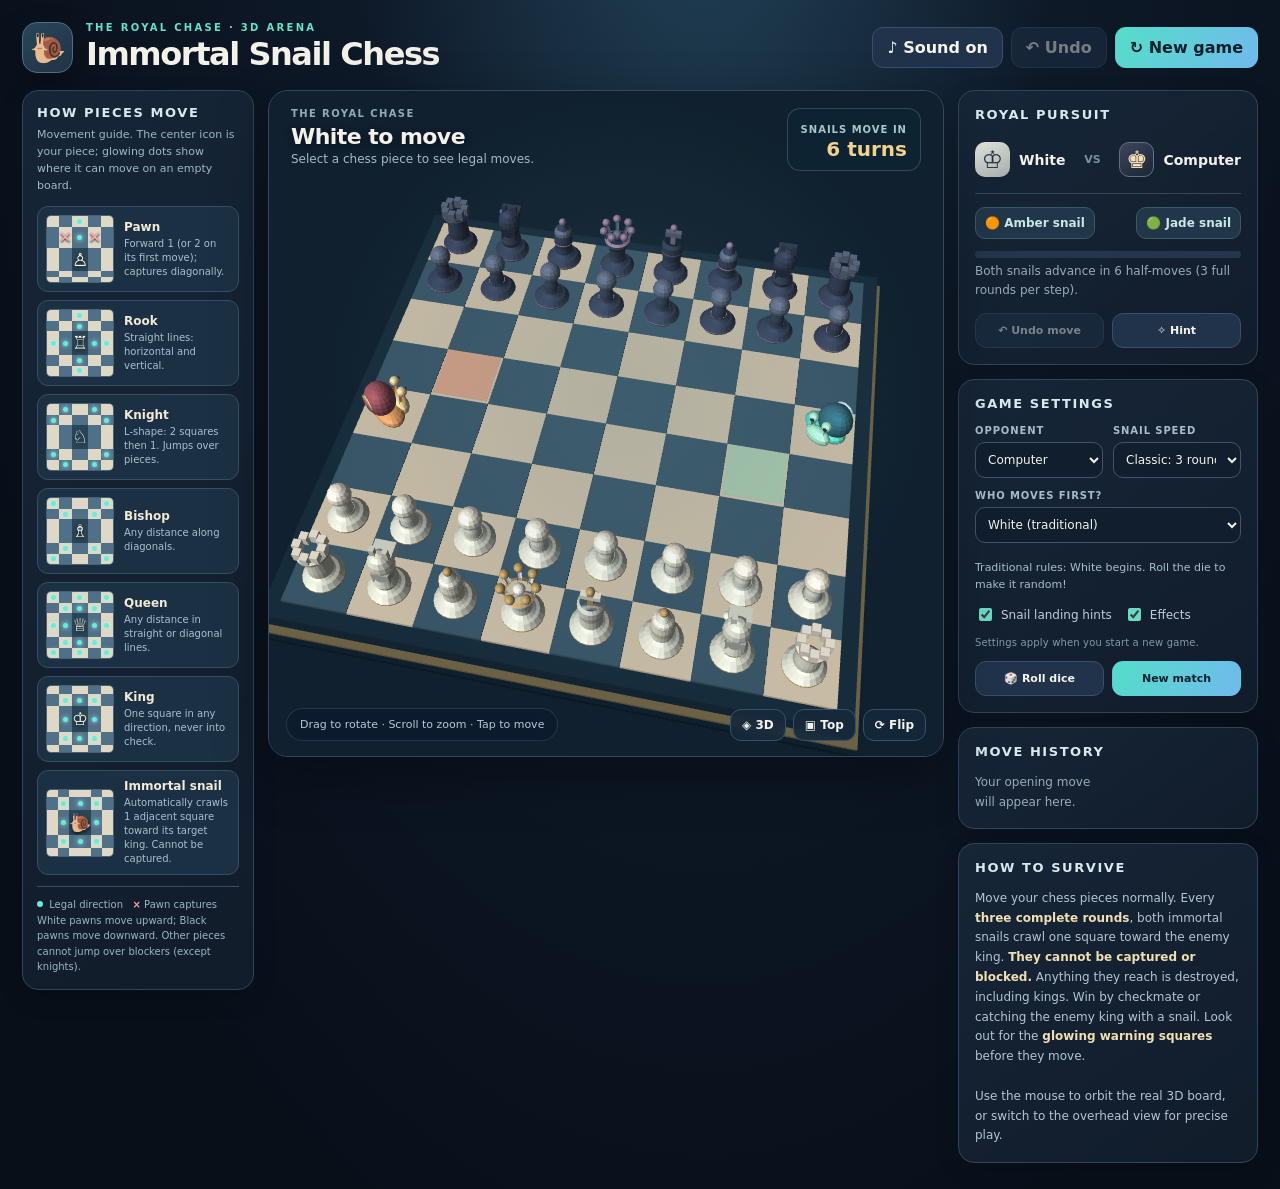
==== index.html @ e33b7d10 "Add files via upload" ====
<!DOCTYPE html>
<html lang="en">
<head>
<meta charset="UTF-8"/><meta name="viewport" content="width=device-width,initial-scale=1.0"/>
<title>Immortal Snail Chess — 3D Arena</title>
<style>
:root{color-scheme:dark;--bg:#0a111d;--panel:#142235;--edge:#2b3d52;--text:#f3f2e9;--muted:#9caec1;--mint:#61e3cb;--gold:#f9ce7d;--red:#ff767b}
*{box-sizing:border-box}body{margin:0;font-family:Inter,ui-sans-serif,system-ui,-apple-system,BlinkMacSystemFont,'Segoe UI',sans-serif;background:radial-gradient(ellipse at 55% -15%,#23445a 0%,#0e1928 36%,#080f19 80%);min-height:100vh;color:var(--text)}button,select{font:inherit}button{cursor:pointer;border:1px solid #385069;color:#f5f4ed;background:#20334a;border-radius:11px;padding:10px 14px;font-weight:680;transition:.16s transform,.16s background,.16s border}button:hover{background:#2e4661;border-color:#5a7996}button:active{transform:translateY(1px) scale(.98)}button:focus-visible,select:focus-visible{outline:3px solid #7fead4;outline-offset:2px}button.primary{background:linear-gradient(120deg,#54dec8,#71b9ed);color:#09212c;border-color:transparent}button.primary:hover{filter:brightness(1.08)}button.danger{border-color:#7e5360;background:#352636}button:disabled{opacity:.46;cursor:not-allowed}.app{max-width:1540px;margin:auto;padding:22px 22px 26px}.header{display:flex;justify-content:space-between;gap:16px;align-items:center;margin-bottom:17px}.brand{display:flex;gap:13px;align-items:center}.brandmark{display:grid;place-items:center;width:51px;height:51px;border-radius:15px;background:linear-gradient(145deg,#27465a,#223246);border:1px solid #4e7080;font-size:29px;box-shadow:0 12px 30px #0004}.eyebrow{text-transform:uppercase;letter-spacing:.23em;font-size:10px;font-weight:900;color:var(--mint)}h1{font-weight:900;letter-spacing:-.045em;margin:2px 0 0;font-size:clamp(24px,2.5vw,37px)}.top-actions{display:flex;gap:8px;flex-wrap:wrap;justify-content:flex-end}.layout{display:grid;grid-template-columns:minmax(0,1fr) 328px;gap:17px}.arena{position:relative;overflow:hidden;border:1px solid #32495e;border-radius:20px;background:linear-gradient(180deg,#1c344a,#0d1a29);min-height:665px;box-shadow:0 18px 55px #0005}.arena:before{content:"";position:absolute;inset:0;pointer-events:none;background:radial-gradient(circle at 53% 46%,#567f9030,transparent 62%);z-index:1}.arena-head{position:absolute;left:22px;right:22px;top:17px;z-index:3;display:flex;justify-content:space-between;gap:16px;pointer-events:none}.roundname{font-size:10px;color:#90abb9;font-weight:800;letter-spacing:.14em;text-transform:uppercase}.turnlabel{font-size:22px;font-weight:850;letter-spacing:-.025em;margin-top:5px;text-shadow:0 2px 7px #091020}.status-note{font-size:12px;color:#a3bac9;margin-top:3px;max-width:330px}.countdown{border:1px solid #53727683;background:#0d2533d9;backdrop-filter:blur(7px);padding:9px 13px;border-radius:13px;text-align:right;white-space:nowrap}.countdown b{display:block;color:#f2d28c;font-size:20px}.countdown small{color:#a5c9cb;font-size:10px;font-weight:850;text-transform:uppercase;letter-spacing:.1em}.scene{display:block;width:100%;height:665px;touch-action:none;cursor:grab;outline:none}.scene.selectable{cursor:pointer}.scene:active{cursor:grabbing}.arena-foot{position:absolute;bottom:15px;left:17px;right:17px;z-index:3;display:flex;align-items:center;justify-content:space-between;gap:10px;pointer-events:none}.legend{font-size:11px;color:#b8c7d7;background:#0b1a2dbd;border:1px solid #4660736b;border-radius:100px;padding:9px 13px;backdrop-filter:blur(8px)}.camera-buttons{display:flex;gap:7px;pointer-events:auto}.camera-buttons button{padding:8px 11px;background:#15293ddd;font-size:12px;backdrop-filter:blur(8px)}.side{display:flex;flex-direction:column;gap:14px}.panel{border:1px solid #314459;border-radius:16px;background:linear-gradient(145deg,#172739e8,#121d2cf2);padding:16px;box-shadow:0 9px 25px #0002}.panel h2{font-size:13px;text-transform:uppercase;letter-spacing:.12em;color:#d9e9f0;margin:0 0 14px}.versus{display:flex;justify-content:space-between;align-items:center;padding:6px 0 13px;gap:8px}.player{display:flex;align-items:center;gap:9px;font-weight:800;font-size:14px}.player-icon{width:35px;height:35px;border-radius:10px;display:grid;place-items:center;font-size:24px;background:linear-gradient(145deg,#e5e9e0,#a7aba9);color:#223041}.player-icon.dark{background:linear-gradient(145deg,#3d455c,#1b2636);color:#f6dfb3;border:1px solid #637084}.vs{font-size:11px;color:#7890a4;font-weight:900}.snailrow{display:flex;justify-content:space-between;align-items:center;gap:9px;border-top:1px solid #34475b;padding-top:13px;margin-top:3px}.snailpill{font-size:12px;background:#213649;border:1px solid #375c63;padding:8px 9px;border-radius:10px;color:#c8e7e7;font-weight:730}.bar{height:7px;border-radius:9px;background:#24364d;overflow:hidden;margin:12px 0 4px}.bar span{display:block;width:0%;height:100%;background:linear-gradient(90deg,#50c4b6,#ffe092);transition:width .33s}.options{display:grid;grid-template-columns:1fr 1fr;gap:10px}.field label{font-size:10px;color:#a8bbcd;text-transform:uppercase;letter-spacing:.09em;display:block;margin-bottom:6px;font-weight:850}.field select{border:1px solid #42546b;background:#101e2e;padding:9px 8px;border-radius:10px;color:var(--text);width:100%;font-size:12px;outline:none}.switches{margin-top:12px;display:flex;gap:12px;flex-wrap:wrap}.switches label{font-size:12px;color:#bdcddd;display:flex;gap:6px;align-items:center;cursor:pointer}.switches input{accent-color:#69dac7}.action-row{display:flex;gap:8px;margin-top:13px}.action-row button{flex:1;font-size:12px;padding:10px 8px}.move-list{display:grid;grid-template-columns:repeat(2,minmax(0,1fr));gap:7px;max-height:155px;overflow:auto}.move-chip{padding:8px;border-radius:9px;background:#203044;color:#c5d5e4;font-size:12px;white-space:nowrap;overflow:hidden;text-overflow:ellipsis}.move-chip strong{color:var(--mint);margin-right:4px}.empty{font-size:12px;line-height:1.6;color:#99abba}.rules{font-size:12px;color:#b3c5d4;line-height:1.65}.rules b{color:#f1dfb4}.footer{margin-top:13px;font-size:10px;color:#8299ac;letter-spacing:.015em}.notice{position:absolute;left:50%;top:20%;transform:translate(-50%,-14px) scale(.96);padding:15px 24px;color:#ecfaf7;border:1px solid #82f5d6;background:#123a40df;border-radius:17px;font-weight:900;font-size:clamp(17px,3vw,30px);z-index:6;text-align:center;box-shadow:0 15px 75px #0008;pointer-events:none;opacity:0;transition:.27s;backdrop-filter:blur(10px)}.notice.show{opacity:1;transform:translate(-50%,0) scale(1)}.winner{position:absolute;inset:0;z-index:8;background:#08121bd9;display:none;align-items:center;justify-content:center;text-align:center;backdrop-filter:blur(8px)}.winner.show{display:flex}.winner-card{padding:28px;border:1px solid #7fb4ba;border-radius:22px;max-width:380px;background:linear-gradient(145deg,#183e4c,#192539);box-shadow:0 26px 85px #0008}.winner .trophy{font-size:58px}.winner h3{font-size:30px;line-height:1.1;margin:12px 0}.winner p{color:#b5cad9;font-size:13px;line-height:1.6}.winner button{width:100%;margin-top:12px}.promotion{position:fixed;inset:0;display:none;align-items:center;justify-content:center;z-index:15;background:#030c17b8;backdrop-filter:blur(3px)}.promotion.show{display:flex}.promotion-content{padding:26px;background:#1a2c40;border:1px solid #5d819b;border-radius:20px;text-align:center}.promotion-content h3{margin-top:0}.promotion-grid{display:flex;gap:8px}.promotion-grid button{font-size:35px;min-width:62px}.mobile-hint{display:none}
@media(max-width:1040px){.layout{grid-template-columns:minmax(0,1fr) 280px}.scene{height:580px}.arena{min-height:580px}}
@media(max-width:790px){.app{padding:12px}.header{align-items:flex-start;flex-wrap:wrap}.top-actions button{padding:8px 9px;font-size:12px}.layout{grid-template-columns:1fr}.scene{height:min(85vw,590px);min-height:350px}.arena{min-height:350px}.side{display:grid;grid-template-columns:1fr 1fr;align-items:start}.rules-panel{grid-column:span 2}.arena-head{left:13px;right:13px;top:12px}.turnlabel{font-size:18px}.legend{display:none}.mobile-hint{display:block;font-size:11px;color:#b6c7d6;position:absolute;bottom:18px;left:12px;z-index:3;pointer-events:none}}
@media(max-width:480px){.side{display:flex}.brandmark{width:42px;height:42px}.eyebrow{font-size:9px}h1{font-size:24px}.top-actions{width:100%}.top-actions button{flex:1}.scene{height:390px;min-height:390px}.arena{min-height:390px}.status-note{font-size:10px}.countdown{padding:7px 9px}.countdown b{font-size:17px}.camera-buttons button{padding:7px}.arena-foot{bottom:10px;right:10px;left:10px}.mobile-hint{display:none}.notice{white-space:nowrap;font-size:19px}}

/* Learning-friendly movement sidebar and randomized starting player */
.options .first-move-field,.options .first-move-note{grid-column:1/-1}
.options .first-move-field{margin-top:2px}
.first-move-note{margin-top:-4px}
.side .action-row button{font-size:11px;white-space:nowrap}
.layout{grid-template-columns:232px minmax(0,1fr) 300px;align-items:start;gap:14px}
.move-reference{padding:14px;max-height:none}
.move-reference h2{margin-bottom:6px}
.guide-intro{font-size:11px;color:#9bb8c9;margin:0 0 12px;line-height:1.55}
.guide-list{display:flex;flex-direction:column;gap:8px}
.guide-piece{display:grid;grid-template-columns:68px minmax(0,1fr);align-items:center;gap:10px;background:#1b3143;border:1px solid #355066;border-radius:11px;padding:8px}
.guide-piece:hover{border-color:#61b7b1;background:#203c4d}
.guide-grid{display:grid;grid-template-columns:repeat(5,1fr);aspect-ratio:1;width:68px;overflow:hidden;border:1px solid #496174;border-radius:5px}
.guide-square{display:grid;place-items:center;position:relative;font-size:11px;line-height:1;color:#0c2d3a}
.guide-square.light{background:#ded8c4}.guide-square.dark{background:#507087}
.guide-square.reach:after{content:'';width:5px;height:5px;border-radius:50%;background:#65ecdc;box-shadow:0 0 5px #b0fff2}
.guide-square.capture:after{content:'×';font-size:16px;font-weight:900;color:#f9a9a4;text-shadow:0 1px 2px #213142}
.guide-square.center{font-size:18px;color:#fff9e5;text-shadow:0 2px 4px #000a;background:#294657}
.guide-name{color:#f2e9d7;font-size:12px;font-weight:850;margin:0 0 3px}
.guide-description{color:#a9bfd1;font-size:10px;line-height:1.4;margin:0}
.guide-legend{font-size:10px;line-height:1.55;color:#9cb4c4;border-top:1px solid #345066;margin-top:11px;padding-top:10px}
.guide-key{display:inline-block;width:6px;height:6px;border-radius:50%;background:#65ecdc;margin:0 3px 1px 0}
.guide-x{color:#f7a6a1;font-weight:bold}
.first-move-field{margin-top:13px}
.first-move-note{margin-top:7px;font-size:11px;color:#a9beca;line-height:1.5;min-height:17px}
.dice-overlay{position:absolute;inset:0;display:none;align-items:center;justify-content:center;z-index:10;background:#071521dc;backdrop-filter:blur(8px)}
.dice-overlay.show{display:flex}
.dice-card{width:min(360px,88%);padding:26px;text-align:center;background:linear-gradient(145deg,#183a4a,#19273c);border:1px solid #60bdb8;border-radius:21px;box-shadow:0 15px 65px #000b}
.die-face{font-family:Georgia,serif;font-size:84px;line-height:1.08;color:#ffe19c;text-shadow:0 5px 20px #dfa86e70;display:block;margin-bottom:8px;transform-origin:center;}
.dice-overlay.rolling .die-face{animation:die-bounce .18s linear infinite alternate}
@keyframes die-bounce{from{transform:rotate(-16deg) scale(.94)}to{transform:rotate(19deg) scale(1.09)}}
.dice-headline{font-size:22px;font-weight:850;margin:5px 0}
.dice-detail{font-size:12px;color:#c1d5e0;line-height:1.5}
@media(max-width:1190px){.layout{grid-template-columns:205px minmax(0,1fr) 270px;gap:10px}.app{padding:14px}.move-reference{padding:10px}.guide-piece{grid-template-columns:59px minmax(0,1fr);gap:7px;padding:6px}.guide-grid{width:59px}.guide-description{font-size:9.5px}}
@media(max-width:990px){.layout{grid-template-columns:minmax(0,1fr) 280px;gap:14px}.arena{grid-column:1;grid-row:1}.side{grid-column:2;grid-row:1 / span 2}.move-reference{grid-column:1;grid-row:2}.guide-list{display:grid;grid-template-columns:repeat(2,minmax(0,1fr))}.guide-piece{grid-template-columns:62px minmax(0,1fr)}.guide-grid{width:62px}}
@media(max-width:790px){.layout{display:flex;flex-direction:column}.arena,.side,.move-reference{width:100%;order:0}.arena{order:1}.move-reference{order:2}.side{order:3}.guide-list{grid-template-columns:repeat(2,minmax(0,1fr))}.move-reference{padding:14px}}
@media(max-width:480px){.guide-list{grid-template-columns:1fr 1fr}.guide-piece{grid-template-columns:1fr;justify-items:center;text-align:center;min-height:115px;gap:3px}.guide-grid{width:65px}.guide-description{font-size:10px}.dice-card{padding:18px}}
</style>
</head>
<body>
<div class="app">
<header class="header"><div class="brand"><div class="brandmark">🐌</div><div><div class="eyebrow">The royal chase · 3D arena</div><h1>Immortal Snail Chess</h1></div></div><div class="top-actions"><button id="soundBtn" title="Toggle synthesized sounds">♪ Sound on</button><button id="undoTop">↶ Undo</button><button id="resetTop" class="primary">↻ New game</button></div></header>
<main class="layout">
<aside class="move-reference panel" aria-label="Chess piece movement reference"><h2>How pieces move</h2><p class="guide-intro">Movement guide. The center icon is your piece; glowing dots show where it can move on an empty board.</p><div id="moveGuide" class="guide-list"></div><div class="guide-legend"><span class="guide-key"></span> Legal direction &nbsp; <span class="guide-x">×</span> Pawn captures<br>White pawns move upward; Black pawns move downward. Other pieces cannot jump over blockers (except knights).</div></aside>
<section class="arena"><div class="arena-head"><div><div class="roundname" id="roundText">THE HUNT BEGINS</div><div class="turnlabel" id="turnText">White to move</div><div class="status-note" id="subtitle">Select a chess piece to see legal moves.</div></div><div class="countdown"><small>Snails move in</small><b id="countText">6 turns</b></div></div><canvas id="scene" class="scene selectable" tabindex="0" aria-label="Interactive 3D chess game. Click a piece and a highlighted square to move it."></canvas><div class="notice" id="notice"></div><div id="diceOverlay" class="dice-overlay" role="status" aria-live="polite"><div class="dice-card"><span class="die-face" id="dieFace">⚄</span><div class="dice-headline" id="diceHeadline">Rolling for first move…</div><div class="dice-detail" id="diceDetail">Odd roll = White · Even roll = Black</div></div></div><div class="arena-foot"><span class="legend">Drag to rotate · Scroll to zoom · Tap to move</span><div class="camera-buttons"><button id="cameraHome" title="Return to angled view">◈ 3D</button><button id="cameraTop" title="View from overhead">▣ Top</button><button id="cameraFlip" title="Rotate the board 180 degrees">⟳ Flip</button></div></div><div class="mobile-hint">Tap a piece, then a highlighted square</div><div class="winner" id="winner"><div class="winner-card"><div class="trophy" id="winIcon">🏆</div><h3 id="winTitle">Victory!</h3><p id="winDetails"></p><button class="primary" id="winAgain">Play again</button></div></div></section>
<aside class="side"><div class="panel"><h2>Royal pursuit</h2><div class="versus"><div class="player"><span class="player-icon">♔</span><span>White</span></div><span class="vs">VS</span><div class="player"><span class="player-icon dark">♚</span><span id="blackLabel">Computer</span></div></div><div class="snailrow"><span class="snailpill">🟠 Amber snail</span><span class="snailpill">🟢 Jade snail</span></div><div class="bar"><span id="meter"></span></div><div class="empty" id="snailInfo">The invincible snails will advance after every three full chess moves.</div><div class="action-row"><button id="undoBtn">↶ Undo move</button><button id="hintBtn">✧ Hint</button></div></div>
<div class="panel"><h2>Game settings</h2><div class="options"><div class="field"><label for="mode">Opponent</label><select id="mode"><option value="bot">Computer</option><option value="local">2 players</option></select></div><div class="field"><label for="pace">Snail speed</label><select id="pace"><option value="2">Fast: 2 rounds</option><option value="3" selected>Classic: 3 rounds</option><option value="4">Relaxed: 4 rounds</option><option value="5">Slow: 5 rounds</option></select></div><div class="field first-move-field"><label for="firstPlayer">Who moves first?</label><select id="firstPlayer"><option value="white" selected>White (traditional)</option><option value="black">Black (house rule)</option><option value="random">🎲 Roll the die (random)</option></select></div><div id="firstMoveNote" class="first-move-note">Traditional rules: White begins. Roll the die to make it random!</div></div><div class="switches"><label><input type="checkbox" id="showThreats" checked/> Snail landing hints</label><label><input type="checkbox" id="particlesToggle" checked/> Effects</label></div><div class="footer">Settings apply when you start a new game.</div><div class="action-row"><button id="rollBtn" title="Roll a six-sided die to randomly decide who moves first">🎲 Roll dice</button><button id="resetSide" class="primary">New match</button></div></div>
<div class="panel"><h2>Move history</h2><div class="move-list" id="moveLog"><div class="empty">Your opening move will appear here.</div></div></div>
<div class="panel rules-panel"><h2>How to survive</h2><div class="rules">Move your chess pieces normally. Every <b>three complete rounds</b>, both immortal snails crawl one square toward the enemy king. <b>They cannot be captured or blocked.</b> Anything they reach is destroyed, including kings. Win by checkmate or catching the enemy king with a snail. Look out for the <b>glowing warning squares</b> before they move.<br/><br/>Use the mouse to orbit the real 3D board, or switch to the overhead view for precise play.</div></div></aside></main>
</div>
<div class="promotion" id="promotion"><div class="promotion-content"><h3>Promote your pawn</h3><div class="promotion-grid" id="promoChoices"></div></div></div>
<script>
'use strict';
(()=>{
// Full 0x88 chess rules (including check, castling, en passant, promotion) with immortal obstacles.
const files='abcdefgh';
const directions={n:[-33,-31,-18,-14,14,18,31,33],b:[-17,-15,15,17],r:[-16,-1,1,16],k:[-17,-16,-15,-1,1,15,16,17]};
const isOn=i=>i>=0&&i<128&&!(i&0x88);
const side=p=>!p||p==='.'?0:p===p.toUpperCase()?1:-1;
const algebraic=i=>files[i&7]+(8-(i>>4));
const mk=(a,b,p='',f='')=>[a,b,p,f];
const sqPos=i=>[(i & 7) - 3.5, (i >> 4) - 3.5]; // Center each of the 64 squares. Parentheses prevent bitwise precedence errors.
const snailAt=(s,i)=>s.sn.some(a=>a.pos===i);
function makeStart(){const b=Array(128).fill('.');let setup='rnbqkbnr';for(let c=0;c<8;c++){b[c]=setup[c];b[16+c]='p';b[96+c]='P';b[112+c]=setup[c].toUpperCase();}
  return {b,t:1,c:15,ep:-1,half:0,full:1,ply:0,sn:[{pos:64,target:-1,id:0,trail:[]},{pos:55,target:1,id:1,trail:[]}],end:'',who:0};}
function attacked(s,target,by){if(target<0)return true;for(let f=0;f<128;f++){if(!isOn(f)||side(s.b[f])!==by)continue;const p=s.b[f].toLowerCase();if(p==='p'){if(target===f-16*by-1||target===f-16*by+1)return true;continue;}for(const d of (directions[p]||directions.k))for(let t=f+d;isOn(t);t+=d){if(t===target)return true;if(snailAt(s,t)||s.b[t]!=='.'||p==='n'||p==='k')break;}}return false;}
const checked=(s,col=s.t)=>attacked(s,s.b.indexOf(col===1?'K':'k'),-col);
function moveChess(s,m){const [f,t,prom,flag]=m,b=s.b.slice(),p=b[f],capture=b[t];let c=s.c;b[f]='.';b[t]=prom?(s.t===1?prom.toUpperCase():prom):p;
 if(flag==='ep')b[t+16*s.t]='.';if(flag==='castle'){let rf=t>f?f+3:f-4,rt=t>f?f+1:f-1;b[rt]=b[rf];b[rf]='.';}
 if(p==='K')c&=~3;if(p==='k')c&=~12;
 const bits={119:1,112:2,7:4,0:8};if(p.toLowerCase()==='r')c&=~(bits[f]||0);if(capture.toLowerCase()==='r')c&=~(bits[t]||0);
 return {...s,b,t:-s.t,c,ep:p.toLowerCase()==='p'&&Math.abs(t-f)===32?(t+f)/2:-1,half:p.toLowerCase()==='p'||capture!=='.'||flag==='ep'?0:s.half+1,full:s.full+(s.t===-1?1:0),ply:s.ply+1,sn:s.sn.map(a=>({...a,trail:a.trail.slice()}))};}
function pseudo(s){const o=[];for(let f=0;f<128;f++){if(!isOn(f)||side(s.b[f])!==s.t)continue;const p=s.b[f].toLowerCase();const add=(t,flag='')=>{if(snailAt(s,t)||s.b[t].toLowerCase()==='k')return;if(p==='p'&&((t>>4)===0||(t>>4)===7)){for(const q of ['q','r','b','n'])o.push(mk(f,t,q,flag));}else o.push(mk(f,t,'',flag));};
 if(p==='p'){const t=f-16*s.t;if(isOn(t)&&s.b[t]==='.'&&!snailAt(s,t)){add(t);const u=t-16*s.t;if((f>>4)===(s.t===1?6:1)&&s.b[u]==='.'&&!snailAt(s,u))add(u);}for(const d of [-1,1]){const u=t+d;if(!isOn(u)||snailAt(s,u))continue;if(side(s.b[u])===-s.t)add(u);else if(u===s.ep&&s.b[u]==='.'&&s.b[u+16*s.t]===(s.t===1?'p':'P'))add(u,'ep');}}
 else {for(const d of (directions[p]||directions.k))for(let t=f+d;isOn(t);t+=d){if(snailAt(s,t)||side(s.b[t])===s.t)break;add(t);if(s.b[t]!=='.'||p==='n'||p==='k')break;}
 const home=s.t===1?116:4,rook=s.t===1?'R':'r',rights=s.t===1?[1,2]:[4,8];if(p==='k'&&f===home&&!checked(s)){
 if((s.c&rights[0])&&s.b[f+3]===rook&&[f+1,f+2].every(i=>s.b[i]==='.'&&!snailAt(s,i))&&!attacked(s,f+1,-s.t)&&!attacked(s,f+2,-s.t))add(f+2,'castle');
 if((s.c&rights[1])&&s.b[f-4]===rook&&[f-1,f-2,f-3].every(i=>s.b[i]==='.'&&!snailAt(s,i))&&!attacked(s,f-1,-s.t)&&!attacked(s,f-2,-s.t))add(f-2,'castle');}}}return o;}
const legal=s=>pseudo(s).filter(m=>!checked(moveChess(s,m),s.t));
function closestNeighbor(s,sn,other){const target=s.b.indexOf(sn.target===1?'K':'k');if(target<0)return sn.pos;let options=[];for(const d of directions.k){const to=sn.pos+d;if(isOn(to)&&to!==other.pos){const dx=(to&7)-(target&7),dy=(to>>4)-(target>>4);let dist=Math.max(Math.abs(dx),Math.abs(dy)),secondary=Math.abs(dx)+Math.abs(dy); options.push({to,dist,secondary});}}
 options.sort((a,b)=>a.dist-b.dist||a.secondary-b.secondary||a.to-b.to);return options.length?options[0].to:sn.pos;}
function stepSnails(s){const previous=s.sn.map(a=>a.pos);let next=s.sn.map((sn,i)=>closestNeighbor(s,sn,s.sn[1-i]));if(next[0]===next[1]){ // Resolve competing destinations: prefer the snail moving toward the king nearest to it.
   const priorities=s.sn.map((sn,i)=>{const k=s.b.indexOf(sn.target===1?'K':'k');return k<0?999:Math.max(Math.abs((sn.pos&7)-(k&7)),Math.abs((sn.pos>>4)-(k>>4)));}); next[priorities[0]<=priorities[1]?1:0]=previous[priorities[0]<=priorities[1]?1:0];
 }
 const victims=[];let newSn=s.sn.map((sn,i)=>({...sn,pos:next[i],trail:[...sn.trail,previous[i]].slice(-10)}));let b=s.b.slice();let kingVictims=[];for(let i=0;i<2;i++){const cell=next[i];if(cell!==previous[i]&&b[cell]!=='.'){victims.push({piece:b[cell],cell,id:i});if(b[cell].toLowerCase()==='k')kingVictims.push(side(b[cell]));b[cell]='.';}}
 let end='';if(kingVictims.length===2)end='Draw — both kings caught by snails!';else if(kingVictims.length===1)end=(kingVictims[0]===1?'Black':'White')+' wins — the snail caught the king!';return {...s,b,sn:newSn,end,who:kingVictims.length===1?-kingVictims[0]:0,events:{victims,positions:previous.map((from,i)=>({from,to:next[i],id:i}))}};}
function status(s){if(s.end)return s.end;const moves=legal(s);if(!moves.length){if(checked(s))return (s.t===1?'Black':'White')+' wins — checkmate!';return 'Draw — stalemate.';}return checked(s)?'CHECK — '+(s.t===1?'White':'Black')+' to move':(s.t===1?'White':'Black')+' to move';}
function gameResult(s){return s.end||(!legal(s).length?checked(s)?(s.t===1?'Black':'White')+' wins — checkmate!':'Draw — stalemate.':'');}
function moveName(s,m){let p=s.b[m[0]],cap=s.b[m[1]]!=='.'||m[3]==='ep';if(m[3]==='castle')return m[1]>m[0]?'O-O':'O-O-O';return (p.toLowerCase()==='p'?(cap?files[m[0]&7]:''):p.toUpperCase())+(cap?'×':'')+algebraic(m[1])+(m[2]?'='+m[2].toUpperCase():'');}
const values={p:100,n:330,b:330,r:510,q:950,k:30000};
function assess(s,team){const res=gameResult(s);if(res){if(res.startsWith('Draw'))return 0;return res.startsWith(team===1?'White':'Black')?200000:-200000;}
 let v=0;for(let i=0;i<128;i++)if(isOn(i)&&s.b[i]!=='.'){const piece=s.b[i],p=piece.toLowerCase(),col=side(piece);v+=(col===team?1:-1)*(values[p]+(p==='p'?(col===1?(6-(i>>4)):(i>>4)-1)*5:0));}
 for(const sn of s.sn){const own=sn.target===team,k=s.b.indexOf(team===1?'K':'k');if(own&&k>=0){const distance=Math.max(Math.abs((sn.pos&7)-(k&7)),Math.abs((sn.pos>>4)-(k>>4)));v-=Math.max(0,6-distance)*50;}}
 return v;}
// Minimal offline WebGL renderer with real 3D geometry and directional lighting.
const canvas=document.getElementById('scene'),realGL=canvas.getContext('webgl',{alpha:false,antialias:true,powerPreference:'high-performance'});
// A software perspective fallback keeps this game playable on WebGL-restricted school devices.
const ctx2d=realGL?null:canvas.getContext('2d');
const gl=realGL||new Proxy({}, {get:(obj,k)=>(k==='getProgramParameter'||k==='getShaderParameter')?()=>true:k==='getAttribLocation'?()=>0:k==='getUniformLocation'?()=>0:()=>null});
if(ctx2d)document.querySelector('.brand .eyebrow').textContent='The royal chase · perspective arena';
const VS=`attribute vec3 p;attribute vec3 n;attribute vec3 col;uniform mat4 vp;uniform vec3 offset;uniform float scale;uniform float yaw;uniform vec3 tint;uniform float alpha;varying vec3 vcolor;varying float lightness;void main(){float c=cos(yaw),s=sin(yaw);vec3 pos=vec3(p.x*c-p.z*s,p.y,p.x*s+p.z*c)*scale+offset;vec3 normal=normalize(vec3(n.x*c-n.z*s,n.y,n.x*s+n.z*c));vec3 light=normalize(vec3(-0.54,1.0,0.65));float diffuse=max(0.0,dot(normal,light));lightness=0.36+0.66*diffuse+0.18*pow(max(0.0,dot(normal,normalize(vec3(0.0,1.0,1.0)))),15.0);vcolor=col*tint;gl_Position=vp*vec4(pos,1.0);}`;
const FS=`precision mediump float;varying vec3 vcolor;varying float lightness;uniform float alpha;void main(){gl_FragColor=vec4(vcolor*lightness,alpha);}`;
function shader(type,code){const sh=gl.createShader(type);gl.shaderSource(sh,code);gl.compileShader(sh);if(!gl.getShaderParameter(sh,gl.COMPILE_STATUS))throw Error(gl.getShaderInfoLog(sh));return sh;}
const program=gl.createProgram();gl.attachShader(program,shader(gl.VERTEX_SHADER,VS));gl.attachShader(program,shader(gl.FRAGMENT_SHADER,FS));gl.linkProgram(program);if(!gl.getProgramParameter(program,gl.LINK_STATUS))throw Error(gl.getProgramInfoLog(program));gl.useProgram(program);
const attrs={p:gl.getAttribLocation(program,'p'),n:gl.getAttribLocation(program,'n'),col:gl.getAttribLocation(program,'col')};const u={vp:gl.getUniformLocation(program,'vp'),offset:gl.getUniformLocation(program,'offset'),scale:gl.getUniformLocation(program,'scale'),yaw:gl.getUniformLocation(program,'yaw'),tint:gl.getUniformLocation(program,'tint'),alpha:gl.getUniformLocation(program,'alpha')};
gl.enable(gl.DEPTH_TEST);gl.depthFunc(gl.LEQUAL);gl.enable(gl.CULL_FACE);gl.cullFace(gl.BACK);gl.clearColor(.038,.074,.118,1);gl.enable(gl.BLEND);gl.blendFunc(gl.SRC_ALPHA,gl.ONE_MINUS_SRC_ALPHA);
function matMul(a,b){let o=new Float32Array(16);for(let c=0;c<4;c++)for(let r=0;r<4;r++)o[c*4+r]=a[r]*b[c*4]+a[4+r]*b[c*4+1]+a[8+r]*b[c*4+2]+a[12+r]*b[c*4+3];return o;}
function perspective(fov,aspect,near,far){let f=1/Math.tan(fov/2);return new Float32Array([f/aspect,0,0,0,0,f,0,0,0,0,(far+near)/(near-far),-1,0,0,(2*far*near)/(near-far),0]);}
const sub=(a,b)=>a.map((v,i)=>v-b[i]);const dot=(a,b)=>a.reduce((sum,v,i)=>sum+v*b[i],0);const cross=(a,b)=>[a[1]*b[2]-a[2]*b[1],a[2]*b[0]-a[0]*b[2],a[0]*b[1]-a[1]*b[0]];const normalize=a=>{let len=Math.hypot(...a)||1;return a.map(x=>x/len);};
function lookAt(eye,at,up){const z=normalize(sub(eye,at)),x=normalize(cross(up,z)),y=cross(z,x);return new Float32Array([x[0],y[0],z[0],0,x[1],y[1],z[1],0,x[2],y[2],z[2],0,-dot(x,eye),-dot(y,eye),-dot(z,eye),1]);}
const rgb=hex=>{if(Array.isArray(hex))return hex;return [parseInt(hex.slice(1,3),16)/255,parseInt(hex.slice(3,5),16)/255,parseInt(hex.slice(5,7),16)/255];};
function Mesh(){this.v=[];}Mesh.prototype.tri=function(a,b,c,color){const n=normalize(cross(sub(b,a),sub(c,a))),cl=rgb(color);for(const point of [a,b,c])this.v.push(...point,...n,...cl);};Mesh.prototype.quad=function(a,b,c,d,col){this.tri(a,b,c,col);this.tri(a,c,d,col);};
Mesh.prototype.box=function(x,y,z,w,h,d,col){let a=[x-w/2,y-h/2,z-d/2],b=[x+w/2,y-h/2,z-d/2],c=[x+w/2,y+h/2,z-d/2],dd=[x-w/2,y+h/2,z-d/2],e=[x-w/2,y-h/2,z+d/2],f=[x+w/2,y-h/2,z+d/2],g=[x+w/2,y+h/2,z+d/2],hh=[x-w/2,y+h/2,z+d/2];this.quad(dd,c,b,a,col);this.quad(f,g,hh,e,col);this.quad(a,e,hh,dd,col);this.quad(c,g,f,b,col);this.quad(dd,hh,g,c,col);this.quad(b,f,e,a,col);};
Mesh.prototype.lathe=function(rings,col,n=20){for(let j=0;j<rings.length-1;j++){let [y1,r1]=rings[j],[y2,r2]=rings[j+1];for(let i=0;i<n;i++){const a=i*2*Math.PI/n,b=(i+1)*2*Math.PI/n;const p=[r1*Math.cos(a),y1,r1*Math.sin(a)],q=[r1*Math.cos(b),y1,r1*Math.sin(b)],r=[r2*Math.cos(b),y2,r2*Math.sin(b)],s=[r2*Math.cos(a),y2,r2*Math.sin(a)];this.quad(p,s,r,q,col);}}};
Mesh.prototype.sphere=function(cx,cy,cz,rx,ry,rz,col,seg=14,lat=8){for(let j=0;j<lat;j++){let v1=-Math.PI/2+j*Math.PI/lat,v2=-Math.PI/2+(j+1)*Math.PI/lat;for(let i=0;i<seg;i++){let a=i*2*Math.PI/seg,b=(i+1)*2*Math.PI/seg;const p=(v,t)=>[cx+rx*Math.cos(v)*Math.cos(t),cy+ry*Math.sin(v),cz+rz*Math.cos(v)*Math.sin(t)];this.quad(p(v1,a),p(v2,a),p(v2,b),p(v1,b),col);}}};
Mesh.prototype.tube=function(points,radius,col,seg=7){for(let j=0;j<points.length-1;j++){let a=points[j],b=points[j+1],d=normalize(sub(b,a)),ref=Math.abs(d[1])>.9?[1,0,0]:[0,1,0],u=normalize(cross(d,ref)),v=cross(d,u);const cir=(p,ang)=>p.map((q,i)=>q+radius*(u[i]*Math.cos(ang)+v[i]*Math.sin(ang)));for(let k=0;k<seg;k++){let k1=k*2*Math.PI/seg,k2=(k+1)*2*Math.PI/seg;this.quad(cir(a,k1),cir(b,k1),cir(b,k2),cir(a,k2),col);}}};
function upload(mesh){const data=new Float32Array(mesh.v),buffer=gl.createBuffer();gl.bindBuffer(gl.ARRAY_BUFFER,buffer);gl.bufferData(gl.ARRAY_BUFFER,data,gl.STATIC_DRAW);return {buffer,count:data.length/9};}
function draw(mesh,x=0,y=0,z=0,scale=1,yaw=0,tint=[1,1,1],alpha=1){gl.bindBuffer(gl.ARRAY_BUFFER,mesh.buffer);for(const [attr,off] of [[attrs.p,0],[attrs.n,3],[attrs.col,6]]){gl.enableVertexAttribArray(attr);gl.vertexAttribPointer(attr,3,gl.FLOAT,false,36,off*4);}gl.uniform3f(u.offset,x,y,z);gl.uniform1f(u.scale,scale);gl.uniform1f(u.yaw,yaw);gl.uniform3f(u.tint,...tint);gl.uniform1f(u.alpha,alpha);gl.drawArrays(gl.TRIANGLES,0,mesh.count);}
function buildPiece(type,white){let m=new Mesh(),main=white?'#e7e9da':'#39445d',light=white?'#fff9e8':'#67728c',trim=white?'#cda86c':'#9b83a2',shade=white?'#c0c9be':'#273144';
 const base=[[0,.19],[.045,.30],[.09,.315],[.13,.285],[.18,.25],[.205,.20],[.255,.15],[.29,.14]], small=[[.29,.14],[.38,.125],[.44,.18]];
 m.lathe(base,main);m.lathe([[.065,.307],[.079,.319],[.102,.317]],trim);
 if(type==='p'){m.lathe([[.28,.13],[.41,.12],[.51,.095],[.56,.09]],main);m.lathe([[.55,.105],[.58,.10]],trim);m.sphere(0,.68,0,.18,.18,.18,light);}
 if(type==='r'){m.lathe([[.28,.19],[.40,.19],[.69,.16],[.74,.235],[.80,.24],[.83,.21]],main);m.lathe([[.76,.24],[.78,.24]],trim);for(let i=0;i<8;i++){let a=i*Math.PI/4;m.box(Math.cos(a)*.184,.88,Math.sin(a)*.184,.115,.17,.115,light);}}
 if(type==='b'){m.lathe([[.28,.16],[.39,.15],[.55,.17],[.73,.14],[.81,.105],[.95,.02]],main);m.lathe([[.48,.17],[.505,.18],[.52,.175]],trim);m.sphere(0,.94,0,.064,.07,.064,trim);m.sphere(0,.70,.0,.16,.14,.16,light);}
 if(type==='q'){m.lathe([[.28,.15],[.38,.14],[.55,.16],[.65,.215],[.73,.19]],main);m.lathe([[.70,.22],[.72,.23],[.75,.18]],trim);for(let i=0;i<7;i++){let a=i*Math.PI*2/7;m.tube([[.16*Math.cos(a),.72,.16*Math.sin(a)],[.25*Math.cos(a),.95,.25*Math.sin(a)]],.035,light);m.sphere(.25*Math.cos(a),.97,.25*Math.sin(a),.072,.07,.072,trim);}m.sphere(0,.82,0,.09,.09,.09,light);}
 if(type==='k'){m.lathe([[.28,.17],[.47,.16],[.63,.19],[.81,.19],[.88,.155]],main);m.lathe([[.68,.21],[.705,.215]],trim);m.box(0,.99,0,.085,.34,.09,trim);m.box(0,1.035,0,.28,.095,.095,light);m.sphere(0,1.17,0,.063,.065,.063,trim);}
 if(type==='n'){m.lathe([[.28,.17],[.36,.19],[.5,.15]],main);m.box(0,.54,0,.26,.25,.25,shade);m.sphere(-.01,.72,-.045,.20,.27,.18,main);m.box(0,.81,-.20,.31,.16,.24,main);m.sphere(-.16,.795,-.19,.066,.065,.065,light);m.box(-.08,1.0,-.05,.075,.20,.07,main);m.box(.11,1.0,-.05,.075,.20,.07,main);m.sphere(-.14,.85,-.18,.03,.032,.031,trim);}
 return upload(m);}
const pieces={};for(const p of ['p','r','n','b','q','k']){pieces[p+'w']=buildPiece(p,true);pieces[p+'b']=buildPiece(p,false);}
function makeSnail(id){let m=new Mesh(),body=id===0?'#f3a868':'#5fddc4',bodyLight=id===0?'#ffe3aa':'#b7ffde',shell=id===0?'#a85863':'#38778b',curl=id===0?'#ffdda1':'#d1f5ff';
 m.sphere(.02,.14,.04,.38,.14,.23,body,18,10);m.sphere(0,.15,-.17,.23,.15,.14,bodyLight);m.sphere(-.08,.39,.10,.29,.30,.25,shell,18,12);m.sphere(-.10,.43,.11,.22,.22,.21,id===0?'#cf8272':'#65acaa',18,10);
 const spiral=[];for(let i=0;i<=54;i++){let t=i/54*Math.PI*3.7,r=.175*(1-i/54),cx=-.08+r*Math.cos(t),cy=.43+r*Math.sin(t);spiral.push([cx,cy,.324]);}m.tube(spiral,.018,curl,5);
 for(const xx of [-.13,.13]){m.tube([[xx,.21,-.15],[xx,.47,-.20],[xx,.55,-.21]],.036,body,8);m.sphere(xx,.565,-.225,.084,.082,.082,bodyLight);m.sphere(xx-.018,.57,-.283,.037,.036,.037,'#1b3442');}
 return upload(m);}
const snails=[makeSnail(0),makeSnail(1)];
let boardMesh=new Mesh();boardMesh.box(0,-.235,0,8.50,.36,8.50,'#1b3344');boardMesh.box(0,-.42,0,8.73,.10,8.73,'#7c704f');boardMesh.box(0,-.47,0,8.87,.09,8.87,'#102532');const boardBase=upload(boardMesh);
const tiles=[];for(let r=0;r<8;r++)for(let c=0;c<8;c++){let m=new Mesh(),isDark=(r+c)%2===0; // a8 must be light; r0c0 even = light
 m.box(0,-.06,0,.995,.124,.995,isDark?'#e6d8bd':'#416276'); // even parity is light, swapped below
 tiles.push(upload(m));}
const squareOverlay=new Mesh();squareOverlay.box(0,.010,0,.94,.015,.94,'#ffffff');const tileHighlight=upload(squareOverlay);
const ringMesh=new Mesh();ringMesh.lathe([[.005,.31],[.012,.33],[.022,.335],[.032,.31]],'#ffffff',32);const ring=upload(ringMesh);
const shadowMesh=new Mesh();shadowMesh.lathe([[.005,.25],[.012,.35]],'#101623',24);const shadow=upload(shadowMesh);
const floorMesh=new Mesh();floorMesh.box(0,-.62,0,200,.12,200,'#132535');const floor=upload(floorMesh);
const dustMesh=new Mesh();dustMesh.sphere(0,0,0,.07,.07,.07,'#ffe9aa',8,6);const dust=upload(dustMesh);
const activeTrail=new Mesh();activeTrail.sphere(0,0,0,.27,.014,.25,'#ffffff',12,6);const trailGem=upload(activeTrail);
let state=makeStart(),hist=[],notated=[],selected=-1,pending=[],settings={pace:3,mode:'bot',threats:true,effects:true},sceneYaw=.20,sceneElev=.96,sceneDist=(window.innerWidth<600?18.0:15.4),targetYaw=.2,targetElev=.96,targetDist=(window.innerWidth<600?18.0:15.4),fxMoves=[],fxSnails=[],fxDust=[],flash=[],noticeTimer=null,botTimer=null,moveTimer=null,rollTimer=null,rollFinish=null,rolling=false,animating=false,lastTs=0,soundOn=true,hintMove=null;
const UI=id=>document.getElementById(id);
// Five-by-five movement sketches help new players learn at a glance.
function createMoveGuide(){
 const data=[
  {type:'p',name:'Pawn',symbol:'♙',desc:'Forward 1 (or 2 on its first move); captures diagonally.'},
  {type:'r',name:'Rook',symbol:'♖',desc:'Straight lines: horizontal and vertical.'},
  {type:'n',name:'Knight',symbol:'♘',desc:'L-shape: 2 squares then 1. Jumps over pieces.'},
  {type:'b',name:'Bishop',symbol:'♗',desc:'Any distance along diagonals.'},
  {type:'q',name:'Queen',symbol:'♕',desc:'Any distance in straight or diagonal lines.'},
  {type:'k',name:'King',symbol:'♔',desc:'One square in any direction, never into check.'},
  {type:'s',name:'Immortal snail',symbol:'🐌',desc:'Automatically crawls 1 adjacent square toward its target king. Cannot be captured.'},
 ];
 const markup=data.map(({type,name,symbol,desc})=>{
  let cells='';for(let r=0;r<5;r++)for(let c=0;c<5;c++){
   const dy=r-2,dx=c-2,dist=Math.max(Math.abs(dx),Math.abs(dy)),center=dx===0&&dy===0;
   const capture=type==='p'&&dy===-1&&Math.abs(dx)===1;
   const reach=type==='p'?(dx===0&&(dy===-1||dy===-2)):
    type==='r'?(dx===0||dy===0):
    type==='b'?(Math.abs(dx)===Math.abs(dy)):
    type==='n'?((Math.abs(dx)===1&&Math.abs(dy)===2)||(Math.abs(dx)===2&&Math.abs(dy)===1)):
    type==='q'?(dx===0||dy===0||Math.abs(dx)===Math.abs(dy)):
    (type==='k'||type==='s')&&dist===1;
   const cls=center?' center':capture?' capture':reach?' reach':'';
   cells+=`<span class="guide-square ${(r+c)%2===0?'light':'dark'}${cls}">${center?symbol:''}</span>`;
  }
  return `<div class="guide-piece"><div class="guide-grid" aria-hidden="true">${cells}</div><div><div class="guide-name">${name}</div><p class="guide-description">${desc}</p></div></div>`;
 }).join('');
 UI('moveGuide').innerHTML=markup;
}
createMoveGuide();

const camera={};function updateCamera(){const aspect=Math.max(.3,canvas.width/canvas.height),ce=Math.cos(sceneElev),eye=[sceneDist*ce*Math.sin(sceneYaw),sceneDist*Math.sin(sceneElev),sceneDist*ce*Math.cos(sceneYaw)];camera.eye=eye;camera.forward=normalize(sub([0,0,0],eye));camera.right=normalize(cross(camera.forward,[0,1,0]));camera.up=normalize(cross(camera.right,camera.forward));camera.fov=.68;camera.aspect=aspect;camera.vp=matMul(perspective(camera.fov,aspect,.1,100),lookAt(eye,[0,0,0],[0,1,0]));}
function pickBoard(px,py){const w=canvas.clientWidth,h=canvas.clientHeight,nx=(px/w*2-1),ny=(1-py/h*2),height=Math.tan(camera.fov/2),direction=normalize(camera.forward.map((v,i)=>v+camera.right[i]*nx*height*camera.aspect+camera.up[i]*ny*height));if(direction[1]>=-.01)return -1;const t=-camera.eye[1]/direction[1],x=camera.eye[0]+direction[0]*t,z=camera.eye[2]+direction[2]*t;const c=Math.floor(x+4),r=Math.floor(z+4);return c>=0&&c<8&&r>=0&&r<8?r*16+c:-1;}
const ease=t=>1-Math.pow(1-t,3);
function particleBurst(cell,kind,count=24){if(!settings.effects)return;const [x,z]=sqPos(cell),palette=kind===0?['#ffd5a6','#fd865f','#ffe28c']:kind===1?['#83ffc2','#50bcb2','#f2fff1']:['#f8e3ba','#9bdadf','#f6a6bd'];for(let i=0;i<count;i++){let a=Math.random()*6.28,speed=Math.random()*.13+.04;fxDust.push({x,z,y:.3,vx:Math.cos(a)*speed,vy:Math.random()*.13+.055,vz:Math.sin(a)*speed,life:1,size:Math.random()*.06+.025,color:rgb(palette[i%palette.length])});}}
function playTone(kind='move'){if(!soundOn)return;try{const Context=window.AudioContext||window.webkitAudioContext;if(!Context)return;const ac=playTone.ctx||(playTone.ctx=new Context());if(ac.state==='suspended')ac.resume();const now=ac.currentTime;let pitches=kind==='move'?[270,340]:kind==='snail'?[170,116,230]:kind==='capture'?[125,83]:kind==='win'?[440,550,660,880]:[220];pitches.forEach((hz,i)=>{const oscillator=ac.createOscillator(),gain=ac.createGain();oscillator.type=kind==='snail'?'sine':kind==='win'?'triangle':'sine';oscillator.frequency.setValueAtTime(hz,now+i*.065);oscillator.frequency.exponentialRampToValueAtTime(hz*(kind==='snail'?.66:1.01),now+i*.065+.13);gain.gain.setValueAtTime(.0001,now+i*.065);gain.gain.exponentialRampToValueAtTime(kind==='snail'?.055:.033,now+i*.065+.018);gain.gain.exponentialRampToValueAtTime(.0001,now+i*.065+.20);oscillator.connect(gain).connect(ac.destination);oscillator.start(now+i*.065);oscillator.stop(now+i*.065+.22);});}catch(e){}}
function notify(text,duration=1500){const el=UI('notice');el.textContent=text;el.classList.add('show');clearTimeout(noticeTimer);noticeTimer=setTimeout(()=>el.classList.remove('show'),duration);}
function clearAi(){if(botTimer){clearTimeout(botTimer);botTimer=null;}if(moveTimer){clearTimeout(moveTimer);moveTimer=null;}}
function updateUI(){const result=gameResult(state),white=state.t===1,currentTurn=rolling?'🎲 Rolling for first…':result?result:((white?'White':'Black')+(settings.mode==='bot'&&!white?' · computer thinking':' to move'));UI('turnText').textContent=currentTurn;
 UI('roundText').textContent=result?'MATCH CONCLUDED':checked(state)?'KING UNDER ATTACK':'THE ROYAL CHASE';
 const until=settings.pace*2-(state.ply%(settings.pace*2));UI('countText').textContent=result?'—':until+' '+(until===1?'turn':'turns');
 UI('meter').style.width=(state.ply%(settings.pace*2))/(settings.pace*2)*100+'%';
 UI('snailInfo').textContent=result?'The royal chase has ended.':(until===1?'Danger! The snails advance after this move.':`Both snails advance in ${until} half-moves (${settings.pace} full rounds per step).`);
 UI('blackLabel').textContent=settings.mode==='bot'?'Computer':'Black';
 UI('subtitle').textContent=result?'Begin a new match to play again.':selected>=0?'Choose a glowing destination.':checked(state)?'Protect your king from chess threats.':'Select a chess piece to see legal moves.';
 UI('moveLog').innerHTML=notated.length?notated.map(m=>`<div class="move-chip"><strong>${m.label}</strong>${m.text}</div>`).join(''):'<div class="empty">Your opening move will appear here.</div>';
 UI('undoBtn').disabled=UI('undoTop').disabled=hist.length===0;
 if(result&&!animating){const win=UI('winner');win.classList.add('show');UI('winIcon').textContent=result.startsWith('Draw')?'🤝':result.includes('snail')?'🐌':'🏆';UI('winTitle').textContent=result.startsWith('Draw')?'Draw':result.startsWith('White')?'White wins!':'Black wins!';UI('winDetails').textContent=result;}
 else UI('winner').classList.remove('show');}
function choose(i){if(rolling||animating||gameResult(state)||(settings.mode==='bot'&&state.t===-1))return;
 const moves=legal(state);if(selected===i){selected=-1;hintMove=null;updateUI();return;}
 if(selected>=0){const options=moves.filter(m=>m[0]===selected&&m[1]===i);if(options.length>1){pending=options;showPromotion();return;}if(options.length===1){doPlay(options[0]);return;}}
 if(isOn(i)&&side(state.b[i])===state.t){selected=i;hintMove=null;playTone('select');updateUI();}else{selected=-1;updateUI();}}
function showPromotion(){const box=UI('promoChoices');box.innerHTML='';for(const m of pending){const bt=document.createElement('button');bt.textContent=({q:'♛',r:'♜',b:'♝',n:'♞'})[m[2]];bt.title=({q:'Queen',r:'Rook',b:'Bishop',n:'Knight'})[m[2]];bt.onclick=()=>{UI('promotion').classList.remove('show');doPlay(m);};box.appendChild(bt);}UI('promotion').classList.add('show');}
function doPlay(m){clearAi();const old=state,fr=m[0],to=m[1],captured=old.b[to]!=='.'||m[3]==='ep',notation=moveName(old,m);hist.push({state:old,notes:notated.slice()});state=moveChess(old,m);notated.push({label:old.full+(old.t===1?'.':'…'),text:notation});selected=-1;hintMove=null;
 fxMoves.push({from:fr,to,piece:old.b[fr],start:performance.now(),duration:390});if(captured){particleBurst(to,2,20);playTone('capture');}else playTone('move');
 let movedSnails=false;
 if(state.ply%(settings.pace*2)===0){const step=stepSnails(state);state={...step};fxSnails=step.events.positions.map(p=>({...p,start:performance.now()+280,duration:680}));for(const hit of step.events.victims)particleBurst(hit.cell,hit.id,35);movedSnails=true;playTone('snail');if(step.events.victims.length)notify('🐌 SNAIL ATTACK!',1850);else notify('THE SNAILS ARE COMING',1200);}
 animating=true;moveTimer=setTimeout(()=>{moveTimer=null;animating=false;updateUI();const outcome=gameResult(state);if(outcome){if(!outcome.startsWith('Draw'))playTone('win');return;}if(settings.mode==='bot'&&state.t===-1)botTimer=setTimeout(botMove,420);},movedSnails?1050:410);
 updateUI();}
function getBotMove(){const options=legal(state);if(!options.length)return null;
 let ranked=options.map(m=>{const s=moveChess(state,m);const snState=s.ply%(settings.pace*2)===0?stepSnails(s):s;let value=assess(snState,-1)+Math.random()*18;if(gameResult(snState)?.startsWith('Black wins'))value+=200000;return{m,s:snState,value};}).sort((a,b)=>b.value-a.value);
 // Search a limited set of candidate replies for a tactical but fast computer opponent.
 let best=null,bestScore=-1e30;for(const candidate of ranked.slice(0,Math.min(12,ranked.length))){let opponent=legal(candidate.s),counter=0;if(opponent.length){counter=Infinity;for(const reply of opponent){const s2=moveChess(candidate.s,reply),after=s2.ply%(settings.pace*2)===0?stepSnails(s2):s2;const v=assess(after,-1);if(v<counter)counter=v;}}else counter=assess(candidate.s,-1);
 const score=candidate.value*.42+counter*.58;if(score>bestScore){bestScore=score;best=candidate.m;}}
 return best||ranked[0].m;}
function botMove(){botTimer=null;if(rolling||settings.mode!=='bot'||state.t!==-1||gameResult(state))return;const move=getBotMove();if(move)doPlay(move);}
function undo(){if(rolling||!hist.length)return;clearAi();const back=settings.mode==='bot'&&state.t===1&&hist.length>=2?2:1;for(let i=0;i<back&&hist.length;i++){const h=hist.pop();state=h.state;notated=h.notes;}selected=-1;pending=[];fxMoves=[];fxSnails=[];animating=false;hintMove=null;updateUI();notify('Move undone',900);}
function reset(forceRandom=false){
 clearAi();clearInterval(rollTimer);clearTimeout(rollFinish);rollTimer=null;rollFinish=null;rolling=false;
 UI('diceOverlay').classList.remove('show','rolling');UI('promotion').classList.remove('show');
 state=makeStart();hist=[];notated=[];selected=-1;pending=[];fxMoves=[];fxSnails=[];fxDust=[];animating=false;hintMove=null;
 settings.pace=Number(UI('pace').value);settings.mode=UI('mode').value;settings.threats=UI('showThreats').checked;settings.effects=UI('particlesToggle').checked;
 const first=forceRandom?'random':UI('firstPlayer').value;
 if(first==='random'){
  rolling=true;
  const die=UI('dieFace'),overlay=UI('diceOverlay'),final=1+Math.floor(Math.random()*6);
  UI('diceHeadline').textContent='Rolling for first move…';UI('diceDetail').textContent='Odd roll = White · Even roll = Black';
  overlay.classList.add('show','rolling');let ticks=0;die.textContent='⚄';updateUI();
  rollTimer=setInterval(()=>{ticks++;die.textContent='⚀⚁⚂⚃⚄⚅'[Math.floor(Math.random()*6)];if(ticks>=11){clearInterval(rollTimer);rollTimer=null;
   die.textContent='⚀⚁⚂⚃⚄⚅'[final-1];const winner=final%2===1?'White':'Black';state.t=winner==='White'?1:-1;
   UI('diceHeadline').textContent=winner+' moves first!';UI('diceDetail').textContent='Rolled '+final+' · '+(winner==='White'?'Odd':'Even')+' wins the first move';
   overlay.classList.remove('rolling');playTone('win');updateUI();
   rollFinish=setTimeout(()=>{rollFinish=null;rolling=false;overlay.classList.remove('show');updateUI();notify(winner.toUpperCase()+' MOVES FIRST!',1450);
     if(settings.mode==='bot'&&state.t===-1)botTimer=setTimeout(botMove,520);
   },870);
  }},90);
 }else{
  state.t=first==='black'?-1:1;updateUI();notify((state.t===1?'WHITE':'BLACK')+' MOVES FIRST!',1300);
  if(settings.mode==='bot'&&state.t===-1)botTimer=setTimeout(botMove,580);
 }
}

function hint(){if(rolling||(settings.mode==='bot'&&state.t!==1))return;const options=legal(state);if(!options.length)return;let best=options[0],score=-1e30;for(const m of options){const s=moveChess(state,m),v=assess(s,state.t),captured=state.b[m[1]]!=='.'?values[state.b[m[1]].toLowerCase()]:0;let pt=v+captured*.8+Math.random()*25;if(pt>score){best=m;score=pt;}}hintMove=best;selected=best[0];notify('Hint: '+moveName(state,best),1400);updateUI();}
function lerp(a,b,t){return a+(b-a)*t;}
function render(ts){requestAnimationFrame(render);const dt=Math.min((ts-(lastTs||ts))/16.6,3);lastTs=ts;const dpi=Math.min(devicePixelRatio||1,2),w=Math.max(1,Math.floor(canvas.clientWidth*dpi)),h=Math.max(1,Math.floor(canvas.clientHeight*dpi));if(canvas.width!==w||canvas.height!==h){canvas.width=w;canvas.height=h;gl.viewport(0,0,w,h);}
 sceneYaw+=(targetYaw-sceneYaw)*.11;
 sceneElev+= (targetElev-sceneElev)*.11;sceneDist+=(targetDist-sceneDist)*.11;
 updateCamera();if(ctx2d){renderSoftware(ts);return;}gl.clear(gl.COLOR_BUFFER_BIT|gl.DEPTH_BUFFER_BIT);gl.uniformMatrix4fv(u.vp,false,camera.vp);
 draw(floor);draw(boardBase);
 for(let r=0;r<8;r++)for(let c=0;c<8;c++){draw(tiles[r*8+c],c-3.5,0,r-3.5);}
 const validMoves=selected>=0?legal(state).filter(m=>m[0]===selected):[];const potential=state.sn.map((sn,i)=>closestNeighbor(state,sn,state.sn[1-i]));
 gl.depthMask(false);
 // Faint colored warning plates projected over the board.
 if(settings.threats&&!gameResult(state))potential.forEach((p,i)=>{const [x,z]=sqPos(p);draw(tileHighlight,x,.023,z,1,0,i===0?[1.0,.48,.33]:[.35,1,.84],.24+.13*Math.sin(ts*.003+i));});
 if(selected>=0){const [x,z]=sqPos(selected);draw(tileHighlight,x,.032,z,1,0,[1,.84,.30],.47);}
 const destinations=new Set(validMoves.map(m=>m[1]));for(const to of destinations){const [x,z]=sqPos(to);draw(ring,x,.032,z,.8+.04*Math.sin(ts*.006),0,[.2,1,.7],.88);}
 if(hintMove){const [x,z]=sqPos(hintMove[1]);draw(tileHighlight,x,.035,z,1,0,[.37,.98,.58],.63);}
 gl.depthMask(true);
 for(let i=0;i<128;i++)if(isOn(i)&&state.b[i]!=='.'){const p=state.b[i],key=p.toLowerCase()+(side(p)===1?'w':'b');const [baseX,baseZ]=sqPos(i);let x=baseX,z=baseZ,y=0,scale=1;
 const move=fxMoves.find(a=>a.to===i&&a.piece===p);if(move){const t=Math.min(1,Math.max(0,(ts-move.start)/move.duration));if(t<1){const [ax,az]=sqPos(move.from);x=lerp(ax,baseX,ease(t));z=lerp(az,baseZ,ease(t));y=Math.sin(t*Math.PI)*.35;}}
 draw(shadow,baseX,.020,baseZ,.83,0,[1,1,1],1);draw(pieces[key],x,y,z,1,0);}
 // Animated snails, shell, antennae and trailing slime.
 for(let k=0;k<2;k++){const sn=state.sn[k];for(let j=0;j<sn.trail.length;j++){let loc=sn.trail[j];const [x,z]=sqPos(loc);gl.depthMask(false);draw(trailGem,x,.035,z,.8,0,k===0?[1,.55,.3]:[.34,1,.85],(.09+j*.01));gl.depthMask(true);}
 let [x,z]=sqPos(sn.pos),phase=ts*.004+k*2.1,hover=.014*Math.sin(phase);let motion=fxSnails.find(a=>a.id===k);if(motion){let t=Math.max(0,Math.min(1,(ts-motion.start)/motion.duration));if(t<1){let [ax,az]=sqPos(motion.from);x=lerp(ax,x,ease(t));z=lerp(az,z,ease(t));hover+=.09*Math.sin(t*Math.PI);}}
 const king=state.b.indexOf(sn.target===1?'K':'k');let ang=0;if(king>=0){let [tx,tz]=sqPos(king);ang=Math.atan2(tx-x,-(tz-z));}
 draw(shadow,x,.02,z,.9);draw(snails[k],x,hover,z,1,ang);
 }
 if(fxDust.length){gl.depthMask(false);for(let i=fxDust.length-1;i>=0;i--){let p=fxDust[i];p.x+=p.vx*dt;p.y+=p.vy*dt;p.z+=p.vz*dt;p.vy-=.012*dt;p.life-=.026*dt;if(p.life<=0){fxDust.splice(i,1);continue;}draw(dust,p.x,p.y,p.z,p.size/.07,0,p.color,p.life*.8);}gl.depthMask(true);}
 fxMoves=fxMoves.filter(a=>ts-a.start<a.duration+100);fxSnails=fxSnails.filter(a=>ts-a.start<a.duration+50);
}
// Responsive CPU-rendered perspective fallback: full chess game with 3D-looking board.
function project(x,y,z){const point=sub([x,y,z],camera.eye),forward=dot(point,camera.forward),right=dot(point,camera.right),up=dot(point,camera.up),factor=Math.tan(camera.fov/2),safe=Math.max(1,forward);return [canvas.width*(.5+right/(safe*factor*camera.aspect)*.5),canvas.height*(.5-up/(safe*factor)*.5),safe];}
function polygon2(points,fill,stroke=null){ctx2d.beginPath();ctx2d.moveTo(points[0][0],points[0][1]);for(let i=1;i<points.length;i++)ctx2d.lineTo(points[i][0],points[i][1]);ctx2d.closePath();if(fill){ctx2d.fillStyle=fill;ctx2d.fill();}if(stroke){ctx2d.strokeStyle=stroke;ctx2d.lineWidth=1;ctx2d.stroke();}}
function tilePoly(x,z,y=0,extent=.50){return [project(x-extent,y,z-extent),project(x+extent,y,z-extent),project(x+extent,y,z+extent),project(x-extent,y,z+extent)];}
function renderSoftware(ts){const c=ctx2d,w=canvas.width,h=canvas.height;c.clearRect(0,0,w,h);let bg=c.createRadialGradient(w*.48,h*.55,5,w*.50,h*.6,w*.7);bg.addColorStop(0,'#274258');bg.addColorStop(1,'#091623');c.fillStyle=bg;c.fillRect(0,0,w,h);
 const outer=tilePoly(0,0,-.34,4.40),surface=tilePoly(0,0,-.035,4.16);
 polygon2([outer[0],outer[1],surface[1],surface[0]],'#263c4c');polygon2([outer[1],outer[2],surface[2],surface[1]],'#142737');polygon2([outer[2],outer[3],surface[3],surface[2]],'#102332');polygon2(outer,'#bfa66a');polygon2(surface,'#16364a');
 const cells=[];for(let r=0;r<8;r++)for(let x=0;x<8;x++){const worldX=x-3.5,worldZ=r-3.5,center=project(worldX,0,worldZ);cells.push({r,x,worldX,worldZ,depth:center[2]});}cells.sort((a,b)=>b.depth-a.depth);
 const opts=selected>=0?legal(state).filter(m=>m[0]===selected):[],targets=new Set(opts.map(m=>m[1])),until=settings.pace*2-(state.ply%(settings.pace*2));
 const potential=state.sn.map((sn,i)=>closestNeighbor(state,sn,state.sn[1-i]));
 for(const t of cells){const idx=t.r*16+t.x,poly=tilePoly(t.worldX,t.worldZ,.012,.495),light=(t.x+t.r)%2===0;polygon2(poly,light?'#e9d9b9':'#3c5d71','#152e3a45');
 if(settings.threats&&potential.includes(idx))polygon2(poly,potential.indexOf(idx)===0?'#d0786380':'#5bd6b080');
 if(selected===idx)polygon2(poly,'#eccd65aa');if(targets.has(idx)||hintMove?.[1]===idx){polygon2(poly,'#6eeac466');const mid=project(t.worldX,.028,t.worldZ),size=Math.abs(poly[1][0]-poly[0][0]);c.beginPath();c.arc(mid[0],mid[1],Math.max(4,size*.10),0,Math.PI*2);c.fillStyle='#d6fff2';c.fill();}
 const p=state.b[idx];if(p!=='.'){let xx=t.worldX,zz=t.worldZ,yy=0;const fx=fxMoves.find(a=>a.to===idx&&a.piece===p);if(fx){const tt=Math.min(1,(ts-fx.start)/fx.duration);if(tt<1){const old=sqPos(fx.from);xx=lerp(old[0],xx,ease(tt));zz=lerp(old[1],zz,ease(tt));yy=Math.sin(Math.PI*tt)*.36;}}
 const center=project(xx,.05+yy,zz),top=project(xx,.85+yy,zz),sz=Math.min(95,Math.max(28,Math.hypot(project(xx+.38,0,zz)[0]-project(xx-.38,0,zz)[0],project(xx+.38,0,zz)[1]-project(xx-.38,0,zz)[1])*.85));
 c.save();c.shadowColor='#000b';c.shadowBlur=sz*.28;c.beginPath();c.ellipse(center[0],center[1]+2,sz*.38,sz*.13,0,0,Math.PI*2);c.fillStyle='#0817258a';c.fill();c.restore();
 let gradient=c.createLinearGradient(center[0]-sz*.3,top[1],center[0]+sz*.3,center[1]);const white=side(p)===1;gradient.addColorStop(0,white?'#fff6d8':'#a5afc5');gradient.addColorStop(.4,white?'#e2ddc9':'#405574');gradient.addColorStop(1,white?'#afb3ae':'#111b2d');
 c.textAlign='center';c.textBaseline='middle';c.font=`${sz}px Georgia, 'DejaVu Sans', serif`;c.lineJoin='round';c.lineWidth=Math.max(2,sz*.12);c.strokeStyle=white?'#4e4f56':'#c6c0b8';c.strokeText(({K:'♔',Q:'♕',R:'♖',B:'♗',N:'♘',P:'♙',k:'♚',q:'♛',r:'♜',b:'♝',n:'♞',p:'♟'})[p],center[0],center[1]-sz*.50);c.fillStyle=gradient;c.fillText(({K:'♔',Q:'♕',R:'♖',B:'♗',N:'♘',P:'♙',k:'♚',q:'♛',r:'♜',b:'♝',n:'♞',p:'♟'})[p],center[0],center[1]-sz*.50);
 }
 }
 for(let k=0;k<2;k++){const sn=state.sn[k],col=k===0?'#ffb683':'#75ffe4';for(const loc of sn.trail){const pos=sqPos(loc),pt=project(pos[0],.05,pos[1]);c.beginPath();c.ellipse(pt[0],pt[1],9,3,0,0,6.3);c.fillStyle=k===0?'#f5a28033':'#5ee7c433';c.fill();}
 let[x,z]=sqPos(sn.pos);const fx=fxSnails.find(f=>f.id===k);if(fx){const t=Math.max(0,Math.min(1,(ts-fx.start)/fx.duration));if(t<1){const [px,pz]=sqPos(fx.from);x=lerp(px,x,ease(t));z=lerp(pz,z,ease(t));}}
 const pt=project(x,.22,z),pt2=project(x,.78,z),size=Math.min(88,Math.max(25,Math.hypot(pt[0]-pt2[0],pt[1]-pt2[1])*1.55));c.shadowBlur=22;c.shadowColor=col;c.textAlign='center';c.textBaseline='middle';c.font=`${size}px serif`;c.fillText('🐌',pt[0],pt[1]-size*.46+Math.sin(ts*.005+k)*2);c.shadowBlur=0;}
 if(fxDust.length){for(let i=fxDust.length-1;i>=0;i--){const p=fxDust[i];p.x+=p.vx;p.y+=p.vy;p.z+=p.vz;p.vy-=.012;p.life-=.03;if(p.life<=0){fxDust.splice(i,1);continue;}const xy=project(p.x,p.y,p.z);c.beginPath();c.arc(xy[0],xy[1],4*p.life,0,6.28);c.fillStyle=`rgba(${p.color.map(x=>Math.floor(x*255)).join(',')},${p.life})`;c.fill();}}
 fxMoves=fxMoves.filter(a=>ts-a.start<a.duration+100);fxSnails=fxSnails.filter(a=>ts-a.start<a.duration+50);
}
let pointer=null;canvas.addEventListener('pointerdown',e=>{if(e.button!==0&&e.pointerType==='mouse')return;pointer={id:e.pointerId,x:e.clientX,y:e.clientY,lastX:e.clientX,lastY:e.clientY,dragged:false};canvas.setPointerCapture(e.pointerId);});
canvas.addEventListener('pointermove',e=>{if(!pointer||e.pointerId!==pointer.id)return;const dx=e.clientX-pointer.lastX,dy=e.clientY-pointer.lastY;if(Math.hypot(e.clientX-pointer.x,e.clientY-pointer.y)>5)pointer.dragged=true;if(pointer.dragged){targetYaw+=dx*.008;targetElev=Math.min(1.49,Math.max(.37,targetElev+dy*.006));}pointer.lastX=e.clientX;pointer.lastY=e.clientY;});
canvas.addEventListener('pointerup',e=>{if(!pointer||e.pointerId!==pointer.id)return;const p=pointer;pointer=null;if(!p.dragged){const bounds=canvas.getBoundingClientRect(),i=pickBoard(e.clientX-bounds.left,e.clientY-bounds.top);if(i>=0)choose(i);}});
canvas.addEventListener('pointercancel',()=>pointer=null);
canvas.addEventListener('wheel',e=>{e.preventDefault();targetDist=Math.min(20,Math.max(8,targetDist+e.deltaY*.013));},{passive:false});
canvas.addEventListener('keydown',e=>{if(e.key==='ArrowLeft'){targetYaw-=.16;e.preventDefault();}if(e.key==='ArrowRight'){targetYaw+=.16;e.preventDefault();}if(e.key==='ArrowUp'){targetElev=Math.min(1.48,targetElev+.10);e.preventDefault();}if(e.key==='ArrowDown'){targetElev=Math.max(.35,targetElev-.1);e.preventDefault();}});
UI('cameraHome').onclick=()=>{targetYaw=.20;targetElev=.96;targetDist=window.innerWidth<600?18.0:15.4;};
UI('cameraTop').onclick=()=>{targetYaw=0;targetElev=1.48;targetDist=window.innerWidth<600?18.0:15.4;};
UI('cameraFlip').onclick=()=>{targetYaw+=Math.PI;};
UI('soundBtn').onclick=()=>{soundOn=!soundOn;UI('soundBtn').textContent=soundOn?'♪ Sound on':'♪ Sound off';};
UI('undoBtn').onclick=UI('undoTop').onclick=undo;
UI('resetTop').onclick=UI('resetSide').onclick=UI('winAgain').onclick=()=>reset();
UI('rollBtn').onclick=()=>{UI('firstPlayer').value='random';reset(true);};
UI('firstPlayer').onchange=()=>{UI('firstMoveNote').textContent=UI('firstPlayer').value==='random'?'A six-sided die decides: odd = White, even = Black.':UI('firstPlayer').value==='black'?'House rule: Black opens. Computer will move first if enabled.':'Traditional chess: White moves first.';};
UI('hintBtn').onclick=hint;
UI('showThreats').onchange=()=>settings.threats=UI('showThreats').checked;
UI('particlesToggle').onchange=()=>settings.effects=UI('particlesToggle').checked;
UI('mode').onchange=()=>notify('Start a new game to apply opponent change',1800);
UI('pace').onchange=()=>notify('Start a new game to apply snail speed',1800);
updateUI();requestAnimationFrame(render);
// Expose narrowly-scoped diagnostics for automated game smoke tests.
window.snailChessTest={getState:()=>state,squareWorld:i=>sqPos(i),getLegal:()=>legal(state).map(m=>algebraic(m[0])+algebraic(m[1])+m[2]),playUci:uci=>{if(rolling)return false;const options=legal(state),move=options.find(m=>algebraic(m[0])+algebraic(m[1])+m[2]===uci);if(!move)return false;doPlay(move);return true;},reset,isRolling:()=>rolling};
})();
</script>
</body></html>
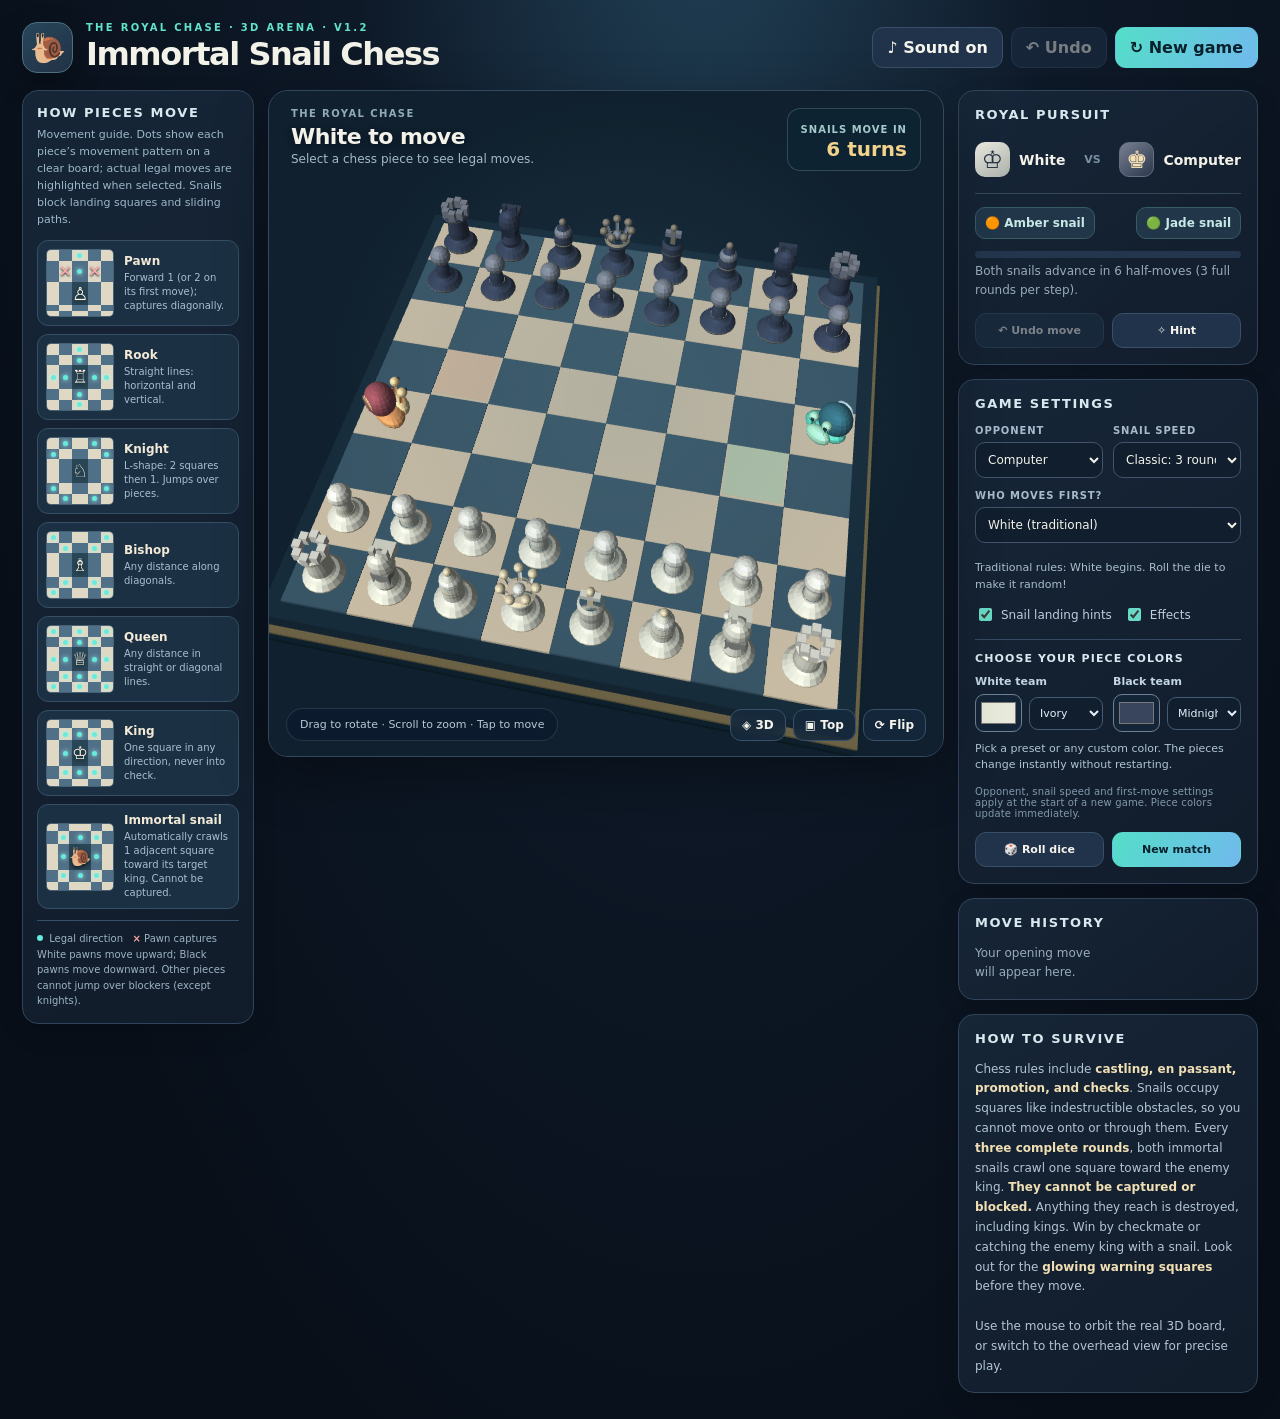
==== commit edaf1f0d: "Add files via upload" ====
--- a/index.html
+++ b/index.html
@@ -2,7 +2,7 @@
 <html lang="en">
 <head>
 <meta charset="UTF-8"/><meta name="viewport" content="width=device-width,initial-scale=1.0"/>
-<title>Immortal Snail Chess — 3D Arena</title>
+<title>Immortal Snail Chess 3D — v1.2</title>
 <style>
 :root{color-scheme:dark;--bg:#0a111d;--panel:#142235;--edge:#2b3d52;--text:#f3f2e9;--muted:#9caec1;--mint:#61e3cb;--gold:#f9ce7d;--red:#ff767b}
 *{box-sizing:border-box}body{margin:0;font-family:Inter,ui-sans-serif,system-ui,-apple-system,BlinkMacSystemFont,'Segoe UI',sans-serif;background:radial-gradient(ellipse at 55% -15%,#23445a 0%,#0e1928 36%,#080f19 80%);min-height:100vh;color:var(--text)}button,select{font:inherit}button{cursor:pointer;border:1px solid #385069;color:#f5f4ed;background:#20334a;border-radius:11px;padding:10px 14px;font-weight:680;transition:.16s transform,.16s background,.16s border}button:hover{background:#2e4661;border-color:#5a7996}button:active{transform:translateY(1px) scale(.98)}button:focus-visible,select:focus-visible{outline:3px solid #7fead4;outline-offset:2px}button.primary{background:linear-gradient(120deg,#54dec8,#71b9ed);color:#09212c;border-color:transparent}button.primary:hover{filter:brightness(1.08)}button.danger{border-color:#7e5360;background:#352636}button:disabled{opacity:.46;cursor:not-allowed}.app{max-width:1540px;margin:auto;padding:22px 22px 26px}.header{display:flex;justify-content:space-between;gap:16px;align-items:center;margin-bottom:17px}.brand{display:flex;gap:13px;align-items:center}.brandmark{display:grid;place-items:center;width:51px;height:51px;border-radius:15px;background:linear-gradient(145deg,#27465a,#223246);border:1px solid #4e7080;font-size:29px;box-shadow:0 12px 30px #0004}.eyebrow{text-transform:uppercase;letter-spacing:.23em;font-size:10px;font-weight:900;color:var(--mint)}h1{font-weight:900;letter-spacing:-.045em;margin:2px 0 0;font-size:clamp(24px,2.5vw,37px)}.top-actions{display:flex;gap:8px;flex-wrap:wrap;justify-content:flex-end}.layout{display:grid;grid-template-columns:minmax(0,1fr) 328px;gap:17px}.arena{position:relative;overflow:hidden;border:1px solid #32495e;border-radius:20px;background:linear-gradient(180deg,#1c344a,#0d1a29);min-height:665px;box-shadow:0 18px 55px #0005}.arena:before{content:"";position:absolute;inset:0;pointer-events:none;background:radial-gradient(circle at 53% 46%,#567f9030,transparent 62%);z-index:1}.arena-head{position:absolute;left:22px;right:22px;top:17px;z-index:3;display:flex;justify-content:space-between;gap:16px;pointer-events:none}.roundname{font-size:10px;color:#90abb9;font-weight:800;letter-spacing:.14em;text-transform:uppercase}.turnlabel{font-size:22px;font-weight:850;letter-spacing:-.025em;margin-top:5px;text-shadow:0 2px 7px #091020}.status-note{font-size:12px;color:#a3bac9;margin-top:3px;max-width:330px}.countdown{border:1px solid #53727683;background:#0d2533d9;backdrop-filter:blur(7px);padding:9px 13px;border-radius:13px;text-align:right;white-space:nowrap}.countdown b{display:block;color:#f2d28c;font-size:20px}.countdown small{color:#a5c9cb;font-size:10px;font-weight:850;text-transform:uppercase;letter-spacing:.1em}.scene{display:block;width:100%;height:665px;touch-action:none;cursor:grab;outline:none}.scene.selectable{cursor:pointer}.scene:active{cursor:grabbing}.arena-foot{position:absolute;bottom:15px;left:17px;right:17px;z-index:3;display:flex;align-items:center;justify-content:space-between;gap:10px;pointer-events:none}.legend{font-size:11px;color:#b8c7d7;background:#0b1a2dbd;border:1px solid #4660736b;border-radius:100px;padding:9px 13px;backdrop-filter:blur(8px)}.camera-buttons{display:flex;gap:7px;pointer-events:auto}.camera-buttons button{padding:8px 11px;background:#15293ddd;font-size:12px;backdrop-filter:blur(8px)}.side{display:flex;flex-direction:column;gap:14px}.panel{border:1px solid #314459;border-radius:16px;background:linear-gradient(145deg,#172739e8,#121d2cf2);padding:16px;box-shadow:0 9px 25px #0002}.panel h2{font-size:13px;text-transform:uppercase;letter-spacing:.12em;color:#d9e9f0;margin:0 0 14px}.versus{display:flex;justify-content:space-between;align-items:center;padding:6px 0 13px;gap:8px}.player{display:flex;align-items:center;gap:9px;font-weight:800;font-size:14px}.player-icon{width:35px;height:35px;border-radius:10px;display:grid;place-items:center;font-size:24px;background:linear-gradient(145deg,#e5e9e0,#a7aba9);color:#223041}.player-icon.dark{background:linear-gradient(145deg,#3d455c,#1b2636);color:#f6dfb3;border:1px solid #637084}.vs{font-size:11px;color:#7890a4;font-weight:900}.snailrow{display:flex;justify-content:space-between;align-items:center;gap:9px;border-top:1px solid #34475b;padding-top:13px;margin-top:3px}.snailpill{font-size:12px;background:#213649;border:1px solid #375c63;padding:8px 9px;border-radius:10px;color:#c8e7e7;font-weight:730}.bar{height:7px;border-radius:9px;background:#24364d;overflow:hidden;margin:12px 0 4px}.bar span{display:block;width:0%;height:100%;background:linear-gradient(90deg,#50c4b6,#ffe092);transition:width .33s}.options{display:grid;grid-template-columns:1fr 1fr;gap:10px}.field label{font-size:10px;color:#a8bbcd;text-transform:uppercase;letter-spacing:.09em;display:block;margin-bottom:6px;font-weight:850}.field select{border:1px solid #42546b;background:#101e2e;padding:9px 8px;border-radius:10px;color:var(--text);width:100%;font-size:12px;outline:none}.switches{margin-top:12px;display:flex;gap:12px;flex-wrap:wrap}.switches label{font-size:12px;color:#bdcddd;display:flex;gap:6px;align-items:center;cursor:pointer}.switches input{accent-color:#69dac7}.action-row{display:flex;gap:8px;margin-top:13px}.action-row button{flex:1;font-size:12px;padding:10px 8px}.move-list{display:grid;grid-template-columns:repeat(2,minmax(0,1fr));gap:7px;max-height:155px;overflow:auto}.move-chip{padding:8px;border-radius:9px;background:#203044;color:#c5d5e4;font-size:12px;white-space:nowrap;overflow:hidden;text-overflow:ellipsis}.move-chip strong{color:var(--mint);margin-right:4px}.empty{font-size:12px;line-height:1.6;color:#99abba}.rules{font-size:12px;color:#b3c5d4;line-height:1.65}.rules b{color:#f1dfb4}.footer{margin-top:13px;font-size:10px;color:#8299ac;letter-spacing:.015em}.notice{position:absolute;left:50%;top:20%;transform:translate(-50%,-14px) scale(.96);padding:15px 24px;color:#ecfaf7;border:1px solid #82f5d6;background:#123a40df;border-radius:17px;font-weight:900;font-size:clamp(17px,3vw,30px);z-index:6;text-align:center;box-shadow:0 15px 75px #0008;pointer-events:none;opacity:0;transition:.27s;backdrop-filter:blur(10px)}.notice.show{opacity:1;transform:translate(-50%,0) scale(1)}.winner{position:absolute;inset:0;z-index:8;background:#08121bd9;display:none;align-items:center;justify-content:center;text-align:center;backdrop-filter:blur(8px)}.winner.show{display:flex}.winner-card{padding:28px;border:1px solid #7fb4ba;border-radius:22px;max-width:380px;background:linear-gradient(145deg,#183e4c,#192539);box-shadow:0 26px 85px #0008}.winner .trophy{font-size:58px}.winner h3{font-size:30px;line-height:1.1;margin:12px 0}.winner p{color:#b5cad9;font-size:13px;line-height:1.6}.winner button{width:100%;margin-top:12px}.promotion{position:fixed;inset:0;display:none;align-items:center;justify-content:center;z-index:15;background:#030c17b8;backdrop-filter:blur(3px)}.promotion.show{display:flex}.promotion-content{padding:26px;background:#1a2c40;border:1px solid #5d819b;border-radius:20px;text-align:center}.promotion-content h3{margin-top:0}.promotion-grid{display:flex;gap:8px}.promotion-grid button{font-size:35px;min-width:62px}.mobile-hint{display:none}
@@ -10,6 +10,16 @@
 @media(max-width:790px){.app{padding:12px}.header{align-items:flex-start;flex-wrap:wrap}.top-actions button{padding:8px 9px;font-size:12px}.layout{grid-template-columns:1fr}.scene{height:min(85vw,590px);min-height:350px}.arena{min-height:350px}.side{display:grid;grid-template-columns:1fr 1fr;align-items:start}.rules-panel{grid-column:span 2}.arena-head{left:13px;right:13px;top:12px}.turnlabel{font-size:18px}.legend{display:none}.mobile-hint{display:block;font-size:11px;color:#b6c7d6;position:absolute;bottom:18px;left:12px;z-index:3;pointer-events:none}}
 @media(max-width:480px){.side{display:flex}.brandmark{width:42px;height:42px}.eyebrow{font-size:9px}h1{font-size:24px}.top-actions{width:100%}.top-actions button{flex:1}.scene{height:390px;min-height:390px}.arena{min-height:390px}.status-note{font-size:10px}.countdown{padding:7px 9px}.countdown b{font-size:17px}.camera-buttons button{padding:7px}.arena-foot{bottom:10px;right:10px;left:10px}.mobile-hint{display:none}.notice{white-space:nowrap;font-size:19px}}
 
+/* Custom team colors are visual only; standard piece identities and rules remain unchanged. */
+.color-controls{margin-top:15px;padding-top:12px;border-top:1px solid #364b61}
+.color-controls h3{font-size:11px;letter-spacing:.1em;text-transform:uppercase;margin:0 0 10px;color:#d9e9f0}
+.team-colors{display:grid;grid-template-columns:1fr 1fr;gap:10px}
+.color-team label{display:block;font-size:11px;font-weight:800;color:#c3d6e1;margin-bottom:6px}
+.color-team .color-line{display:flex;gap:7px;align-items:center}
+.color-team input[type=color]{flex:0 0 47px;width:47px;height:38px;border:1px solid #6c8193;padding:3px;border-radius:9px;background:#142537;cursor:pointer}
+.color-team select{min-width:0;flex:1;width:100%;padding:8px 6px;background:#101e2e;color:#e5eff9;border:1px solid #435b73;border-radius:9px;font-size:11px}
+.color-help{font-size:11px;line-height:1.45;margin:9px 0 0;color:#afc5d4}
+.color-help.warning{color:#ffdc96}
 /* Learning-friendly movement sidebar and randomized starting player */
 .options .first-move-field,.options .first-move-note{grid-column:1/-1}
 .options .first-move-field{margin-top:2px}
@@ -51,14 +61,18 @@
 </head>
 <body>
 <div class="app">
-<header class="header"><div class="brand"><div class="brandmark">🐌</div><div><div class="eyebrow">The royal chase · 3D arena</div><h1>Immortal Snail Chess</h1></div></div><div class="top-actions"><button id="soundBtn" title="Toggle synthesized sounds">♪ Sound on</button><button id="undoTop">↶ Undo</button><button id="resetTop" class="primary">↻ New game</button></div></header>
+<header class="header"><div class="brand"><div class="brandmark">🐌</div><div><div class="eyebrow">The royal chase · 3D arena · v1.2</div><h1>Immortal Snail Chess</h1></div></div><div class="top-actions"><button id="soundBtn" title="Toggle synthesized sounds">♪ Sound on</button><button id="undoTop">↶ Undo</button><button id="resetTop" class="primary">↻ New game</button></div></header>
 <main class="layout">
-<aside class="move-reference panel" aria-label="Chess piece movement reference"><h2>How pieces move</h2><p class="guide-intro">Movement guide. The center icon is your piece; glowing dots show where it can move on an empty board.</p><div id="moveGuide" class="guide-list"></div><div class="guide-legend"><span class="guide-key"></span> Legal direction &nbsp; <span class="guide-x">×</span> Pawn captures<br>White pawns move upward; Black pawns move downward. Other pieces cannot jump over blockers (except knights).</div></aside>
+<aside class="move-reference panel" aria-label="Chess piece movement reference"><h2>How pieces move</h2><p class="guide-intro">Movement guide. Dots show each piece’s movement pattern on a clear board; actual legal moves are highlighted when selected. Snails block landing squares and sliding paths.</p><div id="moveGuide" class="guide-list"></div><div class="guide-legend"><span class="guide-key"></span> Legal direction &nbsp; <span class="guide-x">×</span> Pawn captures<br>White pawns move upward; Black pawns move downward. Other pieces cannot jump over blockers (except knights).</div></aside>
 <section class="arena"><div class="arena-head"><div><div class="roundname" id="roundText">THE HUNT BEGINS</div><div class="turnlabel" id="turnText">White to move</div><div class="status-note" id="subtitle">Select a chess piece to see legal moves.</div></div><div class="countdown"><small>Snails move in</small><b id="countText">6 turns</b></div></div><canvas id="scene" class="scene selectable" tabindex="0" aria-label="Interactive 3D chess game. Click a piece and a highlighted square to move it."></canvas><div class="notice" id="notice"></div><div id="diceOverlay" class="dice-overlay" role="status" aria-live="polite"><div class="dice-card"><span class="die-face" id="dieFace">⚄</span><div class="dice-headline" id="diceHeadline">Rolling for first move…</div><div class="dice-detail" id="diceDetail">Odd roll = White · Even roll = Black</div></div></div><div class="arena-foot"><span class="legend">Drag to rotate · Scroll to zoom · Tap to move</span><div class="camera-buttons"><button id="cameraHome" title="Return to angled view">◈ 3D</button><button id="cameraTop" title="View from overhead">▣ Top</button><button id="cameraFlip" title="Rotate the board 180 degrees">⟳ Flip</button></div></div><div class="mobile-hint">Tap a piece, then a highlighted square</div><div class="winner" id="winner"><div class="winner-card"><div class="trophy" id="winIcon">🏆</div><h3 id="winTitle">Victory!</h3><p id="winDetails"></p><button class="primary" id="winAgain">Play again</button></div></div></section>
-<aside class="side"><div class="panel"><h2>Royal pursuit</h2><div class="versus"><div class="player"><span class="player-icon">♔</span><span>White</span></div><span class="vs">VS</span><div class="player"><span class="player-icon dark">♚</span><span id="blackLabel">Computer</span></div></div><div class="snailrow"><span class="snailpill">🟠 Amber snail</span><span class="snailpill">🟢 Jade snail</span></div><div class="bar"><span id="meter"></span></div><div class="empty" id="snailInfo">The invincible snails will advance after every three full chess moves.</div><div class="action-row"><button id="undoBtn">↶ Undo move</button><button id="hintBtn">✧ Hint</button></div></div>
-<div class="panel"><h2>Game settings</h2><div class="options"><div class="field"><label for="mode">Opponent</label><select id="mode"><option value="bot">Computer</option><option value="local">2 players</option></select></div><div class="field"><label for="pace">Snail speed</label><select id="pace"><option value="2">Fast: 2 rounds</option><option value="3" selected>Classic: 3 rounds</option><option value="4">Relaxed: 4 rounds</option><option value="5">Slow: 5 rounds</option></select></div><div class="field first-move-field"><label for="firstPlayer">Who moves first?</label><select id="firstPlayer"><option value="white" selected>White (traditional)</option><option value="black">Black (house rule)</option><option value="random">🎲 Roll the die (random)</option></select></div><div id="firstMoveNote" class="first-move-note">Traditional rules: White begins. Roll the die to make it random!</div></div><div class="switches"><label><input type="checkbox" id="showThreats" checked/> Snail landing hints</label><label><input type="checkbox" id="particlesToggle" checked/> Effects</label></div><div class="footer">Settings apply when you start a new game.</div><div class="action-row"><button id="rollBtn" title="Roll a six-sided die to randomly decide who moves first">🎲 Roll dice</button><button id="resetSide" class="primary">New match</button></div></div>
+<aside class="side"><div class="panel"><h2>Royal pursuit</h2><div class="versus"><div class="player"><span class="player-icon" id="whiteTeamIcon">♔</span><span>White</span></div><span class="vs">VS</span><div class="player"><span class="player-icon dark" id="blackTeamIcon">♚</span><span id="blackLabel">Computer</span></div></div><div class="snailrow"><span class="snailpill">🟠 Amber snail</span><span class="snailpill">🟢 Jade snail</span></div><div class="bar"><span id="meter"></span></div><div class="empty" id="snailInfo">The invincible snails will advance after every three full chess moves.</div><div class="action-row"><button id="undoBtn">↶ Undo move</button><button id="hintBtn">✧ Hint</button></div></div>
+<div class="panel"><h2>Game settings</h2><div class="options"><div class="field"><label for="mode">Opponent</label><select id="mode"><option value="bot">Computer</option><option value="local">2 players</option></select></div><div class="field"><label for="pace">Snail speed</label><select id="pace"><option value="2">Fast: 2 rounds</option><option value="3" selected>Classic: 3 rounds</option><option value="4">Relaxed: 4 rounds</option><option value="5">Slow: 5 rounds</option></select></div><div class="field first-move-field"><label for="firstPlayer">Who moves first?</label><select id="firstPlayer"><option value="white" selected>White (traditional)</option><option value="black">Black (house rule)</option><option value="random">🎲 Roll the die (random)</option></select></div><div id="firstMoveNote" class="first-move-note">Traditional rules: White begins. Roll the die to make it random!</div></div><div class="switches"><label><input type="checkbox" id="showThreats" checked/> Snail landing hints</label><label><input type="checkbox" id="particlesToggle" checked/> Effects</label></div><div class="color-controls"><h3>Choose your piece colors</h3><div class="team-colors">
+<div class="color-team"><label for="whiteColor">White team</label><div class="color-line"><input id="whiteColor" type="color" value="#e7e9da" aria-label="White team piece color"><select id="whitePreset" aria-label="White team color preset"><option value="custom">Custom</option><option value="#e7e9da" selected>Ivory</option><option value="#e2b947">Gold</option><option value="#ed6584">Rose</option><option value="#3fa3d8">Sky blue</option><option value="#74c18e">Mint</option><option value="#ad81dc">Lavender</option><option value="#db694a">Coral</option><option value="#37465d">Slate</option></select></div></div>
+<div class="color-team"><label for="blackColor">Black team</label><div class="color-line"><input id="blackColor" type="color" value="#39445d" aria-label="Black team piece color"><select id="blackPreset" aria-label="Black team color preset"><option value="custom">Custom</option><option value="#39445d" selected>Midnight</option><option value="#e7e9da">Ivory</option><option value="#e2b947">Gold</option><option value="#ed6584">Rose</option><option value="#3fa3d8">Sky blue</option><option value="#74c18e">Mint</option><option value="#ad81dc">Lavender</option><option value="#db694a">Coral</option></select></div></div>
+</div><p id="colorHelp" class="color-help" role="status" aria-live="polite">Pick a preset or any custom color. The pieces change instantly without restarting.</p></div>
+<div class="footer">Opponent, snail speed and first-move settings apply at the start of a new game. Piece colors update immediately.</div><div class="action-row"><button id="rollBtn" title="Roll a six-sided die to randomly decide who moves first">🎲 Roll dice</button><button id="resetSide" class="primary">New match</button></div></div>
 <div class="panel"><h2>Move history</h2><div class="move-list" id="moveLog"><div class="empty">Your opening move will appear here.</div></div></div>
-<div class="panel rules-panel"><h2>How to survive</h2><div class="rules">Move your chess pieces normally. Every <b>three complete rounds</b>, both immortal snails crawl one square toward the enemy king. <b>They cannot be captured or blocked.</b> Anything they reach is destroyed, including kings. Win by checkmate or catching the enemy king with a snail. Look out for the <b>glowing warning squares</b> before they move.<br/><br/>Use the mouse to orbit the real 3D board, or switch to the overhead view for precise play.</div></div></aside></main>
+<div class="panel rules-panel"><h2>How to survive</h2><div class="rules">Chess rules include <b>castling, en passant, promotion, and checks</b>. Snails occupy squares like indestructible obstacles, so you cannot move onto or through them. Every <b>three complete rounds</b>, both immortal snails crawl one square toward the enemy king. <b>They cannot be captured or blocked.</b> Anything they reach is destroyed, including kings. Win by checkmate or catching the enemy king with a snail. Look out for the <b>glowing warning squares</b> before they move.<br/><br/>Use the mouse to orbit the real 3D board, or switch to the overhead view for precise play.</div></div></aside></main>
 </div>
 <div class="promotion" id="promotion"><div class="promotion-content"><h3>Promote your pawn</h3><div class="promotion-grid" id="promoChoices"></div></div></div>
 <script>
@@ -128,7 +142,10 @@
 Mesh.prototype.tube=function(points,radius,col,seg=7){for(let j=0;j<points.length-1;j++){let a=points[j],b=points[j+1],d=normalize(sub(b,a)),ref=Math.abs(d[1])>.9?[1,0,0]:[0,1,0],u=normalize(cross(d,ref)),v=cross(d,u);const cir=(p,ang)=>p.map((q,i)=>q+radius*(u[i]*Math.cos(ang)+v[i]*Math.sin(ang)));for(let k=0;k<seg;k++){let k1=k*2*Math.PI/seg,k2=(k+1)*2*Math.PI/seg;this.quad(cir(a,k1),cir(b,k1),cir(b,k2),cir(a,k2),col);}}};
 function upload(mesh){const data=new Float32Array(mesh.v),buffer=gl.createBuffer();gl.bindBuffer(gl.ARRAY_BUFFER,buffer);gl.bufferData(gl.ARRAY_BUFFER,data,gl.STATIC_DRAW);return {buffer,count:data.length/9};}
 function draw(mesh,x=0,y=0,z=0,scale=1,yaw=0,tint=[1,1,1],alpha=1){gl.bindBuffer(gl.ARRAY_BUFFER,mesh.buffer);for(const [attr,off] of [[attrs.p,0],[attrs.n,3],[attrs.col,6]]){gl.enableVertexAttribArray(attr);gl.vertexAttribPointer(attr,3,gl.FLOAT,false,36,off*4);}gl.uniform3f(u.offset,x,y,z);gl.uniform1f(u.scale,scale);gl.uniform1f(u.yaw,yaw);gl.uniform3f(u.tint,...tint);gl.uniform1f(u.alpha,alpha);gl.drawArrays(gl.TRIANGLES,0,mesh.count);}
-function buildPiece(type,white){let m=new Mesh(),main=white?'#e7e9da':'#39445d',light=white?'#fff9e8':'#67728c',trim=white?'#cda86c':'#9b83a2',shade=white?'#c0c9be':'#273144';
+const clampUnit=x=>Math.max(0,Math.min(1,x));
+const mixHex=(a,b,t)=>'#'+rgb(a).map((c,i)=>Math.round(255*(c*(1-t)+rgb(b)[i]*t)).toString(16).padStart(2,'0')).join('');
+function materialFor(hex){return {main:hex,light:mixHex(hex,'#ffffff',.39),trim:mixHex(hex,'#f7d89a',.45),shade:mixHex(hex,'#081120',.34)};}
+function buildPiece(type,white){let m=new Mesh(),mat=materialFor(white?teamColors.white:teamColors.black),{main,light,trim,shade}=mat;
  const base=[[0,.19],[.045,.30],[.09,.315],[.13,.285],[.18,.25],[.205,.20],[.255,.15],[.29,.14]], small=[[.29,.14],[.38,.125],[.44,.18]];
  m.lathe(base,main);m.lathe([[.065,.307],[.079,.319],[.102,.317]],trim);
  if(type==='p'){m.lathe([[.28,.13],[.41,.12],[.51,.095],[.56,.09]],main);m.lathe([[.55,.105],[.58,.10]],trim);m.sphere(0,.68,0,.18,.18,.18,light);}
@@ -138,7 +155,10 @@
  if(type==='k'){m.lathe([[.28,.17],[.47,.16],[.63,.19],[.81,.19],[.88,.155]],main);m.lathe([[.68,.21],[.705,.215]],trim);m.box(0,.99,0,.085,.34,.09,trim);m.box(0,1.035,0,.28,.095,.095,light);m.sphere(0,1.17,0,.063,.065,.063,trim);}
  if(type==='n'){m.lathe([[.28,.17],[.36,.19],[.5,.15]],main);m.box(0,.54,0,.26,.25,.25,shade);m.sphere(-.01,.72,-.045,.20,.27,.18,main);m.box(0,.81,-.20,.31,.16,.24,main);m.sphere(-.16,.795,-.19,.066,.065,.065,light);m.box(-.08,1.0,-.05,.075,.20,.07,main);m.box(.11,1.0,-.05,.075,.20,.07,main);m.sphere(-.14,.85,-.18,.03,.032,.031,trim);}
  return upload(m);}
-const pieces={};for(const p of ['p','r','n','b','q','k']){pieces[p+'w']=buildPiece(p,true);pieces[p+'b']=buildPiece(p,false);}
+const teamColors={white:'#e7e9da',black:'#39445d'};
+const pieces={};
+function rebuildPieceMeshes(){for(const old of Object.values(pieces)){if(old&&old.buffer)gl.deleteBuffer(old.buffer);}for(const p of ['p','r','n','b','q','k']){pieces[p+'w']=buildPiece(p,true);pieces[p+'b']=buildPiece(p,false);}}
+rebuildPieceMeshes();
 function makeSnail(id){let m=new Mesh(),body=id===0?'#f3a868':'#5fddc4',bodyLight=id===0?'#ffe3aa':'#b7ffde',shell=id===0?'#a85863':'#38778b',curl=id===0?'#ffdda1':'#d1f5ff';
  m.sphere(.02,.14,.04,.38,.14,.23,body,18,10);m.sphere(0,.15,-.17,.23,.15,.14,bodyLight);m.sphere(-.08,.39,.10,.29,.30,.25,shell,18,12);m.sphere(-.10,.43,.11,.22,.22,.21,id===0?'#cf8272':'#65acaa',18,10);
  const spiral=[];for(let i=0;i<=54;i++){let t=i/54*Math.PI*3.7,r=.175*(1-i/54),cx=-.08+r*Math.cos(t),cy=.43+r*Math.sin(t);spiral.push([cx,cy,.324]);}m.tube(spiral,.018,curl,5);
@@ -157,6 +177,24 @@
 const activeTrail=new Mesh();activeTrail.sphere(0,0,0,.27,.014,.25,'#ffffff',12,6);const trailGem=upload(activeTrail);
 let state=makeStart(),hist=[],notated=[],selected=-1,pending=[],settings={pace:3,mode:'bot',threats:true,effects:true},sceneYaw=.20,sceneElev=.96,sceneDist=(window.innerWidth<600?18.0:15.4),targetYaw=.2,targetElev=.96,targetDist=(window.innerWidth<600?18.0:15.4),fxMoves=[],fxSnails=[],fxDust=[],flash=[],noticeTimer=null,botTimer=null,moveTimer=null,rollTimer=null,rollFinish=null,rolling=false,animating=false,lastTs=0,soundOn=true,hintMove=null;
 const UI=id=>document.getElementById(id);
+function setupTeamColors(){
+ const contrast=(a,b)=>{const ca=rgb(a),cb=rgb(b);return Math.sqrt(ca.reduce((sum,x,i)=>sum+(x-cb[i])**2,0));};
+ const update=(team,value,preset=false)=>{if(!/^#[0-9a-fA-F]{6}$/.test(value))return;teamColors[team]=value.toLowerCase();UI(team+'Color').value=value;
+  if(!preset)UI(team+'Preset').value='custom';rebuildPieceMeshes();
+  const icon=UI(team+'TeamIcon');icon.style.background=`linear-gradient(140deg,${mixHex(value,'#ffffff',.32)},${mixHex(value,'#0b1524',.28)})`;
+  icon.style.color=contrast(value,'#ffffff')<.65?'#20283b':'#ffffff';icon.style.border='1px solid #90aec488';
+  const same=contrast(teamColors.white,teamColors.black)<.30;
+  UI('colorHelp').classList.toggle('warning',same);
+  UI('colorHelp').textContent=same?'These colors look very similar. Consider more contrasting colors so students can tell the teams apart.':'Piece colors change immediately. Chess sides are still named White and Black for the rules.';
+ };
+ for(const team of ['white','black']){
+  UI(team+'Color').addEventListener('input',e=>update(team,e.target.value));
+  UI(team+'Preset').addEventListener('change',e=>{if(e.target.value!=='custom')update(team,e.target.value,true);});
+  // Set initial labels; pieces already use the matching default material colors.
+  const icon=UI(team+'TeamIcon');const value=teamColors[team];icon.style.background=`linear-gradient(140deg,${mixHex(value,'#ffffff',.32)},${mixHex(value,'#0b1524',.28)})`;
+ }
+}
+setupTeamColors();
 // Five-by-five movement sketches help new players learn at a glance.
 function createMoveGuide(){
  const data=[
@@ -188,7 +226,22 @@
 createMoveGuide();
 
 const camera={};function updateCamera(){const aspect=Math.max(.3,canvas.width/canvas.height),ce=Math.cos(sceneElev),eye=[sceneDist*ce*Math.sin(sceneYaw),sceneDist*Math.sin(sceneElev),sceneDist*ce*Math.cos(sceneYaw)];camera.eye=eye;camera.forward=normalize(sub([0,0,0],eye));camera.right=normalize(cross(camera.forward,[0,1,0]));camera.up=normalize(cross(camera.right,camera.forward));camera.fov=.68;camera.aspect=aspect;camera.vp=matMul(perspective(camera.fov,aspect,.1,100),lookAt(eye,[0,0,0],[0,1,0]));}
-function pickBoard(px,py){const w=canvas.clientWidth,h=canvas.clientHeight,nx=(px/w*2-1),ny=(1-py/h*2),height=Math.tan(camera.fov/2),direction=normalize(camera.forward.map((v,i)=>v+camera.right[i]*nx*height*camera.aspect+camera.up[i]*ny*height));if(direction[1]>=-.01)return -1;const t=-camera.eye[1]/direction[1],x=camera.eye[0]+direction[0]*t,z=camera.eye[2]+direction[2]*t;const c=Math.floor(x+4),r=Math.floor(z+4);return c>=0&&c<8&&r>=0&&r<8?r*16+c:-1;}
+function pointerRay(px,py){const w=canvas.clientWidth,h=canvas.clientHeight,nx=(px/w*2-1),ny=(1-py/h*2),height=Math.tan(camera.fov/2);return normalize(camera.forward.map((v,i)=>v+camera.right[i]*nx*height*camera.aspect+camera.up[i]*ny*height));}
+function pickBoard(px,py){const direction=pointerRay(px,py);if(direction[1]>=-.01)return -1;const t=-camera.eye[1]/direction[1],x=camera.eye[0]+direction[0]*t,z=camera.eye[2]+direction[2]*t;const c=Math.floor(x+4),r=Math.floor(z+4);return c>=0&&c<8&&r>=0&&r<8?r*16+c:-1;}
+// Test the 3D shape of occupied squares before the board plane. Otherwise clicking
+// near the top of a tall king/queen can incorrectly select the square behind it.
+function pickVisiblePiece(px,py){const dir=pointerRay(px,py),origin=camera.eye;let best=-1,bestT=Infinity;
+ for(let i=0;i<128;i++){if(!isOn(i)||state.b[i]==='.')continue;const [x,z]=sqPos(i),type=state.b[i].toLowerCase();
+  const heights=type==='k'?[.36,.76,1.06]:type==='q'?[.33,.70,.91]:type==='p'?[.32,.62]:[.35,.72,.88];
+  for(const y of heights){const cx=x-origin[0],cy=y-origin[1],cz=z-origin[2];const along=cx*dir[0]+cy*dir[1]+cz*dir[2];if(along<=0)continue;
+   const nearestX=origin[0]+along*dir[0]-x,nearestY=origin[1]+along*dir[1]-y,nearestZ=origin[2]+along*dir[2]-z;
+   const radius=type==='p'?.28:.32,perp2=nearestX**2+nearestY**2+nearestZ**2;
+   if(perp2<=radius*radius){const hit=along-Math.sqrt(radius*radius-perp2);if(hit<bestT){bestT=hit;best=i;}}
+  }
+ }
+ return best;
+}
+function pickSquareOrPiece(px,py){const hit=pickVisiblePiece(px,py);return hit>=0?hit:pickBoard(px,py);}
 const ease=t=>1-Math.pow(1-t,3);
 function particleBurst(cell,kind,count=24){if(!settings.effects)return;const [x,z]=sqPos(cell),palette=kind===0?['#ffd5a6','#fd865f','#ffe28c']:kind===1?['#83ffc2','#50bcb2','#f2fff1']:['#f8e3ba','#9bdadf','#f6a6bd'];for(let i=0;i<count;i++){let a=Math.random()*6.28,speed=Math.random()*.13+.04;fxDust.push({x,z,y:.3,vx:Math.cos(a)*speed,vy:Math.random()*.13+.055,vz:Math.sin(a)*speed,life:1,size:Math.random()*.06+.025,color:rgb(palette[i%palette.length])});}}
 function playTone(kind='move'){if(!soundOn)return;try{const Context=window.AudioContext||window.webkitAudioContext;if(!Context)return;const ac=playTone.ctx||(playTone.ctx=new Context());if(ac.state==='suspended')ac.resume();const now=ac.currentTime;let pitches=kind==='move'?[270,340]:kind==='snail'?[170,116,230]:kind==='capture'?[125,83]:kind==='win'?[440,550,660,880]:[220];pitches.forEach((hz,i)=>{const oscillator=ac.createOscillator(),gain=ac.createGain();oscillator.type=kind==='snail'?'sine':kind==='win'?'triangle':'sine';oscillator.frequency.setValueAtTime(hz,now+i*.065);oscillator.frequency.exponentialRampToValueAtTime(hz*(kind==='snail'?.66:1.01),now+i*.065+.13);gain.gain.setValueAtTime(.0001,now+i*.065);gain.gain.exponentialRampToValueAtTime(kind==='snail'?.055:.033,now+i*.065+.018);gain.gain.exponentialRampToValueAtTime(.0001,now+i*.065+.20);oscillator.connect(gain).connect(ac.destination);oscillator.start(now+i*.065);oscillator.stop(now+i*.065+.22);});}catch(e){}}
@@ -293,8 +346,8 @@
  const p=state.b[idx];if(p!=='.'){let xx=t.worldX,zz=t.worldZ,yy=0;const fx=fxMoves.find(a=>a.to===idx&&a.piece===p);if(fx){const tt=Math.min(1,(ts-fx.start)/fx.duration);if(tt<1){const old=sqPos(fx.from);xx=lerp(old[0],xx,ease(tt));zz=lerp(old[1],zz,ease(tt));yy=Math.sin(Math.PI*tt)*.36;}}
  const center=project(xx,.05+yy,zz),top=project(xx,.85+yy,zz),sz=Math.min(95,Math.max(28,Math.hypot(project(xx+.38,0,zz)[0]-project(xx-.38,0,zz)[0],project(xx+.38,0,zz)[1]-project(xx-.38,0,zz)[1])*.85));
  c.save();c.shadowColor='#000b';c.shadowBlur=sz*.28;c.beginPath();c.ellipse(center[0],center[1]+2,sz*.38,sz*.13,0,0,Math.PI*2);c.fillStyle='#0817258a';c.fill();c.restore();
- let gradient=c.createLinearGradient(center[0]-sz*.3,top[1],center[0]+sz*.3,center[1]);const white=side(p)===1;gradient.addColorStop(0,white?'#fff6d8':'#a5afc5');gradient.addColorStop(.4,white?'#e2ddc9':'#405574');gradient.addColorStop(1,white?'#afb3ae':'#111b2d');
- c.textAlign='center';c.textBaseline='middle';c.font=`${sz}px Georgia, 'DejaVu Sans', serif`;c.lineJoin='round';c.lineWidth=Math.max(2,sz*.12);c.strokeStyle=white?'#4e4f56':'#c6c0b8';c.strokeText(({K:'♔',Q:'♕',R:'♖',B:'♗',N:'♘',P:'♙',k:'♚',q:'♛',r:'♜',b:'♝',n:'♞',p:'♟'})[p],center[0],center[1]-sz*.50);c.fillStyle=gradient;c.fillText(({K:'♔',Q:'♕',R:'♖',B:'♗',N:'♘',P:'♙',k:'♚',q:'♛',r:'♜',b:'♝',n:'♞',p:'♟'})[p],center[0],center[1]-sz*.50);
+ let gradient=c.createLinearGradient(center[0]-sz*.3,top[1],center[0]+sz*.3,center[1]);const white=side(p)===1,col=teamColors[white?'white':'black'];gradient.addColorStop(0,mixHex(col,'#ffffff',.48));gradient.addColorStop(.4,col);gradient.addColorStop(1,mixHex(col,'#07111f',.48));
+ c.textAlign='center';c.textBaseline='middle';c.font=`${sz}px Georgia, 'DejaVu Sans', serif`;c.lineJoin='round';c.lineWidth=Math.max(2,sz*.12);c.strokeStyle=mixHex(col,'#081321',.75);c.strokeText(({K:'♔',Q:'♕',R:'♖',B:'♗',N:'♘',P:'♙',k:'♚',q:'♛',r:'♜',b:'♝',n:'♞',p:'♟'})[p],center[0],center[1]-sz*.50);c.fillStyle=gradient;c.fillText(({K:'♔',Q:'♕',R:'♖',B:'♗',N:'♘',P:'♙',k:'♚',q:'♛',r:'♜',b:'♝',n:'♞',p:'♟'})[p],center[0],center[1]-sz*.50);
  }
  }
  for(let k=0;k<2;k++){const sn=state.sn[k],col=k===0?'#ffb683':'#75ffe4';for(const loc of sn.trail){const pos=sqPos(loc),pt=project(pos[0],.05,pos[1]);c.beginPath();c.ellipse(pt[0],pt[1],9,3,0,0,6.3);c.fillStyle=k===0?'#f5a28033':'#5ee7c433';c.fill();}
@@ -305,7 +358,7 @@
 }
 let pointer=null;canvas.addEventListener('pointerdown',e=>{if(e.button!==0&&e.pointerType==='mouse')return;pointer={id:e.pointerId,x:e.clientX,y:e.clientY,lastX:e.clientX,lastY:e.clientY,dragged:false};canvas.setPointerCapture(e.pointerId);});
 canvas.addEventListener('pointermove',e=>{if(!pointer||e.pointerId!==pointer.id)return;const dx=e.clientX-pointer.lastX,dy=e.clientY-pointer.lastY;if(Math.hypot(e.clientX-pointer.x,e.clientY-pointer.y)>5)pointer.dragged=true;if(pointer.dragged){targetYaw+=dx*.008;targetElev=Math.min(1.49,Math.max(.37,targetElev+dy*.006));}pointer.lastX=e.clientX;pointer.lastY=e.clientY;});
-canvas.addEventListener('pointerup',e=>{if(!pointer||e.pointerId!==pointer.id)return;const p=pointer;pointer=null;if(!p.dragged){const bounds=canvas.getBoundingClientRect(),i=pickBoard(e.clientX-bounds.left,e.clientY-bounds.top);if(i>=0)choose(i);}});
+canvas.addEventListener('pointerup',e=>{if(!pointer||e.pointerId!==pointer.id)return;const p=pointer;pointer=null;if(!p.dragged){const bounds=canvas.getBoundingClientRect(),i=pickSquareOrPiece(e.clientX-bounds.left,e.clientY-bounds.top);if(i>=0)choose(i);}});
 canvas.addEventListener('pointercancel',()=>pointer=null);
 canvas.addEventListener('wheel',e=>{e.preventDefault();targetDist=Math.min(20,Math.max(8,targetDist+e.deltaY*.013));},{passive:false});
 canvas.addEventListener('keydown',e=>{if(e.key==='ArrowLeft'){targetYaw-=.16;e.preventDefault();}if(e.key==='ArrowRight'){targetYaw+=.16;e.preventDefault();}if(e.key==='ArrowUp'){targetElev=Math.min(1.48,targetElev+.10);e.preventDefault();}if(e.key==='ArrowDown'){targetElev=Math.max(.35,targetElev-.1);e.preventDefault();}});
@@ -324,7 +377,11 @@
 UI('pace').onchange=()=>notify('Start a new game to apply snail speed',1800);
 updateUI();requestAnimationFrame(render);
 // Expose narrowly-scoped diagnostics for automated game smoke tests.
-window.snailChessTest={getState:()=>state,squareWorld:i=>sqPos(i),getLegal:()=>legal(state).map(m=>algebraic(m[0])+algebraic(m[1])+m[2]),playUci:uci=>{if(rolling)return false;const options=legal(state),move=options.find(m=>algebraic(m[0])+algebraic(m[1])+m[2]===uci);if(!move)return false;doPlay(move);return true;},reset,isRolling:()=>rolling};
+window.snailChessTest={getState:()=>state,squareWorld:i=>sqPos(i),getLegal:()=>legal(state).map(m=>algebraic(m[0])+algebraic(m[1])+m[2]),
+ getLegalFor:(fen,extra={})=>{const parts=fen.split(' '),b=Array(128).fill('.');parts[0].split('/').forEach((row,r)=>{let c=0;for(const ch of row){if(/[1-8]/.test(ch))c+=+ch;else b[r*16+c++]=ch;}});const c=(parts[2].includes('K')?1:0)|(parts[2].includes('Q')?2:0)|(parts[2].includes('k')?4:0)|(parts[2].includes('q')?8:0),ep=parts[3]==='-'?-1:((8-Number(parts[3][1]))*16+files.indexOf(parts[3][0]));const s={...makeStart(),b,t:parts[1]==='w'?1:-1,c,ep,sn:extra.sn||[]};return legal(s).map(m=>algebraic(m[0])+algebraic(m[1])+m[2]);},
+ pickFromScreen:(x,y)=>pickSquareOrPiece(x,y), boardPickFromScreen:(x,y)=>pickBoard(x,y), projectWorld:(x,y,z)=>project(x,y,z),
+ getTeamColors:()=>({...teamColors}),
+ playUci:uci=>{if(rolling)return false;const options=legal(state),move=options.find(m=>algebraic(m[0])+algebraic(m[1])+m[2]===uci);if(!move)return false;doPlay(move);return true;},reset,isRolling:()=>rolling};
 })();
 </script>
 </body></html>
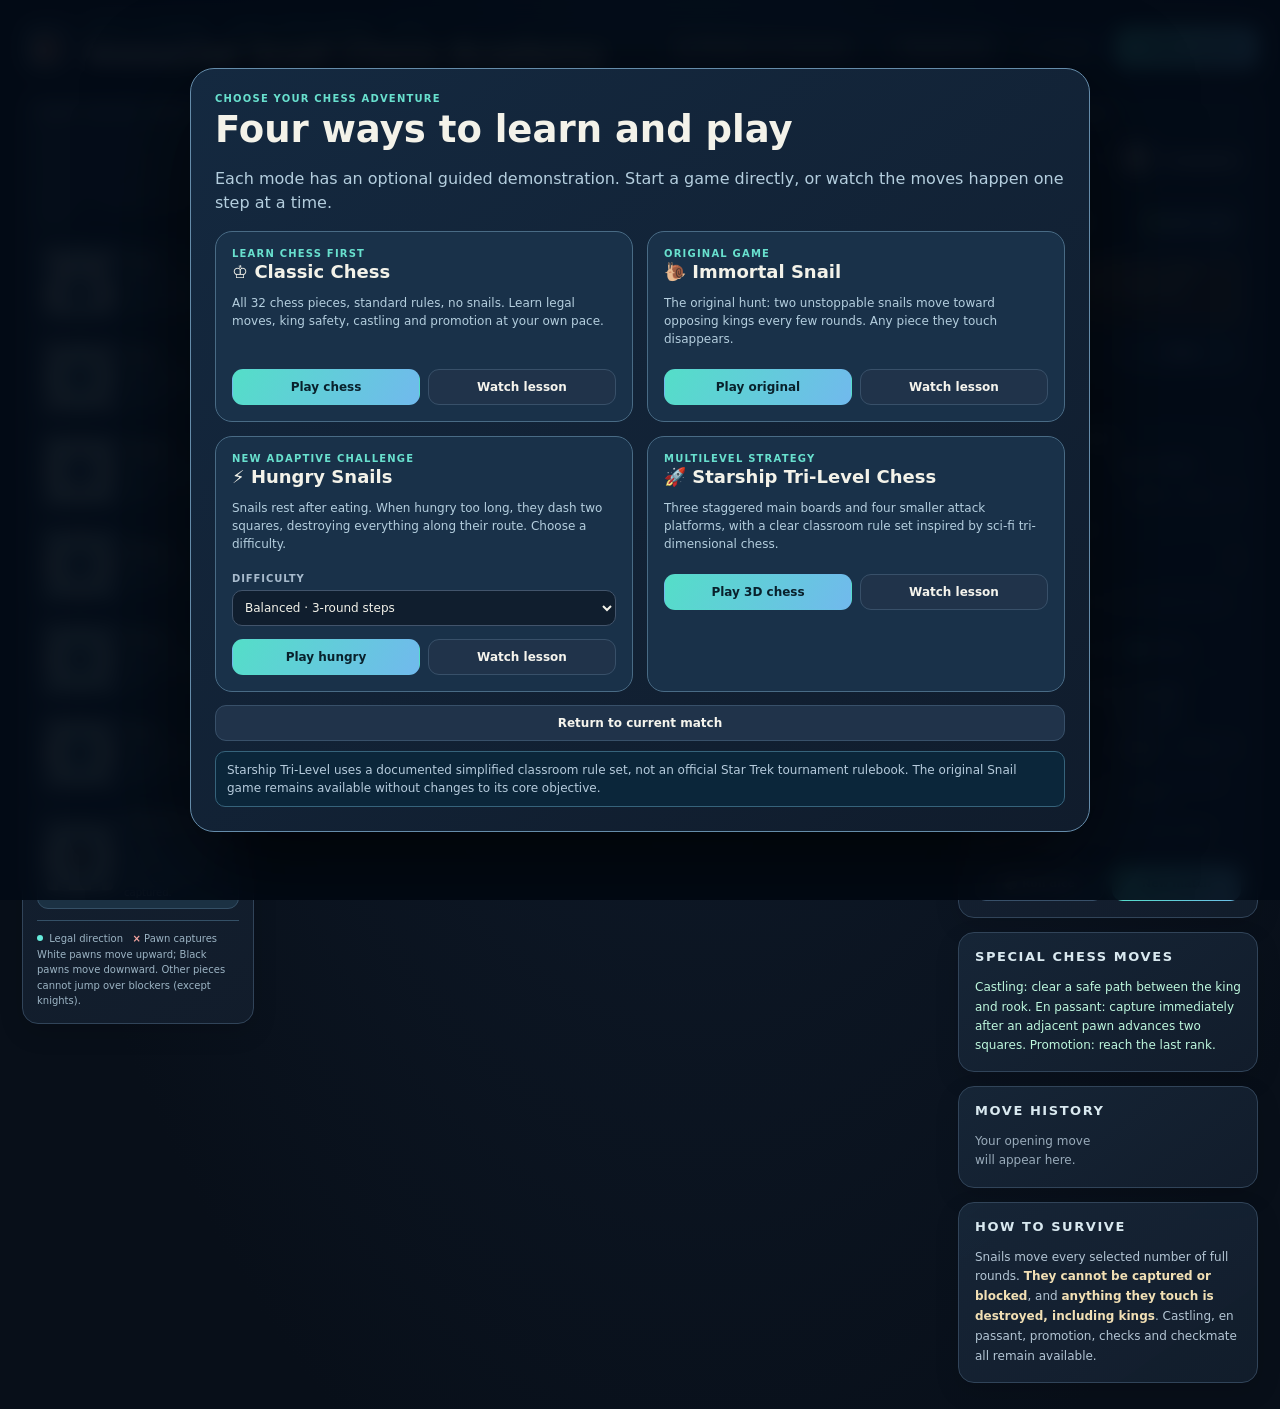
==== commit 74c19fc8: "Add files via upload" ====
--- a/index.html
+++ b/index.html
@@ -2,7 +2,7 @@
 <html lang="en">
 <head>
 <meta charset="UTF-8"/><meta name="viewport" content="width=device-width,initial-scale=1.0"/>
-<title>Immortal Snail Chess 3D — v1.2</title>
+<title>Immortal Snail Chess Academy · v2.0</title>
 <style>
 :root{color-scheme:dark;--bg:#0a111d;--panel:#142235;--edge:#2b3d52;--text:#f3f2e9;--muted:#9caec1;--mint:#61e3cb;--gold:#f9ce7d;--red:#ff767b}
 *{box-sizing:border-box}body{margin:0;font-family:Inter,ui-sans-serif,system-ui,-apple-system,BlinkMacSystemFont,'Segoe UI',sans-serif;background:radial-gradient(ellipse at 55% -15%,#23445a 0%,#0e1928 36%,#080f19 80%);min-height:100vh;color:var(--text)}button,select{font:inherit}button{cursor:pointer;border:1px solid #385069;color:#f5f4ed;background:#20334a;border-radius:11px;padding:10px 14px;font-weight:680;transition:.16s transform,.16s background,.16s border}button:hover{background:#2e4661;border-color:#5a7996}button:active{transform:translateY(1px) scale(.98)}button:focus-visible,select:focus-visible{outline:3px solid #7fead4;outline-offset:2px}button.primary{background:linear-gradient(120deg,#54dec8,#71b9ed);color:#09212c;border-color:transparent}button.primary:hover{filter:brightness(1.08)}button.danger{border-color:#7e5360;background:#352636}button:disabled{opacity:.46;cursor:not-allowed}.app{max-width:1540px;margin:auto;padding:22px 22px 26px}.header{display:flex;justify-content:space-between;gap:16px;align-items:center;margin-bottom:17px}.brand{display:flex;gap:13px;align-items:center}.brandmark{display:grid;place-items:center;width:51px;height:51px;border-radius:15px;background:linear-gradient(145deg,#27465a,#223246);border:1px solid #4e7080;font-size:29px;box-shadow:0 12px 30px #0004}.eyebrow{text-transform:uppercase;letter-spacing:.23em;font-size:10px;font-weight:900;color:var(--mint)}h1{font-weight:900;letter-spacing:-.045em;margin:2px 0 0;font-size:clamp(24px,2.5vw,37px)}.top-actions{display:flex;gap:8px;flex-wrap:wrap;justify-content:flex-end}.layout{display:grid;grid-template-columns:minmax(0,1fr) 328px;gap:17px}.arena{position:relative;overflow:hidden;border:1px solid #32495e;border-radius:20px;background:linear-gradient(180deg,#1c344a,#0d1a29);min-height:665px;box-shadow:0 18px 55px #0005}.arena:before{content:"";position:absolute;inset:0;pointer-events:none;background:radial-gradient(circle at 53% 46%,#567f9030,transparent 62%);z-index:1}.arena-head{position:absolute;left:22px;right:22px;top:17px;z-index:3;display:flex;justify-content:space-between;gap:16px;pointer-events:none}.roundname{font-size:10px;color:#90abb9;font-weight:800;letter-spacing:.14em;text-transform:uppercase}.turnlabel{font-size:22px;font-weight:850;letter-spacing:-.025em;margin-top:5px;text-shadow:0 2px 7px #091020}.status-note{font-size:12px;color:#a3bac9;margin-top:3px;max-width:330px}.countdown{border:1px solid #53727683;background:#0d2533d9;backdrop-filter:blur(7px);padding:9px 13px;border-radius:13px;text-align:right;white-space:nowrap}.countdown b{display:block;color:#f2d28c;font-size:20px}.countdown small{color:#a5c9cb;font-size:10px;font-weight:850;text-transform:uppercase;letter-spacing:.1em}.scene{display:block;width:100%;height:665px;touch-action:none;cursor:grab;outline:none}.scene.selectable{cursor:pointer}.scene:active{cursor:grabbing}.arena-foot{position:absolute;bottom:15px;left:17px;right:17px;z-index:3;display:flex;align-items:center;justify-content:space-between;gap:10px;pointer-events:none}.legend{font-size:11px;color:#b8c7d7;background:#0b1a2dbd;border:1px solid #4660736b;border-radius:100px;padding:9px 13px;backdrop-filter:blur(8px)}.camera-buttons{display:flex;gap:7px;pointer-events:auto}.camera-buttons button{padding:8px 11px;background:#15293ddd;font-size:12px;backdrop-filter:blur(8px)}.side{display:flex;flex-direction:column;gap:14px}.panel{border:1px solid #314459;border-radius:16px;background:linear-gradient(145deg,#172739e8,#121d2cf2);padding:16px;box-shadow:0 9px 25px #0002}.panel h2{font-size:13px;text-transform:uppercase;letter-spacing:.12em;color:#d9e9f0;margin:0 0 14px}.versus{display:flex;justify-content:space-between;align-items:center;padding:6px 0 13px;gap:8px}.player{display:flex;align-items:center;gap:9px;font-weight:800;font-size:14px}.player-icon{width:35px;height:35px;border-radius:10px;display:grid;place-items:center;font-size:24px;background:linear-gradient(145deg,#e5e9e0,#a7aba9);color:#223041}.player-icon.dark{background:linear-gradient(145deg,#3d455c,#1b2636);color:#f6dfb3;border:1px solid #637084}.vs{font-size:11px;color:#7890a4;font-weight:900}.snailrow{display:flex;justify-content:space-between;align-items:center;gap:9px;border-top:1px solid #34475b;padding-top:13px;margin-top:3px}.snailpill{font-size:12px;background:#213649;border:1px solid #375c63;padding:8px 9px;border-radius:10px;color:#c8e7e7;font-weight:730}.bar{height:7px;border-radius:9px;background:#24364d;overflow:hidden;margin:12px 0 4px}.bar span{display:block;width:0%;height:100%;background:linear-gradient(90deg,#50c4b6,#ffe092);transition:width .33s}.options{display:grid;grid-template-columns:1fr 1fr;gap:10px}.field label{font-size:10px;color:#a8bbcd;text-transform:uppercase;letter-spacing:.09em;display:block;margin-bottom:6px;font-weight:850}.field select{border:1px solid #42546b;background:#101e2e;padding:9px 8px;border-radius:10px;color:var(--text);width:100%;font-size:12px;outline:none}.switches{margin-top:12px;display:flex;gap:12px;flex-wrap:wrap}.switches label{font-size:12px;color:#bdcddd;display:flex;gap:6px;align-items:center;cursor:pointer}.switches input{accent-color:#69dac7}.action-row{display:flex;gap:8px;margin-top:13px}.action-row button{flex:1;font-size:12px;padding:10px 8px}.move-list{display:grid;grid-template-columns:repeat(2,minmax(0,1fr));gap:7px;max-height:155px;overflow:auto}.move-chip{padding:8px;border-radius:9px;background:#203044;color:#c5d5e4;font-size:12px;white-space:nowrap;overflow:hidden;text-overflow:ellipsis}.move-chip strong{color:var(--mint);margin-right:4px}.empty{font-size:12px;line-height:1.6;color:#99abba}.rules{font-size:12px;color:#b3c5d4;line-height:1.65}.rules b{color:#f1dfb4}.footer{margin-top:13px;font-size:10px;color:#8299ac;letter-spacing:.015em}.notice{position:absolute;left:50%;top:20%;transform:translate(-50%,-14px) scale(.96);padding:15px 24px;color:#ecfaf7;border:1px solid #82f5d6;background:#123a40df;border-radius:17px;font-weight:900;font-size:clamp(17px,3vw,30px);z-index:6;text-align:center;box-shadow:0 15px 75px #0008;pointer-events:none;opacity:0;transition:.27s;backdrop-filter:blur(10px)}.notice.show{opacity:1;transform:translate(-50%,0) scale(1)}.winner{position:absolute;inset:0;z-index:8;background:#08121bd9;display:none;align-items:center;justify-content:center;text-align:center;backdrop-filter:blur(8px)}.winner.show{display:flex}.winner-card{padding:28px;border:1px solid #7fb4ba;border-radius:22px;max-width:380px;background:linear-gradient(145deg,#183e4c,#192539);box-shadow:0 26px 85px #0008}.winner .trophy{font-size:58px}.winner h3{font-size:30px;line-height:1.1;margin:12px 0}.winner p{color:#b5cad9;font-size:13px;line-height:1.6}.winner button{width:100%;margin-top:12px}.promotion{position:fixed;inset:0;display:none;align-items:center;justify-content:center;z-index:15;background:#030c17b8;backdrop-filter:blur(3px)}.promotion.show{display:flex}.promotion-content{padding:26px;background:#1a2c40;border:1px solid #5d819b;border-radius:20px;text-align:center}.promotion-content h3{margin-top:0}.promotion-grid{display:flex;gap:8px}.promotion-grid button{font-size:35px;min-width:62px}.mobile-hint{display:none}
@@ -61,34 +61,53 @@
 </head>
 <body>
 <div class="app">
-<header class="header"><div class="brand"><div class="brandmark">🐌</div><div><div class="eyebrow">The royal chase · 3D arena · v1.2</div><h1>Immortal Snail Chess</h1></div></div><div class="top-actions"><button id="soundBtn" title="Toggle synthesized sounds">♪ Sound on</button><button id="undoTop">↶ Undo</button><button id="resetTop" class="primary">↻ New game</button></div></header>
+<header class="header"><div class="brand"><div class="brandmark">🐌</div><div><div class="eyebrow">Chess Academy · Four game modes · v2.0</div><h1>Immortal Snail Chess Academy</h1></div></div><div class="top-actions"><button id="chooseModeBtn">▦ Modes & lessons</button><button id="soundBtn" title="Toggle synthesized sounds">♪ Sound on</button><button id="undoTop">↶ Undo</button><button id="resetTop" class="primary">↻ New game</button></div></header>
 <main class="layout">
-<aside class="move-reference panel" aria-label="Chess piece movement reference"><h2>How pieces move</h2><p class="guide-intro">Movement guide. Dots show each piece’s movement pattern on a clear board; actual legal moves are highlighted when selected. Snails block landing squares and sliding paths.</p><div id="moveGuide" class="guide-list"></div><div class="guide-legend"><span class="guide-key"></span> Legal direction &nbsp; <span class="guide-x">×</span> Pawn captures<br>White pawns move upward; Black pawns move downward. Other pieces cannot jump over blockers (except knights).</div></aside>
-<section class="arena"><div class="arena-head"><div><div class="roundname" id="roundText">THE HUNT BEGINS</div><div class="turnlabel" id="turnText">White to move</div><div class="status-note" id="subtitle">Select a chess piece to see legal moves.</div></div><div class="countdown"><small>Snails move in</small><b id="countText">6 turns</b></div></div><canvas id="scene" class="scene selectable" tabindex="0" aria-label="Interactive 3D chess game. Click a piece and a highlighted square to move it."></canvas><div class="notice" id="notice"></div><div id="diceOverlay" class="dice-overlay" role="status" aria-live="polite"><div class="dice-card"><span class="die-face" id="dieFace">⚄</span><div class="dice-headline" id="diceHeadline">Rolling for first move…</div><div class="dice-detail" id="diceDetail">Odd roll = White · Even roll = Black</div></div></div><div class="arena-foot"><span class="legend">Drag to rotate · Scroll to zoom · Tap to move</span><div class="camera-buttons"><button id="cameraHome" title="Return to angled view">◈ 3D</button><button id="cameraTop" title="View from overhead">▣ Top</button><button id="cameraFlip" title="Rotate the board 180 degrees">⟳ Flip</button></div></div><div class="mobile-hint">Tap a piece, then a highlighted square</div><div class="winner" id="winner"><div class="winner-card"><div class="trophy" id="winIcon">🏆</div><h3 id="winTitle">Victory!</h3><p id="winDetails"></p><button class="primary" id="winAgain">Play again</button></div></div></section>
-<aside class="side"><div class="panel"><h2>Royal pursuit</h2><div class="versus"><div class="player"><span class="player-icon" id="whiteTeamIcon">♔</span><span>White</span></div><span class="vs">VS</span><div class="player"><span class="player-icon dark" id="blackTeamIcon">♚</span><span id="blackLabel">Computer</span></div></div><div class="snailrow"><span class="snailpill">🟠 Amber snail</span><span class="snailpill">🟢 Jade snail</span></div><div class="bar"><span id="meter"></span></div><div class="empty" id="snailInfo">The invincible snails will advance after every three full chess moves.</div><div class="action-row"><button id="undoBtn">↶ Undo move</button><button id="hintBtn">✧ Hint</button></div></div>
-<div class="panel"><h2>Game settings</h2><div class="options"><div class="field"><label for="mode">Opponent</label><select id="mode"><option value="bot">Computer</option><option value="local">2 players</option></select></div><div class="field"><label for="pace">Snail speed</label><select id="pace"><option value="2">Fast: 2 rounds</option><option value="3" selected>Classic: 3 rounds</option><option value="4">Relaxed: 4 rounds</option><option value="5">Slow: 5 rounds</option></select></div><div class="field first-move-field"><label for="firstPlayer">Who moves first?</label><select id="firstPlayer"><option value="white" selected>White (traditional)</option><option value="black">Black (house rule)</option><option value="random">🎲 Roll the die (random)</option></select></div><div id="firstMoveNote" class="first-move-note">Traditional rules: White begins. Roll the die to make it random!</div></div><div class="switches"><label><input type="checkbox" id="showThreats" checked/> Snail landing hints</label><label><input type="checkbox" id="particlesToggle" checked/> Effects</label></div><div class="color-controls"><h3>Choose your piece colors</h3><div class="team-colors">
+<aside class="move-reference panel" aria-label="Chess piece movement reference"><h2>How pieces move</h2><p class="guide-intro">Click a piece to see its legal destinations. Special moves are announced when available. In snail modes, snails cannot be captured, blocked, or stopped by chess pieces.</p><div id="moveGuide" class="guide-list"></div><div class="guide-legend"><span class="guide-key"></span> Legal direction &nbsp; <span class="guide-x">×</span> Pawn captures<br>White pawns move upward; Black pawns move downward. Other pieces cannot jump over blockers (except knights).</div></aside>
+<section class="arena"><div class="arena-head"><div><div class="roundname" id="roundText">THE HUNT BEGINS</div><div class="turnlabel" id="turnText">White to move</div><div class="status-note" id="subtitle">Select a chess piece to see legal moves.</div></div><div class="countdown" id="countdownBox"><small>Snails move in</small><b id="countText">6 turns</b></div></div><canvas id="scene" class="scene selectable" tabindex="0" aria-label="Interactive 3D chess game. Click a piece and a highlighted square to move it."></canvas><div class="notice" id="notice"></div><div id="diceOverlay" class="dice-overlay" role="status" aria-live="polite"><div class="dice-card"><span class="die-face" id="dieFace">⚄</span><div class="dice-headline" id="diceHeadline">Rolling for first move…</div><div class="dice-detail" id="diceDetail">Odd roll = White · Even roll = Black</div></div></div><div class="arena-foot"><span class="legend" id="arenaLegend">Drag to rotate · Scroll to zoom · Tap to move</span><div class="camera-buttons"><button id="cameraHome" title="Return to angled view">◈ 3D</button><button id="cameraTop" title="View from overhead">▣ Top</button><button id="cameraFlip" title="Rotate the board 180 degrees">⟳ Flip</button></div></div><div class="mobile-hint">Tap a piece, then a highlighted square</div><div class="winner" id="winner"><div class="winner-card"><div class="trophy" id="winIcon">🏆</div><h3 id="winTitle">Victory!</h3><p id="winDetails"></p><button class="primary" id="winAgain">Play again</button></div></div></section>
+<aside class="side"><div class="panel"><h2>Royal pursuit</h2><div class="versus"><div class="player"><span class="player-icon" id="whiteTeamIcon">♔</span><span>White</span></div><span class="vs">VS</span><div class="player"><span class="player-icon dark" id="blackTeamIcon">♚</span><span id="blackLabel">Computer</span></div></div><div class="snailrow" id="snailRow"><span class="snailpill">🟠 Amber snail</span><span class="snailpill">🟢 Jade snail</span></div><div class="bar" id="snailBar"><span id="meter"></span></div><div class="empty" id="snailInfo">The invincible snails will advance after every three full chess moves.</div><div class="action-row"><button id="undoBtn">↶ Undo move</button><button id="hintBtn">✧ Hint</button></div><div class="action-row"><button id="drawClaim" hidden>Claim draw</button></div></div>
+<div class="panel"><h2>Game settings</h2><div class="options"><div class="field"><label for="mode">Opponent</label><select id="mode"><option value="bot">Computer</option><option value="local">2 players</option></select></div><div class="field" id="paceField"><label for="pace">Snail speed</label><select id="pace"><option value="2">Fast: 2 rounds</option><option value="3" selected>Classic: 3 rounds</option><option value="4">Relaxed: 4 rounds</option><option value="5">Slow: 5 rounds</option></select></div><div class="field first-move-field"><label for="firstPlayer">Who moves first?</label><select id="firstPlayer"><option value="white" selected>White (traditional)</option><option value="black">Black (house rule)</option><option value="random">🎲 Roll the die (random)</option></select></div><div id="firstMoveNote" class="first-move-note">Traditional rules: White begins. Roll the die to make it random!</div></div><div class="switches"><label><input type="checkbox" id="showThreats" checked/> Snail landing hints</label><label><input type="checkbox" id="particlesToggle" checked/> Effects</label></div><div class="color-controls"><h3>Choose your piece colors</h3><div class="team-colors">
 <div class="color-team"><label for="whiteColor">White team</label><div class="color-line"><input id="whiteColor" type="color" value="#e7e9da" aria-label="White team piece color"><select id="whitePreset" aria-label="White team color preset"><option value="custom">Custom</option><option value="#e7e9da" selected>Ivory</option><option value="#e2b947">Gold</option><option value="#ed6584">Rose</option><option value="#3fa3d8">Sky blue</option><option value="#74c18e">Mint</option><option value="#ad81dc">Lavender</option><option value="#db694a">Coral</option><option value="#37465d">Slate</option></select></div></div>
 <div class="color-team"><label for="blackColor">Black team</label><div class="color-line"><input id="blackColor" type="color" value="#39445d" aria-label="Black team piece color"><select id="blackPreset" aria-label="Black team color preset"><option value="custom">Custom</option><option value="#39445d" selected>Midnight</option><option value="#e7e9da">Ivory</option><option value="#e2b947">Gold</option><option value="#ed6584">Rose</option><option value="#3fa3d8">Sky blue</option><option value="#74c18e">Mint</option><option value="#ad81dc">Lavender</option><option value="#db694a">Coral</option></select></div></div>
 </div><p id="colorHelp" class="color-help" role="status" aria-live="polite">Pick a preset or any custom color. The pieces change instantly without restarting.</p></div>
 <div class="footer">Opponent, snail speed and first-move settings apply at the start of a new game. Piece colors update immediately.</div><div class="action-row"><button id="rollBtn" title="Roll a six-sided die to randomly decide who moves first">🎲 Roll dice</button><button id="resetSide" class="primary">New match</button></div></div>
-<div class="panel"><h2>Move history</h2><div class="move-list" id="moveLog"><div class="empty">Your opening move will appear here.</div></div></div>
-<div class="panel rules-panel"><h2>How to survive</h2><div class="rules">Chess rules include <b>castling, en passant, promotion, and checks</b>. Snails occupy squares like indestructible obstacles, so you cannot move onto or through them. Every <b>three complete rounds</b>, both immortal snails crawl one square toward the enemy king. <b>They cannot be captured or blocked.</b> Anything they reach is destroyed, including kings. Win by checkmate or catching the enemy king with a snail. Look out for the <b>glowing warning squares</b> before they move.<br/><br/>Use the mouse to orbit the real 3D board, or switch to the overhead view for precise play.</div></div></aside></main>
+<div class="panel"><h2>Special chess moves</h2><div class="special-tip" id="specialTips">Special moves become available when their setup is legal.</div></div><div class="panel"><h2>Move history</h2><div class="move-list" id="moveLog"><div class="empty">Your opening move will appear here.</div></div></div>
+<div class="panel rules-panel"><h2 id="rulesHeading">How to survive</h2><div class="rules" id="ruleBody">Chess rules include <b>castling, en passant, promotion, and checks</b>. Snails occupy squares like indestructible obstacles, so you cannot move onto or through them. Every <b>three complete rounds</b>, both immortal snails crawl one square toward the enemy king. <b>They cannot be captured or blocked.</b> Anything they reach is destroyed, including kings. Win by checkmate or catching the enemy king with a snail. Look out for the <b>glowing warning squares</b> before they move.<br/><br/>Use the mouse to orbit the real 3D board, or switch to the overhead view for precise play.</div></div></aside></main>
 </div>
+
+<style>
+#countdownBox{transition:opacity .15s}.classic-board .guide-piece:last-child{display:none}
+.mode-backdrop{position:fixed;inset:0;background:#030a15e9;z-index:35;display:grid;place-items:center;padding:16px;overflow:auto;backdrop-filter:blur(10px)}.mode-backdrop[hidden]{display:none}.mode-dialog{background:linear-gradient(145deg,#142940,#101c2c);border:1px solid #658caa;border-radius:24px;padding:24px;width:min(900px,100%);box-shadow:0 30px 100px #000a;max-height:94vh;overflow:auto}.mode-dialog h2{font-size:clamp(24px,4vw,37px);margin:4px 0 6px}.mode-dialog p{color:#b4cede;line-height:1.5}.mode-grid{display:grid;grid-template-columns:repeat(2,minmax(0,1fr));gap:14px}.mode-card{background:#193149;border:1px solid #496b85;border-radius:17px;padding:16px}.mode-card h3{font-size:18px;margin:2px 0 8px}.mode-card p{font-size:12px;min-height:62px}.mode-card .action-row{flex-wrap:wrap}.mode-card .action-row button{min-width:110px}.mode-tag{font-size:10px;text-transform:uppercase;color:#68e0ce;letter-spacing:.12em;font-weight:900}.learning-drawer{position:fixed;z-index:34;left:50%;bottom:14px;transform:translateX(-50%);max-width:760px;width:calc(100% - 24px);background:#0d253af5;border:1px solid #78d4d0;border-radius:18px;padding:15px 20px;box-shadow:0 10px 65px #000a;display:none}.learning-drawer.show{display:block}.learning-drawer strong{color:#ffe0a1}.learning-drawer p{margin:7px 0;color:#c6e0e9;line-height:1.5;font-size:13px}.learning-drawer .action-row{justify-content:flex-end}.learning-drawer .action-row button{flex:0 1 auto}.notice-rule{font-size:11px;line-height:1.55;color:#ffe3ac;margin-top:10px;padding:10px;border-radius:10px;background:#70502042;border:1px solid #94764c5e}.mode-label{font-size:11px;color:#7fead4;font-weight:900;letter-spacing:.10em;text-transform:uppercase}.snail-danger{background:#742c3b66!important;border:1px solid #d36970!important;color:#ffe3c1!important}.snail-careful{background:#734f2566!important;border:1px solid #dfbb72!important;color:#fff0cf!important}.special-tip{margin-top:10px;font-size:12px;color:#bdf7dd;line-height:1.6}.special-tip:empty{display:none}.mode-notice{border:1px solid #36637b;border-radius:10px;padding:9px 11px;background:#0b263a;color:#b6cbdc;font-size:12px;line-height:1.5;margin-top:10px}
+@media(max-width:640px){.mode-grid{grid-template-columns:1fr}.mode-dialog{padding:17px}.mode-card p{min-height:0}.learning-drawer{bottom:5px}}
+</style>
+<div class="mode-backdrop" id="modeBackdrop" role="dialog" aria-modal="true" aria-labelledby="modeDialogTitle">
+ <div class="mode-dialog"><div class="mode-tag">Choose your chess adventure</div><h2 id="modeDialogTitle">Four ways to learn and play</h2><p>Each mode has an optional guided demonstration. Start a game directly, or watch the moves happen one step at a time.</p>
+ <div class="mode-grid">
+ <div class="mode-card"><div class="mode-tag">Learn chess first</div><h3>♔ Classic Chess</h3><p>All 32 chess pieces, standard rules, no snails. Learn legal moves, king safety, castling and promotion at your own pace.</p><div class="action-row"><button class="primary" data-start="classic">Play chess</button><button data-lesson="classic">Watch lesson</button></div></div>
+ <div class="mode-card"><div class="mode-tag">Original game</div><h3>🐌 Immortal Snail</h3><p>The original hunt: two unstoppable snails move toward opposing kings every few rounds. Any piece they touch disappears.</p><div class="action-row"><button class="primary" data-start="snail">Play original</button><button data-lesson="snail">Watch lesson</button></div></div>
+ <div class="mode-card"><div class="mode-tag">New adaptive challenge</div><h3>⚡ Hungry Snails</h3><p>Snails rest after eating. When hungry too long, they dash two squares, destroying everything along their route. Choose a difficulty.</p><div class="field"><label for="hungryDifficulty">Difficulty</label><select id="hungryDifficulty"><option value="training">Training · 4-round steps</option><option value="balanced" selected>Balanced · 3-round steps</option><option value="frenzy">Frenzy · 2-round steps</option></select></div><div class="action-row"><button class="primary" data-start="hungry">Play hungry</button><button data-lesson="hungry">Watch lesson</button></div></div>
+ <div class="mode-card"><div class="mode-tag">Multilevel strategy</div><h3>🚀 Starship Tri-Level Chess</h3><p>Three staggered main boards and four smaller attack platforms, with a clear classroom rule set inspired by sci-fi tri-dimensional chess.</p><div class="action-row"><button class="primary" id="openStarship">Play 3D chess</button><button id="starshipLesson">Watch lesson</button></div></div>
+ </div><div class="action-row"><button id="resumeChess">Return to current match</button></div><div class="mode-notice">Starship Tri-Level uses a documented simplified classroom rule set, not an official Star Trek tournament rulebook. The original Snail game remains available without changes to its core objective.</div></div>
+</div>
+<div class="learning-drawer" id="lessonDrawer" role="region" aria-live="polite" aria-label="Guided demonstration"><div class="mode-label" id="lessonTitle">Guided demonstration</div><strong id="lessonCount">Step 1</strong><p id="lessonText"></p><div class="action-row"><button id="lessonBack">◀ Previous</button><button class="primary" id="lessonNext">Next move ▶</button><button id="lessonExit">Finish & play</button></div></div>
 <div class="promotion" id="promotion"><div class="promotion-content"><h3>Promote your pawn</h3><div class="promotion-grid" id="promoChoices"></div></div></div>
 <script>
 'use strict';
 (()=>{
 // Full 0x88 chess rules (including check, castling, en passant, promotion) with immortal obstacles.
 const files='abcdefgh';
+let activeVariant='snail',lesson=null,lessonSteps=[],lessonIndex=0;
+const variantName={classic:'Classic Chess',snail:'Immortal Snail',hungry:'Hungry Snails'};
+
 const directions={n:[-33,-31,-18,-14,14,18,31,33],b:[-17,-15,15,17],r:[-16,-1,1,16],k:[-17,-16,-15,-1,1,15,16,17]};
 const isOn=i=>i>=0&&i<128&&!(i&0x88);
 const side=p=>!p||p==='.'?0:p===p.toUpperCase()?1:-1;
 const algebraic=i=>files[i&7]+(8-(i>>4));
 const mk=(a,b,p='',f='')=>[a,b,p,f];
 const sqPos=i=>[(i & 7) - 3.5, (i >> 4) - 3.5]; // Center each of the 64 squares. Parentheses prevent bitwise precedence errors.
-const snailAt=(s,i)=>s.sn.some(a=>a.pos===i);
+const snailAt=(s,i)=>activeVariant!=='classic'&&s.sn.some(a=>a.pos===i);
 function makeStart(){const b=Array(128).fill('.');let setup='rnbqkbnr';for(let c=0;c<8;c++){b[c]=setup[c];b[16+c]='p';b[96+c]='P';b[112+c]=setup[c].toUpperCase();}
-  return {b,t:1,c:15,ep:-1,half:0,full:1,ply:0,sn:[{pos:64,target:-1,id:0,trail:[]},{pos:55,target:1,id:1,trail:[]}],end:'',who:0};}
+  return {b,t:1,c:15,ep:-1,half:0,full:1,ply:0,sn:[{pos:64,target:-1,id:0,trail:[],rest:0,miss:0},{pos:55,target:1,id:1,trail:[],rest:0,miss:0}],end:'',who:0};}
 function attacked(s,target,by){if(target<0)return true;for(let f=0;f<128;f++){if(!isOn(f)||side(s.b[f])!==by)continue;const p=s.b[f].toLowerCase();if(p==='p'){if(target===f-16*by-1||target===f-16*by+1)return true;continue;}for(const d of (directions[p]||directions.k))for(let t=f+d;isOn(t);t+=d){if(t===target)return true;if(snailAt(s,t)||s.b[t]!=='.'||p==='n'||p==='k')break;}}return false;}
 const checked=(s,col=s.t)=>attacked(s,s.b.indexOf(col===1?'K':'k'),-col);
 function moveChess(s,m){const [f,t,prom,flag]=m,b=s.b.slice(),p=b[f],capture=b[t];let c=s.c;b[f]='.';b[t]=prom?(s.t===1?prom.toUpperCase():prom):p;
@@ -105,18 +124,54 @@
 const legal=s=>pseudo(s).filter(m=>!checked(moveChess(s,m),s.t));
 function closestNeighbor(s,sn,other){const target=s.b.indexOf(sn.target===1?'K':'k');if(target<0)return sn.pos;let options=[];for(const d of directions.k){const to=sn.pos+d;if(isOn(to)&&to!==other.pos){const dx=(to&7)-(target&7),dy=(to>>4)-(target>>4);let dist=Math.max(Math.abs(dx),Math.abs(dy)),secondary=Math.abs(dx)+Math.abs(dy); options.push({to,dist,secondary});}}
  options.sort((a,b)=>a.dist-b.dist||a.secondary-b.secondary||a.to-b.to);return options.length?options[0].to:sn.pos;}
-function stepSnails(s){const previous=s.sn.map(a=>a.pos);let next=s.sn.map((sn,i)=>closestNeighbor(s,sn,s.sn[1-i]));if(next[0]===next[1]){ // Resolve competing destinations: prefer the snail moving toward the king nearest to it.
-   const priorities=s.sn.map((sn,i)=>{const k=s.b.indexOf(sn.target===1?'K':'k');return k<0?999:Math.max(Math.abs((sn.pos&7)-(k&7)),Math.abs((sn.pos>>4)-(k>>4)));}); next[priorities[0]<=priorities[1]?1:0]=previous[priorities[0]<=priorities[1]?1:0];
- }
- const victims=[];let newSn=s.sn.map((sn,i)=>({...sn,pos:next[i],trail:[...sn.trail,previous[i]].slice(-10)}));let b=s.b.slice();let kingVictims=[];for(let i=0;i<2;i++){const cell=next[i];if(cell!==previous[i]&&b[cell]!=='.'){victims.push({piece:b[cell],cell,id:i});if(b[cell].toLowerCase()==='k')kingVictims.push(side(b[cell]));b[cell]='.';}}
- let end='';if(kingVictims.length===2)end='Draw — both kings caught by snails!';else if(kingVictims.length===1)end=(kingVictims[0]===1?'Black':'White')+' wins — the snail caught the king!';return {...s,b,sn:newSn,end,who:kingVictims.length===1?-kingVictims[0]:0,events:{victims,positions:previous.map((from,i)=>({from,to:next[i],id:i}))}};}
+// Every scheduled snail tick is independent for each snail. Hungry mode: rest one tick after a meal;
+// after 2 fruitless ticks the next movement is a 2-square dash, eating en-route.
+function snailOneStep(s,sn,occupied){const target=s.b.indexOf(sn.target===1?'K':'k');if(target<0)return sn.pos;const choices=[];for(const d of directions.k){const cell=sn.pos+d;if(!isOn(cell)||cell===occupied)continue;const dx=Math.abs((cell&7)-(target&7)),dy=Math.abs((cell>>4)-(target>>4));choices.push({cell,cheb:Math.max(dx,dy),man:dx+dy});}choices.sort((a,b)=>a.cheb-b.cheb||a.man-b.man||a.cell-b.cell);return choices.length?choices[0].cell:sn.pos;}
+function stepSnails(s){
+ if(activeVariant==='classic')return {...s,events:{victims:[],positions:[]}};
+ const board=s.b.slice(),snList=s.sn.map(sn=>({...sn,trail:sn.trail.slice()})),victims=[],positions=[];let end='',victimKing=0;
+ for(let k=0;k<snList.length;k++){
+  const sn=snList[k],from=sn.pos,other=snList[1-k].pos;
+  if(activeVariant==='hungry'&&sn.rest>0){sn.rest--;positions.push({id:k,from,to:from,rest:true,route:[]});continue;}
+  const distance=activeVariant==='hungry'&&sn.miss>=2?2:1;const route=[];
+  for(let t=0;t<distance;t++){
+   const to=snailOneStep({...s,b:board},sn,other);
+   if(to===sn.pos)break;
+   route.push(to);sn.pos=to;
+   if(board[to]!=='.'){
+    const victim=board[to];victims.push({piece:victim,cell:to,id:k});
+    if(victim.toLowerCase()==='k')victimKing=side(victim);
+    board[to]='.';
+   }
+  }
+  if(route.length){sn.trail=[...sn.trail,from,...route.slice(0,-1)].slice(-10);}
+  const ate=victims.some(v=>v.id===k);
+  if(activeVariant==='hungry'){sn.miss=ate?0:(distance===2?0:sn.miss+1);sn.rest=ate?1:0;}
+  positions.push({id:k,from,to:sn.pos,route,dash:distance===2,ate});
+ }
+ if(victimKing)end=(victimKing===1?'Black':'White')+' wins — the snail caught the king!';
+ return {...s,b:board,sn:snList,end,who:victimKing?-victimKing:0,events:{victims,positions}};
+}
+function afterChessMove(s){return activeVariant==='classic'||s.ply%(settings.pace*2)!==0?s:stepSnails(s);}
+function snailThreatCells(s){if(activeVariant==='classic')return [];const preview=stepSnails(s);return preview.events.positions.flatMap(p=>(p.route||[]).map(cell=>({cell,id:p.id})));}
 function status(s){if(s.end)return s.end;const moves=legal(s);if(!moves.length){if(checked(s))return (s.t===1?'Black':'White')+' wins — checkmate!';return 'Draw — stalemate.';}return checked(s)?'CHECK — '+(s.t===1?'White':'Black')+' to move':(s.t===1?'White':'Black')+' to move';}
-function gameResult(s){return s.end||(!legal(s).length?checked(s)?(s.t===1?'Black':'White')+' wins — checkmate!':'Draw — stalemate.':'');}
+function insufficientMaterial(s){const ps=[];for(let i=0;i<128;i++)if(isOn(i)&&s.b[i]!=='.'&&s.b[i].toLowerCase()!=='k')ps.push({p:s.b[i].toLowerCase(),color:((i>>4)+(i&7))%2});return !ps.length||(ps.length===1&&['n','b'].includes(ps[0].p))||(ps.every(x=>x.p==='b')&&new Set(ps.map(x=>x.color)).size===1);}
+function repetitionKey(s){const ep=s.ep>=0&&legal(s).some(m=>m[3]==='ep')?s.ep:-1;return s.b.join('')+'|'+s.t+'|'+s.c+'|'+ep;}
+function repetitionCount(s){if(s!==state)return 0;const key=repetitionKey(s);return 1+hist.filter(h=>repetitionKey(h.state)===key).length;}
+function drawClaimReason(s){if(activeVariant!=='classic'||s!==state)return '';if(s.half>=100)return '50-move rule';if(repetitionCount(s)>=3)return 'threefold repetition';return '';}
+function gameResult(s){if(s.end)return s.end;
+ if(activeVariant==='classic'){
+  if(insufficientMaterial(s))return 'Draw — insufficient material.';
+  if(s.half>=150)return 'Draw — 75-move rule.';
+  if(repetitionCount(s)>=5)return 'Draw — fivefold repetition.';
+ }
+ return !legal(s).length?checked(s)?(s.t===1?'Black':'White')+' wins — checkmate!':'Draw — stalemate.':'';
+}
 function moveName(s,m){let p=s.b[m[0]],cap=s.b[m[1]]!=='.'||m[3]==='ep';if(m[3]==='castle')return m[1]>m[0]?'O-O':'O-O-O';return (p.toLowerCase()==='p'?(cap?files[m[0]&7]:''):p.toUpperCase())+(cap?'×':'')+algebraic(m[1])+(m[2]?'='+m[2].toUpperCase():'');}
 const values={p:100,n:330,b:330,r:510,q:950,k:30000};
 function assess(s,team){const res=gameResult(s);if(res){if(res.startsWith('Draw'))return 0;return res.startsWith(team===1?'White':'Black')?200000:-200000;}
  let v=0;for(let i=0;i<128;i++)if(isOn(i)&&s.b[i]!=='.'){const piece=s.b[i],p=piece.toLowerCase(),col=side(piece);v+=(col===team?1:-1)*(values[p]+(p==='p'?(col===1?(6-(i>>4)):(i>>4)-1)*5:0));}
- for(const sn of s.sn){const own=sn.target===team,k=s.b.indexOf(team===1?'K':'k');if(own&&k>=0){const distance=Math.max(Math.abs((sn.pos&7)-(k&7)),Math.abs((sn.pos>>4)-(k>>4)));v-=Math.max(0,6-distance)*50;}}
+ for(const sn of activeVariant==='classic'?[]:s.sn){const own=sn.target===team,k=s.b.indexOf(team===1?'K':'k');if(own&&k>=0){const distance=Math.max(Math.abs((sn.pos&7)-(k&7)),Math.abs((sn.pos>>4)-(k>>4)));v-=Math.max(0,6-distance)*50;}}
  return v;}
 // Minimal offline WebGL renderer with real 3D geometry and directional lighting.
 const canvas=document.getElementById('scene'),realGL=canvas.getContext('webgl',{alpha:false,antialias:true,powerPreference:'high-performance'});
@@ -247,18 +302,32 @@
 function playTone(kind='move'){if(!soundOn)return;try{const Context=window.AudioContext||window.webkitAudioContext;if(!Context)return;const ac=playTone.ctx||(playTone.ctx=new Context());if(ac.state==='suspended')ac.resume();const now=ac.currentTime;let pitches=kind==='move'?[270,340]:kind==='snail'?[170,116,230]:kind==='capture'?[125,83]:kind==='win'?[440,550,660,880]:[220];pitches.forEach((hz,i)=>{const oscillator=ac.createOscillator(),gain=ac.createGain();oscillator.type=kind==='snail'?'sine':kind==='win'?'triangle':'sine';oscillator.frequency.setValueAtTime(hz,now+i*.065);oscillator.frequency.exponentialRampToValueAtTime(hz*(kind==='snail'?.66:1.01),now+i*.065+.13);gain.gain.setValueAtTime(.0001,now+i*.065);gain.gain.exponentialRampToValueAtTime(kind==='snail'?.055:.033,now+i*.065+.018);gain.gain.exponentialRampToValueAtTime(.0001,now+i*.065+.20);oscillator.connect(gain).connect(ac.destination);oscillator.start(now+i*.065);oscillator.stop(now+i*.065+.22);});}catch(e){}}
 function notify(text,duration=1500){const el=UI('notice');el.textContent=text;el.classList.add('show');clearTimeout(noticeTimer);noticeTimer=setTimeout(()=>el.classList.remove('show'),duration);}
 function clearAi(){if(botTimer){clearTimeout(botTimer);botTimer=null;}if(moveTimer){clearTimeout(moveTimer);moveTimer=null;}}
-function updateUI(){const result=gameResult(state),white=state.t===1,currentTurn=rolling?'🎲 Rolling for first…':result?result:((white?'White':'Black')+(settings.mode==='bot'&&!white?' · computer thinking':' to move'));UI('turnText').textContent=currentTurn;
- UI('roundText').textContent=result?'MATCH CONCLUDED':checked(state)?'KING UNDER ATTACK':'THE ROYAL CHASE';
- const until=settings.pace*2-(state.ply%(settings.pace*2));UI('countText').textContent=result?'—':until+' '+(until===1?'turn':'turns');
- UI('meter').style.width=(state.ply%(settings.pace*2))/(settings.pace*2)*100+'%';
- UI('snailInfo').textContent=result?'The royal chase has ended.':(until===1?'Danger! The snails advance after this move.':`Both snails advance in ${until} half-moves (${settings.pace} full rounds per step).`);
+function updateUI(){
+ const result=gameResult(state),white=state.t===1,currentTurn=rolling?'🎲 Rolling for first…':result?result:((white?'White':'Black')+(settings.mode==='bot'&&!white&&!lesson?' · computer thinking':' to move'));
+ UI('turnText').textContent=currentTurn;
+ document.body.classList.toggle('classic-board',activeVariant==='classic');
+ UI('roundText').textContent=result?'MATCH CONCLUDED':checked(state)?'KING UNDER ATTACK':variantName[activeVariant].toUpperCase();
+ const until=settings.pace*2-(state.ply%(settings.pace*2));
+ UI('countText').textContent=activeVariant==='classic'?'No snails':result?'—':until+' '+(until===1?'turn':'turns');
+ UI('meter').style.width=activeVariant==='classic'?'0%':(state.ply%(settings.pace*2))/(settings.pace*2)*100+'%';
+ UI('countdownBox').style.display=activeVariant==='classic'?'none':'';UI('snailRow').hidden=activeVariant==='classic';UI('snailBar').hidden=activeVariant==='classic';UI('paceField').hidden=activeVariant==='classic';
+ const statusInfo=state.sn.map((sn,i)=>((i===0?'Amber':'Jade')+': '+(sn.rest?'resting after a meal':sn.miss>=2&&activeVariant==='hungry'?'DASH next tick':activeVariant==='hungry'?sn.miss+' hungry step(s)':'hunting'))).join(' · ');
+ UI('snailInfo').textContent=activeVariant==='classic'?'No immortal snails. Practice normal chess: protect your king, capture pieces and try checkmate.':result?'The royal chase has ended.':(until===1?'⚠ SNAILS MOVE AFTER THIS TURN. THEY DESTROY PIECES AND CANNOT BE BLOCKED. ':`⚠ Snails move in ${until} half-moves. THEY DESTROY PIECES AND CANNOT BE BLOCKED. `)+ (activeVariant==='hungry'?statusInfo:'');
+ UI('snailInfo').classList.toggle('snail-danger',activeVariant!=='classic'&&until===1&&!result); UI('snailInfo').classList.toggle('snail-careful',activeVariant!=='classic'&&until>1&&!result);
  UI('blackLabel').textContent=settings.mode==='bot'?'Computer':'Black';
  UI('subtitle').textContent=result?'Begin a new match to play again.':selected>=0?'Choose a glowing destination.':checked(state)?'Protect your king from chess threats.':'Select a chess piece to see legal moves.';
  UI('moveLog').innerHTML=notated.length?notated.map(m=>`<div class="move-chip"><strong>${m.label}</strong>${m.text}</div>`).join(''):'<div class="empty">Your opening move will appear here.</div>';
- UI('undoBtn').disabled=UI('undoTop').disabled=hist.length===0;
+ UI('undoBtn').disabled=UI('undoTop').disabled=hist.length===0||!!lesson;
+ const drawReason=drawClaimReason(state);UI('drawClaim').hidden=!drawReason||!!result;UI('drawClaim').textContent='Claim draw · '+drawReason;
+ const tips=legal(state).filter(m=>m[3]==='castle'||m[3]==='ep'||!!m[2]);
+ const allowCastle=tips.some(m=>m[3]==='castle'),allowEp=tips.some(m=>m[3]==='ep'),allowPromote=tips.some(m=>m[2]);
+ UI('specialTips').textContent=result?'Match complete. Start another game to practice a new position.':allowCastle?'Special move ready: castling! Select your king, then the highlighted two-square destination.':allowEp?'Special move ready: en passant! Your pawn can capture the adjacent pawn that just advanced two squares.':allowPromote?'Promotion available! Move your pawn to the last rank and choose Queen, Rook, Bishop, or Knight.':'Castling: clear a safe path between the king and rook. En passant: capture immediately after an adjacent pawn advances two squares. Promotion: reach the last rank.';
+ UI('rulesHeading').textContent=activeVariant==='classic'?'Learn classic chess':activeVariant==='hungry'?'Hungry Snail survival':'How to survive';
+ UI('ruleBody').innerHTML=activeVariant==='classic'?'Standard chess: <b>castling, en passant, pawn promotion, check, checkmate and stalemate</b>. Click your piece to see legal moves. There are no snails in this mode.':activeVariant==='hungry'?'The snails are <b>invincible</b>: they cannot be captured or blocked. Their path destroys all pieces, including kings. <b>They rest for one scheduled movement after eating.</b> After two unsuccessful movement ticks, their next movement is a <b>two-square dash</b>. Choose Training, Balanced, or Frenzy in the mode menu. Standard special chess moves are available.':'Snails move every selected number of full rounds. <b>They cannot be captured or blocked</b>, and <b>anything they touch is destroyed, including kings</b>. Castling, en passant, promotion, checks and checkmate all remain available.';
  if(result&&!animating){const win=UI('winner');win.classList.add('show');UI('winIcon').textContent=result.startsWith('Draw')?'🤝':result.includes('snail')?'🐌':'🏆';UI('winTitle').textContent=result.startsWith('Draw')?'Draw':result.startsWith('White')?'White wins!':'Black wins!';UI('winDetails').textContent=result;}
- else UI('winner').classList.remove('show');}
-function choose(i){if(rolling||animating||gameResult(state)||(settings.mode==='bot'&&state.t===-1))return;
+ else UI('winner').classList.remove('show');
+}
+function choose(i){if(rolling||animating||lesson||gameResult(state)||(settings.mode==='bot'&&state.t===-1))return;
  const moves=legal(state);if(selected===i){selected=-1;hintMove=null;updateUI();return;}
  if(selected>=0){const options=moves.filter(m=>m[0]===selected&&m[1]===i);if(options.length>1){pending=options;showPromotion();return;}if(options.length===1){doPlay(options[0]);return;}}
  if(isOn(i)&&side(state.b[i])===state.t){selected=i;hintMove=null;playTone('select');updateUI();}else{selected=-1;updateUI();}}
@@ -266,18 +335,19 @@
 function doPlay(m){clearAi();const old=state,fr=m[0],to=m[1],captured=old.b[to]!=='.'||m[3]==='ep',notation=moveName(old,m);hist.push({state:old,notes:notated.slice()});state=moveChess(old,m);notated.push({label:old.full+(old.t===1?'.':'…'),text:notation});selected=-1;hintMove=null;
  fxMoves.push({from:fr,to,piece:old.b[fr],start:performance.now(),duration:390});if(captured){particleBurst(to,2,20);playTone('capture');}else playTone('move');
  let movedSnails=false;
- if(state.ply%(settings.pace*2)===0){const step=stepSnails(state);state={...step};fxSnails=step.events.positions.map(p=>({...p,start:performance.now()+280,duration:680}));for(const hit of step.events.victims)particleBurst(hit.cell,hit.id,35);movedSnails=true;playTone('snail');if(step.events.victims.length)notify('🐌 SNAIL ATTACK!',1850);else notify('THE SNAILS ARE COMING',1200);}
- animating=true;moveTimer=setTimeout(()=>{moveTimer=null;animating=false;updateUI();const outcome=gameResult(state);if(outcome){if(!outcome.startsWith('Draw'))playTone('win');return;}if(settings.mode==='bot'&&state.t===-1)botTimer=setTimeout(botMove,420);},movedSnails?1050:410);
+ if(activeVariant!=='classic'&&state.ply%(settings.pace*2)===0){const step=stepSnails(state);state={...step};fxSnails=step.events.positions.map(p=>({...p,start:performance.now()+280,duration:680}));for(const hit of step.events.victims)particleBurst(hit.cell,hit.id,35);movedSnails=true;playTone('snail');if(step.events.victims.length)notify('🐌 SNAIL ATTACK!',1850);else notify('THE SNAILS ARE COMING',1200);}
+ animating=true;moveTimer=setTimeout(()=>{moveTimer=null;animating=false;updateUI();const outcome=gameResult(state);if(outcome){if(!outcome.startsWith('Draw'))playTone('win');return;}if(lesson)renderLesson();else if(settings.mode==='bot'&&state.t===-1)botTimer=setTimeout(botMove,420);},movedSnails?1050:410);
  updateUI();}
 function getBotMove(){const options=legal(state);if(!options.length)return null;
- let ranked=options.map(m=>{const s=moveChess(state,m);const snState=s.ply%(settings.pace*2)===0?stepSnails(s):s;let value=assess(snState,-1)+Math.random()*18;if(gameResult(snState)?.startsWith('Black wins'))value+=200000;return{m,s:snState,value};}).sort((a,b)=>b.value-a.value);
+ let ranked=options.map(m=>{const s=moveChess(state,m);const snState=afterChessMove(s);let value=assess(snState,-1)+Math.random()*18;if(gameResult(snState)?.startsWith('Black wins'))value+=200000;return{m,s:snState,value};}).sort((a,b)=>b.value-a.value);
  // Search a limited set of candidate replies for a tactical but fast computer opponent.
  let best=null,bestScore=-1e30;for(const candidate of ranked.slice(0,Math.min(12,ranked.length))){let opponent=legal(candidate.s),counter=0;if(opponent.length){counter=Infinity;for(const reply of opponent){const s2=moveChess(candidate.s,reply),after=s2.ply%(settings.pace*2)===0?stepSnails(s2):s2;const v=assess(after,-1);if(v<counter)counter=v;}}else counter=assess(candidate.s,-1);
  const score=candidate.value*.42+counter*.58;if(score>bestScore){bestScore=score;best=candidate.m;}}
  return best||ranked[0].m;}
-function botMove(){botTimer=null;if(rolling||settings.mode!=='bot'||state.t!==-1||gameResult(state))return;const move=getBotMove();if(move)doPlay(move);}
+function botMove(){botTimer=null;if(lesson||rolling||settings.mode!=='bot'||state.t!==-1||gameResult(state))return;const move=getBotMove();if(move)doPlay(move);}
 function undo(){if(rolling||!hist.length)return;clearAi();const back=settings.mode==='bot'&&state.t===1&&hist.length>=2?2:1;for(let i=0;i<back&&hist.length;i++){const h=hist.pop();state=h.state;notated=h.notes;}selected=-1;pending=[];fxMoves=[];fxSnails=[];animating=false;hintMove=null;updateUI();notify('Move undone',900);}
 function reset(forceRandom=false){
+ lesson=null;UI('lessonDrawer').classList.remove('show');
  clearAi();clearInterval(rollTimer);clearTimeout(rollFinish);rollTimer=null;rollFinish=null;rolling=false;
  UI('diceOverlay').classList.remove('show','rolling');UI('promotion').classList.remove('show');
  state=makeStart();hist=[];notated=[];selected=-1;pending=[];fxMoves=[];fxSnails=[];fxDust=[];animating=false;hintMove=null;
@@ -302,7 +372,7 @@
  }
 }
 
-function hint(){if(rolling||(settings.mode==='bot'&&state.t!==1))return;const options=legal(state);if(!options.length)return;let best=options[0],score=-1e30;for(const m of options){const s=moveChess(state,m),v=assess(s,state.t),captured=state.b[m[1]]!=='.'?values[state.b[m[1]].toLowerCase()]:0;let pt=v+captured*.8+Math.random()*25;if(pt>score){best=m;score=pt;}}hintMove=best;selected=best[0];notify('Hint: '+moveName(state,best),1400);updateUI();}
+function hint(){if(lesson||rolling||(settings.mode==='bot'&&state.t!==1))return;const options=legal(state);if(!options.length)return;let best=options[0],score=-1e30;for(const m of options){const s=moveChess(state,m),v=assess(s,state.t),captured=state.b[m[1]]!=='.'?values[state.b[m[1]].toLowerCase()]:0;let pt=v+captured*.8+Math.random()*25;if(pt>score){best=m;score=pt;}}hintMove=best;selected=best[0];notify('Hint: '+moveName(state,best),1400);updateUI();}
 function lerp(a,b,t){return a+(b-a)*t;}
 function render(ts){requestAnimationFrame(render);const dt=Math.min((ts-(lastTs||ts))/16.6,3);lastTs=ts;const dpi=Math.min(devicePixelRatio||1,2),w=Math.max(1,Math.floor(canvas.clientWidth*dpi)),h=Math.max(1,Math.floor(canvas.clientHeight*dpi));if(canvas.width!==w||canvas.height!==h){canvas.width=w;canvas.height=h;gl.viewport(0,0,w,h);}
  sceneYaw+=(targetYaw-sceneYaw)*.11;
@@ -310,10 +380,10 @@
  updateCamera();if(ctx2d){renderSoftware(ts);return;}gl.clear(gl.COLOR_BUFFER_BIT|gl.DEPTH_BUFFER_BIT);gl.uniformMatrix4fv(u.vp,false,camera.vp);
  draw(floor);draw(boardBase);
  for(let r=0;r<8;r++)for(let c=0;c<8;c++){draw(tiles[r*8+c],c-3.5,0,r-3.5);}
- const validMoves=selected>=0?legal(state).filter(m=>m[0]===selected):[];const potential=state.sn.map((sn,i)=>closestNeighbor(state,sn,state.sn[1-i]));
+ const validMoves=selected>=0?legal(state).filter(m=>m[0]===selected):[];const potential=snailThreatCells(state);
  gl.depthMask(false);
  // Faint colored warning plates projected over the board.
- if(settings.threats&&!gameResult(state))potential.forEach((p,i)=>{const [x,z]=sqPos(p);draw(tileHighlight,x,.023,z,1,0,i===0?[1.0,.48,.33]:[.35,1,.84],.24+.13*Math.sin(ts*.003+i));});
+ if(settings.threats&&!gameResult(state))potential.forEach(p=>{const [x,z]=sqPos(p.cell);draw(tileHighlight,x,.023,z,1,0,p.id===0?[1.0,.48,.33]:[.35,1,.84],.24+.13*Math.sin(ts*.003+p.id));});
  if(selected>=0){const [x,z]=sqPos(selected);draw(tileHighlight,x,.032,z,1,0,[1,.84,.30],.47);}
  const destinations=new Set(validMoves.map(m=>m[1]));for(const to of destinations){const [x,z]=sqPos(to);draw(ring,x,.032,z,.8+.04*Math.sin(ts*.006),0,[.2,1,.7],.88);}
  if(hintMove){const [x,z]=sqPos(hintMove[1]);draw(tileHighlight,x,.035,z,1,0,[.37,.98,.58],.63);}
@@ -322,7 +392,7 @@
  const move=fxMoves.find(a=>a.to===i&&a.piece===p);if(move){const t=Math.min(1,Math.max(0,(ts-move.start)/move.duration));if(t<1){const [ax,az]=sqPos(move.from);x=lerp(ax,baseX,ease(t));z=lerp(az,baseZ,ease(t));y=Math.sin(t*Math.PI)*.35;}}
  draw(shadow,baseX,.020,baseZ,.83,0,[1,1,1],1);draw(pieces[key],x,y,z,1,0);}
  // Animated snails, shell, antennae and trailing slime.
- for(let k=0;k<2;k++){const sn=state.sn[k];for(let j=0;j<sn.trail.length;j++){let loc=sn.trail[j];const [x,z]=sqPos(loc);gl.depthMask(false);draw(trailGem,x,.035,z,.8,0,k===0?[1,.55,.3]:[.34,1,.85],(.09+j*.01));gl.depthMask(true);}
+ for(let k=0;k<(activeVariant==='classic'?0:2);k++){const sn=state.sn[k];for(let j=0;j<sn.trail.length;j++){let loc=sn.trail[j];const [x,z]=sqPos(loc);gl.depthMask(false);draw(trailGem,x,.035,z,.8,0,k===0?[1,.55,.3]:[.34,1,.85],(.09+j*.01));gl.depthMask(true);}
  let [x,z]=sqPos(sn.pos),phase=ts*.004+k*2.1,hover=.014*Math.sin(phase);let motion=fxSnails.find(a=>a.id===k);if(motion){let t=Math.max(0,Math.min(1,(ts-motion.start)/motion.duration));if(t<1){let [ax,az]=sqPos(motion.from);x=lerp(ax,x,ease(t));z=lerp(az,z,ease(t));hover+=.09*Math.sin(t*Math.PI);}}
  const king=state.b.indexOf(sn.target===1?'K':'k');let ang=0;if(king>=0){let [tx,tz]=sqPos(king);ang=Math.atan2(tx-x,-(tz-z));}
  draw(shadow,x,.02,z,.9);draw(snails[k],x,hover,z,1,ang);
@@ -339,9 +409,9 @@
  polygon2([outer[0],outer[1],surface[1],surface[0]],'#263c4c');polygon2([outer[1],outer[2],surface[2],surface[1]],'#142737');polygon2([outer[2],outer[3],surface[3],surface[2]],'#102332');polygon2(outer,'#bfa66a');polygon2(surface,'#16364a');
  const cells=[];for(let r=0;r<8;r++)for(let x=0;x<8;x++){const worldX=x-3.5,worldZ=r-3.5,center=project(worldX,0,worldZ);cells.push({r,x,worldX,worldZ,depth:center[2]});}cells.sort((a,b)=>b.depth-a.depth);
  const opts=selected>=0?legal(state).filter(m=>m[0]===selected):[],targets=new Set(opts.map(m=>m[1])),until=settings.pace*2-(state.ply%(settings.pace*2));
- const potential=state.sn.map((sn,i)=>closestNeighbor(state,sn,state.sn[1-i]));
+ const potential=snailThreatCells(state);
  for(const t of cells){const idx=t.r*16+t.x,poly=tilePoly(t.worldX,t.worldZ,.012,.495),light=(t.x+t.r)%2===0;polygon2(poly,light?'#e9d9b9':'#3c5d71','#152e3a45');
- if(settings.threats&&potential.includes(idx))polygon2(poly,potential.indexOf(idx)===0?'#d0786380':'#5bd6b080');
+ if(settings.threats&&potential.some(p=>p.cell===idx))polygon2(poly,potential.find(p=>p.cell===idx).id===0?'#d0786380':'#5bd6b080');
  if(selected===idx)polygon2(poly,'#eccd65aa');if(targets.has(idx)||hintMove?.[1]===idx){polygon2(poly,'#6eeac466');const mid=project(t.worldX,.028,t.worldZ),size=Math.abs(poly[1][0]-poly[0][0]);c.beginPath();c.arc(mid[0],mid[1],Math.max(4,size*.10),0,Math.PI*2);c.fillStyle='#d6fff2';c.fill();}
  const p=state.b[idx];if(p!=='.'){let xx=t.worldX,zz=t.worldZ,yy=0;const fx=fxMoves.find(a=>a.to===idx&&a.piece===p);if(fx){const tt=Math.min(1,(ts-fx.start)/fx.duration);if(tt<1){const old=sqPos(fx.from);xx=lerp(old[0],xx,ease(tt));zz=lerp(old[1],zz,ease(tt));yy=Math.sin(Math.PI*tt)*.36;}}
  const center=project(xx,.05+yy,zz),top=project(xx,.85+yy,zz),sz=Math.min(95,Math.max(28,Math.hypot(project(xx+.38,0,zz)[0]-project(xx-.38,0,zz)[0],project(xx+.38,0,zz)[1]-project(xx-.38,0,zz)[1])*.85));
@@ -350,7 +420,7 @@
  c.textAlign='center';c.textBaseline='middle';c.font=`${sz}px Georgia, 'DejaVu Sans', serif`;c.lineJoin='round';c.lineWidth=Math.max(2,sz*.12);c.strokeStyle=mixHex(col,'#081321',.75);c.strokeText(({K:'♔',Q:'♕',R:'♖',B:'♗',N:'♘',P:'♙',k:'♚',q:'♛',r:'♜',b:'♝',n:'♞',p:'♟'})[p],center[0],center[1]-sz*.50);c.fillStyle=gradient;c.fillText(({K:'♔',Q:'♕',R:'♖',B:'♗',N:'♘',P:'♙',k:'♚',q:'♛',r:'♜',b:'♝',n:'♞',p:'♟'})[p],center[0],center[1]-sz*.50);
  }
  }
- for(let k=0;k<2;k++){const sn=state.sn[k],col=k===0?'#ffb683':'#75ffe4';for(const loc of sn.trail){const pos=sqPos(loc),pt=project(pos[0],.05,pos[1]);c.beginPath();c.ellipse(pt[0],pt[1],9,3,0,0,6.3);c.fillStyle=k===0?'#f5a28033':'#5ee7c433';c.fill();}
+ for(let k=0;k<(activeVariant==='classic'?0:2);k++){const sn=state.sn[k],col=k===0?'#ffb683':'#75ffe4';for(const loc of sn.trail){const pos=sqPos(loc),pt=project(pos[0],.05,pos[1]);c.beginPath();c.ellipse(pt[0],pt[1],9,3,0,0,6.3);c.fillStyle=k===0?'#f5a28033':'#5ee7c433';c.fill();}
  let[x,z]=sqPos(sn.pos);const fx=fxSnails.find(f=>f.id===k);if(fx){const t=Math.max(0,Math.min(1,(ts-fx.start)/fx.duration));if(t<1){const [px,pz]=sqPos(fx.from);x=lerp(px,x,ease(t));z=lerp(pz,z,ease(t));}}
  const pt=project(x,.22,z),pt2=project(x,.78,z),size=Math.min(88,Math.max(25,Math.hypot(pt[0]-pt2[0],pt[1]-pt2[1])*1.55));c.shadowBlur=22;c.shadowColor=col;c.textAlign='center';c.textBaseline='middle';c.font=`${size}px serif`;c.fillText('🐌',pt[0],pt[1]-size*.46+Math.sin(ts*.005+k)*2);c.shadowBlur=0;}
  if(fxDust.length){for(let i=fxDust.length-1;i>=0;i--){const p=fxDust[i];p.x+=p.vx;p.y+=p.vy;p.z+=p.vz;p.vy-=.012;p.life-=.03;if(p.life<=0){fxDust.splice(i,1);continue;}const xy=project(p.x,p.y,p.z);c.beginPath();c.arc(xy[0],xy[1],4*p.life,0,6.28);c.fillStyle=`rgba(${p.color.map(x=>Math.floor(x*255)).join(',')},${p.life})`;c.fill();}}
@@ -370,7 +440,29 @@
 UI('resetTop').onclick=UI('resetSide').onclick=UI('winAgain').onclick=()=>reset();
 UI('rollBtn').onclick=()=>{UI('firstPlayer').value='random';reset(true);};
 UI('firstPlayer').onchange=()=>{UI('firstMoveNote').textContent=UI('firstPlayer').value==='random'?'A six-sided die decides: odd = White, even = Black.':UI('firstPlayer').value==='black'?'House rule: Black opens. Computer will move first if enabled.':'Traditional chess: White moves first.';};
-UI('hintBtn').onclick=hint;
+UI('hintBtn').onclick=hint;UI('drawClaim').onclick=()=>{const reason=drawClaimReason(state);if(reason){state={...state,end:'Draw — '+reason+' claimed.'};clearAi();updateUI();}};
+UI('chooseModeBtn').onclick=()=>{clearAi();UI('modeBackdrop').hidden=false;};UI('resumeChess').onclick=()=>{UI('modeBackdrop').hidden=true;if(!lesson&&settings.mode==='bot'&&state.t===-1&&!gameResult(state))botTimer=setTimeout(botMove,450);};
+function beginVariant(which,withLesson=false){
+ activeVariant=which;UI('modeBackdrop').hidden=true;
+ UI('pace').value=which==='hungry'?({training:'4',balanced:'3',frenzy:'2'})[UI('hungryDifficulty').value]:'3';
+ lesson=null;UI('lessonDrawer').classList.remove('show');reset();
+ if(withLesson)startLesson(which);
+}
+const demoLine=[['e2e4','White advances a center pawn two squares. Pawns go straight ahead but capture diagonally.'],['e7e5','Black answers with a center pawn. Each side moves once per turn.'],['g1f3','A knight jumps in an L shape, over other pieces.'],['b8c6','Black develops a knight; unlike most pieces, knights can jump.'],['f1c4','A bishop travels diagonally along clear squares.'],['g8f6','Black attacks the white pawn with a knight.'],['d2d3','White prepares a safe center. In snail modes, remember the snails can cross occupied squares.'],['f8c5','Black develops the bishop. Watch for snail movement at the scheduled moment.'],['e1g1','Castling moves the king two squares and places the rook beside it. The squares must be safe and clear.']];
+function startLesson(which){
+ clearAi();if(rolling){clearInterval(rollTimer);clearTimeout(rollFinish);rolling=false;UI('diceOverlay').classList.remove('show','rolling');}
+ UI('firstPlayer').value='white';settings.mode='local';UI('mode').value='local';reset();
+ lesson=which;lessonSteps=demoLine;lessonIndex=0;UI('lessonDrawer').classList.add('show');renderLesson();
+}
+function renderLesson(){if(!lesson)return;let current=lessonSteps[lessonIndex];UI('lessonTitle').textContent=variantName[lesson]+' · Guided demonstration';UI('lessonCount').textContent='Step '+(lessonIndex+1)+' of '+(lessonSteps.length+1);UI('lessonText').textContent=current?current[1]:(lesson==='classic'?'You have seen an opening and castling. Choose Finish & play to start a new game.':'The opening is complete. Watch the countdown and avoid standing in a snail’s path when you play.');UI('lessonNext').disabled=!current||animating;UI('lessonNext').textContent=current?'Show '+current[0].slice(0,2)+' → '+current[0].slice(2,4):'Lesson complete';UI('lessonBack').disabled=lessonIndex===0;}
+UI('lessonNext').onclick=()=>{if(!lesson||animating||lessonIndex>=lessonSteps.length)return;let uci=lessonSteps[lessonIndex][0];let move=legal(state).find(m=>algebraic(m[0])+algebraic(m[1])+m[2]===uci);if(!move){UI('lessonText').textContent='That illustrated move is not legal in the current position. Finish the lesson to play independently.';return;}lessonIndex++;doPlay(move);renderLesson();};
+UI('lessonBack').onclick=()=>{if(lesson&&lessonIndex>0){clearAi();const last=hist.pop();if(last){state=last.state;notated=last.notes;lessonIndex--;selected=-1;animating=false;fxMoves=[];fxSnails=[];updateUI();renderLesson();}}};
+UI('lessonExit').onclick=()=>{lesson=null;UI('lessonDrawer').classList.remove('show');UI('mode').value='bot';reset();};
+document.querySelectorAll('[data-start]').forEach(btn=>btn.onclick=()=>beginVariant(btn.dataset.start));
+document.querySelectorAll('[data-lesson]').forEach(btn=>btn.onclick=()=>beginVariant(btn.dataset.lesson,true));
+UI('openStarship').onclick=()=>location.href='./starship-trilevel-chess.html';
+UI('starshipLesson').onclick=()=>location.href='./starship-trilevel-chess.html?lesson=1';
+
 UI('showThreats').onchange=()=>settings.threats=UI('showThreats').checked;
 UI('particlesToggle').onchange=()=>settings.effects=UI('particlesToggle').checked;
 UI('mode').onchange=()=>notify('Start a new game to apply opponent change',1800);
@@ -380,7 +472,7 @@
 window.snailChessTest={getState:()=>state,squareWorld:i=>sqPos(i),getLegal:()=>legal(state).map(m=>algebraic(m[0])+algebraic(m[1])+m[2]),
  getLegalFor:(fen,extra={})=>{const parts=fen.split(' '),b=Array(128).fill('.');parts[0].split('/').forEach((row,r)=>{let c=0;for(const ch of row){if(/[1-8]/.test(ch))c+=+ch;else b[r*16+c++]=ch;}});const c=(parts[2].includes('K')?1:0)|(parts[2].includes('Q')?2:0)|(parts[2].includes('k')?4:0)|(parts[2].includes('q')?8:0),ep=parts[3]==='-'?-1:((8-Number(parts[3][1]))*16+files.indexOf(parts[3][0]));const s={...makeStart(),b,t:parts[1]==='w'?1:-1,c,ep,sn:extra.sn||[]};return legal(s).map(m=>algebraic(m[0])+algebraic(m[1])+m[2]);},
  pickFromScreen:(x,y)=>pickSquareOrPiece(x,y), boardPickFromScreen:(x,y)=>pickBoard(x,y), projectWorld:(x,y,z)=>project(x,y,z),
- getTeamColors:()=>({...teamColors}),
+ getTeamColors:()=>({...teamColors}),getVariant:()=>activeVariant,threatCells:()=>snailThreatCells(state),chooseVariant:(v)=>beginVariant(v),stepSnails:(s)=>stepSnails(s),afterChessMove:(s)=>afterChessMove(s),demo:(v)=>beginVariant(v,true),
  playUci:uci=>{if(rolling)return false;const options=legal(state),move=options.find(m=>algebraic(m[0])+algebraic(m[1])+m[2]===uci);if(!move)return false;doPlay(move);return true;},reset,isRolling:()=>rolling};
 })();
 </script>
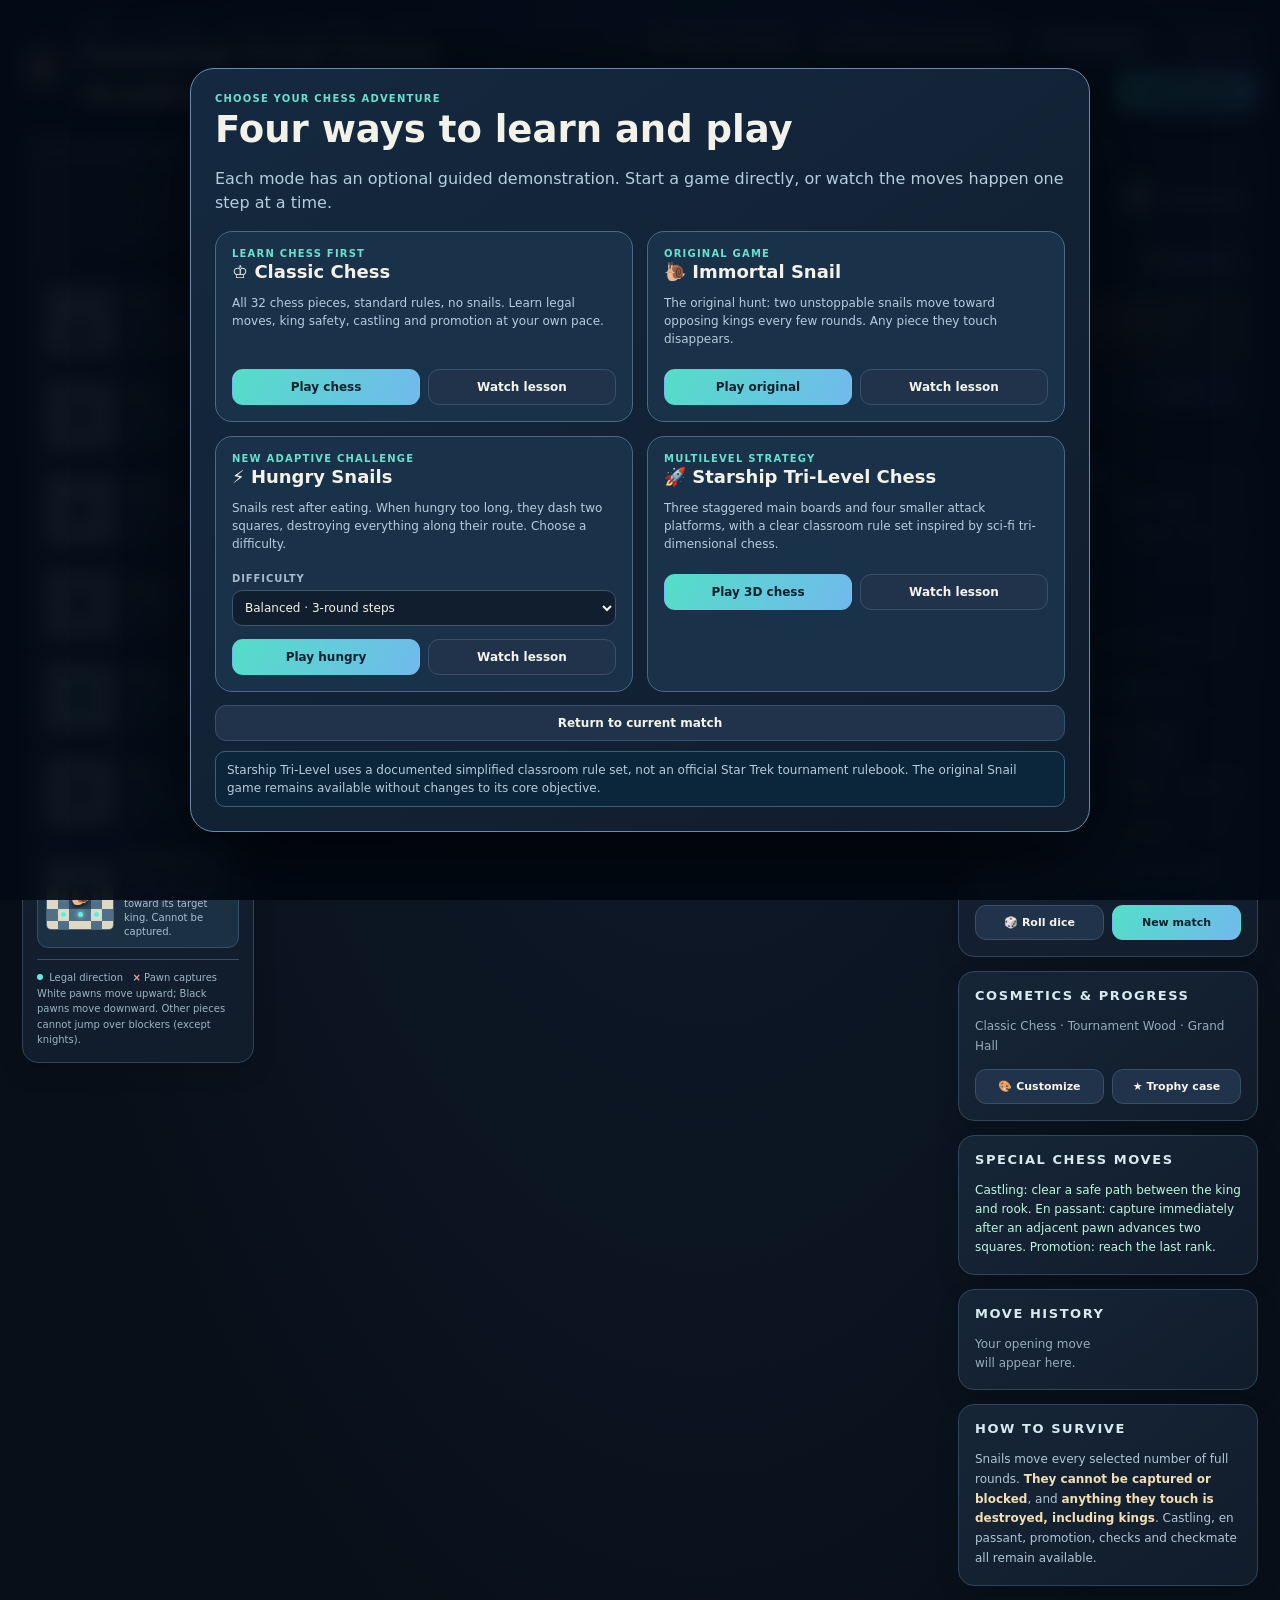
==== commit a210b821: "Add files via upload" ====
--- a/index.html
+++ b/index.html
@@ -2,7 +2,7 @@
 <html lang="en">
 <head>
 <meta charset="UTF-8"/><meta name="viewport" content="width=device-width,initial-scale=1.0"/>
-<title>Immortal Snail Chess Academy · v2.0</title>
+<title>Immortal Snail Chess Academy · v2.1</title>
 <style>
 :root{color-scheme:dark;--bg:#0a111d;--panel:#142235;--edge:#2b3d52;--text:#f3f2e9;--muted:#9caec1;--mint:#61e3cb;--gold:#f9ce7d;--red:#ff767b}
 *{box-sizing:border-box}body{margin:0;font-family:Inter,ui-sans-serif,system-ui,-apple-system,BlinkMacSystemFont,'Segoe UI',sans-serif;background:radial-gradient(ellipse at 55% -15%,#23445a 0%,#0e1928 36%,#080f19 80%);min-height:100vh;color:var(--text)}button,select{font:inherit}button{cursor:pointer;border:1px solid #385069;color:#f5f4ed;background:#20334a;border-radius:11px;padding:10px 14px;font-weight:680;transition:.16s transform,.16s background,.16s border}button:hover{background:#2e4661;border-color:#5a7996}button:active{transform:translateY(1px) scale(.98)}button:focus-visible,select:focus-visible{outline:3px solid #7fead4;outline-offset:2px}button.primary{background:linear-gradient(120deg,#54dec8,#71b9ed);color:#09212c;border-color:transparent}button.primary:hover{filter:brightness(1.08)}button.danger{border-color:#7e5360;background:#352636}button:disabled{opacity:.46;cursor:not-allowed}.app{max-width:1540px;margin:auto;padding:22px 22px 26px}.header{display:flex;justify-content:space-between;gap:16px;align-items:center;margin-bottom:17px}.brand{display:flex;gap:13px;align-items:center}.brandmark{display:grid;place-items:center;width:51px;height:51px;border-radius:15px;background:linear-gradient(145deg,#27465a,#223246);border:1px solid #4e7080;font-size:29px;box-shadow:0 12px 30px #0004}.eyebrow{text-transform:uppercase;letter-spacing:.23em;font-size:10px;font-weight:900;color:var(--mint)}h1{font-weight:900;letter-spacing:-.045em;margin:2px 0 0;font-size:clamp(24px,2.5vw,37px)}.top-actions{display:flex;gap:8px;flex-wrap:wrap;justify-content:flex-end}.layout{display:grid;grid-template-columns:minmax(0,1fr) 328px;gap:17px}.arena{position:relative;overflow:hidden;border:1px solid #32495e;border-radius:20px;background:linear-gradient(180deg,#1c344a,#0d1a29);min-height:665px;box-shadow:0 18px 55px #0005}.arena:before{content:"";position:absolute;inset:0;pointer-events:none;background:radial-gradient(circle at 53% 46%,#567f9030,transparent 62%);z-index:1}.arena-head{position:absolute;left:22px;right:22px;top:17px;z-index:3;display:flex;justify-content:space-between;gap:16px;pointer-events:none}.roundname{font-size:10px;color:#90abb9;font-weight:800;letter-spacing:.14em;text-transform:uppercase}.turnlabel{font-size:22px;font-weight:850;letter-spacing:-.025em;margin-top:5px;text-shadow:0 2px 7px #091020}.status-note{font-size:12px;color:#a3bac9;margin-top:3px;max-width:330px}.countdown{border:1px solid #53727683;background:#0d2533d9;backdrop-filter:blur(7px);padding:9px 13px;border-radius:13px;text-align:right;white-space:nowrap}.countdown b{display:block;color:#f2d28c;font-size:20px}.countdown small{color:#a5c9cb;font-size:10px;font-weight:850;text-transform:uppercase;letter-spacing:.1em}.scene{display:block;width:100%;height:665px;touch-action:none;cursor:grab;outline:none}.scene.selectable{cursor:pointer}.scene:active{cursor:grabbing}.arena-foot{position:absolute;bottom:15px;left:17px;right:17px;z-index:3;display:flex;align-items:center;justify-content:space-between;gap:10px;pointer-events:none}.legend{font-size:11px;color:#b8c7d7;background:#0b1a2dbd;border:1px solid #4660736b;border-radius:100px;padding:9px 13px;backdrop-filter:blur(8px)}.camera-buttons{display:flex;gap:7px;pointer-events:auto}.camera-buttons button{padding:8px 11px;background:#15293ddd;font-size:12px;backdrop-filter:blur(8px)}.side{display:flex;flex-direction:column;gap:14px}.panel{border:1px solid #314459;border-radius:16px;background:linear-gradient(145deg,#172739e8,#121d2cf2);padding:16px;box-shadow:0 9px 25px #0002}.panel h2{font-size:13px;text-transform:uppercase;letter-spacing:.12em;color:#d9e9f0;margin:0 0 14px}.versus{display:flex;justify-content:space-between;align-items:center;padding:6px 0 13px;gap:8px}.player{display:flex;align-items:center;gap:9px;font-weight:800;font-size:14px}.player-icon{width:35px;height:35px;border-radius:10px;display:grid;place-items:center;font-size:24px;background:linear-gradient(145deg,#e5e9e0,#a7aba9);color:#223041}.player-icon.dark{background:linear-gradient(145deg,#3d455c,#1b2636);color:#f6dfb3;border:1px solid #637084}.vs{font-size:11px;color:#7890a4;font-weight:900}.snailrow{display:flex;justify-content:space-between;align-items:center;gap:9px;border-top:1px solid #34475b;padding-top:13px;margin-top:3px}.snailpill{font-size:12px;background:#213649;border:1px solid #375c63;padding:8px 9px;border-radius:10px;color:#c8e7e7;font-weight:730}.bar{height:7px;border-radius:9px;background:#24364d;overflow:hidden;margin:12px 0 4px}.bar span{display:block;width:0%;height:100%;background:linear-gradient(90deg,#50c4b6,#ffe092);transition:width .33s}.options{display:grid;grid-template-columns:1fr 1fr;gap:10px}.field label{font-size:10px;color:#a8bbcd;text-transform:uppercase;letter-spacing:.09em;display:block;margin-bottom:6px;font-weight:850}.field select{border:1px solid #42546b;background:#101e2e;padding:9px 8px;border-radius:10px;color:var(--text);width:100%;font-size:12px;outline:none}.switches{margin-top:12px;display:flex;gap:12px;flex-wrap:wrap}.switches label{font-size:12px;color:#bdcddd;display:flex;gap:6px;align-items:center;cursor:pointer}.switches input{accent-color:#69dac7}.action-row{display:flex;gap:8px;margin-top:13px}.action-row button{flex:1;font-size:12px;padding:10px 8px}.move-list{display:grid;grid-template-columns:repeat(2,minmax(0,1fr));gap:7px;max-height:155px;overflow:auto}.move-chip{padding:8px;border-radius:9px;background:#203044;color:#c5d5e4;font-size:12px;white-space:nowrap;overflow:hidden;text-overflow:ellipsis}.move-chip strong{color:var(--mint);margin-right:4px}.empty{font-size:12px;line-height:1.6;color:#99abba}.rules{font-size:12px;color:#b3c5d4;line-height:1.65}.rules b{color:#f1dfb4}.footer{margin-top:13px;font-size:10px;color:#8299ac;letter-spacing:.015em}.notice{position:absolute;left:50%;top:20%;transform:translate(-50%,-14px) scale(.96);padding:15px 24px;color:#ecfaf7;border:1px solid #82f5d6;background:#123a40df;border-radius:17px;font-weight:900;font-size:clamp(17px,3vw,30px);z-index:6;text-align:center;box-shadow:0 15px 75px #0008;pointer-events:none;opacity:0;transition:.27s;backdrop-filter:blur(10px)}.notice.show{opacity:1;transform:translate(-50%,0) scale(1)}.winner{position:absolute;inset:0;z-index:8;background:#08121bd9;display:none;align-items:center;justify-content:center;text-align:center;backdrop-filter:blur(8px)}.winner.show{display:flex}.winner-card{padding:28px;border:1px solid #7fb4ba;border-radius:22px;max-width:380px;background:linear-gradient(145deg,#183e4c,#192539);box-shadow:0 26px 85px #0008}.winner .trophy{font-size:58px}.winner h3{font-size:30px;line-height:1.1;margin:12px 0}.winner p{color:#b5cad9;font-size:13px;line-height:1.6}.winner button{width:100%;margin-top:12px}.promotion{position:fixed;inset:0;display:none;align-items:center;justify-content:center;z-index:15;background:#030c17b8;backdrop-filter:blur(3px)}.promotion.show{display:flex}.promotion-content{padding:26px;background:#1a2c40;border:1px solid #5d819b;border-radius:20px;text-align:center}.promotion-content h3{margin-top:0}.promotion-grid{display:flex;gap:8px}.promotion-grid button{font-size:35px;min-width:62px}.mobile-hint{display:none}
@@ -57,11 +57,31 @@
 @media(max-width:990px){.layout{grid-template-columns:minmax(0,1fr) 280px;gap:14px}.arena{grid-column:1;grid-row:1}.side{grid-column:2;grid-row:1 / span 2}.move-reference{grid-column:1;grid-row:2}.guide-list{display:grid;grid-template-columns:repeat(2,minmax(0,1fr))}.guide-piece{grid-template-columns:62px minmax(0,1fr)}.guide-grid{width:62px}}
 @media(max-width:790px){.layout{display:flex;flex-direction:column}.arena,.side,.move-reference{width:100%;order:0}.arena{order:1}.move-reference{order:2}.side{order:3}.guide-list{grid-template-columns:repeat(2,minmax(0,1fr))}.move-reference{padding:14px}}
 @media(max-width:480px){.guide-list{grid-template-columns:1fr 1fr}.guide-piece{grid-template-columns:1fr;justify-items:center;text-align:center;min-height:115px;gap:3px}.guide-grid{width:65px}.guide-description{font-size:10px}.dice-card{padding:18px}}
+
+/* Chess Academy v2.1 · Cosmetic Studio */
+.studio-backdrop{position:fixed;inset:0;background:#040d17ef;z-index:44;display:grid;place-items:center;padding:15px;backdrop-filter:blur(10px);overflow:auto}
+.studio-backdrop[hidden]{display:none}
+.studio-dialog{width:min(1020px,100%);max-height:93vh;overflow:auto;border-radius:23px;background:#14283b;border:1px solid #6387a1;padding:23px;box-shadow:0 25px 90px #000b}
+.studio-head{display:flex;justify-content:space-between;gap:15px;align-items:start;flex-wrap:wrap}.studio-head h2{margin:5px 0 7px;font-size:clamp(24px,4vw,35px)}
+.studio-head p,.studio-tip{margin:0;color:#b7cdda;line-height:1.55;font-size:12px}
+.studio-xp{font-size:13px;background:#0e2132;border-radius:12px;padding:12px;border:1px solid #597991;color:#ffdf9b;font-weight:800}
+.studio-meter{height:9px;background:#0b1c2d;overflow:hidden;border-radius:12px;margin-top:14px}.studio-meter>span{display:block;height:100%;background:linear-gradient(90deg,#5de4ca,#f4cb72);transition:width .25s}
+.studio-section h3{font-size:13px;color:#d5eef0;text-transform:uppercase;letter-spacing:.11em;margin:23px 0 10px}
+.skin-grid{display:grid;grid-template-columns:repeat(4,minmax(0,1fr));gap:10px}
+.skin-card{display:flex;flex-direction:column;align-items:stretch;gap:5px;text-align:left;border:1px solid #45647a;background:#1c344a;padding:11px 10px;border-radius:14px;min-height:140px}
+.skin-card strong{font-size:12px}.skin-card small{color:#afc6d2;font-size:10px;line-height:1.4}.skin-card .skin-art{height:58px;font-size:37px;display:grid;place-items:center;border-radius:9px;background:linear-gradient(145deg,var(--swatch1),var(--swatch2));text-shadow:1px 3px 8px #0007}
+.skin-card.equipped{border:2px solid #6de5c9;background:#204459}.skin-card.previewing{border-color:#f5d08e}.skin-card.locked{background:#182b3b}
+.skin-card .skin-status{font-size:10px;color:#99f2d6;font-weight:800;margin-top:auto}.skin-card.locked .skin-status{color:#f2d39a}
+.studio-foot{margin-top:20px;display:flex;gap:10px;justify-content:space-between;align-items:center;flex-wrap:wrap;border-top:1px solid #3b596b;padding-top:15px}
+.studio-badges{display:flex;gap:7px;flex-wrap:wrap;margin-top:10px}.studio-badges span{font-size:10px;background:#203c4b;border:1px solid #4a7b83;padding:6px 9px;border-radius:100px}
+.studio-preview{color:#ffd48c;font-size:11px}
+@media(max-width:700px){.skin-grid{grid-template-columns:repeat(2,minmax(0,1fr))}.studio-dialog{padding:16px}.skin-card{min-height:132px}}
+
 </style>
 </head>
 <body>
 <div class="app">
-<header class="header"><div class="brand"><div class="brandmark">🐌</div><div><div class="eyebrow">Chess Academy · Four game modes · v2.0</div><h1>Immortal Snail Chess Academy</h1></div></div><div class="top-actions"><button id="chooseModeBtn">▦ Modes & lessons</button><button id="soundBtn" title="Toggle synthesized sounds">♪ Sound on</button><button id="undoTop">↶ Undo</button><button id="resetTop" class="primary">↻ New game</button></div></header>
+<header class="header"><div class="brand"><div class="brandmark">🐌</div><div><div class="eyebrow">Chess Academy · Four game modes · v2.1</div><h1>Immortal Snail Chess Academy</h1></div></div><div class="top-actions"><button id="studioBtn">🎨 Style Studio</button><button id="chooseModeBtn">▦ Modes & lessons</button><button id="soundBtn" title="Toggle synthesized sounds">♪ Sound on</button><button id="undoTop">↶ Undo</button><button id="resetTop" class="primary">↻ New game</button></div></header>
 <main class="layout">
 <aside class="move-reference panel" aria-label="Chess piece movement reference"><h2>How pieces move</h2><p class="guide-intro">Click a piece to see its legal destinations. Special moves are announced when available. In snail modes, snails cannot be captured, blocked, or stopped by chess pieces.</p><div id="moveGuide" class="guide-list"></div><div class="guide-legend"><span class="guide-key"></span> Legal direction &nbsp; <span class="guide-x">×</span> Pawn captures<br>White pawns move upward; Black pawns move downward. Other pieces cannot jump over blockers (except knights).</div></aside>
 <section class="arena"><div class="arena-head"><div><div class="roundname" id="roundText">THE HUNT BEGINS</div><div class="turnlabel" id="turnText">White to move</div><div class="status-note" id="subtitle">Select a chess piece to see legal moves.</div></div><div class="countdown" id="countdownBox"><small>Snails move in</small><b id="countText">6 turns</b></div></div><canvas id="scene" class="scene selectable" tabindex="0" aria-label="Interactive 3D chess game. Click a piece and a highlighted square to move it."></canvas><div class="notice" id="notice"></div><div id="diceOverlay" class="dice-overlay" role="status" aria-live="polite"><div class="dice-card"><span class="die-face" id="dieFace">⚄</span><div class="dice-headline" id="diceHeadline">Rolling for first move…</div><div class="dice-detail" id="diceDetail">Odd roll = White · Even roll = Black</div></div></div><div class="arena-foot"><span class="legend" id="arenaLegend">Drag to rotate · Scroll to zoom · Tap to move</span><div class="camera-buttons"><button id="cameraHome" title="Return to angled view">◈ 3D</button><button id="cameraTop" title="View from overhead">▣ Top</button><button id="cameraFlip" title="Rotate the board 180 degrees">⟳ Flip</button></div></div><div class="mobile-hint">Tap a piece, then a highlighted square</div><div class="winner" id="winner"><div class="winner-card"><div class="trophy" id="winIcon">🏆</div><h3 id="winTitle">Victory!</h3><p id="winDetails"></p><button class="primary" id="winAgain">Play again</button></div></div></section>
@@ -71,6 +91,7 @@
 <div class="color-team"><label for="blackColor">Black team</label><div class="color-line"><input id="blackColor" type="color" value="#39445d" aria-label="Black team piece color"><select id="blackPreset" aria-label="Black team color preset"><option value="custom">Custom</option><option value="#39445d" selected>Midnight</option><option value="#e7e9da">Ivory</option><option value="#e2b947">Gold</option><option value="#ed6584">Rose</option><option value="#3fa3d8">Sky blue</option><option value="#74c18e">Mint</option><option value="#ad81dc">Lavender</option><option value="#db694a">Coral</option></select></div></div>
 </div><p id="colorHelp" class="color-help" role="status" aria-live="polite">Pick a preset or any custom color. The pieces change instantly without restarting.</p></div>
 <div class="footer">Opponent, snail speed and first-move settings apply at the start of a new game. Piece colors update immediately.</div><div class="action-row"><button id="rollBtn" title="Roll a six-sided die to randomly decide who moves first">🎲 Roll dice</button><button id="resetSide" class="primary">New match</button></div></div>
+<div class="panel"><h2>Cosmetics & progress</h2><p class="empty" id="styleSummary">Classic pieces · Tournament board</p><div class="action-row"><button id="studioSideBtn">🎨 Customize</button><button id="trophyBtn">★ Trophy case</button></div></div>
 <div class="panel"><h2>Special chess moves</h2><div class="special-tip" id="specialTips">Special moves become available when their setup is legal.</div></div><div class="panel"><h2>Move history</h2><div class="move-list" id="moveLog"><div class="empty">Your opening move will appear here.</div></div></div>
 <div class="panel rules-panel"><h2 id="rulesHeading">How to survive</h2><div class="rules" id="ruleBody">Chess rules include <b>castling, en passant, promotion, and checks</b>. Snails occupy squares like indestructible obstacles, so you cannot move onto or through them. Every <b>three complete rounds</b>, both immortal snails crawl one square toward the enemy king. <b>They cannot be captured or blocked.</b> Anything they reach is destroyed, including kings. Win by checkmate or catching the enemy king with a snail. Look out for the <b>glowing warning squares</b> before they move.<br/><br/>Use the mouse to orbit the real 3D board, or switch to the overhead view for precise play.</div></div></aside></main>
 </div>
@@ -91,6 +112,11 @@
 </div>
 <div class="learning-drawer" id="lessonDrawer" role="region" aria-live="polite" aria-label="Guided demonstration"><div class="mode-label" id="lessonTitle">Guided demonstration</div><strong id="lessonCount">Step 1</strong><p id="lessonText"></p><div class="action-row"><button id="lessonBack">◀ Previous</button><button class="primary" id="lessonNext">Next move ▶</button><button id="lessonExit">Finish & play</button></div></div>
 <div class="promotion" id="promotion"><div class="promotion-content"><h3>Promote your pawn</h3><div class="promotion-grid" id="promoChoices"></div></div></div>
+<div id="studioBackdrop" class="studio-backdrop" hidden role="dialog" aria-modal="true" aria-labelledby="studioTitle"><section class="studio-dialog">
+ <div class="studio-head"><div><div class="mode-label">Chess Academy · Shared cosmetics</div><h2 id="studioTitle">Style Studio & Trophy Case</h2><p>Choose pieces, boards, arenas and snails. Your unlocks are saved in this browser and shared with Starship Tri-Level Chess.</p></div><div class="studio-xp" id="studioXP">0 XP earned</div></div><div class="studio-meter"><span id="studioMeter"></span></div><p class="studio-tip" id="studioNext"></p>
+ <div id="studioCatalog"></div><div class="studio-section"><h3>Achievements</h3><div id="studioBadges" class="studio-badges"></div></div>
+ <div class="studio-foot"><button class="danger" id="resetProfile">Reset local progress</button><span class="studio-tip">Locked styles can be previewed during this visit. Closing Style Studio restores your last unlocked selection.</span><button class="primary" id="closeStudio">Save selection & close</button></div>
+ </section></div>
 <script>
 'use strict';
 (()=>{
@@ -209,25 +235,133 @@
  if(type==='q'){m.lathe([[.28,.15],[.38,.14],[.55,.16],[.65,.215],[.73,.19]],main);m.lathe([[.70,.22],[.72,.23],[.75,.18]],trim);for(let i=0;i<7;i++){let a=i*Math.PI*2/7;m.tube([[.16*Math.cos(a),.72,.16*Math.sin(a)],[.25*Math.cos(a),.95,.25*Math.sin(a)]],.035,light);m.sphere(.25*Math.cos(a),.97,.25*Math.sin(a),.072,.07,.072,trim);}m.sphere(0,.82,0,.09,.09,.09,light);}
  if(type==='k'){m.lathe([[.28,.17],[.47,.16],[.63,.19],[.81,.19],[.88,.155]],main);m.lathe([[.68,.21],[.705,.215]],trim);m.box(0,.99,0,.085,.34,.09,trim);m.box(0,1.035,0,.28,.095,.095,light);m.sphere(0,1.17,0,.063,.065,.063,trim);}
  if(type==='n'){m.lathe([[.28,.17],[.36,.19],[.5,.15]],main);m.box(0,.54,0,.26,.25,.25,shade);m.sphere(-.01,.72,-.045,.20,.27,.18,main);m.box(0,.81,-.20,.31,.16,.24,main);m.sphere(-.16,.795,-.19,.066,.065,.065,light);m.box(-.08,1.0,-.05,.075,.20,.07,main);m.box(.11,1.0,-.05,.075,.20,.07,main);m.sphere(-.14,.85,-.18,.03,.032,.031,trim);}
+
+ const style=visual.pieces;
+ if(style==='robot'){
+   // Blocky robotic chassis, visor, antennas and shoulder plating, varying by chess type.
+   m.box(0,.48,0,.32,.22,.31,shade);m.box(0,.61,-.135,.27,.13,.075,light);
+   for(const a of [-1,1]){m.box(a*.22,.47,0,.08,.24,.20,trim);m.sphere(a*.095,.65,-.18,.046,.032,.03,'#72f3eb',9,6);}
+   if(type==='n'){m.box(0,.84,-.28,.29,.12,.18,main);m.sphere(-.12,.85,-.38,.045,.04,.025,'#78fff3',9,6);}
+   if(type==='k'||type==='q'){for(const x of [-.16,.16])m.tube([[x,.83,0],[x,1.07,0]],.025,'#82ecf4');}
+ }else if(style==='fantasy'){
+   // Creature-like horned silhouettes and gemstone armor, with unique knight muzzle.
+   m.sphere(0,.48,-.16,.16,.12,.11,trim,12,8);
+   for(const a of [-1,1]){m.tube([[a*.19,.62,0],[a*.30,.82,-.07],[a*.22,1.02,-.10]],.048,light,8);}
+   if(type==='n'){m.tube([[.07,.84,-.22],[.21,1.04,-.22]],.045,trim,7);m.sphere(-.18,.79,-.29,.075,.068,.06,trim);}
+   if(type==='b'||type==='q')m.sphere(0,1.00,0,.09,.13,.09,'#83e6ca',9,8);
+ }else if(style==='cosmic'){
+   // Constellation armor, small orbit spheres and luminous energy rings.
+   m.lathe([[.61,.22],[.625,.30],[.65,.22]],'#8ccfff',28);
+   for(let j=0;j<3;j++){const a=j*2.094;m.sphere(Math.cos(a)*.25,.66,Math.sin(a)*.25,.063,.063,.063,j===0?'#f8d5ff':'#93d8ff',9,6);}
+   if(type==='n'){m.sphere(-.08,.83,-.26,.09,.065,.07,'#9be6ff',9,6);}
+   if(type==='k'||type==='q')m.sphere(0,1.18,0,.09,.09,.09,'#ddbcff',10,8);
+ }
  return upload(m);}
 const teamColors={white:'#e7e9da',black:'#39445d'};
+
+// Shared local-only achievements / cosmetics. Never send student data to a server.
+const STYLE_KEY='chess-academy-cosmetics-v21';
+const STYLE_CATALOG={
+ pieces:[['classic','Classic Chess','♞',0,'#445e78','#172438'],['robot','Robot Legion','🤖',120,'#3c8794','#1d3545'],['fantasy','Mythic Kingdom','🐉',260,'#694a8b','#273a43'],['cosmic','Cosmic Guardians','✦',450,'#3a4c98','#0b223c']],
+ board:[['wood','Tournament Wood','♜',0,'#dcc9a6','#476782'],['neon','Neon Circuit','◇',150,'#195373','#101b40'],['stone','Ancient Stone','♜',300,'#a7a59b','#465158'],['starship','Starship Deck','⬡',500,'#5f93a6','#142b48']],
+ arena:[['hall','Grand Hall','🏰',0,'#6b6970','#253b50'],['forest','Enchanted Forest','🌲',100,'#3e7359','#152b32'],['volcano','Lava Fortress','🌋',240,'#aa4e35','#32233e'],['space','Moon Base','✧',400,'#345a9c','#101b36']],
+ snail:[['classic','Original Snails','🐌',0,'#a66f68','#277f7a'],['robot','Mecha Snails','⚙',130,'#446b8e','#192e4f'],['slime','Slime Snails','◉',270,'#b86cc6','#3e8b74'],['cosmic','Nebula Snails','☄',430,'#445ac8','#533b9f']]
+};
+const BOARD_PALETTE={wood:{light:'#e6d8bd',dark:'#416276',edge:'#1b3344',trim:'#7c704f',floor:'#132535',bg:'#0b1a2d'},neon:{light:'#397d8e',dark:'#101e43',edge:'#0e4564',trim:'#50d8ed',floor:'#08152f',bg:'#07162c'},stone:{light:'#bfc1b9',dark:'#65717b',edge:'#444d57',trim:'#d6bf81',floor:'#262e33',bg:'#202e32'},starship:{light:'#8bb4c7',dark:'#1a3655',edge:'#174660',trim:'#78d9e2',floor:'#081b2d',bg:'#081528'}};
+const ARENA_PALETTE={hall:['#27445b','#0b1726'],forest:['#2c6347','#091f28'],volcano:['#713f37','#241529'],space:['#19336b','#060e25']};
+const blankProfile=()=>({xp:0,matches:0,wins:0,lessons:0,moves:0,castles:0,captures:0,promotions:0,enPassant:0,snailSurvivals:0,selected:{pieces:'classic',board:'wood',arena:'hall',snail:'classic'}});
+function loadProfile(){let p=blankProfile();try{const s=JSON.parse(localStorage.getItem(STYLE_KEY)||'null');if(s&&typeof s==='object'){for(const k of Object.keys(p))if(k!=='selected'&&Number.isFinite(s[k]))p[k]=Math.max(0,Math.min(100000,s[k]));if(s.selected&&typeof s.selected==='object')for(const kind of Object.keys(p.selected))if(STYLE_CATALOG[kind].some(c=>c[0]===s.selected[kind]&&c[3]<=p.xp))p.selected[kind]=s.selected[kind];}}catch(e){}return p;}
+let profile=loadProfile(),visual={...profile.selected},studioPreview=false,recordedMatch=false,matchMoveCount=0;
+function saveProfile(){try{localStorage.setItem(STYLE_KEY,JSON.stringify(profile));}catch(e){/* limited/private storage: styles still work this session */}}
+const owned=(kind,id)=>STYLE_CATALOG[kind].some(c=>c[0]===id&&c[3]<=profile.xp);
+function reward(type){if(lesson)return;let earned=0;
+ if(type==='move'){profile.moves++;matchMoveCount++;earned=matchMoveCount<=14?3:0;if(matchMoveCount===10)earned+=20;}
+ if(type==='capture'){profile.captures++;earned=8;}
+ if(type==='castle'){profile.castles++;earned=40;}
+ if(type==='promotion'){profile.promotions++;earned=55;}
+ if(type==='enpassant'){profile.enPassant++;earned=60;}
+ if(type==='end'&&!recordedMatch){recordedMatch=true;profile.matches++;earned=90;if(gameResult(state).includes('wins')&&((state.t===-1&&settings.mode==='bot')||settings.mode==='local')){profile.wins++;earned+=45;}}
+ if(type==='lesson'){profile.lessons++;earned=65;}
+ if(type==='snail'){profile.snailSurvivals++;earned=12;}
+ profile.xp+=earned;saveProfile();if(earned&&type!=='move'){renderStudio();}
+}
+const styleBadges=()=>[['First Steps',profile.moves>=1],['Opening Explorer',profile.moves>=10],['Chess Scholar',profile.lessons>=1],['Tactician',profile.captures>=3],['Castling Expert',profile.castles>=1],['Promotion Master',profile.promotions>=1],['Snail Survivor',profile.snailSurvivals>=1],['Veteran',profile.matches>=3]];
+function styleTitle(kind,id){const rec=STYLE_CATALOG[kind].find(x=>x[0]===id);return rec?rec[1]:id;}
+function renderStudio(){const root=document.getElementById('studioCatalog');if(!root)return;
+ root.replaceChildren();for(const [kind,title] of [['pieces','3D Piece Collection'],['board','Chessboard Materials'],['arena','World & Arena Backgrounds'],['snail','Snail Skins · Snail Modes Only']]){
+  const section=document.createElement('section');section.className='studio-section';const h=document.createElement('h3');h.textContent=title;section.append(h);const grid=document.createElement('div');grid.className='skin-grid';
+  for(const [id,name,icon,cost,c1,c2] of STYLE_CATALOG[kind]){const ok=profile.xp>=cost,active=visual[kind]===id;const b=document.createElement('button');b.type='button';b.className='skin-card'+(ok?'':' locked')+(active&&ok?' equipped':active?' previewing':'');b.style.setProperty('--swatch1',c1);b.style.setProperty('--swatch2',c2);
+   const art=document.createElement('span');art.className='skin-art';art.textContent=icon;const label=document.createElement('strong');label.textContent=name;const sub=document.createElement('small');sub.textContent=kind==='snail'?'Snail and Hungry Snail modes':kind==='pieces'?'All chess game modes':'All boards, including Starship';const stat=document.createElement('span');stat.className='skin-status';stat.textContent=ok?(active?'✓ Equipped':'Equip'):(active?'Previewing · locked':`Preview · unlock at ${cost} XP`);
+   b.append(art,label,sub,stat);b.onclick=()=>{visual[kind]=id;studioPreview=!ok;if(ok){profile.selected[kind]=id;saveProfile();}applyVisualStyle();renderStudio();};grid.append(b);
+  }section.append(grid);root.append(section);}
+ document.getElementById('studioXP').textContent=`★ ${profile.xp} XP · ${profile.matches} matches · ${profile.lessons} lessons`;
+ const next=[...new Set(Object.values(STYLE_CATALOG).flatMap(cat=>cat.map(c=>c[3])))].filter(x=>x>profile.xp).sort((a,b)=>a-b)[0];document.getElementById('studioNext').textContent=next?`${next-profile.xp} XP to your next unlock · Complete lessons, play games and use special moves to earn XP.`:'All cosmetic styles unlocked. Keep practicing for achievements!';document.getElementById('studioMeter').style.width=next?Math.min(100,(profile.xp/next)*100)+'%':'100%';
+ document.getElementById('studioBadges').replaceChildren(...styleBadges().map(([name,has])=>{let tag=document.createElement('span');tag.textContent=(has?'★ ':'◇ ')+name;tag.style.opacity=has?'1':'.5';return tag;}));
+}
+function openStudio(){document.getElementById('studioBackdrop').hidden=false;renderStudio();}
+function closeStudio(){visual={...profile.selected};studioPreview=false;applyVisualStyle();document.getElementById('studioBackdrop').hidden=true;}
+
 const pieces={};
 function rebuildPieceMeshes(){for(const old of Object.values(pieces)){if(old&&old.buffer)gl.deleteBuffer(old.buffer);}for(const p of ['p','r','n','b','q','k']){pieces[p+'w']=buildPiece(p,true);pieces[p+'b']=buildPiece(p,false);}}
 rebuildPieceMeshes();
-function makeSnail(id){let m=new Mesh(),body=id===0?'#f3a868':'#5fddc4',bodyLight=id===0?'#ffe3aa':'#b7ffde',shell=id===0?'#a85863':'#38778b',curl=id===0?'#ffdda1':'#d1f5ff';
+function makeSnail(id){const style=visual.snail;let m=new Mesh(),body=id===0?'#f3a868':'#5fddc4',bodyLight=id===0?'#ffe3aa':'#b7ffde',shell=id===0?'#a85863':'#38778b',curl=id===0?'#ffdda1':'#d1f5ff';
+ if(style==='robot'){body=id===0?'#b3c2d2':'#779cae';bodyLight='#e3fcff';shell=id===0?'#415b85':'#274b6d';curl='#81ffea';}
+ if(style==='slime'){body=id===0?'#d870d4':'#70ed9c';bodyLight='#eaffc5';shell=id===0?'#7839a7':'#318264';curl='#fdf59e';}
+ if(style==='cosmic'){body=id===0?'#9597ee':'#80cde9';bodyLight='#dbf5ff';shell=id===0?'#494aa9':'#2d488e';curl='#e8b7ff';}
  m.sphere(.02,.14,.04,.38,.14,.23,body,18,10);m.sphere(0,.15,-.17,.23,.15,.14,bodyLight);m.sphere(-.08,.39,.10,.29,.30,.25,shell,18,12);m.sphere(-.10,.43,.11,.22,.22,.21,id===0?'#cf8272':'#65acaa',18,10);
  const spiral=[];for(let i=0;i<=54;i++){let t=i/54*Math.PI*3.7,r=.175*(1-i/54),cx=-.08+r*Math.cos(t),cy=.43+r*Math.sin(t);spiral.push([cx,cy,.324]);}m.tube(spiral,.018,curl,5);
  for(const xx of [-.13,.13]){m.tube([[xx,.21,-.15],[xx,.47,-.20],[xx,.55,-.21]],.036,body,8);m.sphere(xx,.565,-.225,.084,.082,.082,bodyLight);m.sphere(xx-.018,.57,-.283,.037,.036,.037,'#1b3442');}
+ if(style==='robot'){m.box(-.08,.43,.24,.22,.18,.08,'#9ceaff');for(const x of [-.19,.19])m.box(x,.11,-.03,.12,.06,.17,'#304e67');}
+ if(style==='slime'){for(const x of [-.20,0,.20])m.sphere(x,.085,.24,.07,.085,.07,bodyLight,9,6);}
+ if(style==='cosmic'){for(let i=0;i<5;i++){const a=i*1.2566;m.sphere(Math.cos(a)*.30,.47+Math.sin(a)*.14,.18,.04,.04,.04,'#e9cbfa',8,6);}}
  return upload(m);}
-const snails=[makeSnail(0),makeSnail(1)];
-let boardMesh=new Mesh();boardMesh.box(0,-.235,0,8.50,.36,8.50,'#1b3344');boardMesh.box(0,-.42,0,8.73,.10,8.73,'#7c704f');boardMesh.box(0,-.47,0,8.87,.09,8.87,'#102532');const boardBase=upload(boardMesh);
-const tiles=[];for(let r=0;r<8;r++)for(let c=0;c<8;c++){let m=new Mesh(),isDark=(r+c)%2===0; // a8 must be light; r0c0 even = light
- m.box(0,-.06,0,.995,.124,.995,isDark?'#e6d8bd':'#416276'); // even parity is light, swapped below
- tiles.push(upload(m));}
+let snails=[makeSnail(0),makeSnail(1)];
+let boardMesh=new Mesh();boardMesh.box(0,-.235,0,8.50,.36,8.50,'#1b3344');boardMesh.box(0,-.42,0,8.73,.10,8.73,'#7c704f');boardMesh.box(0,-.47,0,8.87,.09,8.87,'#102532');let boardBase=upload(boardMesh);
+const tiles=[];for(let r=0;r<8;r++)for(let c=0;c<8;c++){let m=new Mesh(),isLight=(r+c)%2===0;
+ m.box(0,-.06,0,.995,.124,.995,isLight?'#e6d8bd':'#416276');tiles.push(upload(m));}
 const squareOverlay=new Mesh();squareOverlay.box(0,.010,0,.94,.015,.94,'#ffffff');const tileHighlight=upload(squareOverlay);
 const ringMesh=new Mesh();ringMesh.lathe([[.005,.31],[.012,.33],[.022,.335],[.032,.31]],'#ffffff',32);const ring=upload(ringMesh);
 const shadowMesh=new Mesh();shadowMesh.lathe([[.005,.25],[.012,.35]],'#101623',24);const shadow=upload(shadowMesh);
-const floorMesh=new Mesh();floorMesh.box(0,-.62,0,200,.12,200,'#132535');const floor=upload(floorMesh);
+const floorMesh=new Mesh();floorMesh.box(0,-.62,0,200,.12,200,'#132535');let floor=upload(floorMesh);
+
+
+// Small original mesh environments surrounding the playable grid. All props are
+// outside board coordinates, so picking and chess moves are never affected.
+let scenery=[];
+function makeScenery(theme){for(const o of scenery)gl.deleteBuffer(o.mesh.buffer);scenery=[];
+ const add=(x,y,z,m,scale=1,angle=0)=>scenery.push({mesh:upload(m),x,y,z,scale,angle});
+ const coords=[[-5.65,-4.9],[-5.4,0],[-5.7,4.8],[5.75,-4.8],[5.6,0],[5.7,5.0],[-3.2,-5.65],[3.35,5.75]];
+ if(theme==='forest'){
+  for(let j=0;j<coords.length;j++){const [x,z]=coords[j],m=new Mesh(),height=.8+(j%3)*.25;
+   m.box(0,height*.36,0,.19,height*.8,.19,'#6b4936');
+   for(let k=0;k<3;k++)m.sphere(0,height*.65+k*.23,0,.51-k*.10,.37-k*.04,.51-k*.10,j%3?'#43846d':'#65a26a',12,7);
+   m.sphere(.3,.15,.27,.22,.20,.24,'#b9dd9f',9,6);add(x,0,z,m);}
+ } else if(theme==='volcano'){
+  for(let j=0;j<coords.length;j++){const [x,z]=coords[j],m=new Mesh();
+   m.box(0,.24,0,.65,.48,.68,'#524451');m.sphere(0,.65,0,.34,.35,.32,'#a44b41',11,6);
+   for(let i=0;i<4;i++){const a=i*1.57;m.sphere(Math.cos(a)*.31,.44,Math.sin(a)*.31,.07,.07,.07,'#ffac58',8,5);}
+   if(j%2===0)m.tube([[0,.54,0],[.13,1.24,0],[.25,1.50,.1]],.06,'#ffd06a',7);add(x,0,z,m);}
+ } else if(theme==='space'){
+  for(let j=0;j<coords.length;j++){const [x,z]=coords[j],m=new Mesh();
+   m.box(0,.48,0,.40,.95,.37,'#3f6986');m.box(0,.95,0,.60,.13,.60,'#7db8c9');
+   m.sphere(0,1.21,0,.17,.22,.17,j%2?'#8ce7ff':'#d4b7ff',12,7);
+   for(let k=0;k<3;k++)m.box(.21,.29+k*.22,-.19,.055,.06,.06,'#6feef3');add(x,0,z,m);}
+ } else {
+  for(let j=0;j<coords.length;j++){const [x,z]=coords[j],m=new Mesh();
+   m.box(0,.30,0,.50,.60,.50,'#475b66');m.box(0,.70,0,.66,.17,.66,'#bead88');
+   m.sphere(0,.99,0,.21,.25,.21,'#b9dae0',12,7);if(j%2===0)m.box(0,1.21,0,.12,.24,.12,'#d9c99d');add(x,0,z,m);}
+ }
+}
+function applyVisualStyle(){
+ const palette=BOARD_PALETTE[visual.board]||BOARD_PALETTE.wood;
+ for(let j=0;j<tiles.length;j++){gl.deleteBuffer(tiles[j].buffer);let m=new Mesh();m.box(0,-.06,0,.995,.124,.995,(Math.floor(j/8)+(j%8))%2===0?palette.light:palette.dark);tiles[j]=upload(m);}
+ gl.deleteBuffer(boardBase.buffer);const base=new Mesh();base.box(0,-.235,0,8.50,.36,8.50,palette.edge);base.box(0,-.42,0,8.73,.10,8.73,palette.trim);base.box(0,-.47,0,8.87,.09,8.87,palette.bg);boardBase=upload(base);
+ gl.deleteBuffer(floor.buffer);const ground=new Mesh();ground.box(0,-.62,0,200,.12,200,palette.floor);floor=upload(ground);makeScenery(visual.arena);
+ gl.deleteBuffer(snails[0].buffer);gl.deleteBuffer(snails[1].buffer);snails=[makeSnail(0),makeSnail(1)];rebuildPieceMeshes();
+ const backgrounds=ARENA_PALETTE[visual.arena]||ARENA_PALETTE.hall,cssBg=`radial-gradient(ellipse at 50% 30%,${backgrounds[0]},${backgrounds[1]} 75%)`;
+ document.querySelector('.arena').style.background=cssBg;document.getElementById('styleSummary').textContent=`${styleTitle('pieces',visual.pieces)} · ${styleTitle('board',visual.board)} · ${styleTitle('arena',visual.arena)}`;
+ const rgbv=rgb(backgrounds[1]);gl.clearColor(...rgbv,1);
+}
 const dustMesh=new Mesh();dustMesh.sphere(0,0,0,.07,.07,.07,'#ffe9aa',8,6);const dust=upload(dustMesh);
 const activeTrail=new Mesh();activeTrail.sphere(0,0,0,.27,.014,.25,'#ffffff',12,6);const trailGem=upload(activeTrail);
 let state=makeStart(),hist=[],notated=[],selected=-1,pending=[],settings={pace:3,mode:'bot',threats:true,effects:true},sceneYaw=.20,sceneElev=.96,sceneDist=(window.innerWidth<600?18.0:15.4),targetYaw=.2,targetElev=.96,targetDist=(window.innerWidth<600?18.0:15.4),fxMoves=[],fxSnails=[],fxDust=[],flash=[],noticeTimer=null,botTimer=null,moveTimer=null,rollTimer=null,rollFinish=null,rolling=false,animating=false,lastTs=0,soundOn=true,hintMove=null;
@@ -334,9 +468,10 @@
 function showPromotion(){const box=UI('promoChoices');box.innerHTML='';for(const m of pending){const bt=document.createElement('button');bt.textContent=({q:'♛',r:'♜',b:'♝',n:'♞'})[m[2]];bt.title=({q:'Queen',r:'Rook',b:'Bishop',n:'Knight'})[m[2]];bt.onclick=()=>{UI('promotion').classList.remove('show');doPlay(m);};box.appendChild(bt);}UI('promotion').classList.add('show');}
 function doPlay(m){clearAi();const old=state,fr=m[0],to=m[1],captured=old.b[to]!=='.'||m[3]==='ep',notation=moveName(old,m);hist.push({state:old,notes:notated.slice()});state=moveChess(old,m);notated.push({label:old.full+(old.t===1?'.':'…'),text:notation});selected=-1;hintMove=null;
  fxMoves.push({from:fr,to,piece:old.b[fr],start:performance.now(),duration:390});if(captured){particleBurst(to,2,20);playTone('capture');}else playTone('move');
+ if(!lesson){reward('move');if(captured)reward('capture');if(m[3]==='castle')reward('castle');if(m[3]==='ep')reward('enpassant');if(m[2])reward('promotion');}
  let movedSnails=false;
  if(activeVariant!=='classic'&&state.ply%(settings.pace*2)===0){const step=stepSnails(state);state={...step};fxSnails=step.events.positions.map(p=>({...p,start:performance.now()+280,duration:680}));for(const hit of step.events.victims)particleBurst(hit.cell,hit.id,35);movedSnails=true;playTone('snail');if(step.events.victims.length)notify('🐌 SNAIL ATTACK!',1850);else notify('THE SNAILS ARE COMING',1200);}
- animating=true;moveTimer=setTimeout(()=>{moveTimer=null;animating=false;updateUI();const outcome=gameResult(state);if(outcome){if(!outcome.startsWith('Draw'))playTone('win');return;}if(lesson)renderLesson();else if(settings.mode==='bot'&&state.t===-1)botTimer=setTimeout(botMove,420);},movedSnails?1050:410);
+ animating=true;moveTimer=setTimeout(()=>{moveTimer=null;animating=false;updateUI();const outcome=gameResult(state);if(!lesson&&activeVariant!=='classic'&&movedSnails&&state.b.indexOf('K')>=0)reward('snail');if(outcome){if(!lesson)reward('end');if(!outcome.startsWith('Draw'))playTone('win');return;}if(lesson)renderLesson();else if(settings.mode==='bot'&&state.t===-1)botTimer=setTimeout(botMove,420);},movedSnails?1050:410);
  updateUI();}
 function getBotMove(){const options=legal(state);if(!options.length)return null;
  let ranked=options.map(m=>{const s=moveChess(state,m);const snState=afterChessMove(s);let value=assess(snState,-1)+Math.random()*18;if(gameResult(snState)?.startsWith('Black wins'))value+=200000;return{m,s:snState,value};}).sort((a,b)=>b.value-a.value);
@@ -350,7 +485,7 @@
  lesson=null;UI('lessonDrawer').classList.remove('show');
  clearAi();clearInterval(rollTimer);clearTimeout(rollFinish);rollTimer=null;rollFinish=null;rolling=false;
  UI('diceOverlay').classList.remove('show','rolling');UI('promotion').classList.remove('show');
- state=makeStart();hist=[];notated=[];selected=-1;pending=[];fxMoves=[];fxSnails=[];fxDust=[];animating=false;hintMove=null;
+ recordedMatch=false;matchMoveCount=0;state=makeStart();hist=[];notated=[];selected=-1;pending=[];fxMoves=[];fxSnails=[];fxDust=[];animating=false;hintMove=null;
  settings.pace=Number(UI('pace').value);settings.mode=UI('mode').value;settings.threats=UI('showThreats').checked;settings.effects=UI('particlesToggle').checked;
  const first=forceRandom?'random':UI('firstPlayer').value;
  if(first==='random'){
@@ -378,7 +513,7 @@
  sceneYaw+=(targetYaw-sceneYaw)*.11;
  sceneElev+= (targetElev-sceneElev)*.11;sceneDist+=(targetDist-sceneDist)*.11;
  updateCamera();if(ctx2d){renderSoftware(ts);return;}gl.clear(gl.COLOR_BUFFER_BIT|gl.DEPTH_BUFFER_BIT);gl.uniformMatrix4fv(u.vp,false,camera.vp);
- draw(floor);draw(boardBase);
+ draw(floor);for(const item of scenery)draw(item.mesh,item.x,item.y,item.z,item.scale,item.angle);draw(boardBase);
  for(let r=0;r<8;r++)for(let c=0;c<8;c++){draw(tiles[r*8+c],c-3.5,0,r-3.5);}
  const validMoves=selected>=0?legal(state).filter(m=>m[0]===selected):[];const potential=snailThreatCells(state);
  gl.depthMask(false);
@@ -390,7 +525,8 @@
  gl.depthMask(true);
  for(let i=0;i<128;i++)if(isOn(i)&&state.b[i]!=='.'){const p=state.b[i],key=p.toLowerCase()+(side(p)===1?'w':'b');const [baseX,baseZ]=sqPos(i);let x=baseX,z=baseZ,y=0,scale=1;
  const move=fxMoves.find(a=>a.to===i&&a.piece===p);if(move){const t=Math.min(1,Math.max(0,(ts-move.start)/move.duration));if(t<1){const [ax,az]=sqPos(move.from);x=lerp(ax,baseX,ease(t));z=lerp(az,baseZ,ease(t));y=Math.sin(t*Math.PI)*.35;}}
- draw(shadow,baseX,.020,baseZ,.83,0,[1,1,1],1);draw(pieces[key],x,y,z,1,0);}
+ const pieceYaw=side(p)===1?0:Math.PI;
+ draw(shadow,baseX,.020,baseZ,.83,0,[1,1,1],1);draw(pieces[key],x,y,z,1,pieceYaw);}
  // Animated snails, shell, antennae and trailing slime.
  for(let k=0;k<(activeVariant==='classic'?0:2);k++){const sn=state.sn[k];for(let j=0;j<sn.trail.length;j++){let loc=sn.trail[j];const [x,z]=sqPos(loc);gl.depthMask(false);draw(trailGem,x,.035,z,.8,0,k===0?[1,.55,.3]:[.34,1,.85],(.09+j*.01));gl.depthMask(true);}
  let [x,z]=sqPos(sn.pos),phase=ts*.004+k*2.1,hover=.014*Math.sin(phase);let motion=fxSnails.find(a=>a.id===k);if(motion){let t=Math.max(0,Math.min(1,(ts-motion.start)/motion.duration));if(t<1){let [ax,az]=sqPos(motion.from);x=lerp(ax,x,ease(t));z=lerp(az,z,ease(t));hover+=.09*Math.sin(t*Math.PI);}}
@@ -404,20 +540,27 @@
 function project(x,y,z){const point=sub([x,y,z],camera.eye),forward=dot(point,camera.forward),right=dot(point,camera.right),up=dot(point,camera.up),factor=Math.tan(camera.fov/2),safe=Math.max(1,forward);return [canvas.width*(.5+right/(safe*factor*camera.aspect)*.5),canvas.height*(.5-up/(safe*factor)*.5),safe];}
 function polygon2(points,fill,stroke=null){ctx2d.beginPath();ctx2d.moveTo(points[0][0],points[0][1]);for(let i=1;i<points.length;i++)ctx2d.lineTo(points[i][0],points[i][1]);ctx2d.closePath();if(fill){ctx2d.fillStyle=fill;ctx2d.fill();}if(stroke){ctx2d.strokeStyle=stroke;ctx2d.lineWidth=1;ctx2d.stroke();}}
 function tilePoly(x,z,y=0,extent=.50){return [project(x-extent,y,z-extent),project(x+extent,y,z-extent),project(x+extent,y,z+extent),project(x-extent,y,z+extent)];}
-function renderSoftware(ts){const c=ctx2d,w=canvas.width,h=canvas.height;c.clearRect(0,0,w,h);let bg=c.createRadialGradient(w*.48,h*.55,5,w*.50,h*.6,w*.7);bg.addColorStop(0,'#274258');bg.addColorStop(1,'#091623');c.fillStyle=bg;c.fillRect(0,0,w,h);
+function renderSoftware(ts){const c=ctx2d,w=canvas.width,h=canvas.height;c.clearRect(0,0,w,h);let bg=c.createRadialGradient(w*.48,h*.55,5,w*.50,h*.6,w*.7);const arenaColors=ARENA_PALETTE[visual.arena]||ARENA_PALETTE.hall;bg.addColorStop(0,arenaColors[0]);bg.addColorStop(1,arenaColors[1]);c.fillStyle=bg;c.fillRect(0,0,w,h);
+ const environment=visual.arena;
+ // Keep scenery outside the interactive chessboard and away from the text overlay.
+ for(const [x,z] of [[-5.7,-5.3],[-5.9,1.5],[5.9,-3],[5.8,5.4]]){
+  const p=project(x,0,z),t=project(x,1.55,z),height=Math.abs(p[1]-t[1]);if(height<8||p[0]<-100||p[0]>w+100)continue;
+  c.save();c.globalAlpha=.5;c.textAlign='center';c.textBaseline='bottom';c.font=`${Math.min(95,Math.max(24,height))}px serif`;
+  c.fillText(environment==='forest'?'♠':environment==='volcano'?'▲':environment==='space'?'✦':'♜',p[0],p[1]);c.restore();
+ }
  const outer=tilePoly(0,0,-.34,4.40),surface=tilePoly(0,0,-.035,4.16);
- polygon2([outer[0],outer[1],surface[1],surface[0]],'#263c4c');polygon2([outer[1],outer[2],surface[2],surface[1]],'#142737');polygon2([outer[2],outer[3],surface[3],surface[2]],'#102332');polygon2(outer,'#bfa66a');polygon2(surface,'#16364a');
+ polygon2([outer[0],outer[1],surface[1],surface[0]],'#263c4c');polygon2([outer[1],outer[2],surface[2],surface[1]],'#142737');polygon2([outer[2],outer[3],surface[3],surface[2]],'#102332');const bp=BOARD_PALETTE[visual.board]||BOARD_PALETTE.wood;polygon2(outer,bp.trim);polygon2(surface,bp.edge);
  const cells=[];for(let r=0;r<8;r++)for(let x=0;x<8;x++){const worldX=x-3.5,worldZ=r-3.5,center=project(worldX,0,worldZ);cells.push({r,x,worldX,worldZ,depth:center[2]});}cells.sort((a,b)=>b.depth-a.depth);
  const opts=selected>=0?legal(state).filter(m=>m[0]===selected):[],targets=new Set(opts.map(m=>m[1])),until=settings.pace*2-(state.ply%(settings.pace*2));
  const potential=snailThreatCells(state);
- for(const t of cells){const idx=t.r*16+t.x,poly=tilePoly(t.worldX,t.worldZ,.012,.495),light=(t.x+t.r)%2===0;polygon2(poly,light?'#e9d9b9':'#3c5d71','#152e3a45');
+ for(const t of cells){const idx=t.r*16+t.x,poly=tilePoly(t.worldX,t.worldZ,.012,.495),light=(t.x+t.r)%2===0;polygon2(poly,light?bp.light:bp.dark,'#152e3a45');
  if(settings.threats&&potential.some(p=>p.cell===idx))polygon2(poly,potential.find(p=>p.cell===idx).id===0?'#d0786380':'#5bd6b080');
  if(selected===idx)polygon2(poly,'#eccd65aa');if(targets.has(idx)||hintMove?.[1]===idx){polygon2(poly,'#6eeac466');const mid=project(t.worldX,.028,t.worldZ),size=Math.abs(poly[1][0]-poly[0][0]);c.beginPath();c.arc(mid[0],mid[1],Math.max(4,size*.10),0,Math.PI*2);c.fillStyle='#d6fff2';c.fill();}
  const p=state.b[idx];if(p!=='.'){let xx=t.worldX,zz=t.worldZ,yy=0;const fx=fxMoves.find(a=>a.to===idx&&a.piece===p);if(fx){const tt=Math.min(1,(ts-fx.start)/fx.duration);if(tt<1){const old=sqPos(fx.from);xx=lerp(old[0],xx,ease(tt));zz=lerp(old[1],zz,ease(tt));yy=Math.sin(Math.PI*tt)*.36;}}
  const center=project(xx,.05+yy,zz),top=project(xx,.85+yy,zz),sz=Math.min(95,Math.max(28,Math.hypot(project(xx+.38,0,zz)[0]-project(xx-.38,0,zz)[0],project(xx+.38,0,zz)[1]-project(xx-.38,0,zz)[1])*.85));
  c.save();c.shadowColor='#000b';c.shadowBlur=sz*.28;c.beginPath();c.ellipse(center[0],center[1]+2,sz*.38,sz*.13,0,0,Math.PI*2);c.fillStyle='#0817258a';c.fill();c.restore();
  let gradient=c.createLinearGradient(center[0]-sz*.3,top[1],center[0]+sz*.3,center[1]);const white=side(p)===1,col=teamColors[white?'white':'black'];gradient.addColorStop(0,mixHex(col,'#ffffff',.48));gradient.addColorStop(.4,col);gradient.addColorStop(1,mixHex(col,'#07111f',.48));
- c.textAlign='center';c.textBaseline='middle';c.font=`${sz}px Georgia, 'DejaVu Sans', serif`;c.lineJoin='round';c.lineWidth=Math.max(2,sz*.12);c.strokeStyle=mixHex(col,'#081321',.75);c.strokeText(({K:'♔',Q:'♕',R:'♖',B:'♗',N:'♘',P:'♙',k:'♚',q:'♛',r:'♜',b:'♝',n:'♞',p:'♟'})[p],center[0],center[1]-sz*.50);c.fillStyle=gradient;c.fillText(({K:'♔',Q:'♕',R:'♖',B:'♗',N:'♘',P:'♙',k:'♚',q:'♛',r:'♜',b:'♝',n:'♞',p:'♟'})[p],center[0],center[1]-sz*.50);
+ c.textAlign='center';c.textBaseline='middle';c.font=`${sz}px Georgia, 'DejaVu Sans', serif`;c.lineJoin='round';c.lineWidth=Math.max(2,sz*.12);c.strokeStyle=mixHex(col,'#081321',.75);if(visual.pieces!=='classic'){c.save();c.font=`${Math.max(10,sz*.30)}px sans-serif`;c.textAlign='center';c.fillStyle=visual.pieces==='robot'?'#83f6ef':visual.pieces==='fantasy'?'#f5d17d':'#afcaff';c.fillText(visual.pieces==='robot'?'▣':visual.pieces==='fantasy'?'✦':'◌',center[0],center[1]-sz*.98);c.restore();}c.strokeText(({K:'♔',Q:'♕',R:'♖',B:'♗',N:'♘',P:'♙',k:'♚',q:'♛',r:'♜',b:'♝',n:'♞',p:'♟'})[p],center[0],center[1]-sz*.50);c.fillStyle=gradient;c.fillText(({K:'♔',Q:'♕',R:'♖',B:'♗',N:'♘',P:'♙',k:'♚',q:'♛',r:'♜',b:'♝',n:'♞',p:'♟'})[p],center[0],center[1]-sz*.50);
  }
  }
  for(let k=0;k<(activeVariant==='classic'?0:2);k++){const sn=state.sn[k],col=k===0?'#ffb683':'#75ffe4';for(const loc of sn.trail){const pos=sqPos(loc),pt=project(pos[0],.05,pos[1]);c.beginPath();c.ellipse(pt[0],pt[1],9,3,0,0,6.3);c.fillStyle=k===0?'#f5a28033':'#5ee7c433';c.fill();}
@@ -457,7 +600,7 @@
 function renderLesson(){if(!lesson)return;let current=lessonSteps[lessonIndex];UI('lessonTitle').textContent=variantName[lesson]+' · Guided demonstration';UI('lessonCount').textContent='Step '+(lessonIndex+1)+' of '+(lessonSteps.length+1);UI('lessonText').textContent=current?current[1]:(lesson==='classic'?'You have seen an opening and castling. Choose Finish & play to start a new game.':'The opening is complete. Watch the countdown and avoid standing in a snail’s path when you play.');UI('lessonNext').disabled=!current||animating;UI('lessonNext').textContent=current?'Show '+current[0].slice(0,2)+' → '+current[0].slice(2,4):'Lesson complete';UI('lessonBack').disabled=lessonIndex===0;}
 UI('lessonNext').onclick=()=>{if(!lesson||animating||lessonIndex>=lessonSteps.length)return;let uci=lessonSteps[lessonIndex][0];let move=legal(state).find(m=>algebraic(m[0])+algebraic(m[1])+m[2]===uci);if(!move){UI('lessonText').textContent='That illustrated move is not legal in the current position. Finish the lesson to play independently.';return;}lessonIndex++;doPlay(move);renderLesson();};
 UI('lessonBack').onclick=()=>{if(lesson&&lessonIndex>0){clearAi();const last=hist.pop();if(last){state=last.state;notated=last.notes;lessonIndex--;selected=-1;animating=false;fxMoves=[];fxSnails=[];updateUI();renderLesson();}}};
-UI('lessonExit').onclick=()=>{lesson=null;UI('lessonDrawer').classList.remove('show');UI('mode').value='bot';reset();};
+UI('lessonExit').onclick=()=>{if(lesson&&lessonIndex>=lessonSteps.length){const completed=lesson;lesson=null;reward('lesson');notify('Lesson complete · 65 XP earned!',1700);}else lesson=null;UI('lessonDrawer').classList.remove('show');UI('mode').value='bot';reset();};
 document.querySelectorAll('[data-start]').forEach(btn=>btn.onclick=()=>beginVariant(btn.dataset.start));
 document.querySelectorAll('[data-lesson]').forEach(btn=>btn.onclick=()=>beginVariant(btn.dataset.lesson,true));
 UI('openStarship').onclick=()=>location.href='./starship-trilevel-chess.html';
@@ -467,9 +610,14 @@
 UI('particlesToggle').onchange=()=>settings.effects=UI('particlesToggle').checked;
 UI('mode').onchange=()=>notify('Start a new game to apply opponent change',1800);
 UI('pace').onchange=()=>notify('Start a new game to apply snail speed',1800);
-updateUI();requestAnimationFrame(render);
+UI('studioBtn').onclick=UI('studioSideBtn').onclick=UI('trophyBtn').onclick=openStudio;
+UI('closeStudio').onclick=closeStudio;
+UI('resetProfile').onclick=()=>{if(!window.confirm('Reset all Chess Academy cosmetics, XP and achievements saved in this browser? This cannot be undone.'))return;profile=blankProfile();visual={...profile.selected};matchMoveCount=0;recordedMatch=false;saveProfile();applyVisualStyle();renderStudio();};
+UI('studioBackdrop').addEventListener('click',e=>{if(e.target.id==='studioBackdrop')closeStudio();});
+window.addEventListener('keydown',e=>{if(e.key==='Escape'&&!UI('studioBackdrop').hidden)closeStudio();});
+applyVisualStyle();updateUI();if(location.hash==='#style-studio')openStudio();requestAnimationFrame(render);
 // Expose narrowly-scoped diagnostics for automated game smoke tests.
-window.snailChessTest={getState:()=>state,squareWorld:i=>sqPos(i),getLegal:()=>legal(state).map(m=>algebraic(m[0])+algebraic(m[1])+m[2]),
+window.snailChessTest={getCosmetics:()=>({profile:JSON.parse(JSON.stringify(profile)),visual:{...visual}}),openStudio,closeStudio,selectSkin:(kind,id)=>{if(!STYLE_CATALOG[kind]?.some(c=>c[0]===id))return false;visual[kind]=id;if(owned(kind,id)){profile.selected[kind]=id;saveProfile();}applyVisualStyle();renderStudio();return true;},getState:()=>state,squareWorld:i=>sqPos(i),getLegal:()=>legal(state).map(m=>algebraic(m[0])+algebraic(m[1])+m[2]),
  getLegalFor:(fen,extra={})=>{const parts=fen.split(' '),b=Array(128).fill('.');parts[0].split('/').forEach((row,r)=>{let c=0;for(const ch of row){if(/[1-8]/.test(ch))c+=+ch;else b[r*16+c++]=ch;}});const c=(parts[2].includes('K')?1:0)|(parts[2].includes('Q')?2:0)|(parts[2].includes('k')?4:0)|(parts[2].includes('q')?8:0),ep=parts[3]==='-'?-1:((8-Number(parts[3][1]))*16+files.indexOf(parts[3][0]));const s={...makeStart(),b,t:parts[1]==='w'?1:-1,c,ep,sn:extra.sn||[]};return legal(s).map(m=>algebraic(m[0])+algebraic(m[1])+m[2]);},
  pickFromScreen:(x,y)=>pickSquareOrPiece(x,y), boardPickFromScreen:(x,y)=>pickBoard(x,y), projectWorld:(x,y,z)=>project(x,y,z),
  getTeamColors:()=>({...teamColors}),getVariant:()=>activeVariant,threatCells:()=>snailThreatCells(state),chooseVariant:(v)=>beginVariant(v),stepSnails:(s)=>stepSnails(s),afterChessMove:(s)=>afterChessMove(s),demo:(v)=>beginVariant(v,true),
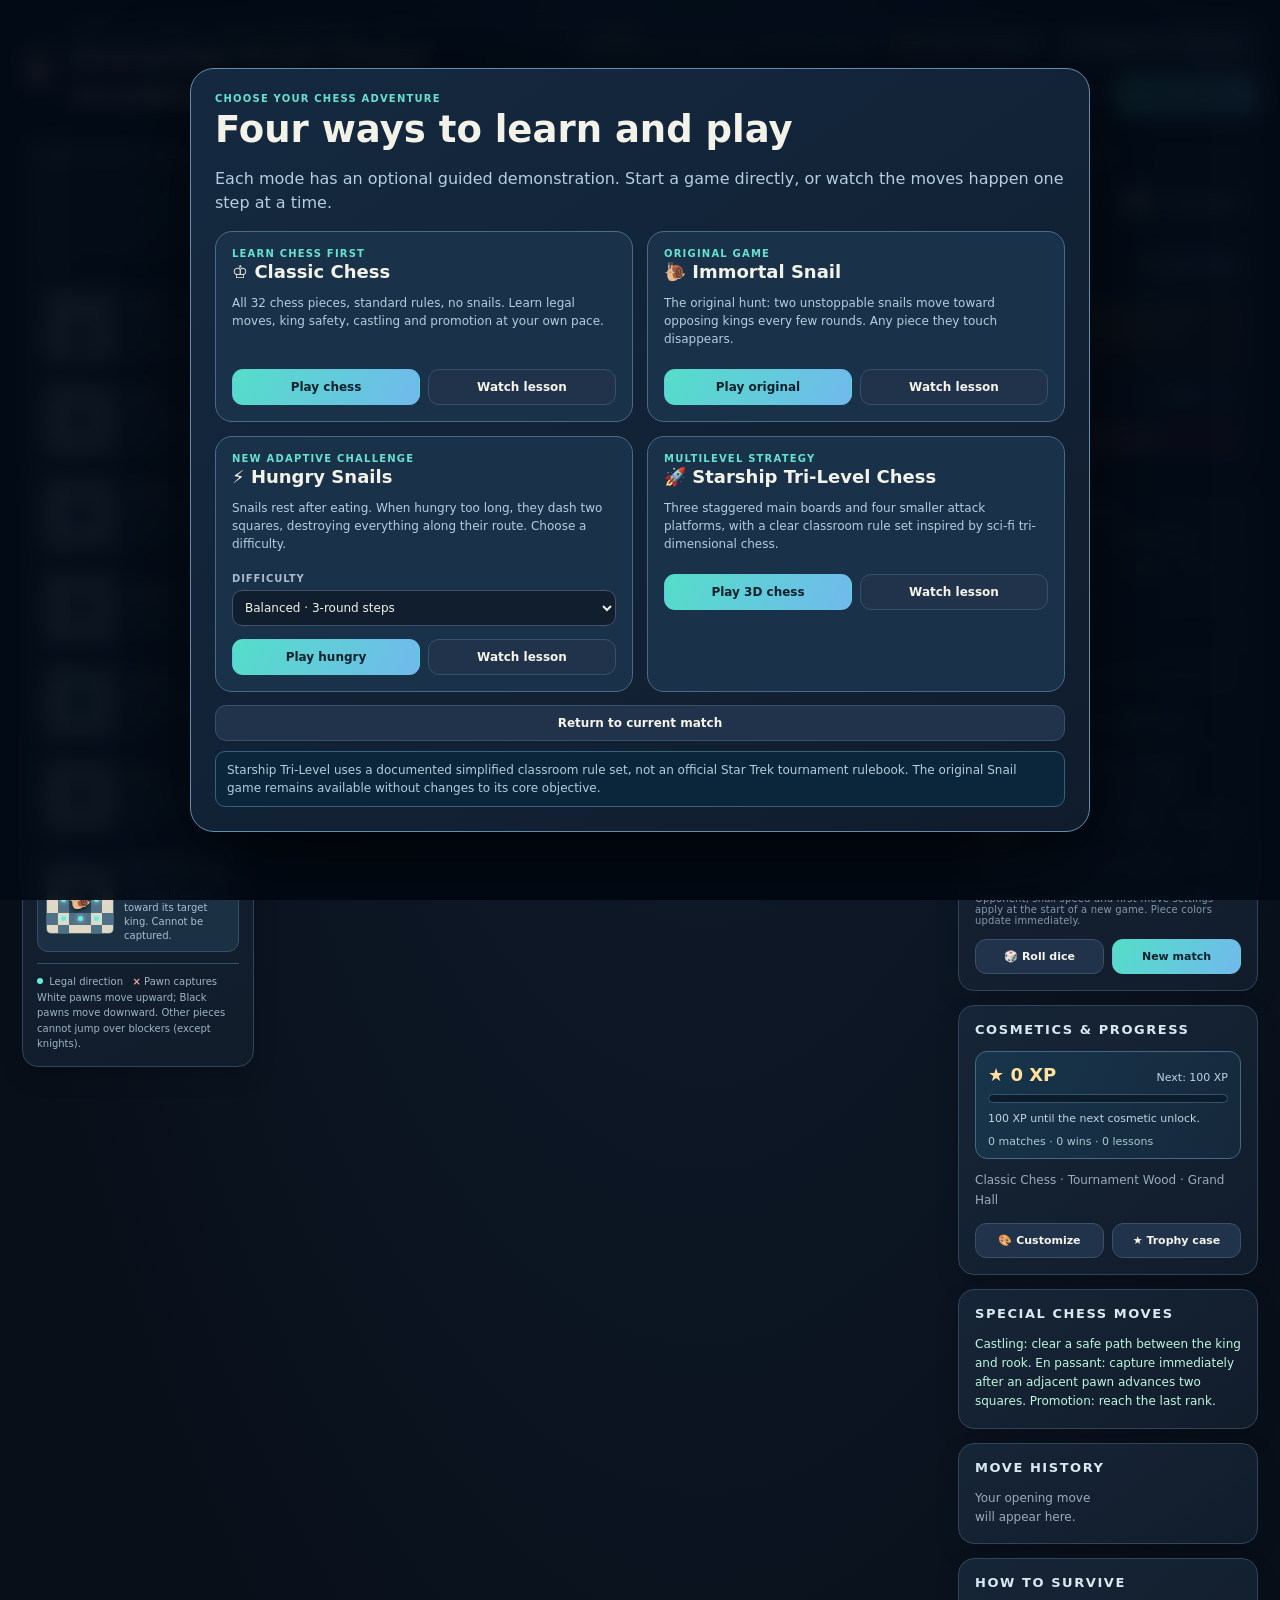
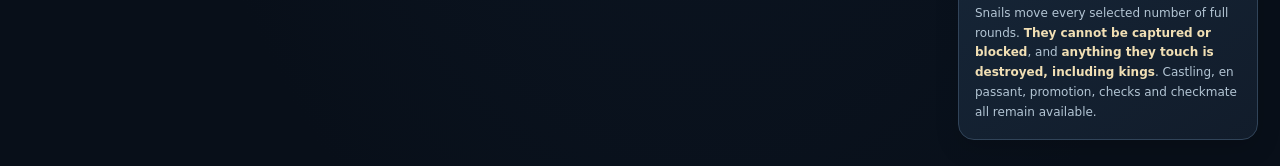
==== commit a1c423b6: "Add files via upload" ====
--- a/index.html
+++ b/index.html
@@ -2,7 +2,7 @@
 <html lang="en">
 <head>
 <meta charset="UTF-8"/><meta name="viewport" content="width=device-width,initial-scale=1.0"/>
-<title>Immortal Snail Chess Academy · v2.1</title>
+<title>Immortal Snail Chess Academy · v2.2</title>
 <style>
 :root{color-scheme:dark;--bg:#0a111d;--panel:#142235;--edge:#2b3d52;--text:#f3f2e9;--muted:#9caec1;--mint:#61e3cb;--gold:#f9ce7d;--red:#ff767b}
 *{box-sizing:border-box}body{margin:0;font-family:Inter,ui-sans-serif,system-ui,-apple-system,BlinkMacSystemFont,'Segoe UI',sans-serif;background:radial-gradient(ellipse at 55% -15%,#23445a 0%,#0e1928 36%,#080f19 80%);min-height:100vh;color:var(--text)}button,select{font:inherit}button{cursor:pointer;border:1px solid #385069;color:#f5f4ed;background:#20334a;border-radius:11px;padding:10px 14px;font-weight:680;transition:.16s transform,.16s background,.16s border}button:hover{background:#2e4661;border-color:#5a7996}button:active{transform:translateY(1px) scale(.98)}button:focus-visible,select:focus-visible{outline:3px solid #7fead4;outline-offset:2px}button.primary{background:linear-gradient(120deg,#54dec8,#71b9ed);color:#09212c;border-color:transparent}button.primary:hover{filter:brightness(1.08)}button.danger{border-color:#7e5360;background:#352636}button:disabled{opacity:.46;cursor:not-allowed}.app{max-width:1540px;margin:auto;padding:22px 22px 26px}.header{display:flex;justify-content:space-between;gap:16px;align-items:center;margin-bottom:17px}.brand{display:flex;gap:13px;align-items:center}.brandmark{display:grid;place-items:center;width:51px;height:51px;border-radius:15px;background:linear-gradient(145deg,#27465a,#223246);border:1px solid #4e7080;font-size:29px;box-shadow:0 12px 30px #0004}.eyebrow{text-transform:uppercase;letter-spacing:.23em;font-size:10px;font-weight:900;color:var(--mint)}h1{font-weight:900;letter-spacing:-.045em;margin:2px 0 0;font-size:clamp(24px,2.5vw,37px)}.top-actions{display:flex;gap:8px;flex-wrap:wrap;justify-content:flex-end}.layout{display:grid;grid-template-columns:minmax(0,1fr) 328px;gap:17px}.arena{position:relative;overflow:hidden;border:1px solid #32495e;border-radius:20px;background:linear-gradient(180deg,#1c344a,#0d1a29);min-height:665px;box-shadow:0 18px 55px #0005}.arena:before{content:"";position:absolute;inset:0;pointer-events:none;background:radial-gradient(circle at 53% 46%,#567f9030,transparent 62%);z-index:1}.arena-head{position:absolute;left:22px;right:22px;top:17px;z-index:3;display:flex;justify-content:space-between;gap:16px;pointer-events:none}.roundname{font-size:10px;color:#90abb9;font-weight:800;letter-spacing:.14em;text-transform:uppercase}.turnlabel{font-size:22px;font-weight:850;letter-spacing:-.025em;margin-top:5px;text-shadow:0 2px 7px #091020}.status-note{font-size:12px;color:#a3bac9;margin-top:3px;max-width:330px}.countdown{border:1px solid #53727683;background:#0d2533d9;backdrop-filter:blur(7px);padding:9px 13px;border-radius:13px;text-align:right;white-space:nowrap}.countdown b{display:block;color:#f2d28c;font-size:20px}.countdown small{color:#a5c9cb;font-size:10px;font-weight:850;text-transform:uppercase;letter-spacing:.1em}.scene{display:block;width:100%;height:665px;touch-action:none;cursor:grab;outline:none}.scene.selectable{cursor:pointer}.scene:active{cursor:grabbing}.arena-foot{position:absolute;bottom:15px;left:17px;right:17px;z-index:3;display:flex;align-items:center;justify-content:space-between;gap:10px;pointer-events:none}.legend{font-size:11px;color:#b8c7d7;background:#0b1a2dbd;border:1px solid #4660736b;border-radius:100px;padding:9px 13px;backdrop-filter:blur(8px)}.camera-buttons{display:flex;gap:7px;pointer-events:auto}.camera-buttons button{padding:8px 11px;background:#15293ddd;font-size:12px;backdrop-filter:blur(8px)}.side{display:flex;flex-direction:column;gap:14px}.panel{border:1px solid #314459;border-radius:16px;background:linear-gradient(145deg,#172739e8,#121d2cf2);padding:16px;box-shadow:0 9px 25px #0002}.panel h2{font-size:13px;text-transform:uppercase;letter-spacing:.12em;color:#d9e9f0;margin:0 0 14px}.versus{display:flex;justify-content:space-between;align-items:center;padding:6px 0 13px;gap:8px}.player{display:flex;align-items:center;gap:9px;font-weight:800;font-size:14px}.player-icon{width:35px;height:35px;border-radius:10px;display:grid;place-items:center;font-size:24px;background:linear-gradient(145deg,#e5e9e0,#a7aba9);color:#223041}.player-icon.dark{background:linear-gradient(145deg,#3d455c,#1b2636);color:#f6dfb3;border:1px solid #637084}.vs{font-size:11px;color:#7890a4;font-weight:900}.snailrow{display:flex;justify-content:space-between;align-items:center;gap:9px;border-top:1px solid #34475b;padding-top:13px;margin-top:3px}.snailpill{font-size:12px;background:#213649;border:1px solid #375c63;padding:8px 9px;border-radius:10px;color:#c8e7e7;font-weight:730}.bar{height:7px;border-radius:9px;background:#24364d;overflow:hidden;margin:12px 0 4px}.bar span{display:block;width:0%;height:100%;background:linear-gradient(90deg,#50c4b6,#ffe092);transition:width .33s}.options{display:grid;grid-template-columns:1fr 1fr;gap:10px}.field label{font-size:10px;color:#a8bbcd;text-transform:uppercase;letter-spacing:.09em;display:block;margin-bottom:6px;font-weight:850}.field select{border:1px solid #42546b;background:#101e2e;padding:9px 8px;border-radius:10px;color:var(--text);width:100%;font-size:12px;outline:none}.switches{margin-top:12px;display:flex;gap:12px;flex-wrap:wrap}.switches label{font-size:12px;color:#bdcddd;display:flex;gap:6px;align-items:center;cursor:pointer}.switches input{accent-color:#69dac7}.action-row{display:flex;gap:8px;margin-top:13px}.action-row button{flex:1;font-size:12px;padding:10px 8px}.move-list{display:grid;grid-template-columns:repeat(2,minmax(0,1fr));gap:7px;max-height:155px;overflow:auto}.move-chip{padding:8px;border-radius:9px;background:#203044;color:#c5d5e4;font-size:12px;white-space:nowrap;overflow:hidden;text-overflow:ellipsis}.move-chip strong{color:var(--mint);margin-right:4px}.empty{font-size:12px;line-height:1.6;color:#99abba}.rules{font-size:12px;color:#b3c5d4;line-height:1.65}.rules b{color:#f1dfb4}.footer{margin-top:13px;font-size:10px;color:#8299ac;letter-spacing:.015em}.notice{position:absolute;left:50%;top:20%;transform:translate(-50%,-14px) scale(.96);padding:15px 24px;color:#ecfaf7;border:1px solid #82f5d6;background:#123a40df;border-radius:17px;font-weight:900;font-size:clamp(17px,3vw,30px);z-index:6;text-align:center;box-shadow:0 15px 75px #0008;pointer-events:none;opacity:0;transition:.27s;backdrop-filter:blur(10px)}.notice.show{opacity:1;transform:translate(-50%,0) scale(1)}.winner{position:absolute;inset:0;z-index:8;background:#08121bd9;display:none;align-items:center;justify-content:center;text-align:center;backdrop-filter:blur(8px)}.winner.show{display:flex}.winner-card{padding:28px;border:1px solid #7fb4ba;border-radius:22px;max-width:380px;background:linear-gradient(145deg,#183e4c,#192539);box-shadow:0 26px 85px #0008}.winner .trophy{font-size:58px}.winner h3{font-size:30px;line-height:1.1;margin:12px 0}.winner p{color:#b5cad9;font-size:13px;line-height:1.6}.winner button{width:100%;margin-top:12px}.promotion{position:fixed;inset:0;display:none;align-items:center;justify-content:center;z-index:15;background:#030c17b8;backdrop-filter:blur(3px)}.promotion.show{display:flex}.promotion-content{padding:26px;background:#1a2c40;border:1px solid #5d819b;border-radius:20px;text-align:center}.promotion-content h3{margin-top:0}.promotion-grid{display:flex;gap:8px}.promotion-grid button{font-size:35px;min-width:62px}.mobile-hint{display:none}
@@ -77,21 +77,37 @@
 .studio-preview{color:#ffd48c;font-size:11px}
 @media(max-width:700px){.skin-grid{grid-template-columns:repeat(2,minmax(0,1fr))}.studio-dialog{padding:16px}.skin-card{min-height:132px}}
 
+
+/* v2.2: Always-visible XP progress and accessible resignation controls */
+.academy-scoreboard{display:flex;align-items:center;gap:10px;min-width:177px;padding:7px 10px;border-radius:12px;background:#173047;border:1px solid #497282;color:#fbe09f;font-weight:850;box-shadow:inset 0 1px 0 #ffffff0e}
+.academy-scoreboard .score-big{font-size:15px;white-space:nowrap}.academy-scoreboard .score-label{font-size:10px;letter-spacing:.04em;text-transform:uppercase;color:#c5d4de}
+.academy-scoreboard .score-detail{font-size:10px;font-weight:600;color:#b3d4d4;white-space:nowrap}
+.progress-panel{margin:12px 0 5px;padding:12px 12px 10px;border:1px solid #436a80;border-radius:12px;background:linear-gradient(120deg,#17354b,#16283b)}
+.progress-panel-top{display:flex;align-items:baseline;justify-content:space-between;gap:8px}.progress-panel-top strong{color:#ffe09c;font-size:18px}.progress-panel-top span{font-size:11px;color:#bed5e5}
+.progress-meter{margin-top:9px;height:9px;background:#0b1c2c;border:1px solid #385369;border-radius:10px;overflow:hidden}
+.progress-meter>span{display:block;height:100%;width:0;background:linear-gradient(90deg,#50cdbd,#f5d188);transition:width .25s}
+.progress-next{color:#c4d5de;font-size:11px;line-height:1.45;margin:8px 0 0}
+.progress-statline{font-size:11px;color:#a8c9cf;margin:8px 0 0}
+.action-row button.danger{color:#ffe0df;border-color:#a85e69;background:#532a38}.action-row button.danger:hover{background:#6f3444}
+.action-row.resign-controls{margin-top:8px}.action-row.resign-controls button{min-width:0}
+@media(max-width:1040px){.academy-scoreboard{min-width:150px}}
+@media(max-width:790px){.academy-scoreboard{flex:1;min-width:150px;justify-content:space-between}}
+@media(max-width:480px){.academy-scoreboard{flex:0 0 100%;order:-1}.progress-panel-top strong{font-size:17px}}
 </style>
 </head>
 <body>
 <div class="app">
-<header class="header"><div class="brand"><div class="brandmark">🐌</div><div><div class="eyebrow">Chess Academy · Four game modes · v2.1</div><h1>Immortal Snail Chess Academy</h1></div></div><div class="top-actions"><button id="studioBtn">🎨 Style Studio</button><button id="chooseModeBtn">▦ Modes & lessons</button><button id="soundBtn" title="Toggle synthesized sounds">♪ Sound on</button><button id="undoTop">↶ Undo</button><button id="resetTop" class="primary">↻ New game</button></div></header>
+<header class="header"><div class="brand"><div class="brandmark">🐌</div><div><div class="eyebrow">Chess Academy · Four game modes · v2.2</div><h1>Immortal Snail Chess Academy</h1></div></div><div class="top-actions"><div class="academy-scoreboard" aria-label="Saved chess experience" role="status"><div><div class="score-big" id="xpTopValue">★ 0 XP</div><div class="score-label">Chess Academy progress</div></div><span class="score-detail" id="xpTopStats">0 matches</span></div><button id="studioBtn">🎨 Style Studio</button><button id="chooseModeBtn">▦ Modes & lessons</button><button id="soundBtn" title="Toggle synthesized sounds">♪ Sound on</button><button id="undoTop">↶ Undo</button><button id="resetTop" class="primary">↻ New game</button></div></header>
 <main class="layout">
 <aside class="move-reference panel" aria-label="Chess piece movement reference"><h2>How pieces move</h2><p class="guide-intro">Click a piece to see its legal destinations. Special moves are announced when available. In snail modes, snails cannot be captured, blocked, or stopped by chess pieces.</p><div id="moveGuide" class="guide-list"></div><div class="guide-legend"><span class="guide-key"></span> Legal direction &nbsp; <span class="guide-x">×</span> Pawn captures<br>White pawns move upward; Black pawns move downward. Other pieces cannot jump over blockers (except knights).</div></aside>
 <section class="arena"><div class="arena-head"><div><div class="roundname" id="roundText">THE HUNT BEGINS</div><div class="turnlabel" id="turnText">White to move</div><div class="status-note" id="subtitle">Select a chess piece to see legal moves.</div></div><div class="countdown" id="countdownBox"><small>Snails move in</small><b id="countText">6 turns</b></div></div><canvas id="scene" class="scene selectable" tabindex="0" aria-label="Interactive 3D chess game. Click a piece and a highlighted square to move it."></canvas><div class="notice" id="notice"></div><div id="diceOverlay" class="dice-overlay" role="status" aria-live="polite"><div class="dice-card"><span class="die-face" id="dieFace">⚄</span><div class="dice-headline" id="diceHeadline">Rolling for first move…</div><div class="dice-detail" id="diceDetail">Odd roll = White · Even roll = Black</div></div></div><div class="arena-foot"><span class="legend" id="arenaLegend">Drag to rotate · Scroll to zoom · Tap to move</span><div class="camera-buttons"><button id="cameraHome" title="Return to angled view">◈ 3D</button><button id="cameraTop" title="View from overhead">▣ Top</button><button id="cameraFlip" title="Rotate the board 180 degrees">⟳ Flip</button></div></div><div class="mobile-hint">Tap a piece, then a highlighted square</div><div class="winner" id="winner"><div class="winner-card"><div class="trophy" id="winIcon">🏆</div><h3 id="winTitle">Victory!</h3><p id="winDetails"></p><button class="primary" id="winAgain">Play again</button></div></div></section>
-<aside class="side"><div class="panel"><h2>Royal pursuit</h2><div class="versus"><div class="player"><span class="player-icon" id="whiteTeamIcon">♔</span><span>White</span></div><span class="vs">VS</span><div class="player"><span class="player-icon dark" id="blackTeamIcon">♚</span><span id="blackLabel">Computer</span></div></div><div class="snailrow" id="snailRow"><span class="snailpill">🟠 Amber snail</span><span class="snailpill">🟢 Jade snail</span></div><div class="bar" id="snailBar"><span id="meter"></span></div><div class="empty" id="snailInfo">The invincible snails will advance after every three full chess moves.</div><div class="action-row"><button id="undoBtn">↶ Undo move</button><button id="hintBtn">✧ Hint</button></div><div class="action-row"><button id="drawClaim" hidden>Claim draw</button></div></div>
+<aside class="side"><div class="panel"><h2>Royal pursuit</h2><div class="versus"><div class="player"><span class="player-icon" id="whiteTeamIcon">♔</span><span>White</span></div><span class="vs">VS</span><div class="player"><span class="player-icon dark" id="blackTeamIcon">♚</span><span id="blackLabel">Computer</span></div></div><div class="snailrow" id="snailRow"><span class="snailpill">🟠 Amber snail</span><span class="snailpill">🟢 Jade snail</span></div><div class="bar" id="snailBar"><span id="meter"></span></div><div class="empty" id="snailInfo">The invincible snails will advance after every three full chess moves.</div><div class="action-row"><button id="undoBtn">↶ Undo move</button><button id="hintBtn">✧ Hint</button></div><div class="action-row resign-controls"><button type="button" id="resignBtn" class="danger" title="End this match and record a loss">⚑ Resign match</button><button id="drawClaim" hidden>Claim draw</button></div></div>
 <div class="panel"><h2>Game settings</h2><div class="options"><div class="field"><label for="mode">Opponent</label><select id="mode"><option value="bot">Computer</option><option value="local">2 players</option></select></div><div class="field" id="paceField"><label for="pace">Snail speed</label><select id="pace"><option value="2">Fast: 2 rounds</option><option value="3" selected>Classic: 3 rounds</option><option value="4">Relaxed: 4 rounds</option><option value="5">Slow: 5 rounds</option></select></div><div class="field first-move-field"><label for="firstPlayer">Who moves first?</label><select id="firstPlayer"><option value="white" selected>White (traditional)</option><option value="black">Black (house rule)</option><option value="random">🎲 Roll the die (random)</option></select></div><div id="firstMoveNote" class="first-move-note">Traditional rules: White begins. Roll the die to make it random!</div></div><div class="switches"><label><input type="checkbox" id="showThreats" checked/> Snail landing hints</label><label><input type="checkbox" id="particlesToggle" checked/> Effects</label></div><div class="color-controls"><h3>Choose your piece colors</h3><div class="team-colors">
 <div class="color-team"><label for="whiteColor">White team</label><div class="color-line"><input id="whiteColor" type="color" value="#e7e9da" aria-label="White team piece color"><select id="whitePreset" aria-label="White team color preset"><option value="custom">Custom</option><option value="#e7e9da" selected>Ivory</option><option value="#e2b947">Gold</option><option value="#ed6584">Rose</option><option value="#3fa3d8">Sky blue</option><option value="#74c18e">Mint</option><option value="#ad81dc">Lavender</option><option value="#db694a">Coral</option><option value="#37465d">Slate</option></select></div></div>
 <div class="color-team"><label for="blackColor">Black team</label><div class="color-line"><input id="blackColor" type="color" value="#39445d" aria-label="Black team piece color"><select id="blackPreset" aria-label="Black team color preset"><option value="custom">Custom</option><option value="#39445d" selected>Midnight</option><option value="#e7e9da">Ivory</option><option value="#e2b947">Gold</option><option value="#ed6584">Rose</option><option value="#3fa3d8">Sky blue</option><option value="#74c18e">Mint</option><option value="#ad81dc">Lavender</option><option value="#db694a">Coral</option></select></div></div>
 </div><p id="colorHelp" class="color-help" role="status" aria-live="polite">Pick a preset or any custom color. The pieces change instantly without restarting.</p></div>
 <div class="footer">Opponent, snail speed and first-move settings apply at the start of a new game. Piece colors update immediately.</div><div class="action-row"><button id="rollBtn" title="Roll a six-sided die to randomly decide who moves first">🎲 Roll dice</button><button id="resetSide" class="primary">New match</button></div></div>
-<div class="panel"><h2>Cosmetics & progress</h2><p class="empty" id="styleSummary">Classic pieces · Tournament board</p><div class="action-row"><button id="studioSideBtn">🎨 Customize</button><button id="trophyBtn">★ Trophy case</button></div></div>
+<div class="panel"><h2>Cosmetics & progress</h2><div class="progress-panel" aria-label="Chess experience and unlock progress"><div class="progress-panel-top"><strong id="xpSideValue">★ 0 XP</strong><span id="xpSideUnlock">Next: 100 XP</span></div><div class="progress-meter" role="progressbar" id="xpSideBar" aria-label="Progress to next cosmetic unlock" aria-valuemin="0" aria-valuemax="100" aria-valuenow="0"><span id="xpSideFill"></span></div><p class="progress-next" id="xpSideNext">Practice and play to unlock cosmetic styles.</p><p class="progress-statline" id="xpSideStats">0 games · 0 wins · 0 lessons</p></div><p class="empty" id="styleSummary">Classic pieces · Tournament board</p><div class="action-row"><button id="studioSideBtn">🎨 Customize</button><button id="trophyBtn">★ Trophy case</button></div></div>
 <div class="panel"><h2>Special chess moves</h2><div class="special-tip" id="specialTips">Special moves become available when their setup is legal.</div></div><div class="panel"><h2>Move history</h2><div class="move-list" id="moveLog"><div class="empty">Your opening move will appear here.</div></div></div>
 <div class="panel rules-panel"><h2 id="rulesHeading">How to survive</h2><div class="rules" id="ruleBody">Chess rules include <b>castling, en passant, promotion, and checks</b>. Snails occupy squares like indestructible obstacles, so you cannot move onto or through them. Every <b>three complete rounds</b>, both immortal snails crawl one square toward the enemy king. <b>They cannot be captured or blocked.</b> Anything they reach is destroyed, including kings. Win by checkmate or catching the enemy king with a snail. Look out for the <b>glowing warning squares</b> before they move.<br/><br/>Use the mouse to orbit the real 3D board, or switch to the overhead view for precise play.</div></div></aside></main>
 </div>
@@ -269,7 +285,7 @@
 };
 const BOARD_PALETTE={wood:{light:'#e6d8bd',dark:'#416276',edge:'#1b3344',trim:'#7c704f',floor:'#132535',bg:'#0b1a2d'},neon:{light:'#397d8e',dark:'#101e43',edge:'#0e4564',trim:'#50d8ed',floor:'#08152f',bg:'#07162c'},stone:{light:'#bfc1b9',dark:'#65717b',edge:'#444d57',trim:'#d6bf81',floor:'#262e33',bg:'#202e32'},starship:{light:'#8bb4c7',dark:'#1a3655',edge:'#174660',trim:'#78d9e2',floor:'#081b2d',bg:'#081528'}};
 const ARENA_PALETTE={hall:['#27445b','#0b1726'],forest:['#2c6347','#091f28'],volcano:['#713f37','#241529'],space:['#19336b','#060e25']};
-const blankProfile=()=>({xp:0,matches:0,wins:0,lessons:0,moves:0,castles:0,captures:0,promotions:0,enPassant:0,snailSurvivals:0,selected:{pieces:'classic',board:'wood',arena:'hall',snail:'classic'}});
+const blankProfile=()=>({xp:0,matches:0,wins:0,losses:0,resignations:0,lessons:0,moves:0,castles:0,captures:0,promotions:0,enPassant:0,snailSurvivals:0,selected:{pieces:'classic',board:'wood',arena:'hall',snail:'classic'}});
 function loadProfile(){let p=blankProfile();try{const s=JSON.parse(localStorage.getItem(STYLE_KEY)||'null');if(s&&typeof s==='object'){for(const k of Object.keys(p))if(k!=='selected'&&Number.isFinite(s[k]))p[k]=Math.max(0,Math.min(100000,s[k]));if(s.selected&&typeof s.selected==='object')for(const kind of Object.keys(p.selected))if(STYLE_CATALOG[kind].some(c=>c[0]===s.selected[kind]&&c[3]<=p.xp))p.selected[kind]=s.selected[kind];}}catch(e){}return p;}
 let profile=loadProfile(),visual={...profile.selected},studioPreview=false,recordedMatch=false,matchMoveCount=0;
 function saveProfile(){try{localStorage.setItem(STYLE_KEY,JSON.stringify(profile));}catch(e){/* limited/private storage: styles still work this session */}}
@@ -283,10 +299,28 @@
  if(type==='end'&&!recordedMatch){recordedMatch=true;profile.matches++;earned=90;if(gameResult(state).includes('wins')&&((state.t===-1&&settings.mode==='bot')||settings.mode==='local')){profile.wins++;earned+=45;}}
  if(type==='lesson'){profile.lessons++;earned=65;}
  if(type==='snail'){profile.snailSurvivals++;earned=12;}
- profile.xp+=earned;saveProfile();if(earned&&type!=='move'){renderStudio();}
+ profile.xp+=earned;saveProfile();renderXP();if(earned&&type!=='move'){renderStudio();}
 }
 const styleBadges=()=>[['First Steps',profile.moves>=1],['Opening Explorer',profile.moves>=10],['Chess Scholar',profile.lessons>=1],['Tactician',profile.captures>=3],['Castling Expert',profile.castles>=1],['Promotion Master',profile.promotions>=1],['Snail Survivor',profile.snailSurvivals>=1],['Veteran',profile.matches>=3]];
 function styleTitle(kind,id){const rec=STYLE_CATALOG[kind].find(x=>x[0]===id);return rec?rec[1]:id;}
+function nextCosmeticUnlock(){
+ const thresholds=[...new Set(Object.values(STYLE_CATALOG).flatMap(cat=>cat.map(item=>item[3])))].sort((a,b)=>a-b);
+ const next=thresholds.find(value=>value>profile.xp);
+ const previous=thresholds.filter(value=>value<=profile.xp).at(-1)??0;
+ const progress=next?Math.max(0,Math.min(100,Math.round((profile.xp-previous)/(next-previous)*100))):100;
+ return {next,previous,progress};
+}
+function renderXP(){
+ const {next,progress}=nextCosmeticUnlock();
+ UI('xpTopValue').textContent=`★ ${profile.xp.toLocaleString()} XP`;
+ UI('xpTopStats').textContent=`${profile.matches} matches · ${profile.wins} wins`;
+ UI('xpSideValue').textContent=`★ ${profile.xp.toLocaleString()} XP`;
+ UI('xpSideUnlock').textContent=next?`Next: ${next.toLocaleString()} XP`:'All unlocked';
+ UI('xpSideFill').style.width=progress+'%';
+ UI('xpSideBar').setAttribute('aria-valuenow',String(progress));
+ UI('xpSideNext').textContent=next?`${(next-profile.xp).toLocaleString()} XP until the next cosmetic unlock.`:'All cosmetic styles unlocked. Keep playing to earn badges.';
+ UI('xpSideStats').textContent=`${profile.matches} matches · ${profile.wins} wins · ${profile.lessons} lessons`;
+}
 function renderStudio(){const root=document.getElementById('studioCatalog');if(!root)return;
  root.replaceChildren();for(const [kind,title] of [['pieces','3D Piece Collection'],['board','Chessboard Materials'],['arena','World & Arena Backgrounds'],['snail','Snail Skins · Snail Modes Only']]){
   const section=document.createElement('section');section.className='studio-section';const h=document.createElement('h3');h.textContent=title;section.append(h);const grid=document.createElement('div');grid.className='skin-grid';
@@ -295,7 +329,7 @@
    b.append(art,label,sub,stat);b.onclick=()=>{visual[kind]=id;studioPreview=!ok;if(ok){profile.selected[kind]=id;saveProfile();}applyVisualStyle();renderStudio();};grid.append(b);
   }section.append(grid);root.append(section);}
  document.getElementById('studioXP').textContent=`★ ${profile.xp} XP · ${profile.matches} matches · ${profile.lessons} lessons`;
- const next=[...new Set(Object.values(STYLE_CATALOG).flatMap(cat=>cat.map(c=>c[3])))].filter(x=>x>profile.xp).sort((a,b)=>a-b)[0];document.getElementById('studioNext').textContent=next?`${next-profile.xp} XP to your next unlock · Complete lessons, play games and use special moves to earn XP.`:'All cosmetic styles unlocked. Keep practicing for achievements!';document.getElementById('studioMeter').style.width=next?Math.min(100,(profile.xp/next)*100)+'%':'100%';
+ const {next,progress}=nextCosmeticUnlock();document.getElementById('studioNext').textContent=next?`${next-profile.xp} XP to your next unlock · Complete lessons, play games and use special moves to earn XP.`:'All cosmetic styles unlocked. Keep practicing for achievements!';document.getElementById('studioMeter').style.width=progress+'%';
  document.getElementById('studioBadges').replaceChildren(...styleBadges().map(([name,has])=>{let tag=document.createElement('span');tag.textContent=(has?'★ ':'◇ ')+name;tag.style.opacity=has?'1':'.5';return tag;}));
 }
 function openStudio(){document.getElementById('studioBackdrop').hidden=false;renderStudio();}
@@ -436,6 +470,21 @@
 function playTone(kind='move'){if(!soundOn)return;try{const Context=window.AudioContext||window.webkitAudioContext;if(!Context)return;const ac=playTone.ctx||(playTone.ctx=new Context());if(ac.state==='suspended')ac.resume();const now=ac.currentTime;let pitches=kind==='move'?[270,340]:kind==='snail'?[170,116,230]:kind==='capture'?[125,83]:kind==='win'?[440,550,660,880]:[220];pitches.forEach((hz,i)=>{const oscillator=ac.createOscillator(),gain=ac.createGain();oscillator.type=kind==='snail'?'sine':kind==='win'?'triangle':'sine';oscillator.frequency.setValueAtTime(hz,now+i*.065);oscillator.frequency.exponentialRampToValueAtTime(hz*(kind==='snail'?.66:1.01),now+i*.065+.13);gain.gain.setValueAtTime(.0001,now+i*.065);gain.gain.exponentialRampToValueAtTime(kind==='snail'?.055:.033,now+i*.065+.018);gain.gain.exponentialRampToValueAtTime(.0001,now+i*.065+.20);oscillator.connect(gain).connect(ac.destination);oscillator.start(now+i*.065);oscillator.stop(now+i*.065+.22);});}catch(e){}}
 function notify(text,duration=1500){const el=UI('notice');el.textContent=text;el.classList.add('show');clearTimeout(noticeTimer);noticeTimer=setTimeout(()=>el.classList.remove('show'),duration);}
 function clearAi(){if(botTimer){clearTimeout(botTimer);botTimer=null;}if(moveTimer){clearTimeout(moveTimer);moveTimer=null;}}
+function resignMatch(){
+ if(rolling||lesson||gameResult(state))return false;
+ const surrender=(settings.mode==='bot'?1:state.t);
+ const losing=surrender===1?'White':'Black';
+ const victor=surrender===1?'Black':'White';
+ if(!window.confirm(`Resign this match as ${losing}? ${victor} will win. Resigning does not earn match-completion XP.`))return false;
+ // Cancel pending AI, piece animations and promotion prompts. A resignation is final.
+ clearAi();selected=-1;hintMove=null;pending=[];animating=false;fxMoves=[];fxSnails=[];
+ UI('promotion').classList.remove('show');
+ state={...state,end:`${victor} wins — ${losing} resigned.`,who:surrender===1?-1:1};
+ recordedMatch=true;profile.matches++;profile.losses++;profile.resignations++;
+ saveProfile();renderXP();renderStudio();updateUI();
+ notify(`${losing.toUpperCase()} RESIGNED`,1400);
+ return true;
+}
 function updateUI(){
  const result=gameResult(state),white=state.t===1,currentTurn=rolling?'🎲 Rolling for first…':result?result:((white?'White':'Black')+(settings.mode==='bot'&&!white&&!lesson?' · computer thinking':' to move'));
  UI('turnText').textContent=currentTurn;
@@ -451,14 +500,14 @@
  UI('blackLabel').textContent=settings.mode==='bot'?'Computer':'Black';
  UI('subtitle').textContent=result?'Begin a new match to play again.':selected>=0?'Choose a glowing destination.':checked(state)?'Protect your king from chess threats.':'Select a chess piece to see legal moves.';
  UI('moveLog').innerHTML=notated.length?notated.map(m=>`<div class="move-chip"><strong>${m.label}</strong>${m.text}</div>`).join(''):'<div class="empty">Your opening move will appear here.</div>';
- UI('undoBtn').disabled=UI('undoTop').disabled=hist.length===0||!!lesson;
+ UI('undoBtn').disabled=UI('undoTop').disabled=hist.length===0||!!lesson||!!result;UI('resignBtn').disabled=!!result||!!lesson||rolling;UI('resignBtn').title=lesson?'Finish the lesson before resigning':result?'This match is finished':'Concede this match without match-completion XP';
  const drawReason=drawClaimReason(state);UI('drawClaim').hidden=!drawReason||!!result;UI('drawClaim').textContent='Claim draw · '+drawReason;
  const tips=legal(state).filter(m=>m[3]==='castle'||m[3]==='ep'||!!m[2]);
  const allowCastle=tips.some(m=>m[3]==='castle'),allowEp=tips.some(m=>m[3]==='ep'),allowPromote=tips.some(m=>m[2]);
  UI('specialTips').textContent=result?'Match complete. Start another game to practice a new position.':allowCastle?'Special move ready: castling! Select your king, then the highlighted two-square destination.':allowEp?'Special move ready: en passant! Your pawn can capture the adjacent pawn that just advanced two squares.':allowPromote?'Promotion available! Move your pawn to the last rank and choose Queen, Rook, Bishop, or Knight.':'Castling: clear a safe path between the king and rook. En passant: capture immediately after an adjacent pawn advances two squares. Promotion: reach the last rank.';
  UI('rulesHeading').textContent=activeVariant==='classic'?'Learn classic chess':activeVariant==='hungry'?'Hungry Snail survival':'How to survive';
  UI('ruleBody').innerHTML=activeVariant==='classic'?'Standard chess: <b>castling, en passant, pawn promotion, check, checkmate and stalemate</b>. Click your piece to see legal moves. There are no snails in this mode.':activeVariant==='hungry'?'The snails are <b>invincible</b>: they cannot be captured or blocked. Their path destroys all pieces, including kings. <b>They rest for one scheduled movement after eating.</b> After two unsuccessful movement ticks, their next movement is a <b>two-square dash</b>. Choose Training, Balanced, or Frenzy in the mode menu. Standard special chess moves are available.':'Snails move every selected number of full rounds. <b>They cannot be captured or blocked</b>, and <b>anything they touch is destroyed, including kings</b>. Castling, en passant, promotion, checks and checkmate all remain available.';
- if(result&&!animating){const win=UI('winner');win.classList.add('show');UI('winIcon').textContent=result.startsWith('Draw')?'🤝':result.includes('snail')?'🐌':'🏆';UI('winTitle').textContent=result.startsWith('Draw')?'Draw':result.startsWith('White')?'White wins!':'Black wins!';UI('winDetails').textContent=result;}
+ if(result&&!animating){const win=UI('winner');win.classList.add('show');UI('winIcon').textContent=result.startsWith('Draw')?'🤝':result.includes('resigned')?'⚑':result.includes('snail')?'🐌':'🏆';UI('winTitle').textContent=result.startsWith('Draw')?'Draw':result.startsWith('White')?'White wins!':'Black wins!';UI('winDetails').textContent=result;}
  else UI('winner').classList.remove('show');
 }
 function choose(i){if(rolling||animating||lesson||gameResult(state)||(settings.mode==='bot'&&state.t===-1))return;
@@ -480,7 +529,7 @@
  const score=candidate.value*.42+counter*.58;if(score>bestScore){bestScore=score;best=candidate.m;}}
  return best||ranked[0].m;}
 function botMove(){botTimer=null;if(lesson||rolling||settings.mode!=='bot'||state.t!==-1||gameResult(state))return;const move=getBotMove();if(move)doPlay(move);}
-function undo(){if(rolling||!hist.length)return;clearAi();const back=settings.mode==='bot'&&state.t===1&&hist.length>=2?2:1;for(let i=0;i<back&&hist.length;i++){const h=hist.pop();state=h.state;notated=h.notes;}selected=-1;pending=[];fxMoves=[];fxSnails=[];animating=false;hintMove=null;updateUI();notify('Move undone',900);}
+function undo(){if(rolling||gameResult(state)||!hist.length)return;clearAi();const back=settings.mode==='bot'&&state.t===1&&hist.length>=2?2:1;for(let i=0;i<back&&hist.length;i++){const h=hist.pop();state=h.state;notated=h.notes;}selected=-1;pending=[];fxMoves=[];fxSnails=[];animating=false;hintMove=null;updateUI();notify('Move undone',900);}
 function reset(forceRandom=false){
  lesson=null;UI('lessonDrawer').classList.remove('show');
  clearAi();clearInterval(rollTimer);clearTimeout(rollFinish);rollTimer=null;rollFinish=null;rolling=false;
@@ -507,7 +556,7 @@
  }
 }
 
-function hint(){if(lesson||rolling||(settings.mode==='bot'&&state.t!==1))return;const options=legal(state);if(!options.length)return;let best=options[0],score=-1e30;for(const m of options){const s=moveChess(state,m),v=assess(s,state.t),captured=state.b[m[1]]!=='.'?values[state.b[m[1]].toLowerCase()]:0;let pt=v+captured*.8+Math.random()*25;if(pt>score){best=m;score=pt;}}hintMove=best;selected=best[0];notify('Hint: '+moveName(state,best),1400);updateUI();}
+function hint(){if(lesson||rolling||gameResult(state)||(settings.mode==='bot'&&state.t!==1))return;const options=legal(state);if(!options.length)return;let best=options[0],score=-1e30;for(const m of options){const s=moveChess(state,m),v=assess(s,state.t),captured=state.b[m[1]]!=='.'?values[state.b[m[1]].toLowerCase()]:0;let pt=v+captured*.8+Math.random()*25;if(pt>score){best=m;score=pt;}}hintMove=best;selected=best[0];notify('Hint: '+moveName(state,best),1400);updateUI();}
 function lerp(a,b,t){return a+(b-a)*t;}
 function render(ts){requestAnimationFrame(render);const dt=Math.min((ts-(lastTs||ts))/16.6,3);lastTs=ts;const dpi=Math.min(devicePixelRatio||1,2),w=Math.max(1,Math.floor(canvas.clientWidth*dpi)),h=Math.max(1,Math.floor(canvas.clientHeight*dpi));if(canvas.width!==w||canvas.height!==h){canvas.width=w;canvas.height=h;gl.viewport(0,0,w,h);}
  sceneYaw+=(targetYaw-sceneYaw)*.11;
@@ -583,7 +632,7 @@
 UI('resetTop').onclick=UI('resetSide').onclick=UI('winAgain').onclick=()=>reset();
 UI('rollBtn').onclick=()=>{UI('firstPlayer').value='random';reset(true);};
 UI('firstPlayer').onchange=()=>{UI('firstMoveNote').textContent=UI('firstPlayer').value==='random'?'A six-sided die decides: odd = White, even = Black.':UI('firstPlayer').value==='black'?'House rule: Black opens. Computer will move first if enabled.':'Traditional chess: White moves first.';};
-UI('hintBtn').onclick=hint;UI('drawClaim').onclick=()=>{const reason=drawClaimReason(state);if(reason){state={...state,end:'Draw — '+reason+' claimed.'};clearAi();updateUI();}};
+UI('resignBtn').onclick=resignMatch;UI('hintBtn').onclick=hint;UI('drawClaim').onclick=()=>{const reason=drawClaimReason(state);if(reason){state={...state,end:'Draw — '+reason+' claimed.'};clearAi();updateUI();}};
 UI('chooseModeBtn').onclick=()=>{clearAi();UI('modeBackdrop').hidden=false;};UI('resumeChess').onclick=()=>{UI('modeBackdrop').hidden=true;if(!lesson&&settings.mode==='bot'&&state.t===-1&&!gameResult(state))botTimer=setTimeout(botMove,450);};
 function beginVariant(which,withLesson=false){
  activeVariant=which;UI('modeBackdrop').hidden=true;
@@ -595,7 +644,7 @@
 function startLesson(which){
  clearAi();if(rolling){clearInterval(rollTimer);clearTimeout(rollFinish);rolling=false;UI('diceOverlay').classList.remove('show','rolling');}
  UI('firstPlayer').value='white';settings.mode='local';UI('mode').value='local';reset();
- lesson=which;lessonSteps=demoLine;lessonIndex=0;UI('lessonDrawer').classList.add('show');renderLesson();
+ lesson=which;lessonSteps=demoLine;lessonIndex=0;UI('lessonDrawer').classList.add('show');renderLesson();updateUI();
 }
 function renderLesson(){if(!lesson)return;let current=lessonSteps[lessonIndex];UI('lessonTitle').textContent=variantName[lesson]+' · Guided demonstration';UI('lessonCount').textContent='Step '+(lessonIndex+1)+' of '+(lessonSteps.length+1);UI('lessonText').textContent=current?current[1]:(lesson==='classic'?'You have seen an opening and castling. Choose Finish & play to start a new game.':'The opening is complete. Watch the countdown and avoid standing in a snail’s path when you play.');UI('lessonNext').disabled=!current||animating;UI('lessonNext').textContent=current?'Show '+current[0].slice(0,2)+' → '+current[0].slice(2,4):'Lesson complete';UI('lessonBack').disabled=lessonIndex===0;}
 UI('lessonNext').onclick=()=>{if(!lesson||animating||lessonIndex>=lessonSteps.length)return;let uci=lessonSteps[lessonIndex][0];let move=legal(state).find(m=>algebraic(m[0])+algebraic(m[1])+m[2]===uci);if(!move){UI('lessonText').textContent='That illustrated move is not legal in the current position. Finish the lesson to play independently.';return;}lessonIndex++;doPlay(move);renderLesson();};
@@ -612,16 +661,16 @@
 UI('pace').onchange=()=>notify('Start a new game to apply snail speed',1800);
 UI('studioBtn').onclick=UI('studioSideBtn').onclick=UI('trophyBtn').onclick=openStudio;
 UI('closeStudio').onclick=closeStudio;
-UI('resetProfile').onclick=()=>{if(!window.confirm('Reset all Chess Academy cosmetics, XP and achievements saved in this browser? This cannot be undone.'))return;profile=blankProfile();visual={...profile.selected};matchMoveCount=0;recordedMatch=false;saveProfile();applyVisualStyle();renderStudio();};
+UI('resetProfile').onclick=()=>{if(!window.confirm('Reset all Chess Academy cosmetics, XP and achievements saved in this browser? This cannot be undone.'))return;profile=blankProfile();visual={...profile.selected};matchMoveCount=0;recordedMatch=false;saveProfile();applyVisualStyle();renderStudio();renderXP();};
 UI('studioBackdrop').addEventListener('click',e=>{if(e.target.id==='studioBackdrop')closeStudio();});
 window.addEventListener('keydown',e=>{if(e.key==='Escape'&&!UI('studioBackdrop').hidden)closeStudio();});
-applyVisualStyle();updateUI();if(location.hash==='#style-studio')openStudio();requestAnimationFrame(render);
+applyVisualStyle();renderXP();updateUI();if(location.hash==='#style-studio')openStudio();requestAnimationFrame(render);
 // Expose narrowly-scoped diagnostics for automated game smoke tests.
 window.snailChessTest={getCosmetics:()=>({profile:JSON.parse(JSON.stringify(profile)),visual:{...visual}}),openStudio,closeStudio,selectSkin:(kind,id)=>{if(!STYLE_CATALOG[kind]?.some(c=>c[0]===id))return false;visual[kind]=id;if(owned(kind,id)){profile.selected[kind]=id;saveProfile();}applyVisualStyle();renderStudio();return true;},getState:()=>state,squareWorld:i=>sqPos(i),getLegal:()=>legal(state).map(m=>algebraic(m[0])+algebraic(m[1])+m[2]),
  getLegalFor:(fen,extra={})=>{const parts=fen.split(' '),b=Array(128).fill('.');parts[0].split('/').forEach((row,r)=>{let c=0;for(const ch of row){if(/[1-8]/.test(ch))c+=+ch;else b[r*16+c++]=ch;}});const c=(parts[2].includes('K')?1:0)|(parts[2].includes('Q')?2:0)|(parts[2].includes('k')?4:0)|(parts[2].includes('q')?8:0),ep=parts[3]==='-'?-1:((8-Number(parts[3][1]))*16+files.indexOf(parts[3][0]));const s={...makeStart(),b,t:parts[1]==='w'?1:-1,c,ep,sn:extra.sn||[]};return legal(s).map(m=>algebraic(m[0])+algebraic(m[1])+m[2]);},
  pickFromScreen:(x,y)=>pickSquareOrPiece(x,y), boardPickFromScreen:(x,y)=>pickBoard(x,y), projectWorld:(x,y,z)=>project(x,y,z),
  getTeamColors:()=>({...teamColors}),getVariant:()=>activeVariant,threatCells:()=>snailThreatCells(state),chooseVariant:(v)=>beginVariant(v),stepSnails:(s)=>stepSnails(s),afterChessMove:(s)=>afterChessMove(s),demo:(v)=>beginVariant(v,true),
- playUci:uci=>{if(rolling)return false;const options=legal(state),move=options.find(m=>algebraic(m[0])+algebraic(m[1])+m[2]===uci);if(!move)return false;doPlay(move);return true;},reset,isRolling:()=>rolling};
+ resign:resignMatch, getXP:()=>({...profile}), playUci:uci=>{if(rolling||gameResult(state))return false;const options=legal(state),move=options.find(m=>algebraic(m[0])+algebraic(m[1])+m[2]===uci);if(!move)return false;doPlay(move);return true;},reset,isRolling:()=>rolling};
 })();
 </script>
 </body></html>
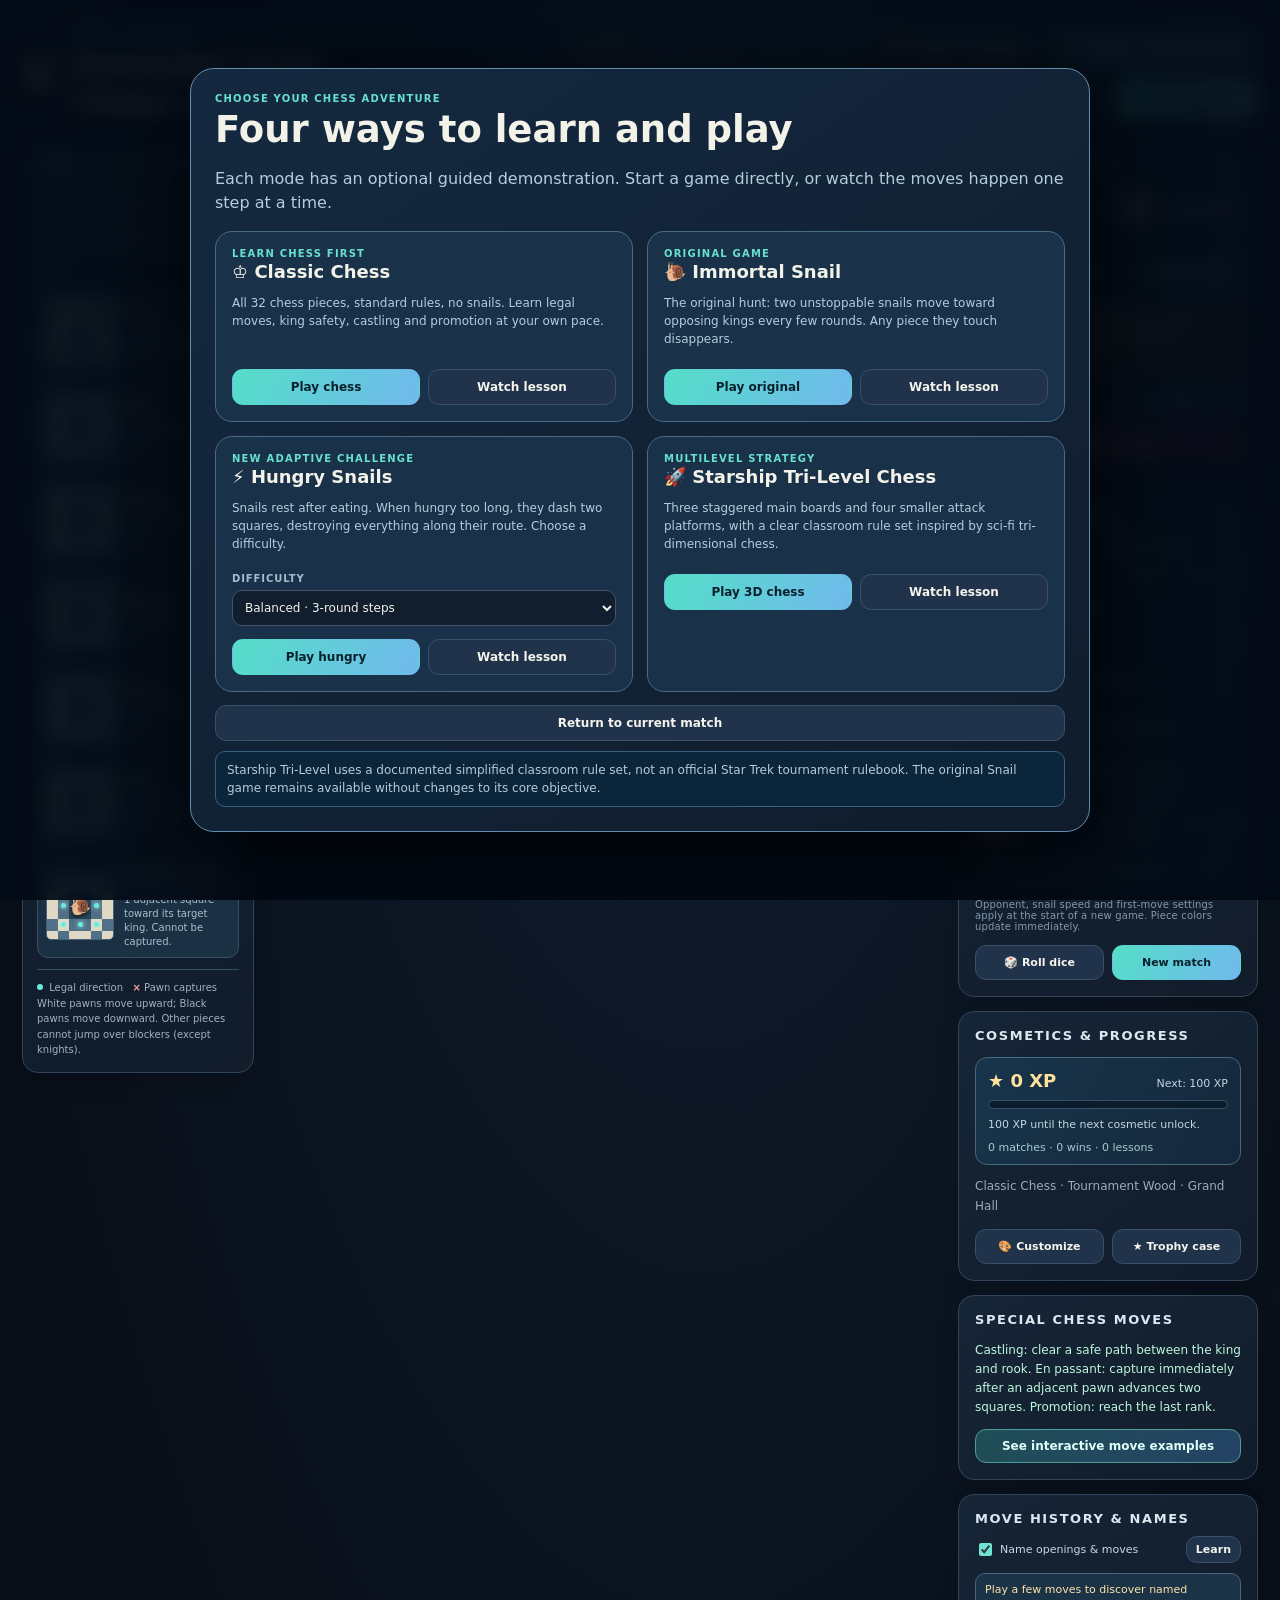
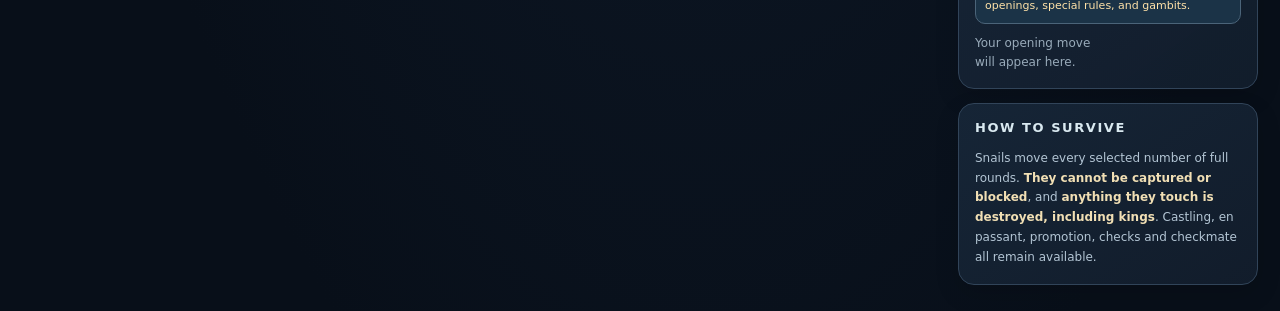
==== commit 83f45f45: "Add files via upload" ====
--- a/index.html
+++ b/index.html
@@ -94,10 +94,34 @@
 @media(max-width:790px){.academy-scoreboard{flex:1;min-width:150px;justify-content:space-between}}
 @media(max-width:480px){.academy-scoreboard{flex:0 0 100%;order:-1}.progress-panel-top strong{font-size:17px}}
 </style>
+<style id="chessFieldGuideStyles">
+/* Integrated Chess Field Guide v2.3: educational UI; no changes to core game rules. */
+.guide-launch{border-color:#4f9d9a;background:linear-gradient(120deg,#204e57,#244365);color:#dffff8}
+.guide-launch:hover{background:#286675;border-color:#6adeca}
+.field-guide-intro{font-size:11px;line-height:1.5;color:#bcd8df;margin:0 0 10px}
+.field-guide-launch-inline{width:100%;font-size:12px;padding:9px;margin-top:11px}
+.move-history-tools{display:flex;align-items:center;justify-content:space-between;gap:9px;margin:-4px 0 10px}
+.move-history-tools label{display:flex;align-items:center;gap:5px;cursor:pointer;color:#c5dae3;font-size:11px}
+.move-history-tools input{accent-color:#6fe2d1}
+.move-history-tools button{font-size:11px;padding:6px 9px;white-space:nowrap}
+#openingBanner{font-size:11px;line-height:1.5;color:#ffe2a8;margin:0 0 10px;padding:8px 9px;border:1px solid #4b6479;border-radius:10px;background:#1b3347}
+.move-list{max-height:300px;align-content:start}
+.move-chip{white-space:normal;overflow:visible;line-height:1.4;overflow-wrap:anywhere}
+.move-chip .chess-move-name button{color:#ffe4a6;font-weight:850;text-decoration:underline;text-decoration-style:dotted;text-underline-offset:3px;background:transparent;border:0;padding:2px 1px;font-size:10px;border-radius:3px;white-space:normal;text-align:left}.move-chip .chess-move-name button:hover,.move-chip .chess-move-name button:focus-visible{color:#fff3cc;background:#36506a}
+.move-chip .chess-move-name{border-top:1px solid #40556b;margin-top:6px;padding-top:5px;font-size:10px;font-weight:800;line-height:1.4;color:#ffe0a0;white-space:normal}
+.move-list .move-chip:has(.chess-move-name){border:1px solid #54727a;background:#233b4e}
+#fieldGuideDialog{padding:0;max-width:calc(100vw - 18px);width:min(1250px,calc(100vw - 24px));height:min(92dvh,970px);max-height:calc(100dvh - 16px);border:1px solid #7ab5bb;border-radius:18px;color:#eff8f3;background:#0d1e2d;box-shadow:0 25px 110px #000d;overflow:hidden}
+#fieldGuideDialog::backdrop{background:#061019d9;backdrop-filter:blur(5px)}
+.field-guide-dialog-header{height:54px;display:flex;align-items:center;justify-content:space-between;gap:9px;padding:7px 13px;background:linear-gradient(110deg,#183f4b,#1a2d41);border-bottom:1px solid #416575}
+.field-guide-dialog-header strong{font-size:14px;color:#e9fff5}
+.field-guide-dialog-header button{padding:7px 12px;font-size:12px}
+#fieldGuideFrame{width:100%;height:calc(100% - 54px);display:block;border:0;background:#091a29}
+@media(max-width:500px){.field-guide-dialog-header{padding:6px 9px}.field-guide-dialog-header strong{font-size:11px}.field-guide-dialog-header button{font-size:11px;padding:7px 8px}.move-history-tools{flex-wrap:wrap}}
+</style>
 </head>
 <body>
 <div class="app">
-<header class="header"><div class="brand"><div class="brandmark">🐌</div><div><div class="eyebrow">Chess Academy · Four game modes · v2.2</div><h1>Immortal Snail Chess Academy</h1></div></div><div class="top-actions"><div class="academy-scoreboard" aria-label="Saved chess experience" role="status"><div><div class="score-big" id="xpTopValue">★ 0 XP</div><div class="score-label">Chess Academy progress</div></div><span class="score-detail" id="xpTopStats">0 matches</span></div><button id="studioBtn">🎨 Style Studio</button><button id="chooseModeBtn">▦ Modes & lessons</button><button id="soundBtn" title="Toggle synthesized sounds">♪ Sound on</button><button id="undoTop">↶ Undo</button><button id="resetTop" class="primary">↻ New game</button></div></header>
+<header class="header"><div class="brand"><div class="brandmark">🐌</div><div><div class="eyebrow">Chess Academy · Four game modes · Field Guide v2.3</div><h1>Immortal Snail Chess Academy</h1></div></div><div class="top-actions"><div class="academy-scoreboard" aria-label="Saved chess experience" role="status"><div><div class="score-big" id="xpTopValue">★ 0 XP</div><div class="score-label">Chess Academy progress</div></div><span class="score-detail" id="xpTopStats">0 matches</span></div><button id="studioBtn">🎨 Style Studio</button><button id="fieldGuideOpenTop" class="guide-launch" type="button" title="Special chess rules, tactics and named openings">♟ Chess Field Guide</button><button id="chooseModeBtn">▦ Modes & lessons</button><button id="soundBtn" title="Toggle synthesized sounds">♪ Sound on</button><button id="undoTop">↶ Undo</button><button id="resetTop" class="primary">↻ New game</button></div></header>
 <main class="layout">
 <aside class="move-reference panel" aria-label="Chess piece movement reference"><h2>How pieces move</h2><p class="guide-intro">Click a piece to see its legal destinations. Special moves are announced when available. In snail modes, snails cannot be captured, blocked, or stopped by chess pieces.</p><div id="moveGuide" class="guide-list"></div><div class="guide-legend"><span class="guide-key"></span> Legal direction &nbsp; <span class="guide-x">×</span> Pawn captures<br>White pawns move upward; Black pawns move downward. Other pieces cannot jump over blockers (except knights).</div></aside>
 <section class="arena"><div class="arena-head"><div><div class="roundname" id="roundText">THE HUNT BEGINS</div><div class="turnlabel" id="turnText">White to move</div><div class="status-note" id="subtitle">Select a chess piece to see legal moves.</div></div><div class="countdown" id="countdownBox"><small>Snails move in</small><b id="countText">6 turns</b></div></div><canvas id="scene" class="scene selectable" tabindex="0" aria-label="Interactive 3D chess game. Click a piece and a highlighted square to move it."></canvas><div class="notice" id="notice"></div><div id="diceOverlay" class="dice-overlay" role="status" aria-live="polite"><div class="dice-card"><span class="die-face" id="dieFace">⚄</span><div class="dice-headline" id="diceHeadline">Rolling for first move…</div><div class="dice-detail" id="diceDetail">Odd roll = White · Even roll = Black</div></div></div><div class="arena-foot"><span class="legend" id="arenaLegend">Drag to rotate · Scroll to zoom · Tap to move</span><div class="camera-buttons"><button id="cameraHome" title="Return to angled view">◈ 3D</button><button id="cameraTop" title="View from overhead">▣ Top</button><button id="cameraFlip" title="Rotate the board 180 degrees">⟳ Flip</button></div></div><div class="mobile-hint">Tap a piece, then a highlighted square</div><div class="winner" id="winner"><div class="winner-card"><div class="trophy" id="winIcon">🏆</div><h3 id="winTitle">Victory!</h3><p id="winDetails"></p><button class="primary" id="winAgain">Play again</button></div></div></section>
@@ -108,7 +132,7 @@
 </div><p id="colorHelp" class="color-help" role="status" aria-live="polite">Pick a preset or any custom color. The pieces change instantly without restarting.</p></div>
 <div class="footer">Opponent, snail speed and first-move settings apply at the start of a new game. Piece colors update immediately.</div><div class="action-row"><button id="rollBtn" title="Roll a six-sided die to randomly decide who moves first">🎲 Roll dice</button><button id="resetSide" class="primary">New match</button></div></div>
 <div class="panel"><h2>Cosmetics & progress</h2><div class="progress-panel" aria-label="Chess experience and unlock progress"><div class="progress-panel-top"><strong id="xpSideValue">★ 0 XP</strong><span id="xpSideUnlock">Next: 100 XP</span></div><div class="progress-meter" role="progressbar" id="xpSideBar" aria-label="Progress to next cosmetic unlock" aria-valuemin="0" aria-valuemax="100" aria-valuenow="0"><span id="xpSideFill"></span></div><p class="progress-next" id="xpSideNext">Practice and play to unlock cosmetic styles.</p><p class="progress-statline" id="xpSideStats">0 games · 0 wins · 0 lessons</p></div><p class="empty" id="styleSummary">Classic pieces · Tournament board</p><div class="action-row"><button id="studioSideBtn">🎨 Customize</button><button id="trophyBtn">★ Trophy case</button></div></div>
-<div class="panel"><h2>Special chess moves</h2><div class="special-tip" id="specialTips">Special moves become available when their setup is legal.</div></div><div class="panel"><h2>Move history</h2><div class="move-list" id="moveLog"><div class="empty">Your opening move will appear here.</div></div></div>
+<div class="panel"><h2>Special chess moves</h2><div class="special-tip" id="specialTips">Special moves become available when their setup is legal.</div><button id="fieldGuideOpenTips" class="guide-launch field-guide-launch-inline" type="button">See interactive move examples</button></div><div class="panel"><h2>Move history &amp; names</h2><div class="move-history-tools"><label for="showMoveNames"><input id="showMoveNames" type="checkbox" checked> Name openings &amp; moves</label><button id="fieldGuideOpenHistory" type="button">Learn</button></div><div id="openingBanner" role="status">Opening names appear automatically as you play.</div><div class="move-list" id="moveLog"><div class="empty">Your opening move will appear here.</div></div></div>
 <div class="panel rules-panel"><h2 id="rulesHeading">How to survive</h2><div class="rules" id="ruleBody">Chess rules include <b>castling, en passant, promotion, and checks</b>. Snails occupy squares like indestructible obstacles, so you cannot move onto or through them. Every <b>three complete rounds</b>, both immortal snails crawl one square toward the enemy king. <b>They cannot be captured or blocked.</b> Anything they reach is destroyed, including kings. Win by checkmate or catching the enemy king with a snail. Look out for the <b>glowing warning squares</b> before they move.<br/><br/>Use the mouse to orbit the real 3D board, or switch to the overhead view for precise play.</div></div></aside></main>
 </div>
 
@@ -133,6 +157,7 @@
  <div id="studioCatalog"></div><div class="studio-section"><h3>Achievements</h3><div id="studioBadges" class="studio-badges"></div></div>
  <div class="studio-foot"><button class="danger" id="resetProfile">Reset local progress</button><span class="studio-tip">Locked styles can be previewed during this visit. Closing Style Studio restores your last unlocked selection.</span><button class="primary" id="closeStudio">Save selection & close</button></div>
  </section></div>
+<dialog id="fieldGuideDialog" aria-label="Interactive chess field guide"><div class="field-guide-dialog-header"><strong>Chess Field Guide · Learn while you play</strong><button id="fieldGuideClose" type="button">✕ Back to game</button></div><iframe id="fieldGuideFrame" title="Chess rules, tactics and opening demonstrations" src="./chess-guide.html" loading="lazy"></iframe></dialog>
 <script>
 'use strict';
 (()=>{
@@ -210,6 +235,140 @@
  return !legal(s).length?checked(s)?(s.t===1?'Black':'White')+' wins — checkmate!':'Draw — stalemate.':'';
 }
 function moveName(s,m){let p=s.b[m[0]],cap=s.b[m[1]]!=='.'||m[3]==='ep';if(m[3]==='castle')return m[1]>m[0]?'O-O':'O-O-O';return (p.toLowerCase()==='p'?(cap?files[m[0]&7]:''):p.toUpperCase())+(cap?'×':'')+algebraic(m[1])+(m[2]?'='+m[2].toUpperCase():'');}
+
+/* Student-friendly opening recognition uses actual move history, never board guesses.
+   These are known opening move sequences (not arbitrary one-move nicknames). */
+const CHESS_OPENINGS=[
+ ['e4','King’s Pawn Opening'],['d4','Queen’s Pawn Opening'],['Nf3','Réti Opening'],['c4','English Opening'],
+ ['e4 e5','King’s Pawn Game'],['e4 c5','Sicilian Defense'],['e4 e6','French Defense'],['e4 c6','Caro–Kann Defense'],['e4 d5','Scandinavian Defense'],['e4 d6','Pirc Defense setup'],['e4 Nf6','Alekhine Defense'],['e4 g6','Modern Defense'],
+ ['d4 d5','Queen’s Pawn Game'],['d4 Nf6','Indian Defense'],['d4 f5','Dutch Defense'],['d4 d5 c4','Queen’s Gambit'],
+ ['d4 d5 c4 dxc4','Queen’s Gambit Accepted'],['d4 d5 c4 e6','Queen’s Gambit Declined'],
+ ['e4 e5 f4','King’s Gambit'],['e4 e5 Nf3 Nc6','King’s Knight Opening'],
+ ['e4 e5 Nf3 Nc6 Bc4','Italian Game'],['e4 e5 Nf3 Nc6 Bc4 Bc5','Giuoco Piano'],
+ ['e4 e5 Nf3 Nc6 Bb5','Ruy Lopez (Spanish Opening)'],['e4 e5 Nf3 Nc6 Bb5 a6','Morphy Defense'],
+ ['e4 e5 Nf3 Nc6 d4','Scotch Game'],['e4 e5 Nf3 Nc6 Bc4 Bc5 b4','Evans Gambit'],
+ ['e4 e5 Bc4','Bishop’s Opening'],['e4 e5 Nf3 Nf6','Petrov Defense'],
+ ['e4 e5 Nc3','Vienna Game'],['e4 e5 Nf3 Nc6 Nc3 Nf6','Four Knights Game'],
+ ['e4 e5 Nf3 Nc6 Bc4 Nf6','Two Knights Defense'],
+ ['e4 e5 Nf3 Nc6 Bc4 Nf6 Ng5 Bc5','Traxler Counterattack'],
+ ['e4 e5 Nf3 Nc6 Bc4 Nf6 Ng5 d5 exd5 Nxd5 Nxf7','Fried Liver Attack'],
+ ['e4 e5 Nf3 Nc6 Nc3 Nf6 Nxe5','Halloween Gambit'],
+ ['e4 e5 Nf3 Nc6 Bb5 Nf6','Berlin Defense'],
+ ['e4 e5 Nf3 Nc6 Bc4 Bc5 b4 Bxb4','Evans Gambit Accepted'],
+ ['d4 d5 Bf4','London System setup'],['d4 Nf6 Bf4','London System setup'],
+ ['d4 Nf6 c4 g6','King’s Indian setup'],['d4 Nf6 c4 e5','Budapest Gambit'],
+ ['d4 Nf6 c4 e6 Nc3 Bb4','Nimzo–Indian Defense'],['d4 d5 c4 c6','Slav Defense'],
+ ['e4 c5 Nf3 d6 d4 cxd4 Nxd4 Nf6 Nc3 g6','Sicilian Dragon Variation'],
+ ['b4','Orangutan Opening (Sokolsky)'],['g4','Grob Attack'],
+ ['e4 e5 Qh5 Nc6 Bc4 Nf6 Qxf7','Scholar’s Mate'],['f3 e5 g4 Qh4','Fool’s Mate']
+].map(([line,name])=>({moves:line.split(' '),name}));
+function normalizedMove(text){return text.replace(/[×]/g,'x').replace(/[+#?!]/g,'').replace(/0-0-0/g,'O-O-O').replace(/0-0/g,'O-O').trim();}
+function knownOpening(seq){let best=null;for(const entry of CHESS_OPENINGS){if(seq.length<entry.moves.length)continue;if(entry.moves.every((v,i)=>seq[i]===v)&&(!best||entry.moves.length>best.moves.length))best=entry;}return best;}
+let showMoveNames=true;
+try{showMoveNames=localStorage.getItem('snail-chess-move-names')!=='off';}catch(e){}
+/* A tactic label is only added when the resulting position really has the
+   geometry, not merely because the move looks dramatic in notation. */
+function directAttackSquares(s,from){
+ const piece=s.b[from],p=piece.toLowerCase(),color=side(piece),out=[];
+ if(color===0)return out;
+ if(p==='p')return [from-16*color-1,from-16*color+1].filter(isOn);
+ for(const d of directions[p]||directions.k){
+  for(let t=from+d;isOn(t);t+=d){
+   if(snailAt(s,t))break;
+   out.push(t);
+   if(s.b[t]!=='.'||p==='n'||p==='k')break;
+  }
+ }
+ return out;
+}
+function newlyPinnedPiece(s,from){
+ const p=s.b[from]?.toLowerCase();if(!['b','r','q'].includes(p))return false;
+ const enemy=-side(s.b[from]);
+ for(const d of (p==='q'?directions.k:directions[p])){
+  let first=-1;
+  for(let t=from+d;isOn(t);t+=d){
+   if(snailAt(s,t))break;
+   const target=s.b[t];if(target==='.')continue;
+   if(side(target)!==enemy)break;
+   if(first<0){if(target.toLowerCase()==='k')break;first=t;}
+   else{if(target.toLowerCase()==='k')return true;break;}
+  }
+ }
+ return false;
+}
+function tacticalNames(old,m,after){
+ if(activeVariant!=='classic')return [];
+ const from=m[0],to=m[1],p=after.b[to]?.toLowerCase(),mover=side(after.b[to]),notes=[];
+ if(['n','p'].includes(p)){
+  const victims=directAttackSquares(after,to).filter(i=>side(after.b[i])===-mover&&after.b[i].toLowerCase()!=='p');
+  if(victims.length>=2){
+   const types=victims.map(i=>after.b[i].toLowerCase());
+   notes.push(p==='n'&&types.includes('k')&&types.includes('q')?'Royal fork':p==='n'?'Knight fork':'Pawn fork');
+  }
+ }
+ if(newlyPinnedPiece(after,to))notes.push('Absolute pin');
+ const opposingKing=after.b.indexOf(mover===1?'k':'K');
+ if(m[3]!=='castle'&&opposingKing>=0&&checked(after)&&!directAttackSquares(after,to).includes(opposingKing))notes.push('Discovered check');
+ return notes;
+}
+function guideLessonForName(name){
+ const n=name.toLowerCase();
+ if(n.includes('en passant'))return 'enpassant';
+ if(n.includes('kingside castling'))return 'castleking';
+ if(n.includes('queenside castling'))return 'castlequeen';
+ if(n.includes('underpromotion'))return 'underpromotion';
+ if(n.includes('promotion'))return 'promotion';
+ if(n.includes('checkmate'))return 'mate';
+ if(n.includes('royal fork')||n.includes('knight fork')||n.includes('pawn fork'))return 'fork';
+ if(n.includes('pin'))return 'pin';
+ if(n.includes('discovered check'))return 'discovery';
+ if(n.includes('smothered mate'))return 'smothered';
+ if(n.includes('italian'))return 'italian';
+ if(n.includes('ruy lopez'))return 'ruy';
+ if(n.includes('sicilian dragon'))return 'sicilian';
+ if(n.includes('sicilian'))return 'sicilian';
+ if(n.includes('french'))return 'french';
+ if(n.includes('caro'))return 'carokann';
+ if(n.includes('queen’s gambit'))return 'queensgambit';
+ if(n.includes('king’s gambit'))return 'kingsgambit';
+ if(n.includes('london'))return 'london';
+ if(n.includes('scholar'))return 'scholars';
+ if(n.includes('fried liver'))return 'friedliver';
+ if(n.includes('halloween'))return 'halloween';
+ if(n.includes('evans'))return 'evans';
+ if(n.includes('orangutan'))return 'orangutan';
+ return '';
+}
+function namedMoveAnnotations(old,m,playedState,notation){
+ const seq=[...notated.map(n=>normalizedMove(n.text)),normalizedMove(notation)];
+ const opening=knownOpening(seq)?.name||'';
+ const previous=knownOpening(seq.slice(0,-1))?.name||'';
+ const notes=[];
+ if(opening&&opening!==previous)notes.push(opening);
+ if(m[3]==='ep')notes.push('En passant capture');
+ if(m[3]==='castle')notes.push(m[1]>m[0]?'Kingside castling':'Queenside castling');
+ if(m[2])notes.push((m[2]==='q'?'Pawn promotion':'Underpromotion')+' to '+({q:'queen',r:'rook',b:'bishop',n:'knight'})[m[2]]);
+ if(checked(playedState)){
+  const isMate=legal(playedState).length===0;
+  notes.push(isMate?'Checkmate':'Check');
+  if(isMate&&playedState.b[m[1]].toLowerCase()==='n'){
+   const defendingKing=playedState.b.indexOf(old.t===1?'k':'K');
+   if(directAttackSquares(playedState,m[1]).includes(defendingKing)&&directions.k.map(d=>defendingKing+d).filter(isOn).every(i=>side(playedState.b[i])===-old.t))notes.push('Smothered mate');
+  }
+ }
+ notes.push(...tacticalNames(old,m,playedState));
+ return notes;
+}
+function renderOpeningBanner(){
+ const banner=UI('openingBanner');if(!banner)return;
+ if(!showMoveNames){banner.textContent='Move labels are hidden. Turn on “Name openings & moves” to show them.';return;}
+ const seq=notated.map(n=>normalizedMove(n.text));const current=knownOpening(seq)?.name;
+ const earlier=[...notated].reverse().find(n=>n.knownOpening)?.knownOpening;
+ banner.textContent=current?'Recognized opening: '+current:earlier?'Earlier opening: '+earlier:'Play a few moves to discover named openings, special rules, and gambits.';
+}
+function openChessFieldGuide(lessonId=''){const dialog=UI('fieldGuideDialog');if(dialog&&!dialog.open){dialog.showModal();}if(!lessonId)return;const frame=UI('fieldGuideFrame');const select=()=>{try{frame.contentWindow?.postMessage({type:'snail-chess-guide-select',lessonId},location.origin);}catch(e){}};if(frame.contentDocument?.readyState==='complete')select();else frame.addEventListener('load',select,{once:true});}
+function closeChessFieldGuide(){const dialog=UI('fieldGuideDialog');if(dialog?.open)dialog.close();}
+
 const values={p:100,n:330,b:330,r:510,q:950,k:30000};
 function assess(s,team){const res=gameResult(s);if(res){if(res.startsWith('Draw'))return 0;return res.startsWith(team===1?'White':'Black')?200000:-200000;}
  let v=0;for(let i=0;i<128;i++)if(isOn(i)&&s.b[i]!=='.'){const piece=s.b[i],p=piece.toLowerCase(),col=side(piece);v+=(col===team?1:-1)*(values[p]+(p==='p'?(col===1?(6-(i>>4)):(i>>4)-1)*5:0));}
@@ -499,7 +658,7 @@
  UI('snailInfo').classList.toggle('snail-danger',activeVariant!=='classic'&&until===1&&!result); UI('snailInfo').classList.toggle('snail-careful',activeVariant!=='classic'&&until>1&&!result);
  UI('blackLabel').textContent=settings.mode==='bot'?'Computer':'Black';
  UI('subtitle').textContent=result?'Begin a new match to play again.':selected>=0?'Choose a glowing destination.':checked(state)?'Protect your king from chess threats.':'Select a chess piece to see legal moves.';
- UI('moveLog').innerHTML=notated.length?notated.map(m=>`<div class="move-chip"><strong>${m.label}</strong>${m.text}</div>`).join(''):'<div class="empty">Your opening move will appear here.</div>';
+ UI('moveLog').innerHTML=notated.length?notated.map(m=>`<div class="move-chip"><strong>${m.label}</strong>${m.text}${showMoveNames&&m.names?.length?`<div class="chess-move-name">${m.names.map(n=>`<button type="button" data-chess-lesson="${guideLessonForName(n)}" title="Open the Chess Field Guide">${n}</button>`).join(' · ')}</div>`:''}</div>`).join(''):'<div class="empty">Your opening move will appear here.</div>';renderOpeningBanner();
  UI('undoBtn').disabled=UI('undoTop').disabled=hist.length===0||!!lesson||!!result;UI('resignBtn').disabled=!!result||!!lesson||rolling;UI('resignBtn').title=lesson?'Finish the lesson before resigning':result?'This match is finished':'Concede this match without match-completion XP';
  const drawReason=drawClaimReason(state);UI('drawClaim').hidden=!drawReason||!!result;UI('drawClaim').textContent='Claim draw · '+drawReason;
  const tips=legal(state).filter(m=>m[3]==='castle'||m[3]==='ep'||!!m[2]);
@@ -515,7 +674,7 @@
  if(selected>=0){const options=moves.filter(m=>m[0]===selected&&m[1]===i);if(options.length>1){pending=options;showPromotion();return;}if(options.length===1){doPlay(options[0]);return;}}
  if(isOn(i)&&side(state.b[i])===state.t){selected=i;hintMove=null;playTone('select');updateUI();}else{selected=-1;updateUI();}}
 function showPromotion(){const box=UI('promoChoices');box.innerHTML='';for(const m of pending){const bt=document.createElement('button');bt.textContent=({q:'♛',r:'♜',b:'♝',n:'♞'})[m[2]];bt.title=({q:'Queen',r:'Rook',b:'Bishop',n:'Knight'})[m[2]];bt.onclick=()=>{UI('promotion').classList.remove('show');doPlay(m);};box.appendChild(bt);}UI('promotion').classList.add('show');}
-function doPlay(m){clearAi();const old=state,fr=m[0],to=m[1],captured=old.b[to]!=='.'||m[3]==='ep',notation=moveName(old,m);hist.push({state:old,notes:notated.slice()});state=moveChess(old,m);notated.push({label:old.full+(old.t===1?'.':'…'),text:notation});selected=-1;hintMove=null;
+function doPlay(m){clearAi();const old=state,fr=m[0],to=m[1],captured=old.b[to]!=='.'||m[3]==='ep',notation=moveName(old,m);const playedState=moveChess(old,m),names=namedMoveAnnotations(old,m,playedState,notation),knownName=knownOpening([...notated.map(n=>normalizedMove(n.text)),normalizedMove(notation)])?.name||'';hist.push({state:old,notes:notated.slice()});state=playedState;notated.push({label:old.full+(old.t===1?'.':'…'),text:notation,names,knownOpening:knownName});selected=-1;hintMove=null;
  fxMoves.push({from:fr,to,piece:old.b[fr],start:performance.now(),duration:390});if(captured){particleBurst(to,2,20);playTone('capture');}else playTone('move');
  if(!lesson){reward('move');if(captured)reward('capture');if(m[3]==='castle')reward('castle');if(m[3]==='ep')reward('enpassant');if(m[2])reward('promotion');}
  let movedSnails=false;
@@ -664,6 +823,7 @@
 UI('resetProfile').onclick=()=>{if(!window.confirm('Reset all Chess Academy cosmetics, XP and achievements saved in this browser? This cannot be undone.'))return;profile=blankProfile();visual={...profile.selected};matchMoveCount=0;recordedMatch=false;saveProfile();applyVisualStyle();renderStudio();renderXP();};
 UI('studioBackdrop').addEventListener('click',e=>{if(e.target.id==='studioBackdrop')closeStudio();});
 window.addEventListener('keydown',e=>{if(e.key==='Escape'&&!UI('studioBackdrop').hidden)closeStudio();});
+UI('fieldGuideOpenTop').addEventListener('click',()=>openChessFieldGuide());UI('fieldGuideOpenTips').addEventListener('click',()=>openChessFieldGuide());UI('fieldGuideOpenHistory').addEventListener('click',()=>openChessFieldGuide());UI('moveLog').addEventListener('click',e=>{const btn=e.target.closest('[data-chess-lesson]');if(btn)openChessFieldGuide(btn.dataset.chessLesson);});UI('fieldGuideClose').addEventListener('click',closeChessFieldGuide);UI('fieldGuideDialog').addEventListener('click',e=>{if(e.target===UI('fieldGuideDialog'))closeChessFieldGuide();});UI('showMoveNames').checked=showMoveNames;UI('showMoveNames').addEventListener('change',e=>{showMoveNames=e.target.checked;try{localStorage.setItem('snail-chess-move-names',showMoveNames?'on':'off')}catch(e){}updateUI();});
 applyVisualStyle();renderXP();updateUI();if(location.hash==='#style-studio')openStudio();requestAnimationFrame(render);
 // Expose narrowly-scoped diagnostics for automated game smoke tests.
 window.snailChessTest={getCosmetics:()=>({profile:JSON.parse(JSON.stringify(profile)),visual:{...visual}}),openStudio,closeStudio,selectSkin:(kind,id)=>{if(!STYLE_CATALOG[kind]?.some(c=>c[0]===id))return false;visual[kind]=id;if(owned(kind,id)){profile.selected[kind]=id;saveProfile();}applyVisualStyle();renderStudio();return true;},getState:()=>state,squareWorld:i=>sqPos(i),getLegal:()=>legal(state).map(m=>algebraic(m[0])+algebraic(m[1])+m[2]),
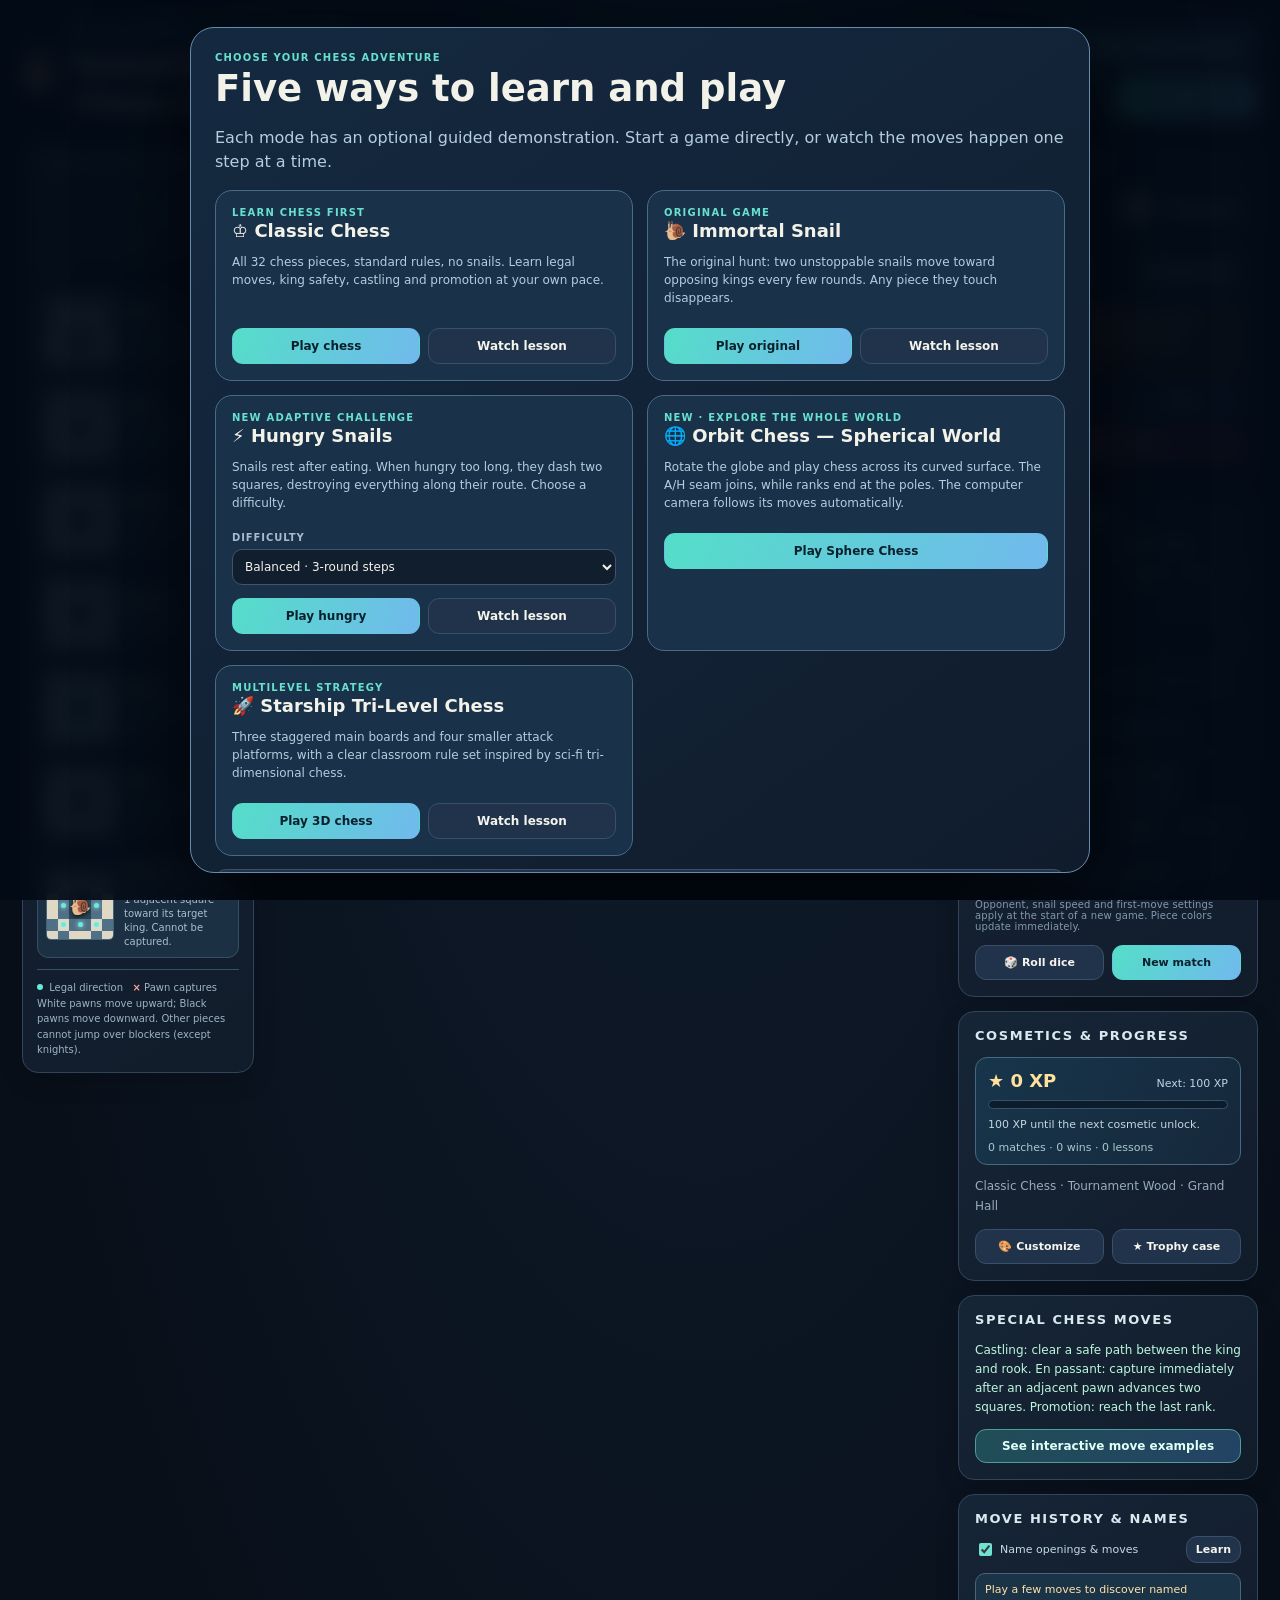
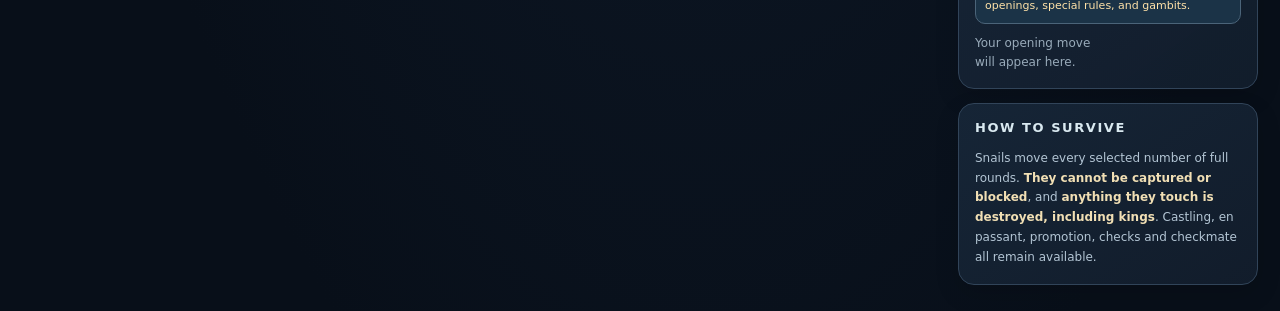
==== commit f958e8fc: "Add files via upload" ====
--- a/index.html
+++ b/index.html
@@ -2,7 +2,7 @@
 <html lang="en">
 <head>
 <meta charset="UTF-8"/><meta name="viewport" content="width=device-width,initial-scale=1.0"/>
-<title>Immortal Snail Chess Academy · v2.2</title>
+<title>Immortal Snail Chess Academy · v2.4 · Orbit Chess</title>
 <style>
 :root{color-scheme:dark;--bg:#0a111d;--panel:#142235;--edge:#2b3d52;--text:#f3f2e9;--muted:#9caec1;--mint:#61e3cb;--gold:#f9ce7d;--red:#ff767b}
 *{box-sizing:border-box}body{margin:0;font-family:Inter,ui-sans-serif,system-ui,-apple-system,BlinkMacSystemFont,'Segoe UI',sans-serif;background:radial-gradient(ellipse at 55% -15%,#23445a 0%,#0e1928 36%,#080f19 80%);min-height:100vh;color:var(--text)}button,select{font:inherit}button{cursor:pointer;border:1px solid #385069;color:#f5f4ed;background:#20334a;border-radius:11px;padding:10px 14px;font-weight:680;transition:.16s transform,.16s background,.16s border}button:hover{background:#2e4661;border-color:#5a7996}button:active{transform:translateY(1px) scale(.98)}button:focus-visible,select:focus-visible{outline:3px solid #7fead4;outline-offset:2px}button.primary{background:linear-gradient(120deg,#54dec8,#71b9ed);color:#09212c;border-color:transparent}button.primary:hover{filter:brightness(1.08)}button.danger{border-color:#7e5360;background:#352636}button:disabled{opacity:.46;cursor:not-allowed}.app{max-width:1540px;margin:auto;padding:22px 22px 26px}.header{display:flex;justify-content:space-between;gap:16px;align-items:center;margin-bottom:17px}.brand{display:flex;gap:13px;align-items:center}.brandmark{display:grid;place-items:center;width:51px;height:51px;border-radius:15px;background:linear-gradient(145deg,#27465a,#223246);border:1px solid #4e7080;font-size:29px;box-shadow:0 12px 30px #0004}.eyebrow{text-transform:uppercase;letter-spacing:.23em;font-size:10px;font-weight:900;color:var(--mint)}h1{font-weight:900;letter-spacing:-.045em;margin:2px 0 0;font-size:clamp(24px,2.5vw,37px)}.top-actions{display:flex;gap:8px;flex-wrap:wrap;justify-content:flex-end}.layout{display:grid;grid-template-columns:minmax(0,1fr) 328px;gap:17px}.arena{position:relative;overflow:hidden;border:1px solid #32495e;border-radius:20px;background:linear-gradient(180deg,#1c344a,#0d1a29);min-height:665px;box-shadow:0 18px 55px #0005}.arena:before{content:"";position:absolute;inset:0;pointer-events:none;background:radial-gradient(circle at 53% 46%,#567f9030,transparent 62%);z-index:1}.arena-head{position:absolute;left:22px;right:22px;top:17px;z-index:3;display:flex;justify-content:space-between;gap:16px;pointer-events:none}.roundname{font-size:10px;color:#90abb9;font-weight:800;letter-spacing:.14em;text-transform:uppercase}.turnlabel{font-size:22px;font-weight:850;letter-spacing:-.025em;margin-top:5px;text-shadow:0 2px 7px #091020}.status-note{font-size:12px;color:#a3bac9;margin-top:3px;max-width:330px}.countdown{border:1px solid #53727683;background:#0d2533d9;backdrop-filter:blur(7px);padding:9px 13px;border-radius:13px;text-align:right;white-space:nowrap}.countdown b{display:block;color:#f2d28c;font-size:20px}.countdown small{color:#a5c9cb;font-size:10px;font-weight:850;text-transform:uppercase;letter-spacing:.1em}.scene{display:block;width:100%;height:665px;touch-action:none;cursor:grab;outline:none}.scene.selectable{cursor:pointer}.scene:active{cursor:grabbing}.arena-foot{position:absolute;bottom:15px;left:17px;right:17px;z-index:3;display:flex;align-items:center;justify-content:space-between;gap:10px;pointer-events:none}.legend{font-size:11px;color:#b8c7d7;background:#0b1a2dbd;border:1px solid #4660736b;border-radius:100px;padding:9px 13px;backdrop-filter:blur(8px)}.camera-buttons{display:flex;gap:7px;pointer-events:auto}.camera-buttons button{padding:8px 11px;background:#15293ddd;font-size:12px;backdrop-filter:blur(8px)}.side{display:flex;flex-direction:column;gap:14px}.panel{border:1px solid #314459;border-radius:16px;background:linear-gradient(145deg,#172739e8,#121d2cf2);padding:16px;box-shadow:0 9px 25px #0002}.panel h2{font-size:13px;text-transform:uppercase;letter-spacing:.12em;color:#d9e9f0;margin:0 0 14px}.versus{display:flex;justify-content:space-between;align-items:center;padding:6px 0 13px;gap:8px}.player{display:flex;align-items:center;gap:9px;font-weight:800;font-size:14px}.player-icon{width:35px;height:35px;border-radius:10px;display:grid;place-items:center;font-size:24px;background:linear-gradient(145deg,#e5e9e0,#a7aba9);color:#223041}.player-icon.dark{background:linear-gradient(145deg,#3d455c,#1b2636);color:#f6dfb3;border:1px solid #637084}.vs{font-size:11px;color:#7890a4;font-weight:900}.snailrow{display:flex;justify-content:space-between;align-items:center;gap:9px;border-top:1px solid #34475b;padding-top:13px;margin-top:3px}.snailpill{font-size:12px;background:#213649;border:1px solid #375c63;padding:8px 9px;border-radius:10px;color:#c8e7e7;font-weight:730}.bar{height:7px;border-radius:9px;background:#24364d;overflow:hidden;margin:12px 0 4px}.bar span{display:block;width:0%;height:100%;background:linear-gradient(90deg,#50c4b6,#ffe092);transition:width .33s}.options{display:grid;grid-template-columns:1fr 1fr;gap:10px}.field label{font-size:10px;color:#a8bbcd;text-transform:uppercase;letter-spacing:.09em;display:block;margin-bottom:6px;font-weight:850}.field select{border:1px solid #42546b;background:#101e2e;padding:9px 8px;border-radius:10px;color:var(--text);width:100%;font-size:12px;outline:none}.switches{margin-top:12px;display:flex;gap:12px;flex-wrap:wrap}.switches label{font-size:12px;color:#bdcddd;display:flex;gap:6px;align-items:center;cursor:pointer}.switches input{accent-color:#69dac7}.action-row{display:flex;gap:8px;margin-top:13px}.action-row button{flex:1;font-size:12px;padding:10px 8px}.move-list{display:grid;grid-template-columns:repeat(2,minmax(0,1fr));gap:7px;max-height:155px;overflow:auto}.move-chip{padding:8px;border-radius:9px;background:#203044;color:#c5d5e4;font-size:12px;white-space:nowrap;overflow:hidden;text-overflow:ellipsis}.move-chip strong{color:var(--mint);margin-right:4px}.empty{font-size:12px;line-height:1.6;color:#99abba}.rules{font-size:12px;color:#b3c5d4;line-height:1.65}.rules b{color:#f1dfb4}.footer{margin-top:13px;font-size:10px;color:#8299ac;letter-spacing:.015em}.notice{position:absolute;left:50%;top:20%;transform:translate(-50%,-14px) scale(.96);padding:15px 24px;color:#ecfaf7;border:1px solid #82f5d6;background:#123a40df;border-radius:17px;font-weight:900;font-size:clamp(17px,3vw,30px);z-index:6;text-align:center;box-shadow:0 15px 75px #0008;pointer-events:none;opacity:0;transition:.27s;backdrop-filter:blur(10px)}.notice.show{opacity:1;transform:translate(-50%,0) scale(1)}.winner{position:absolute;inset:0;z-index:8;background:#08121bd9;display:none;align-items:center;justify-content:center;text-align:center;backdrop-filter:blur(8px)}.winner.show{display:flex}.winner-card{padding:28px;border:1px solid #7fb4ba;border-radius:22px;max-width:380px;background:linear-gradient(145deg,#183e4c,#192539);box-shadow:0 26px 85px #0008}.winner .trophy{font-size:58px}.winner h3{font-size:30px;line-height:1.1;margin:12px 0}.winner p{color:#b5cad9;font-size:13px;line-height:1.6}.winner button{width:100%;margin-top:12px}.promotion{position:fixed;inset:0;display:none;align-items:center;justify-content:center;z-index:15;background:#030c17b8;backdrop-filter:blur(3px)}.promotion.show{display:flex}.promotion-content{padding:26px;background:#1a2c40;border:1px solid #5d819b;border-radius:20px;text-align:center}.promotion-content h3{margin-top:0}.promotion-grid{display:flex;gap:8px}.promotion-grid button{font-size:35px;min-width:62px}.mobile-hint{display:none}
@@ -118,10 +118,11 @@
 #fieldGuideFrame{width:100%;height:calc(100% - 54px);display:block;border:0;background:#091a29}
 @media(max-width:500px){.field-guide-dialog-header{padding:6px 9px}.field-guide-dialog-header strong{font-size:11px}.field-guide-dialog-header button{font-size:11px;padding:7px 8px}.move-history-tools{flex-wrap:wrap}}
 </style>
+<link rel="stylesheet" href="assets/orbit-chess.css">
 </head>
 <body>
 <div class="app">
-<header class="header"><div class="brand"><div class="brandmark">🐌</div><div><div class="eyebrow">Chess Academy · Four game modes · Field Guide v2.3</div><h1>Immortal Snail Chess Academy</h1></div></div><div class="top-actions"><div class="academy-scoreboard" aria-label="Saved chess experience" role="status"><div><div class="score-big" id="xpTopValue">★ 0 XP</div><div class="score-label">Chess Academy progress</div></div><span class="score-detail" id="xpTopStats">0 matches</span></div><button id="studioBtn">🎨 Style Studio</button><button id="fieldGuideOpenTop" class="guide-launch" type="button" title="Special chess rules, tactics and named openings">♟ Chess Field Guide</button><button id="chooseModeBtn">▦ Modes & lessons</button><button id="soundBtn" title="Toggle synthesized sounds">♪ Sound on</button><button id="undoTop">↶ Undo</button><button id="resetTop" class="primary">↻ New game</button></div></header>
+<header class="header"><div class="brand"><div class="brandmark">🐌</div><div><div class="eyebrow">Chess Academy · Five game modes · Field Guide v2.3 · Orbit Chess v2.4</div><h1>Immortal Snail Chess Academy</h1></div></div><div class="top-actions"><div class="academy-scoreboard" aria-label="Saved chess experience" role="status"><div><div class="score-big" id="xpTopValue">★ 0 XP</div><div class="score-label">Chess Academy progress</div></div><span class="score-detail" id="xpTopStats">0 matches</span></div><button id="studioBtn">🎨 Style Studio</button><button id="fieldGuideOpenTop" class="guide-launch" type="button" title="Special chess rules, tactics and named openings">♟ Chess Field Guide</button><button id="orbitQuick" title="Play on a rotating sphere">🌐 Sphere Chess</button><button id="chooseModeBtn">▦ Modes & lessons</button><button id="soundBtn" title="Toggle synthesized sounds">♪ Sound on</button><button id="undoTop">↶ Undo</button><button id="resetTop" class="primary">↻ New game</button></div></header>
 <main class="layout">
 <aside class="move-reference panel" aria-label="Chess piece movement reference"><h2>How pieces move</h2><p class="guide-intro">Click a piece to see its legal destinations. Special moves are announced when available. In snail modes, snails cannot be captured, blocked, or stopped by chess pieces.</p><div id="moveGuide" class="guide-list"></div><div class="guide-legend"><span class="guide-key"></span> Legal direction &nbsp; <span class="guide-x">×</span> Pawn captures<br>White pawns move upward; Black pawns move downward. Other pieces cannot jump over blockers (except knights).</div></aside>
 <section class="arena"><div class="arena-head"><div><div class="roundname" id="roundText">THE HUNT BEGINS</div><div class="turnlabel" id="turnText">White to move</div><div class="status-note" id="subtitle">Select a chess piece to see legal moves.</div></div><div class="countdown" id="countdownBox"><small>Snails move in</small><b id="countText">6 turns</b></div></div><canvas id="scene" class="scene selectable" tabindex="0" aria-label="Interactive 3D chess game. Click a piece and a highlighted square to move it."></canvas><div class="notice" id="notice"></div><div id="diceOverlay" class="dice-overlay" role="status" aria-live="polite"><div class="dice-card"><span class="die-face" id="dieFace">⚄</span><div class="dice-headline" id="diceHeadline">Rolling for first move…</div><div class="dice-detail" id="diceDetail">Odd roll = White · Even roll = Black</div></div></div><div class="arena-foot"><span class="legend" id="arenaLegend">Drag to rotate · Scroll to zoom · Tap to move</span><div class="camera-buttons"><button id="cameraHome" title="Return to angled view">◈ 3D</button><button id="cameraTop" title="View from overhead">▣ Top</button><button id="cameraFlip" title="Rotate the board 180 degrees">⟳ Flip</button></div></div><div class="mobile-hint">Tap a piece, then a highlighted square</div><div class="winner" id="winner"><div class="winner-card"><div class="trophy" id="winIcon">🏆</div><h3 id="winTitle">Victory!</h3><p id="winDetails"></p><button class="primary" id="winAgain">Play again</button></div></div></section>
@@ -136,17 +137,38 @@
 <div class="panel rules-panel"><h2 id="rulesHeading">How to survive</h2><div class="rules" id="ruleBody">Chess rules include <b>castling, en passant, promotion, and checks</b>. Snails occupy squares like indestructible obstacles, so you cannot move onto or through them. Every <b>three complete rounds</b>, both immortal snails crawl one square toward the enemy king. <b>They cannot be captured or blocked.</b> Anything they reach is destroyed, including kings. Win by checkmate or catching the enemy king with a snail. Look out for the <b>glowing warning squares</b> before they move.<br/><br/>Use the mouse to orbit the real 3D board, or switch to the overhead view for precise play.</div></div></aside></main>
 </div>
 
+
+<section id="orbitChess" class="orbit-root" hidden aria-label="Orbit Chess spherical game">
+  <header class="orbit-banner"><div><div class="orbit-kicker">Chess Academy · Mode five · A world without board edges</div><h2>Orbit Chess <span aria-hidden="true">✦</span> The Spherical Realm</h2><p>Turn the globe to choose pieces and follow the computer around the world.</p></div>
+    <div class="orbit-banner-actions"><button type="button" id="orbitModes">◈ Choose another mode</button><button type="button" id="orbitBack">↶ Return to previous game</button></div>
+  </header>
+  <div class="orbit-layout">
+    <section class="orbit-arena"><div class="orbit-hud"><div class="orbit-turn" aria-live="polite"><small>Global chess / house rules</small><strong id="orbitStatus">White to move</strong><span id="orbitInstruction">Drag to rotate the globe</span></div><div class="orbit-lens">✦ <span id="orbitGlobeInfo">White vs Computer</span><div>8 × 8 around the world</div></div></div>
+    <canvas id="orbitCanvas" tabindex="0" role="img" aria-label="Interactive rotating spherical chessboard. Drag to rotate. Tap your piece and a highlighted square to move it. Arrow keys rotate the globe."></canvas>
+    <div class="orbit-controls"><button type="button" id="orbitLeft" aria-label="Rotate left">◀</button><button type="button" id="orbitRight" aria-label="Rotate right">▶</button><button type="button" id="orbitHome">◎ Center</button><button type="button" id="orbitFlip">⟲ Other side</button><button type="button" id="orbitCenter">◎ Selected piece</button></div>
+    </section>
+    <aside class="orbit-side">
+      <section class="orbit-panel"><h3>Match settings</h3><label for="orbitOpponent">Opponent</label><select id="orbitOpponent"><option value="bot">Computer (Black)</option><option value="local">Two players</option></select><label for="orbitLevel">Computer strength</label><select id="orbitLevel"><option value="casual">Casual</option><option value="strategist" selected>Strategist</option></select>
+      <label><input type="checkbox" id="orbitFollow" checked> Camera follows computer moves</label><label><input type="checkbox" id="orbitReturn" checked> Return to player view afterward</label>
+      <div class="action-row"><button type="button" id="orbitUndo">↶ Undo move</button><button type="button" id="orbitNew" class="primary">New globe match</button></div></section>
+      <section class="orbit-panel"><h3>How spherical chess works</h3><p><strong>Ranks still end at the north and south edges.</strong> Files A and H meet, so pieces can move and attack across that seam. Knights and pawn captures wrap, too.</p><p>Rooks, bishops and queens may follow either clear route around the equator. Castling uses the original king and rook squares; en passant, promotions, checks and draws are supported.</p><div class="orbit-callout">For example, a rook on a4 can reach h4 in one step across the seam, provided h4 is legal. <strong>This is a new house-rule variant, not standard chess.</strong></div></section>
+      <section class="orbit-panel"><h3>Moves around the globe</h3><div id="orbitMoveList" class="orbit-moves"><div class="empty">Moves appear here</div></div><p class="orbit-info">Drag or swipe to rotate. <strong>Tap a piece</strong>, then a highlighted square. You can also use ← → ↑ ↓ while the board is focused.</p></section>
+    </aside>
+  </div>
+</section>
+<div id="orbitPromotion" class="orbit-promo" hidden role="dialog" aria-modal="true" aria-label="Choose a pawn promotion"><div class="orbit-promo-content"><h3>Choose a promotion</h3><div id="orbitPromotionChoices" class="orbit-promo-choices"></div><button type="button" id="orbitCancelPromo">Cancel</button></div></div>
 <style>
 #countdownBox{transition:opacity .15s}.classic-board .guide-piece:last-child{display:none}
 .mode-backdrop{position:fixed;inset:0;background:#030a15e9;z-index:35;display:grid;place-items:center;padding:16px;overflow:auto;backdrop-filter:blur(10px)}.mode-backdrop[hidden]{display:none}.mode-dialog{background:linear-gradient(145deg,#142940,#101c2c);border:1px solid #658caa;border-radius:24px;padding:24px;width:min(900px,100%);box-shadow:0 30px 100px #000a;max-height:94vh;overflow:auto}.mode-dialog h2{font-size:clamp(24px,4vw,37px);margin:4px 0 6px}.mode-dialog p{color:#b4cede;line-height:1.5}.mode-grid{display:grid;grid-template-columns:repeat(2,minmax(0,1fr));gap:14px}.mode-card{background:#193149;border:1px solid #496b85;border-radius:17px;padding:16px}.mode-card h3{font-size:18px;margin:2px 0 8px}.mode-card p{font-size:12px;min-height:62px}.mode-card .action-row{flex-wrap:wrap}.mode-card .action-row button{min-width:110px}.mode-tag{font-size:10px;text-transform:uppercase;color:#68e0ce;letter-spacing:.12em;font-weight:900}.learning-drawer{position:fixed;z-index:34;left:50%;bottom:14px;transform:translateX(-50%);max-width:760px;width:calc(100% - 24px);background:#0d253af5;border:1px solid #78d4d0;border-radius:18px;padding:15px 20px;box-shadow:0 10px 65px #000a;display:none}.learning-drawer.show{display:block}.learning-drawer strong{color:#ffe0a1}.learning-drawer p{margin:7px 0;color:#c6e0e9;line-height:1.5;font-size:13px}.learning-drawer .action-row{justify-content:flex-end}.learning-drawer .action-row button{flex:0 1 auto}.notice-rule{font-size:11px;line-height:1.55;color:#ffe3ac;margin-top:10px;padding:10px;border-radius:10px;background:#70502042;border:1px solid #94764c5e}.mode-label{font-size:11px;color:#7fead4;font-weight:900;letter-spacing:.10em;text-transform:uppercase}.snail-danger{background:#742c3b66!important;border:1px solid #d36970!important;color:#ffe3c1!important}.snail-careful{background:#734f2566!important;border:1px solid #dfbb72!important;color:#fff0cf!important}.special-tip{margin-top:10px;font-size:12px;color:#bdf7dd;line-height:1.6}.special-tip:empty{display:none}.mode-notice{border:1px solid #36637b;border-radius:10px;padding:9px 11px;background:#0b263a;color:#b6cbdc;font-size:12px;line-height:1.5;margin-top:10px}
 @media(max-width:640px){.mode-grid{grid-template-columns:1fr}.mode-dialog{padding:17px}.mode-card p{min-height:0}.learning-drawer{bottom:5px}}
 </style>
 <div class="mode-backdrop" id="modeBackdrop" role="dialog" aria-modal="true" aria-labelledby="modeDialogTitle">
- <div class="mode-dialog"><div class="mode-tag">Choose your chess adventure</div><h2 id="modeDialogTitle">Four ways to learn and play</h2><p>Each mode has an optional guided demonstration. Start a game directly, or watch the moves happen one step at a time.</p>
+ <div class="mode-dialog"><div class="mode-tag">Choose your chess adventure</div><h2 id="modeDialogTitle">Five ways to learn and play</h2><p>Each mode has an optional guided demonstration. Start a game directly, or watch the moves happen one step at a time.</p>
  <div class="mode-grid">
  <div class="mode-card"><div class="mode-tag">Learn chess first</div><h3>♔ Classic Chess</h3><p>All 32 chess pieces, standard rules, no snails. Learn legal moves, king safety, castling and promotion at your own pace.</p><div class="action-row"><button class="primary" data-start="classic">Play chess</button><button data-lesson="classic">Watch lesson</button></div></div>
  <div class="mode-card"><div class="mode-tag">Original game</div><h3>🐌 Immortal Snail</h3><p>The original hunt: two unstoppable snails move toward opposing kings every few rounds. Any piece they touch disappears.</p><div class="action-row"><button class="primary" data-start="snail">Play original</button><button data-lesson="snail">Watch lesson</button></div></div>
  <div class="mode-card"><div class="mode-tag">New adaptive challenge</div><h3>⚡ Hungry Snails</h3><p>Snails rest after eating. When hungry too long, they dash two squares, destroying everything along their route. Choose a difficulty.</p><div class="field"><label for="hungryDifficulty">Difficulty</label><select id="hungryDifficulty"><option value="training">Training · 4-round steps</option><option value="balanced" selected>Balanced · 3-round steps</option><option value="frenzy">Frenzy · 2-round steps</option></select></div><div class="action-row"><button class="primary" data-start="hungry">Play hungry</button><button data-lesson="hungry">Watch lesson</button></div></div>
+ <div class="mode-card orbit-sphere-mode"><div class="mode-tag">New · Explore the whole world</div><h3>🌐 Orbit Chess — Spherical World</h3><p>Rotate the globe and play chess across its curved surface. The A/H seam joins, while ranks end at the poles. The computer camera follows its moves automatically.</p><div class="action-row"><button id="orbitStart" class="primary">Play Sphere Chess</button></div></div>
  <div class="mode-card"><div class="mode-tag">Multilevel strategy</div><h3>🚀 Starship Tri-Level Chess</h3><p>Three staggered main boards and four smaller attack platforms, with a clear classroom rule set inspired by sci-fi tri-dimensional chess.</p><div class="action-row"><button class="primary" id="openStarship">Play 3D chess</button><button id="starshipLesson">Watch lesson</button></div></div>
  </div><div class="action-row"><button id="resumeChess">Return to current match</button></div><div class="mode-notice">Starship Tri-Level uses a documented simplified classroom rule set, not an official Star Trek tournament rulebook. The original Snail game remains available without changes to its core objective.</div></div>
 </div>
@@ -833,4 +855,5 @@
  resign:resignMatch, getXP:()=>({...profile}), playUci:uci=>{if(rolling||gameResult(state))return false;const options=legal(state),move=options.find(m=>algebraic(m[0])+algebraic(m[1])+m[2]===uci);if(!move)return false;doPlay(move);return true;},reset,isRolling:()=>rolling};
 })();
 </script>
+<script src="assets/orbit-chess.js"></script>
 </body></html>
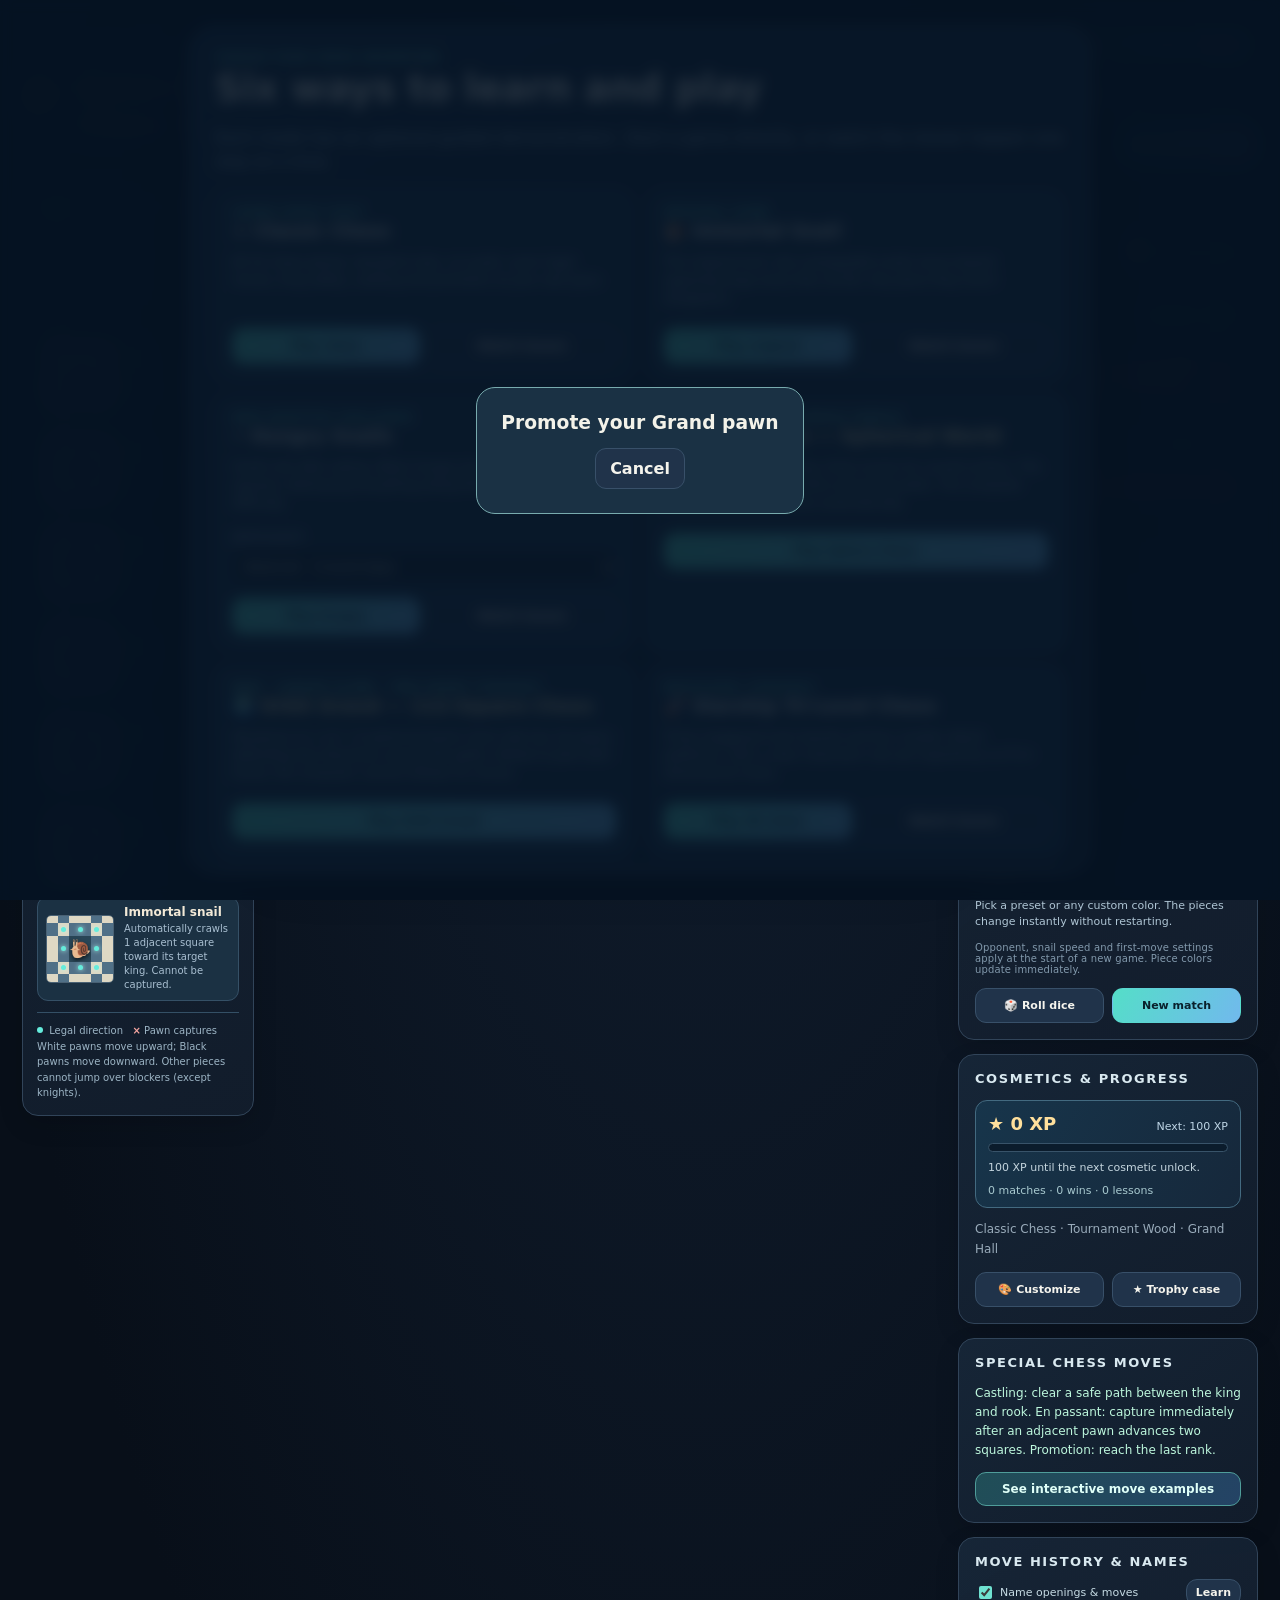
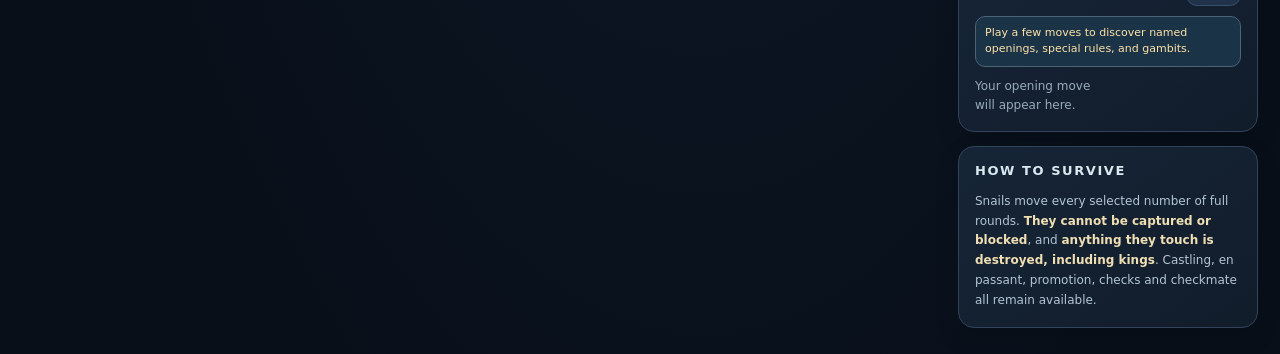
==== commit 40717df5: "Add files via upload" ====
--- a/index.html
+++ b/index.html
@@ -119,10 +119,11 @@
 @media(max-width:500px){.field-guide-dialog-header{padding:6px 9px}.field-guide-dialog-header strong{font-size:11px}.field-guide-dialog-header button{font-size:11px;padding:7px 8px}.move-history-tools{flex-wrap:wrap}}
 </style>
 <link rel="stylesheet" href="assets/orbit-chess.css">
+<link rel="stylesheet" href="assets/orbit-grand.css">
 </head>
 <body>
 <div class="app">
-<header class="header"><div class="brand"><div class="brandmark">🐌</div><div><div class="eyebrow">Chess Academy · Five game modes · Field Guide v2.3 · Orbit Chess v2.4</div><h1>Immortal Snail Chess Academy</h1></div></div><div class="top-actions"><div class="academy-scoreboard" aria-label="Saved chess experience" role="status"><div><div class="score-big" id="xpTopValue">★ 0 XP</div><div class="score-label">Chess Academy progress</div></div><span class="score-detail" id="xpTopStats">0 matches</span></div><button id="studioBtn">🎨 Style Studio</button><button id="fieldGuideOpenTop" class="guide-launch" type="button" title="Special chess rules, tactics and named openings">♟ Chess Field Guide</button><button id="orbitQuick" title="Play on a rotating sphere">🌐 Sphere Chess</button><button id="chooseModeBtn">▦ Modes & lessons</button><button id="soundBtn" title="Toggle synthesized sounds">♪ Sound on</button><button id="undoTop">↶ Undo</button><button id="resetTop" class="primary">↻ New game</button></div></header>
+<header class="header"><div class="brand"><div class="brandmark">🐌</div><div><div class="eyebrow">Chess Academy · Five game modes · Field Guide v2.3 · Orbit Chess v2.4</div><h1>Immortal Snail Chess Academy</h1></div></div><div class="top-actions"><div class="academy-scoreboard" aria-label="Saved chess experience" role="status"><div><div class="score-big" id="xpTopValue">★ 0 XP</div><div class="score-label">Chess Academy progress</div></div><span class="score-detail" id="xpTopStats">0 matches</span></div><button id="studioBtn">🎨 Style Studio</button><button id="fieldGuideOpenTop" class="guide-launch" type="button" title="Special chess rules, tactics and named openings">♟ Chess Field Guide</button><button id="orbitQuick" title="Play on a rotating sphere">🌐 Sphere Chess</button><button id="grandQuick" title="Play expanded 112-square Orbit Grand">🌍 Orbit Grand</button><button id="chooseModeBtn">▦ Modes & lessons</button><button id="soundBtn" title="Toggle synthesized sounds">♪ Sound on</button><button id="undoTop">↶ Undo</button><button id="resetTop" class="primary">↻ New game</button></div></header>
 <main class="layout">
 <aside class="move-reference panel" aria-label="Chess piece movement reference"><h2>How pieces move</h2><p class="guide-intro">Click a piece to see its legal destinations. Special moves are announced when available. In snail modes, snails cannot be captured, blocked, or stopped by chess pieces.</p><div id="moveGuide" class="guide-list"></div><div class="guide-legend"><span class="guide-key"></span> Legal direction &nbsp; <span class="guide-x">×</span> Pawn captures<br>White pawns move upward; Black pawns move downward. Other pieces cannot jump over blockers (except knights).</div></aside>
 <section class="arena"><div class="arena-head"><div><div class="roundname" id="roundText">THE HUNT BEGINS</div><div class="turnlabel" id="turnText">White to move</div><div class="status-note" id="subtitle">Select a chess piece to see legal moves.</div></div><div class="countdown" id="countdownBox"><small>Snails move in</small><b id="countText">6 turns</b></div></div><canvas id="scene" class="scene selectable" tabindex="0" aria-label="Interactive 3D chess game. Click a piece and a highlighted square to move it."></canvas><div class="notice" id="notice"></div><div id="diceOverlay" class="dice-overlay" role="status" aria-live="polite"><div class="dice-card"><span class="die-face" id="dieFace">⚄</span><div class="dice-headline" id="diceHeadline">Rolling for first move…</div><div class="dice-detail" id="diceDetail">Odd roll = White · Even roll = Black</div></div></div><div class="arena-foot"><span class="legend" id="arenaLegend">Drag to rotate · Scroll to zoom · Tap to move</span><div class="camera-buttons"><button id="cameraHome" title="Return to angled view">◈ 3D</button><button id="cameraTop" title="View from overhead">▣ Top</button><button id="cameraFlip" title="Rotate the board 180 degrees">⟳ Flip</button></div></div><div class="mobile-hint">Tap a piece, then a highlighted square</div><div class="winner" id="winner"><div class="winner-card"><div class="trophy" id="winIcon">🏆</div><h3 id="winTitle">Victory!</h3><p id="winDetails"></p><button class="primary" id="winAgain">Play again</button></div></div></section>
@@ -156,6 +157,26 @@
     </aside>
   </div>
 </section>
+<section id="grandChess" class="orbit-root grand-root" hidden aria-label="Orbit Grand 112-square spherical game">
+  <header class="orbit-banner"><div><div class="orbit-kicker">Chess Academy · Mode six · Two fronts, one globe</div><h2>Orbit Grand <span aria-hidden="true">✦</span> The Two-Front World</h2><p>48 pieces, 112 squares, two pawn fronts. Rotate to plan attacks from both directions.</p></div>
+    <div class="orbit-banner-actions"><button type="button" id="grandModes">◈ Choose another mode</button><button type="button" id="grandBack">↶ Return to previous game</button></div>
+  </header>
+  <div class="orbit-layout">
+    <section class="orbit-arena"><div class="orbit-hud"><div class="orbit-turn" aria-live="polite"><small>GRAND CHESS · EXPERIMENTAL RULES</small><strong id="grandStatus">White to move</strong><span id="grandInstruction">Drag to rotate the globe</span></div><div class="orbit-lens">✦ <span id="grandGlobeInfo">White vs Computer</span><div>14 files × 8 ranks · 112 squares</div></div></div>
+    <canvas id="grandCanvas" tabindex="0" role="img" aria-label="Interactive rotating 112-square chess globe. Drag to rotate, select pieces or use the optional flat map. Arrow keys rotate."></canvas>
+    <div class="orbit-controls"><button type="button" id="grandLeft" aria-label="Rotate left">◀</button><button type="button" id="grandRight" aria-label="Rotate right">▶</button><button type="button" id="grandHome">◎ Center</button><button type="button" id="grandFlip">⟲ Other side</button><button type="button" id="grandCenter">◎ Selected piece</button><button type="button" id="grandMapToggle" aria-expanded="false" aria-controls="grandMapWrap">▦ Globe map</button></div>
+    </section>
+    <aside class="orbit-side">
+      <section class="orbit-panel"><h3>Match settings</h3><label for="grandOpponent">Opponent</label><select id="grandOpponent"><option value="bot">Computer (Black)</option><option value="local">Two players</option></select><label for="grandLevel">Computer strength</label><select id="grandLevel"><option value="casual">Casual</option><option value="strategist" selected>Strategist</option></select>
+      <label><input type="checkbox" id="grandFollow" checked> Camera follows computer moves</label><label><input type="checkbox" id="grandReturn" checked> Return to player view afterward</label>
+      <div class="action-row"><button type="button" id="grandUndo">↶ Undo move</button><button type="button" id="grandNew" class="primary">New Grand match</button></div></section>
+      <section class="orbit-panel"><h3>How Orbit Grand works</h3><p>Each player has <strong>8 standard major pieces and 16 pawns</strong>. The armies begin opposite one another, across the globe. Each army has two pawn fronts: one moves east, the other west, toward the opposing king.</p><p>Files <strong>A and N connect</strong>. Rooks and queens circle a row; bishops and knights also move across the seam. Ranks end at the polar caps. Pawns capture diagonally toward their own front and promote on the enemy's home meridian.</p><div class="orbit-callout">There is <strong>no castling in Grand</strong>. Checks, checkmate, en passant, promotion, stalemate and automatic draw rules work. This is an experimental house-rule variant.</div></section>
+      <section class="orbit-panel grand-map-panel" id="grandMapWrap" hidden><h3>Globe overview · A–N</h3><p>Tap a piece and its destination here when a move is hard to see on the other side of the globe.</p><div class="grand-flat-scroll"><div class="grand-col-labels"><span>A</span><span>B</span><span>C</span><span>D</span><span>E</span><span>F</span><span>G</span><span>H</span><span>I</span><span>J</span><span>K</span><span>L</span><span>M</span><span>N</span></div><div id="grandFlatMap" class="grand-flat-map" role="group" aria-label="Full 112-square globe map"></div></div><div class="grand-map-legend"><span>● White's home: H</span><span>● Black's home: A</span></div></section>
+      <section class="orbit-panel"><h3>Two-front move history</h3><div id="grandMoveList" class="orbit-moves"><div class="empty">Moves appear here</div></div><p class="orbit-info">Drag or swipe to rotate, or open <strong>Globe map</strong> to see all 112 squares. You can also use ← → ↑ ↓ while the board is focused.</p></section>
+    </aside>
+  </div>
+</section>
+<div id="grandPromotion" class="orbit-promo" hidden role="dialog" aria-modal="true" aria-label="Choose Grand pawn promotion"><div class="orbit-promo-content"><h3>Promote your Grand pawn</h3><div id="grandPromotionChoices" class="orbit-promo-choices"></div><button type="button" id="grandCancelPromo">Cancel</button></div></div>
 <div id="orbitPromotion" class="orbit-promo" hidden role="dialog" aria-modal="true" aria-label="Choose a pawn promotion"><div class="orbit-promo-content"><h3>Choose a promotion</h3><div id="orbitPromotionChoices" class="orbit-promo-choices"></div><button type="button" id="orbitCancelPromo">Cancel</button></div></div>
 <style>
 #countdownBox{transition:opacity .15s}.classic-board .guide-piece:last-child{display:none}
@@ -163,12 +184,13 @@
 @media(max-width:640px){.mode-grid{grid-template-columns:1fr}.mode-dialog{padding:17px}.mode-card p{min-height:0}.learning-drawer{bottom:5px}}
 </style>
 <div class="mode-backdrop" id="modeBackdrop" role="dialog" aria-modal="true" aria-labelledby="modeDialogTitle">
- <div class="mode-dialog"><div class="mode-tag">Choose your chess adventure</div><h2 id="modeDialogTitle">Five ways to learn and play</h2><p>Each mode has an optional guided demonstration. Start a game directly, or watch the moves happen one step at a time.</p>
+ <div class="mode-dialog"><div class="mode-tag">Choose your chess adventure</div><h2 id="modeDialogTitle">Six ways to learn and play</h2><p>Each mode has an optional guided demonstration. Start a game directly, or watch the moves happen one step at a time.</p>
  <div class="mode-grid">
  <div class="mode-card"><div class="mode-tag">Learn chess first</div><h3>♔ Classic Chess</h3><p>All 32 chess pieces, standard rules, no snails. Learn legal moves, king safety, castling and promotion at your own pace.</p><div class="action-row"><button class="primary" data-start="classic">Play chess</button><button data-lesson="classic">Watch lesson</button></div></div>
  <div class="mode-card"><div class="mode-tag">Original game</div><h3>🐌 Immortal Snail</h3><p>The original hunt: two unstoppable snails move toward opposing kings every few rounds. Any piece they touch disappears.</p><div class="action-row"><button class="primary" data-start="snail">Play original</button><button data-lesson="snail">Watch lesson</button></div></div>
  <div class="mode-card"><div class="mode-tag">New adaptive challenge</div><h3>⚡ Hungry Snails</h3><p>Snails rest after eating. When hungry too long, they dash two squares, destroying everything along their route. Choose a difficulty.</p><div class="field"><label for="hungryDifficulty">Difficulty</label><select id="hungryDifficulty"><option value="training">Training · 4-round steps</option><option value="balanced" selected>Balanced · 3-round steps</option><option value="frenzy">Frenzy · 2-round steps</option></select></div><div class="action-row"><button class="primary" data-start="hungry">Play hungry</button><button data-lesson="hungry">Watch lesson</button></div></div>
  <div class="mode-card orbit-sphere-mode"><div class="mode-tag">New · Explore the whole world</div><h3>🌐 Orbit Chess — Spherical World</h3><p>Rotate the globe and play chess across its curved surface. The A/H seam joins, while ranks end at the poles. The computer camera follows its moves automatically.</p><div class="action-row"><button id="orbitStart" class="primary">Play Sphere Chess</button></div></div>
+ <div class="mode-card orbit-sphere-mode grand-mode-card"><div class="mode-tag">New · Larger globe · Two-front strategy</div><h3>🌍 Orbit Grand — 112-Square Chess</h3><p>48 pieces on a 14 × 8 spherical board. Each side has 16 pawns defending two directions around the globe. Rotate to plan both fronts; the computer camera follows its moves.</p><div class="action-row"><button id="grandStart" class="primary">Play Orbit Grand</button></div></div>
  <div class="mode-card"><div class="mode-tag">Multilevel strategy</div><h3>🚀 Starship Tri-Level Chess</h3><p>Three staggered main boards and four smaller attack platforms, with a clear classroom rule set inspired by sci-fi tri-dimensional chess.</p><div class="action-row"><button class="primary" id="openStarship">Play 3D chess</button><button id="starshipLesson">Watch lesson</button></div></div>
  </div><div class="action-row"><button id="resumeChess">Return to current match</button></div><div class="mode-notice">Starship Tri-Level uses a documented simplified classroom rule set, not an official Star Trek tournament rulebook. The original Snail game remains available without changes to its core objective.</div></div>
 </div>
@@ -856,4 +878,5 @@
 })();
 </script>
 <script src="assets/orbit-chess.js"></script>
+<script src="assets/orbit-grand.js"></script>
 </body></html>
--- a/assets/orbit-chess.css
+++ b/assets/orbit-chess.css
@@ -0,0 +1,29 @@
+/* Immortal Snail Chess Academy v2.4 — add-on spherical chess mode */
+.app.orbit-playing > .layout{display:none}.app.orbit-playing .top-actions{display:none}
+#orbitChess[hidden],#orbitPromotion[hidden]{display:none!important}
+.orbit-root{color:#ecf7fa;margin:0 0 18px;--orbit-glass:#152a3bdd;--orbit-line:#739ead55;--orbit-gold:#f6d184;}
+.orbit-banner{padding:18px 22px;border:1px solid #5b97a3aa;border-radius:18px 18px 0 0;background:linear-gradient(105deg,#113a4c,#172a46 55%,#493457);display:flex;justify-content:space-between;align-items:center;gap:16px;flex-wrap:wrap;box-shadow:0 10px 40px #0004}
+.orbit-kicker{font-weight:900;letter-spacing:.2em;color:#7fe9ce;font-size:10px;text-transform:uppercase}
+.orbit-banner h2{font-size:clamp(24px,3vw,38px);letter-spacing:-.045em;margin:4px 0 3px;color:#fff7d9}
+.orbit-banner p{font-size:13px;color:#c9dfe9;margin:0}
+.orbit-banner-actions{display:flex;gap:8px;flex-wrap:wrap}.orbit-banner-actions button{background:#102b3da8;border-color:#5e8d9e}
+.orbit-layout{display:grid;grid-template-columns:minmax(0,1fr) 315px;gap:15px;margin-top:15px;align-items:start}
+.orbit-arena{position:relative;overflow:hidden;min-height:638px;border:1px solid #658b9c66;border-radius:20px;background:radial-gradient(ellipse at 50% 30%,#1f5066 0%,#111e3b 53%,#080e21 100%);isolation:isolate}
+.orbit-arena:before{position:absolute;inset:0;pointer-events:none;content:'';z-index:-1;background-image:radial-gradient(#f6ffff8c .8px,transparent 1.2px),radial-gradient(#fcddab66 .8px,transparent 1.1px);background-size:81px 91px,137px 113px;background-position:18px 11px,0 54px;opacity:.55}
+.orbit-arena canvas{display:block;width:100%;height:620px;touch-action:none;cursor:grab;outline:none}.orbit-arena canvas:active{cursor:grabbing}.orbit-arena canvas:focus-visible{outline:3px solid #f7d584;outline-offset:-3px}
+.orbit-hud{position:absolute;z-index:2;left:18px;right:18px;top:14px;display:flex;justify-content:space-between;align-items:flex-start;pointer-events:none;gap:15px}
+.orbit-turn{background:#091a2cbf;border:1px solid #ffffff26;border-radius:13px;padding:10px 13px;backdrop-filter:blur(9px)}.orbit-turn small{display:block;color:#8cdbd2;text-transform:uppercase;letter-spacing:.1em;font-size:10px;font-weight:800}.orbit-turn strong{display:block;font-size:19px;margin:2px 0}.orbit-turn span{color:#d5e8ee;font-size:11px;display:block;max-width:300px}
+.orbit-lens{font-size:11px;background:#081827c2;padding:10px 13px;border-radius:12px;border:1px solid #8eb9c43b;color:#c6e1e9;text-align:right;backdrop-filter:blur(8px)}
+.orbit-controls{display:flex;position:absolute;z-index:2;left:14px;right:14px;bottom:14px;gap:7px;flex-wrap:wrap;justify-content:center}.orbit-controls button{background:#0f2c42de;border-color:#6a9eaa9b;font-size:12px;padding:10px 11px;backdrop-filter:blur(10px);box-shadow:0 3px 13px #0005}.orbit-controls button:hover{background:#29556b}
+.orbit-side{display:flex;flex-direction:column;gap:12px}.orbit-panel{background:linear-gradient(145deg,#152b3bea,#102136f1);border:1px solid var(--orbit-line);border-radius:15px;padding:17px;box-shadow:0 12px 28px #01091e33}.orbit-panel h3{font-size:13px;margin:0 0 11px;color:#f6d798;letter-spacing:.05em}
+.orbit-panel p{font-size:12px;color:#c0d4de;line-height:1.65;margin:6px 0 9px}.orbit-panel label{font-size:12px;color:#d9e7ee;display:flex;gap:9px;align-items:center;cursor:pointer;margin:9px 0}
+.orbit-panel select{width:100%;padding:10px;color:#f4fafb;border:1px solid #5d8795;border-radius:10px;background:#0e2638;margin:4px 0 9px}.orbit-panel input{accent-color:#8ad7bc}
+.orbit-callout{padding:10px 12px;border:1px solid #b6d2b546;background:#20444360;border-radius:10px;font-size:12px;color:#d4f7dd;line-height:1.45}
+.orbit-moves{font-variant-numeric:tabular-nums;display:flex;flex-direction:column;gap:5px;max-height:172px;overflow-y:auto}.orbit-move-row{font-size:12px;background:#21374a75;border-radius:8px;padding:7px 9px;display:flex;gap:10px}.orbit-move-row b{font-weight:800;color:#f5d997;min-width:34px}.orbit-move-row span{color:#d0e3ef}
+.orbit-info{text-align:center;font-size:12px;color:#9dc4cd;padding:10px 0 0}.orbit-info strong{color:#ffdf9a}
+.orbit-promo{position:fixed;inset:0;z-index:80;display:grid;place-items:center;background:#071525da;backdrop-filter:blur(7px)}.orbit-promo-content{background:#1a3144;border:1px solid #78abae;border-radius:19px;padding:24px;text-align:center;max-width:94vw}.orbit-promo-content h3{margin:0 0 15px}.orbit-promo-choices{display:flex;gap:10px;justify-content:center}.orbit-promo-choices button{font-size:30px;min-width:60px;min-height:60px}
+.orbit-sphere-mode{background:linear-gradient(135deg,#1c4651 0%,#253f65 52%,#342f64 100%);border-color:#71bfd3a5!important}.orbit-sphere-mode h3{color:#fdf0bd}.orbit-sphere-mode .mode-tag{color:#77ead4}
+@media(max-width:1100px){.orbit-layout{grid-template-columns:minmax(0,1fr) 280px}.orbit-arena{min-height:545px}.orbit-arena canvas{height:535px}}
+@media(max-width:890px){.orbit-layout{grid-template-columns:1fr}.orbit-arena{min-height:570px}.orbit-arena canvas{height:565px}.orbit-side{display:grid;grid-template-columns:repeat(2,minmax(0,1fr))}.orbit-side .orbit-panel:last-child{grid-column:span 2}}
+@media(max-width:570px){.orbit-banner{padding:13px}.orbit-banner h2{font-size:27px}.orbit-banner p{font-size:11px}.orbit-banner-actions{width:100%}.orbit-banner-actions button{flex:1;font-size:11px;padding:8px}.orbit-layout{gap:9px;margin-top:9px}.orbit-arena{min-height:440px}.orbit-arena canvas{height:430px}.orbit-hud{left:8px;right:8px;top:9px}.orbit-turn{padding:7px 9px}.orbit-turn strong{font-size:14px}.orbit-turn small{font-size:8px}.orbit-turn span{font-size:9px;max-width:180px}.orbit-lens{font-size:9px;padding:7px}.orbit-controls{bottom:7px;left:5px;right:5px;gap:4px}.orbit-controls button{font-size:10px;padding:7px 9px}.orbit-side{display:flex}.orbit-panel{padding:13px}}
+@media(prefers-reduced-motion:reduce){.orbit-arena canvas{scroll-behavior:auto}}
